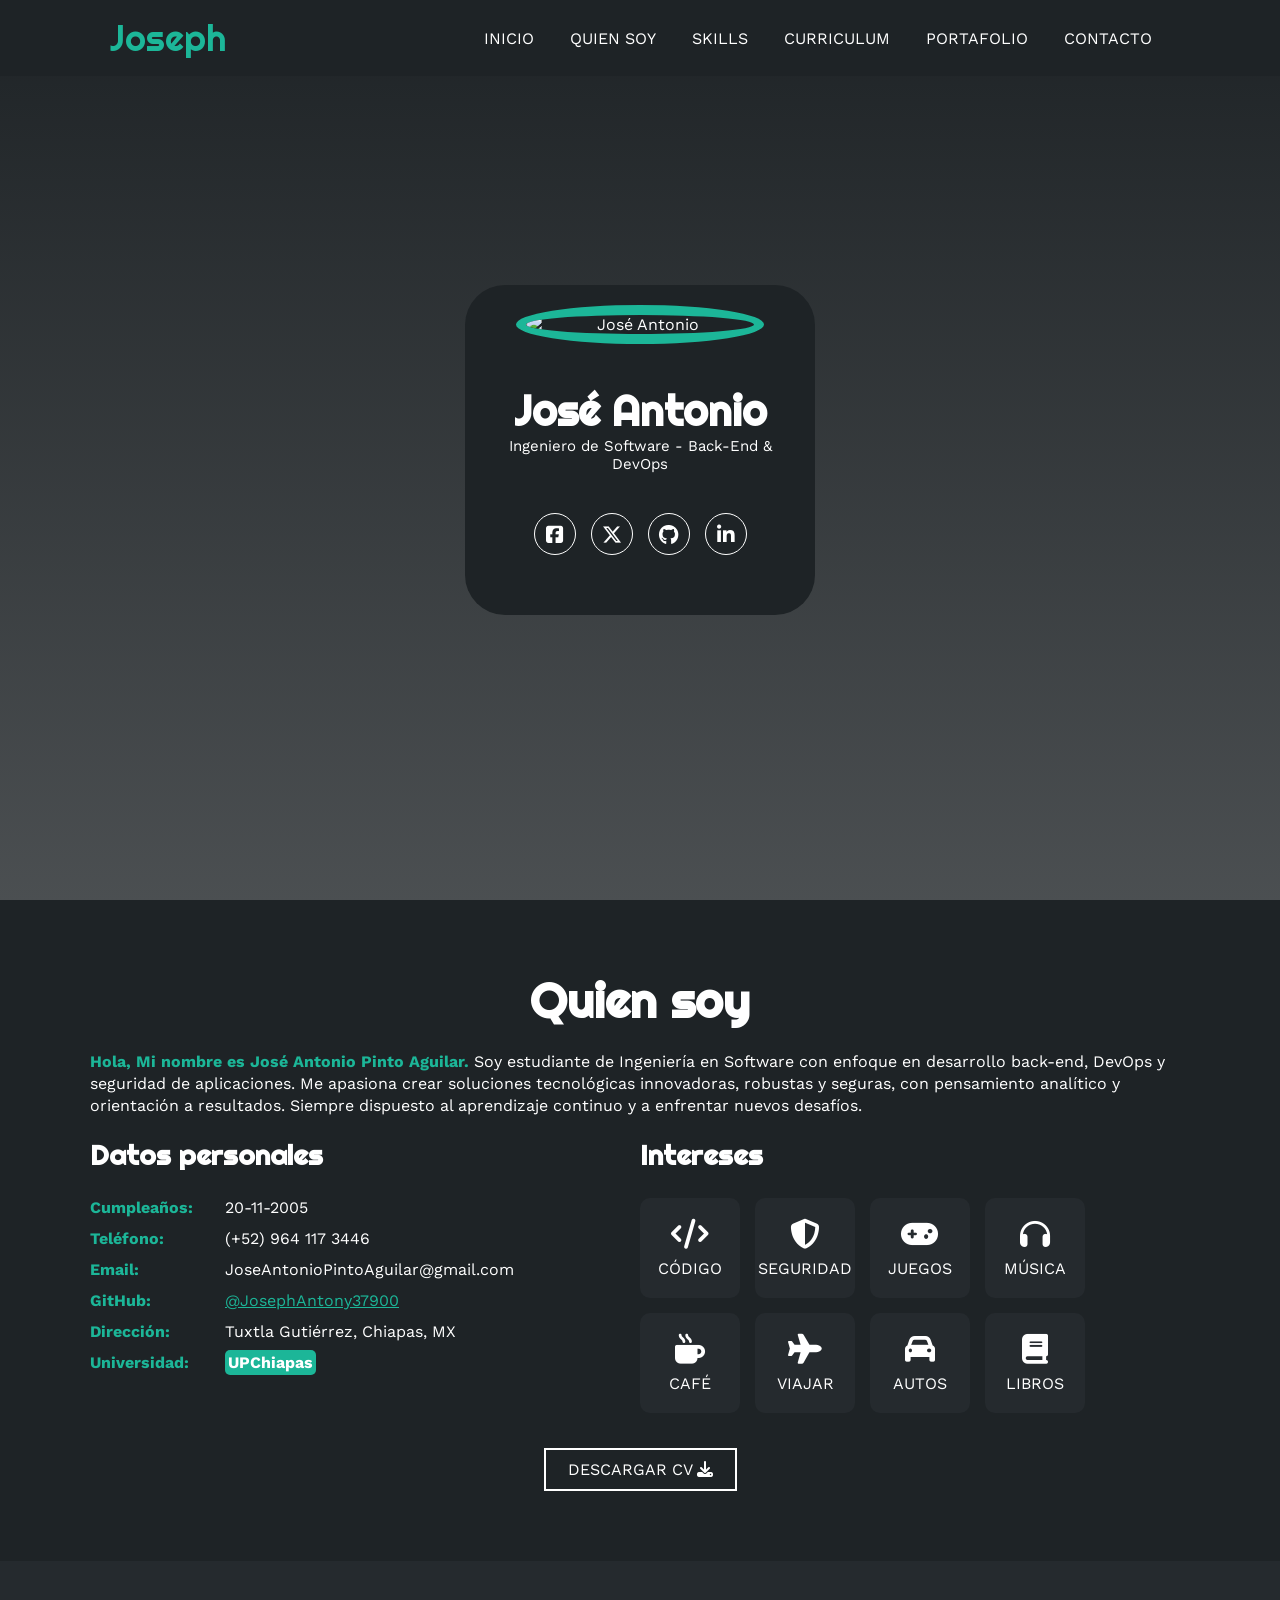
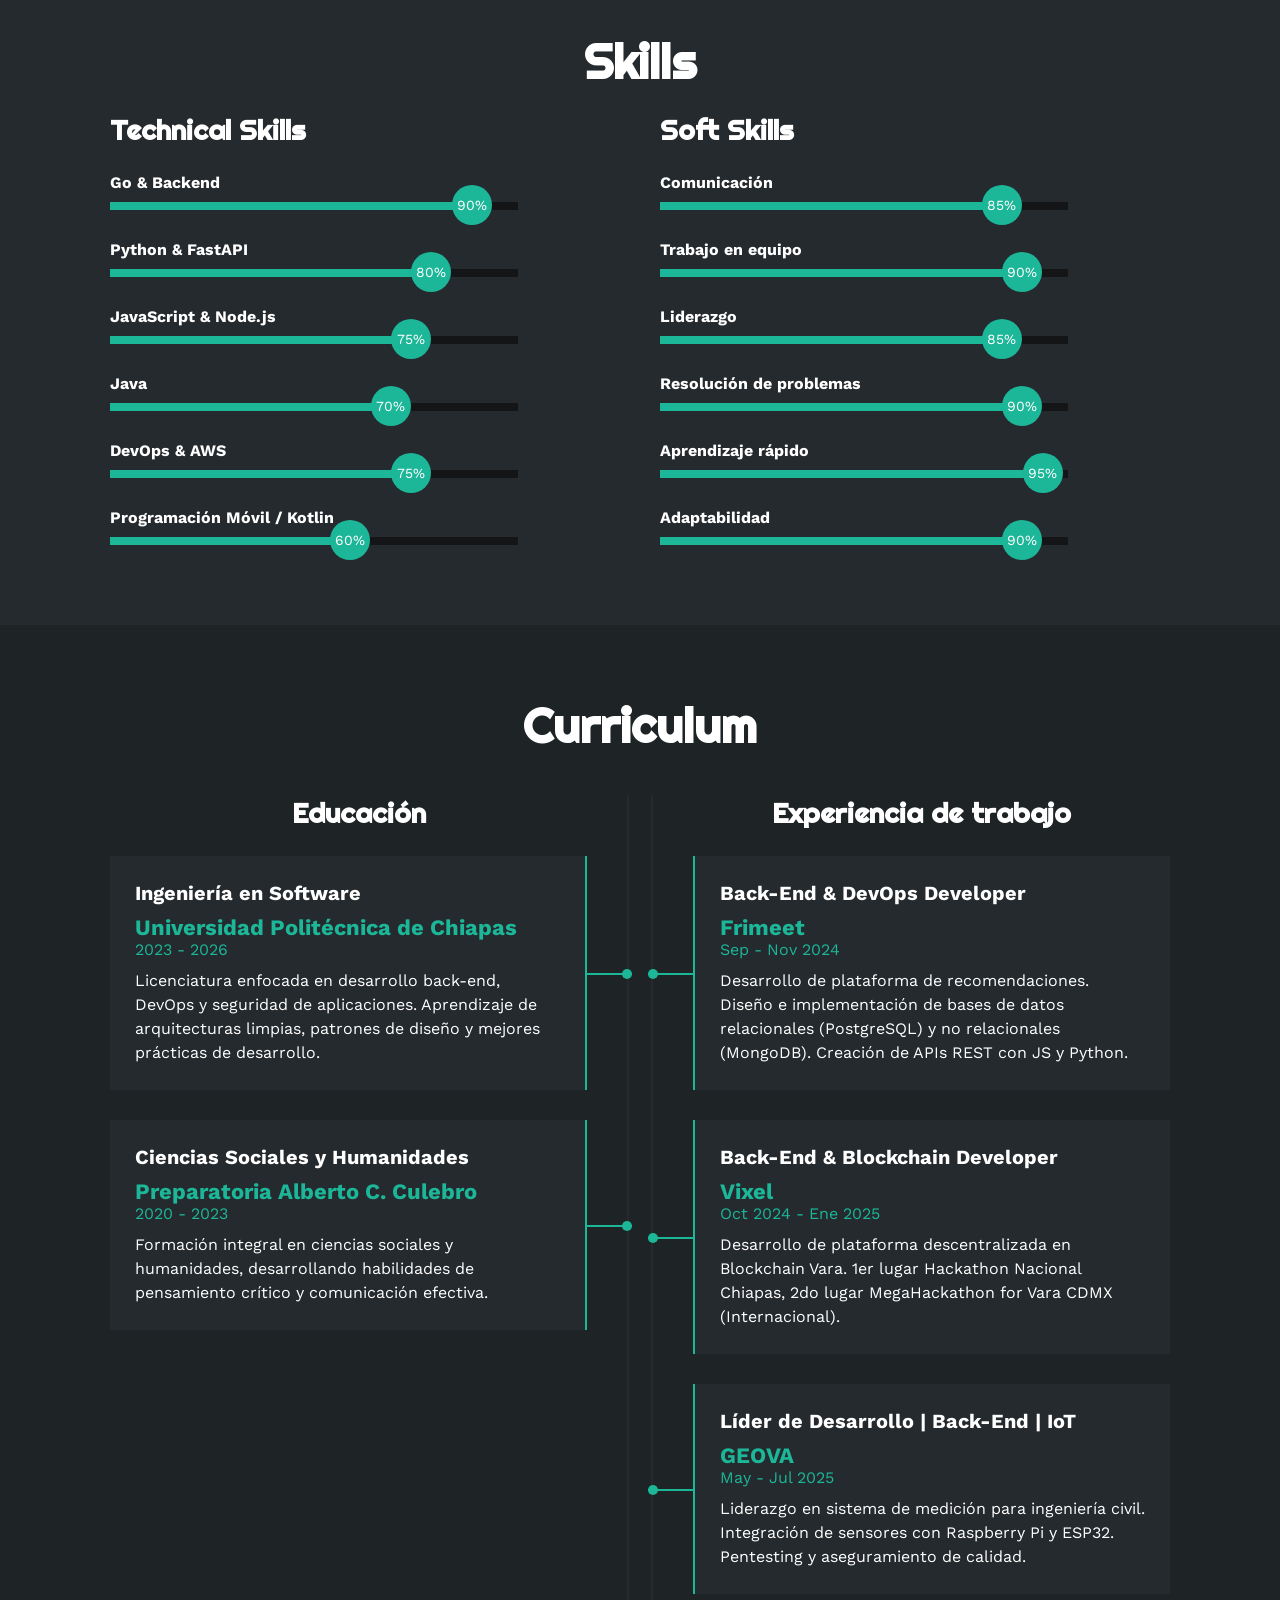
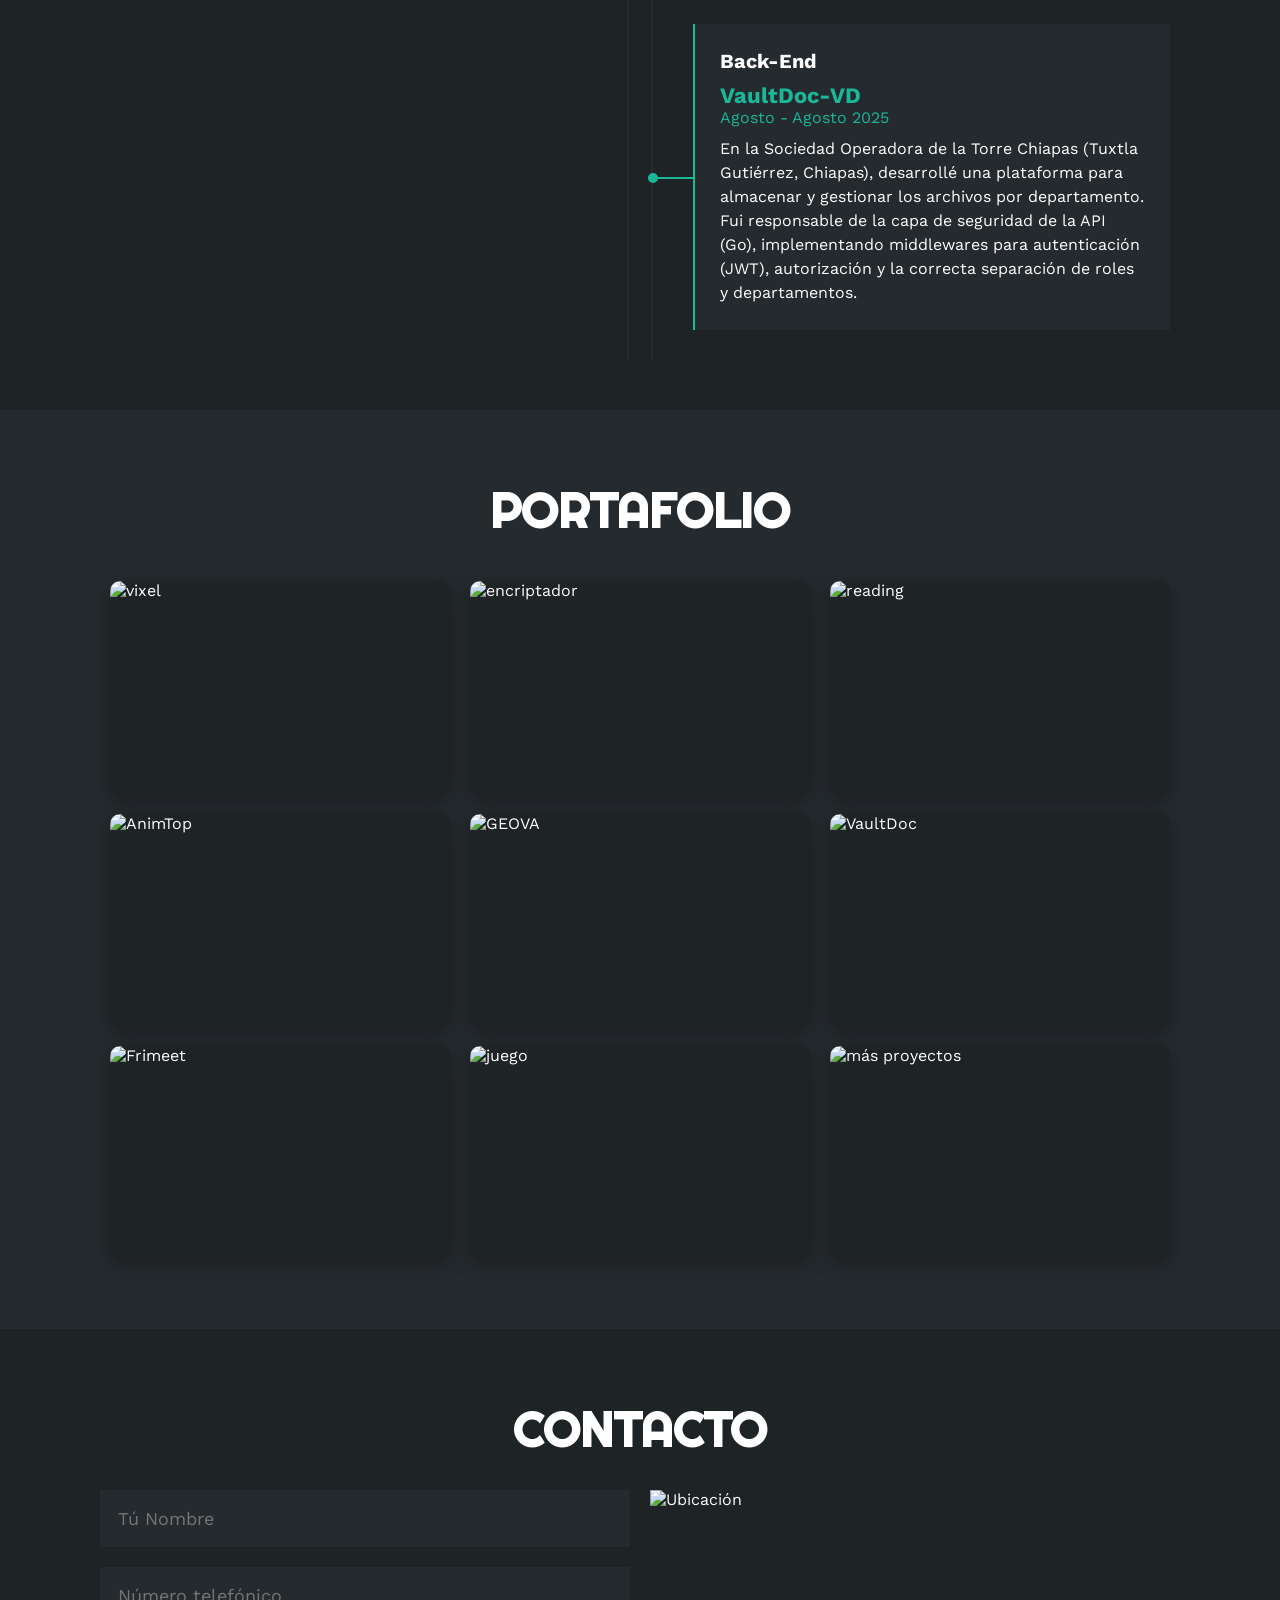
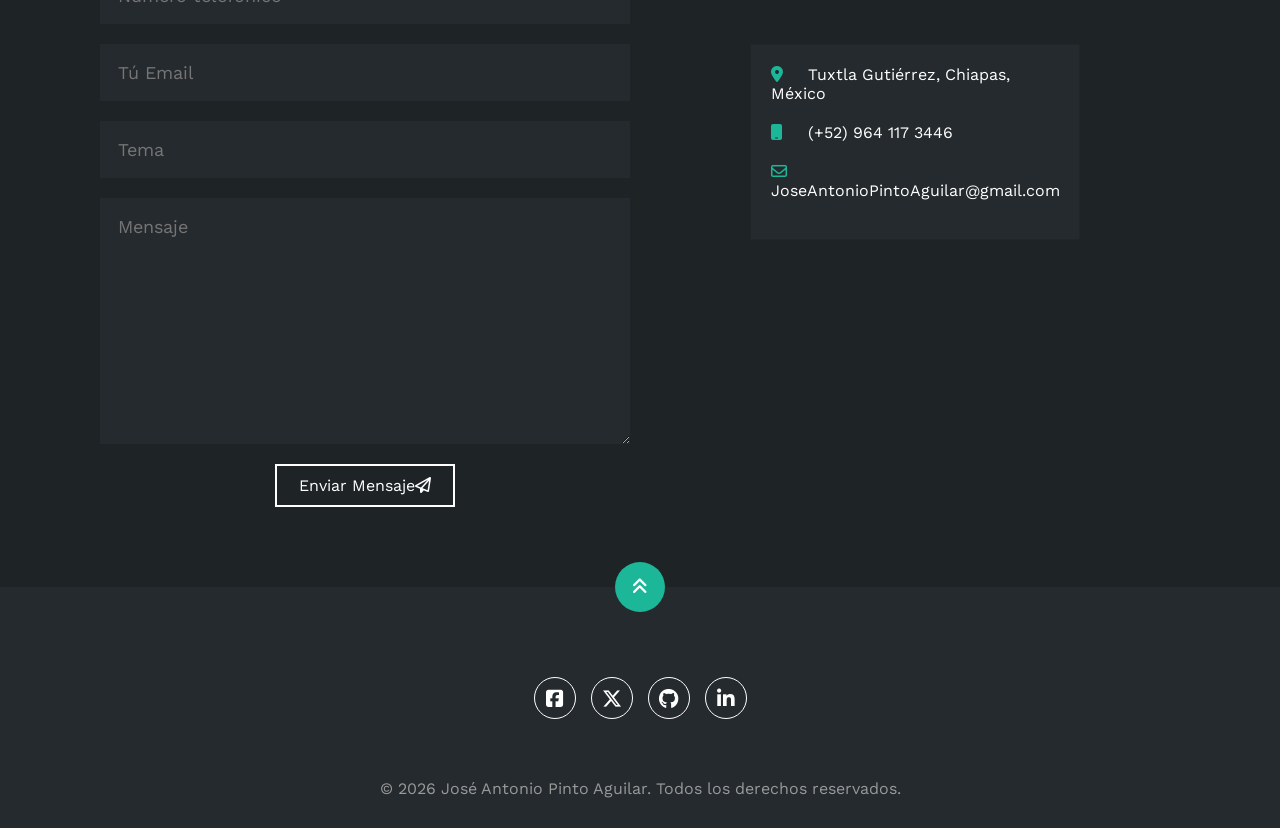
==== index.html @ e0e238be "update cv and datas" ====
<!DOCTYPE html>
<html lang="es">
  <head>
    <link rel="shortcut icon" id="icon" href="./img/circulo minimal.jpg" />
    <!-- CSS Base -->
    <link rel="stylesheet" href="./css/base/reset.css" />
    <!-- CSS Componentes -->
    <link rel="stylesheet" href="./css/components/navbar.css" />
    <link rel="stylesheet" href="./css/components/buttons.css" />
    <!-- CSS Secciones -->
    <link rel="stylesheet" href="./css/sections/inicio.css" />
    <link rel="stylesheet" href="./css/sections/sobremi.css" />
    <link rel="stylesheet" href="./css/sections/skills.css" />
    <link rel="stylesheet" href="./css/sections/curriculum.css" />
    <link rel="stylesheet" href="./css/sections/portfolio.css" />
    <link rel="stylesheet" href="./css/sections/contacto.css" />
    <link rel="stylesheet" href="./css/sections/footer.css" />
    <!-- CSS Responsive -->
    <link rel="stylesheet" href="./css/responsive.css" />
    <meta charset="UTF-8" />
    <meta name="viewport" content="width=device-width, initial-scale=1.0" />
    <link
      rel="stylesheet"
      href="https://cdnjs.cloudflare.com/ajax/libs/font-awesome/6.4.2/css/all.min.css"
      integrity="sha512-z3gLpd7yknf1YoNbCzqRKc4qyor8gaKU1qmn+CShxbuBusANI9QpRohGBreCFkKxLhei6S9CQXFEbbKuqLg0DA=="
      crossorigin="anonymous"
      referrerpolicy="no-referrer"
    />
    <title>José Antonio - Portafolio</title>
  </head>
  <body>
    <!-- Menu encabezado -->
    <script src="main.js"></script>
    <div class="contenedor-header">
      <header>
        <div class="logo">
          <a href="#">Joseph</a>
        </div>
        <nav id="nav">
          <ul>
            <li><a href="#inicio" onclick="seleccionar()">INICIO</a></li>
            <li><a href="#sobremi" onclick="seleccionar()">QUIEN SOY</a></li>
            <li><a href="#skills" onclick="seleccionar()">SKILLS</a></li>
            <li><a href="#curriculum" onclick="seleccionar()">CURRICULUM</a></li>
            <li><a href="#portfolio" onclick="seleccionar()">PORTAFOLIO</a></li>
            <li><a href="#contacto" onclick="seleccionar()">CONTACTO</a></li>
          </ul>
        </nav>
        <div class="nav-responsive" onclick="mostrarOcultarMenu()">
          <i class="fa-solid fa-bars"></i>
        </div>
      </header>
    </div>

    <!--Seccion inicio-->
    <section id="inicio" class="inicio">
      <div class="contenido-banner">
        <div class="contenedor-img">
          <img src="./img/inicio/yo ese.png" alt="José Antonio" />
        </div>
        <h1>José Antonio</h1>
        <h2>Ingeniero de Software - Back-End & DevOps</h2>
        <div class="redes">
          <a href="https://www.facebook.com/profile.php?id=100095386909467"><i class="fa-brands fa-square-facebook"></i></a>
          <a href="https://x.com/VixelTorn?t=juc2I8E3DvIEB1c-SQQt9Q&s=08"><i class="fa-brands fa-x-twitter"></i></a>
          <a href="https://github.com/JosephAntonyDev"><i class="fa-brands fa-github"></i></a>
          <a href="https://www.linkedin.com/in/jos%C3%A9-antonio-pinto-aguilar-b884b92a2?utm_source=share&utm_campaign=share_via&utm_content=profile&utm_medium=android_app"><i class="fa-brands fa-linkedin-in"></i></a>
        </div>
      </div>
    </section>

    <!--Seccion Quien soy-->
    <section id="sobremi" class="sobremi">
      <div class="contenido-section">
        <h2>Quien soy</h2>
        <p>
          <span>Hola, Mi nombre es José Antonio Pinto Aguilar.</span>
          Soy estudiante de Ingeniería en Software con enfoque en desarrollo back-end, DevOps y seguridad de aplicaciones. 
          Me apasiona crear soluciones tecnológicas innovadoras, robustas y seguras, con pensamiento analítico y 
          orientación a resultados. Siempre dispuesto al aprendizaje continuo y a enfrentar nuevos desafíos.
        </p>

        <div class="fila">
          <!--Mis datos personales-->
          <div class="col">
            <h3>Datos personales</h3>
            <ul>
              <li>
                <strong>Cumpleaños:</strong>
                20-11-2005
              </li>
              <li>
                <strong>Teléfono:</strong>
                (+52) 964 117 3446
              </li>
              <li>
                <strong>Email:</strong>
                JoseAntonioPintoAguilar@gmail.com
              </li>
              <li>
                <strong>GitHub:</strong>
                <a href="https://github.com/JosephAntony37900" target="_blank" style="color: #1cb698;">@JosephAntony37900</a>
              </li>
              <li>
                <strong>Dirección:</strong>
                Tuxtla Gutiérrez, Chiapas, MX
              </li>
              <li>
                <strong>Universidad:</strong>
                <span>UPChiapas</span>
              </li>
            </ul>
          </div>

          <!--Mis intereses-->
          <div class="col">
            <h3>Intereses</h3>
            <div class="contenedor-intereses">
              <div class="interes">
                <i class="fa-solid fa-code"></i>
                <span>CÓDIGO</span>
              </div>
              <div class="interes">
                <i class="fa-solid fa-shield-halved"></i>
                <span>SEGURIDAD</span>
              </div>
              <div class="interes">
                <i class="fa-solid fa-gamepad"></i>
                <span>JUEGOS</span>
              </div>
              <div class="interes">
                <i class="fa-solid fa-headphones"></i>
                <span>MÚSICA</span>
              </div>
              <div class="interes">
                <i class="fa-solid fa-mug-hot"></i>
                <span>CAFÉ</span>
              </div>
              <div class="interes">
                <i class="fa-solid fa-plane"></i>
                <span>VIAJAR</span>
              </div>
              <div class="interes">
                <i class="fa-solid fa-car"></i>
                <span>AUTOS</span>
              </div>
              <div class="interes">
                <i class="fa-solid fa-book"></i>
                <span>LIBROS</span>
              </div>
            </div>
          </div>
        </div>
        <button id="btnDescargarCV">
          DESCARGAR CV <i class="fa-solid fa-download"></i>
          <span class="overlay"></span>
        </button>
      </div>
    </section>

    <!--Seccion skills-->
    <div class="skills" id="skills">
      <div class="contenido-section">
        <h2>Skills</h2>
        <div class="fila">
          <!--Technical skills-->
          <div class="col">
            <h3>Technical Skills</h3>
            <div class="skill">
              <span>Go & Backend</span>
              <div class="barra-skill">
                <div class="progreso golang">
                  <span>90%</span>
                </div>
              </div>
            </div>
            <div class="skill">
              <span>Python & FastAPI</span>
              <div class="barra-skill">
                <div class="progreso python">
                  <span>80%</span>
                </div>
              </div>
            </div>
            <div class="skill">
              <span>JavaScript & Node.js</span>
              <div class="barra-skill">
                <div class="progreso javascript">
                  <span>75%</span>
                </div>
              </div>
            </div>
            <div class="skill">
              <span>Java</span>
              <div class="barra-skill">
                <div class="progreso java">
                  <span>70%</span>
                </div>
              </div>
            </div>
            <div class="skill">
              <span>DevOps & AWS</span>
              <div class="barra-skill">
                <div class="progreso devops">
                  <span>75%</span>
                </div>
              </div>
            </div>
            <div class="skill">
              <span>Programación Móvil / Kotlin</span>
              <div class="barra-skill">
                <div class="progreso movil">
                  <span>60%</span>
                </div>
              </div>
            </div>
          </div>
          <!--Profesional skills-->
          <div class="col">
            <h3>Soft Skills</h3>
            <div class="skill">
              <span>Comunicación</span>
              <div class="barra-skill">
                <div class="progreso comunicacion">
                  <span>85%</span>
                </div>
              </div>
            </div>
            <div class="skill">
              <span>Trabajo en equipo</span>
              <div class="barra-skill">
                <div class="progreso trabajo">
                  <span>90%</span>
                </div>
              </div>
            </div>
            <div class="skill">
              <span>Liderazgo</span>
              <div class="barra-skill">
                <div class="progreso liderazgo">
                  <span>85%</span>
                </div>
              </div>
            </div>
            <div class="skill">
              <span>Resolución de problemas</span>
              <div class="barra-skill">
                <div class="progreso resolucion">
                  <span>90%</span>
                </div>
              </div>
            </div>
            <div class="skill">
              <span>Aprendizaje rápido</span>
              <div class="barra-skill">
                <div class="progreso aprendizaje">
                  <span>95%</span>
                </div>
              </div>
            </div>
            <div class="skill">
              <span>Adaptabilidad</span>
              <div class="barra-skill">
                <div class="progreso adaptabilidad">
                  <span>90%</span>
                </div>
              </div>
            </div>
          </div>
        </div>
      </div>
    </div>

    <!--Seccion curriculum-->
    <section id="curriculum" class="curriculum">
      <div class="contenido-seccion">
        <h2>Curriculum</h2>
        <div class="fila">
          <div class="col izquierda">
            <h3>Educación</h3>
            <div class="item izq">
              <h4>Ingeniería en Software</h4>
              <span class="casa">Universidad Politécnica de Chiapas</span>
              <span class="fecha">2023 - 2026</span>
              <p>Licenciatura enfocada en desarrollo back-end, DevOps y seguridad de aplicaciones. 
                Aprendizaje de arquitecturas limpias, patrones de diseño y mejores prácticas de desarrollo.</p>
              <div class="conectori">
                <div class="circuloi"></div>
              </div>
            </div>
            <div class="item izq">
              <h4>Ciencias Sociales y Humanidades</h4>
              <span class="casa">Preparatoria Alberto C. Culebro</span>
              <span class="fecha">2020 - 2023</span>
              <p>Formación integral en ciencias sociales y humanidades, desarrollando habilidades de 
                pensamiento crítico y comunicación efectiva.</p>
              <div class="conectori">
                <div class="circuloi"></div>
              </div>
            </div>
          </div>

          <div class="col derecha">
            <h3>Experiencia de trabajo</h3>
            <div class="item der">
              <h4>Back-End & DevOps Developer</h4>
              <span class="casa">Frimeet</span>
              <span class="fecha">Sep - Nov 2024</span>
              <p>Desarrollo de plataforma de recomendaciones. Diseño e implementación de bases de datos 
                relacionales (PostgreSQL) y no relacionales (MongoDB). Creación de APIs REST con JS y Python.</p>
              <div class="conectord">
                <div class="circulod"></div>
              </div>
            </div>
            <div class="item der">
              <h4>Back-End & Blockchain Developer</h4>
              <span class="casa">Vixel</span>
              <span class="fecha">Oct 2024 - Ene 2025</span>
              <p>Desarrollo de plataforma descentralizada en Blockchain Vara. 1er lugar Hackathon Nacional 
                Chiapas, 2do lugar MegaHackathon for Vara CDMX (Internacional).</p>
              <div class="conectord">
                <div class="circulod"></div>
              </div>
            </div>
            <div class="item der">
              <h4>Líder de Desarrollo | Back-End | IoT</h4>
              <span class="casa">GEOVA</span>
              <span class="fecha">May - Jul 2025</span>
              <p>Liderazgo en sistema de medición para ingeniería civil. Integración de sensores con 
                Raspberry Pi y ESP32. Pentesting y aseguramiento de calidad.</p>
              <div class="conectord">
                <div class="circulod"></div>
              </div>
            </div>
            <div class="item der">
              <h4>Back-End</h4>
              <span class="casa">VaultDoc-VD</span>
              <span class="fecha">Agosto - Agosto 2025</span>
              <p>En la Sociedad Operadora de la Torre Chiapas (Tuxtla Gutiérrez, Chiapas), desarrollé una plataforma para
              almacenar y gestionar los archivos por departamento.
              Fui responsable de la capa de seguridad de la API (Go), implementando middlewares para autenticación
              (JWT), autorización y la correcta separación de roles y departamentos.</p>
              <div class="conectord">
                <div class="circulod"></div>
              </div>
            </div>
          </div>
        </div>
      </div>
    </section>

    <!--Sección Portafolio-->
    <section id="portfolio" class="portfolio">
      <div class="contenido-seccion">
        <h2>PORTAFOLIO</h2>
        <div class="galeria">
          <div class="proyecto">
            <img src="./img/portafolio/vixel.png" alt="vixel">
            <div class="overlay">
              <h3>Vixel</h3>
              <p>Plataforma descentralizada de juegos, torneos y streaming en Blockchain Vara. 
                1er lugar Nacional, 2do lugar Internacional.</p>
            </div>
          </div>
          <div class="proyecto">
            <img src="./img/portafolio/encriptador.png" alt="encriptador">
            <div class="overlay">
              <h3>Encriptador de texto</h3>
              <p>Encriptador de texto elaborado en alura oracle</p>
            </div>
          </div>
          <div class="proyecto">
            <img src="./img/portafolio/ReadingClub.png" alt="reading">
            <div class="overlay">
              <h3>Reading Club</h3>
              <p>Plataforma de libros y clubs de lectura en desarrollo</p>
            </div>
          </div>
          <div class="proyecto">
            <img src="./img/portafolio/AnimTop2.png" alt="AnimTop">
            <div class="overlay">
              <h3>AnimTop</h3>
              <p>App web para visualizar diferentes tops de animes, como estrenos y más</p>
            </div>
          </div>
          <div class="proyecto">
            <img src="./img/portafolio/GEOVA.png" alt="GEOVA">
            <div class="overlay">
              <h3>GEOVA</h3>
              <p>Sistema inteligente de medición y análisis para proyectos de ingeniería civil con IoT.</p>
            </div>
          </div>
          <div class="proyecto">
            <img src="./img/portafolio/VaultDoc.png" alt="VaultDoc">
            <div class="overlay">
              <h3>VaultDoc-VD</h3>
              <p>Plataforma segura para gestión de archivos gubernamentales con análisis de vulnerabilidades.</p>
            </div>
          </div>
          <div class="proyecto">
            <img src="./img/portafolio/Frimeet.png" alt="Frimeet">
            <div class="overlay">
              <h3>Frimeet</h3>
              <p>Plataforma de recomendaciones con APIs REST y bases de datos relacionales y no relacionales.</p>
            </div>
          </div>
          <div class="proyecto">
            <img src="./img/portafolio/Game2D.jpg" alt="juego">
            <div class="overlay">
              <h3>Videojuego 2D Educativo</h3>
              <p>Juego educativo sobre formación del cuerpo humano para el Museo Chiapas de Ciencia y Tecnología.</p>
            </div>
          </div>
          <div class="proyecto">
            <img src="./img/portafolio/ouro.jpg" alt="más proyectos">
            <div class="overlay">
              <h3>Más proyectos</h3>
              <p>Visita mi GitHub para ver más proyectos y contribuciones.</p>
            </div>
          </div>
        </div>
      </div>
    </section>

    <!--Seccion Contacto-->
    <div id="contacto" class="contacto">
      <div class="contenido-seccion">
        <h2>CONTACTO</h2>
        <div class="fila">
          <!--Formulario-->
          <div class="col">
            <input type="text" placeholder="Tú Nombre" id="nombre">
            <input type="text" placeholder="Número telefónico" id="telefono">
            <input type="text" placeholder="Tú Email" id="email">
            <input type="text" placeholder="Tema" id="tema">
            <textarea id="mensaje" cols="30" rows="10" placeholder="Mensaje"></textarea>
            <button onclick="enviarMensaje()">
              Enviar Mensaje<i class="fa-regular fa-paper-plane"></i>
              <span class="overlay"></span>
            </button>
          </div>
          <!--MAPA-->
          <div class="col">
            <img src="./img/contacto/mapa.png" alt="Ubicación">
            <div class="info">
              <ul>
                <li>
                  <i class="fa-solid fa-location-dot"></i>
                  Tuxtla Gutiérrez, Chiapas, México
                </li>
                <li>
                  <i class="fa-solid fa-mobile"></i>
                  (+52) 964 117 3446
                </li>
                <li>
                  <i class="fa-regular fa-envelope"></i>
                  JoseAntonioPintoAguilar@gmail.com
                </li>
              </ul>
            </div>
          </div>
        </div>
      </div>
    </div>

    <!--Footer-->
    <footer>
      <a href="#inicio" class="arriba">
        <i class="fa-solid fa-angles-up"></i>
      </a>
      <div class="redes">
        <a href="https://www.facebook.com/profile.php?id=100095386909467"><i class="fa-brands fa-square-facebook"></i></a>
        <a href="https://x.com/VixelTorn?t=juc2I8E3DvIEB1c-SQQt9Q&s=08"><i class="fa-brands fa-x-twitter"></i></a>
        <a href="https://github.com/JosephAntonyDev"><i class="fa-brands fa-github"></i></a>
        <a href="https://www.linkedin.com/in/jos%C3%A9-antonio-pinto-aguilar-b884b92a2?utm_source=share&utm_campaign=share_via&utm_content=profile&utm_medium=android_app"><i class="fa-brands fa-linkedin-in"></i></a>
      </div>
      <p style="margin-top: 20px; color: #999;">© 2026 José Antonio Pinto Aguilar. Todos los derechos reservados.</p>
    </footer>
  </body>
</html>
---- css/components/navbar.css ----
/* Navbar / Header */
.contenedor-header {
  background: #1e2326;
  position: fixed;
  width: 100%;
  top: 0;
  left: 0;
  z-index: 99;
}

.contenedor-header header {
  max-width: 1100px;
  margin: auto;
  display: flex;
  justify-content: space-between;
  align-items: center;
  padding: 15px 20px;
}

.contenedor-header header .logo a {
  font-family: "Righteous";
  font-size: 36px;
  color: #1cb698;
  text-decoration: none;
}

.contenedor-header header ul {
  display: flex;
  list-style: none;
}

.contenedor-header header nav ul li a {
  text-align: none;
  color: #fff;
  margin: 0 15px;
  padding: 3px;
  transition: 0.5s;
  text-decoration: none;
}

.contenedor-header header nav ul li a:hover {
  color: #1cb698;
}

.nav-responsive {
  background-color: #1cb698;
  color: #fff;
  padding: 8px 12px;
  border-radius: 8px;
  cursor: pointer;
  display: none;
  transition: transform 0.3s ease, background-color 0.3s ease;
  z-index: 100;
}

.nav-responsive:hover {
  background-color: #17a085;
  transform: scale(1.05);
}

.nav-responsive.active {
  background-color: #17a085;
}

.nav-responsive.active i {
  transform: rotate(90deg);
}

.nav-responsive i {
  transition: transform 0.3s ease;
}
---- css/components/buttons.css ----
/* Botones reutilizables */
.sobremi button,
.contacto button {
  cursor: pointer;
  background-color: transparent;
  border: 2px solid #fff;
  width: fit-content;
  display: block;
  margin: 20px auto;
  padding: 10px 22px;
  font-size: 16px;
  color: #fff;
  position: relative;
  z-index: 10;
}

.sobremi button .overlay,
.contacto button .overlay {
  position: absolute;
  top: 0;
  left: 0;
  width: 0;
  height: 100%;
  background-color: #1cb698;
  z-index: -1;
  transition: 1s;
}

.sobremi button:hover .overlay,
.contacto button:hover .overlay {
  width: 100%;
}
---- css/sections/inicio.css ----
/* Sección Inicio */
.inicio {
  background: linear-gradient(
      to top,
      rgba(30, 35, 38, 0.8),
      rgba(30, 35, 38, 1)
    ),
    url(../../img/inicio/hello.png);
  background-size: cover;
  height: 100vh;
  color: #fff;
  display: flex;
  align-items: center;
}

.inicio .contenido-banner {
  padding: 20px;
  background-color: #1e2326;
  max-width: 350px;
  margin: auto;
  text-align: center;
  border-radius: 40px;
}

.inicio .contenido-banner img {
  margin-top: 40px;
  border: 10px solid #1cb698;
  display: block;
  width: 80%;
  margin: auto;
  border-radius: 100%;
}

.inicio .contenido-banner h1 {
  margin-top: 40px;
  font-size: 42px;
  font-family: "Righteous";
}

.inicio .contenido-banner h2 {
  font-size: 15px;
  font-weight: normal;
}

.inicio .contenido-banner .redes a {
  color: #fff;
  display: inline-block;
  text-decoration: none;
  border: 1px solid #fff;
  border-radius: 100%;
  width: 42px;
  height: 42px;
  line-height: 42px;
  margin: 40px 5px;
  font-size: 20px;
  transition: 0.3s;
}

.inicio .contenido-banner .redes a:hover {
  background-color: #1cb698;
}
---- css/sections/sobremi.css ----
/* Sección Sobre Mí / Quien Soy */
.sobremi {
  background-color: #1e2326;
  color: #fff;
  padding: 50px 20px;
}

.sobremi .contenido-section {
  max-width: 1100px;
  margin: auto;
}

.sobremi h2 {
  font-size: 48px;
  font-family: "Righteous";
  text-align: center;
  padding: 20px 0;
}

.sobremi .contenido-section p {
  font: 18px;
  line-height: 22px;
  margin-bottom: 20px;
}

.sobremi .contenido-section p span {
  color: #1cb698;
  font-weight: bold;
}

.sobremi .fila {
  display: flex;
}

.sobremi .fila .col {
  width: 50%;
}

.sobremi .fila .col h3 {
  font-size: 28px;
  font-family: "Righteous";
  margin-bottom: 25px;
}

.sobremi .fila .col ul {
  list-style: none;
}

.sobremi .fila .col ul li {
  margin: 12px 0;
}

.sobremi .fila .col ul li strong {
  display: inline-block;
  color: #1cb698;
  width: 130px;
}

.sobremi .fila .col ul li span {
  background-color: #1cb698;
  padding: 3px;
  font-weight: bold;
  border-radius: 5px;
}

.sobremi .fila .col .contenedor-intereses {
  display: flex;
  flex-wrap: wrap;
}

.sobremi .fila .col .contenedor-intereses .interes {
  width: 100px;
  height: 100px;
  background-color: #252a2e;
  border-radius: 10px;
  margin: 0 15px 15px 0;
  display: flex;
  flex-direction: column;
  align-items: center;
  justify-content: center;
  transition: 0.3s;
}

.sobremi .fila .col .contenedor-intereses .interes:hover {
  background-color: #1cb698;
}

.sobremi .fila .col .contenedor-intereses .interes i {
  font-size: 30px;
  margin-bottom: 10px;
}
---- css/sections/skills.css ----
/* Sección Skills */
.skills {
  background-color: #252a2e;
  color: #fff;
  padding: 50px 20px;
}

.skills .contenido-section {
  max-width: 1100px;
  margin: auto;
}

.skills h2 {
  font-size: 48px;
  font-family: "Righteous";
  text-align: center;
  padding: 20px 0;
}

.skills .fila {
  display: flex;
}

.skills .fila .col {
  width: 50%;
  padding: 0 20px;
}

.skills .fila .col h3 {
  font-size: 28px;
  font-family: "Righteous";
  margin-bottom: 25px;
}

.skills .skill > span {
  font-weight: bold;
  display: block;
  margin-bottom: 10px;
}

.skills .skill .barra-skill {
  height: 8px;
  width: 80%;
  background-color: #131517;
  position: relative;
  margin-bottom: 30px;
}

.skills .skill .progreso {
  background-color: #1cb698;
  position: absolute;
  top: 0;
  left: 0;
  height: 8px;
}

.skills .skill .barra-skill span {
  position: absolute;
  height: 40px;
  width: 40px;
  background-color: #1cb698;
  border-radius: 50px;
  line-height: 40px;
  text-align: center;
  top: -17px;
  right: -15px;
  font-size: 14px;
}

/* Animaciones para skills técnicas */
.skills .skill .golang {
  width: 0%;
  animation: 2s golang forwards;
}
@keyframes golang {
  0% { width: 0%; }
  100% { width: 90%; }
}

.skills .skill .python {
  width: 0%;
  animation: 2s python forwards;
}
@keyframes python {
  0% { width: 0%; }
  100% { width: 80%; }
}

.skills .skill .javascript {
  width: 0%;
  animation: 2s javascript forwards;
}
@keyframes javascript {
  0% { width: 0%; }
  100% { width: 75%; }
}

.skills .skill .java {
  width: 0%;
  animation: 2s java forwards;
}
@keyframes java {
  0% { width: 0%; }
  100% { width: 70%; }
}

.skills .skill .devops {
  width: 0%;
  animation: 2s devops forwards;
}
@keyframes devops {
  0% { width: 0%; }
  100% { width: 75%; }
}

.skills .skill .movil {
  width: 0%;
  animation: 2s movil forwards;
}
@keyframes movil {
  0% { width: 0%; }
  100% { width: 60%; }
}

/* Animaciones para soft skills */
.skills .skill .comunicacion {
  width: 0%;
  animation: 2s comunicacion forwards;
}
@keyframes comunicacion {
  0% { width: 0%; }
  100% { width: 85%; }
}

.skills .skill .trabajo {
  width: 0%;
  animation: 2s trabajo forwards;
}
@keyframes trabajo {
  0% { width: 0%; }
  100% { width: 90%; }
}

.skills .skill .liderazgo {
  width: 0%;
  animation: 2s liderazgo forwards;
}
@keyframes liderazgo {
  0% { width: 0%; }
  100% { width: 85%; }
}

.skills .skill .resolucion {
  width: 0%;
  animation: 2s resolucion forwards;
}
@keyframes resolucion {
  0% { width: 0%; }
  100% { width: 90%; }
}

.skills .skill .aprendizaje {
  width: 0%;
  animation: 2s aprendizaje forwards;
}
@keyframes aprendizaje {
  0% { width: 0%; }
  100% { width: 95%; }
}

.skills .skill .adaptabilidad {
  width: 0%;
  animation: 2s adaptabilidad forwards;
}
@keyframes adaptabilidad {
  0% { width: 0%; }
  100% { width: 90%; }
}
---- css/sections/curriculum.css ----
/* Sección Curriculum */
.curriculum {
  background-color: #1e2326;
  color: #fff;
  padding: 50px 20px;
}

.curriculum .contenido-seccion {
  max-width: 1100px;
  margin: auto;
}

.curriculum h2 {
  font-size: 48px;
  font-family: "Righteous";
  text-align: center;
  padding: 20px 0;
  height: 120px;
}

.curriculum .fila {
  display: flex;
  justify-content: space-between;
}

.curriculum .fila .col {
  width: 49%;
  padding: 0 20px;
}

.curriculum .fila .col h3 {
  font-size: 28px;
  font-family: "Righteous";
  margin-bottom: 25px;
  text-align: center;
}

.curriculum .fila .izquierda {
  border-right: 2px solid #252a2e;
}

.curriculum .fila .derecha {
  border-left: 2px solid #252a2e;
}

.curriculum .fila .item {
  padding: 25px;
  margin-bottom: 30px;
  background-color: #252a2e;
  position: relative;
}

.curriculum .fila .item h4 {
  font-size: 20px;
  margin-bottom: 10px;
}

.curriculum .fila .item .casa {
  color: #1cb698;
  font-size: 22px;
  font-weight: bold;
  display: block;
}

.curriculum .fila .item .fecha {
  display: block;
  color: #1cb698;
  margin-bottom: 10px;
}

.curriculum .fila .item p {
  line-height: 24px;
}

.curriculum .fila .izq {
  border-right: 2px solid #1cb698;
  margin-right: 20px;
}

.curriculum .fila .der {
  border-left: 2px solid #1cb698;
  margin-left: 20px;
}

.curriculum .fila .item .conectori {
  height: 2px;
  background-color: #1cb698;
  width: 47px;
  position: absolute;
  top: 50%;
  right: -47px;
  z-index: 5;
}

.curriculum .fila .item .circuloi {
  display: block;
  height: 10px;
  width: 10px;
  border-radius: 50%;
  background-color: #1cb698;
  float: right;
  position: relative;
  bottom: 4px;
}

.curriculum .fila .item .conectord {
  height: 2px;
  background-color: #1cb698;
  width: 47px;
  position: absolute;
  top: 50%;
  left: -47px;
  z-index: 5;
}

.curriculum .fila .item .circulod {
  display: block;
  height: 10px;
  width: 10px;
  border-radius: 50%;
  background-color: #1cb698;
  float: left;
  position: relative;
  bottom: 4px;
}
---- css/sections/portfolio.css ----
/* Sección Portafolio */
.portfolio {
  background-color: #252a2e;
  color: #fff;
  padding: 50px 20px;
}

.portfolio .contenido-seccion {
  max-width: 1100px;
  margin: auto;
}

.portfolio h2 {
  font-size: 48px;
  font-family: "Righteous";
  text-align: center;
  padding: 20px 0;
}

.portfolio .galeria {
  display: grid;
  grid-template-columns: repeat(3, 1fr);
  gap: 20px;
  padding: 20px;
}

.portfolio .galeria .proyecto {
  position: relative;
  width: 100%;
  aspect-ratio: 16 / 10;
  cursor: pointer;
  overflow: hidden;
  border-radius: 10px;
  box-shadow: 0 5px 20px rgba(0, 0, 0, 0.3);
  transition: transform 0.3s ease, box-shadow 0.3s ease;
  background-color: #1e2326;
}

.portfolio .galeria .proyecto:hover {
  transform: translateY(-5px);
  box-shadow: 0 10px 30px rgba(28, 182, 152, 0.3);
}

.portfolio .galeria .proyecto img {
  width: 100%;
  height: 100%;
  object-fit: contain;
  object-position: center;
  display: block;
  transition: transform 0.5s ease;
  background-color: #1e2326;
}

.portfolio .galeria .proyecto:hover img {
  transform: scale(1.05);
}

.portfolio .galeria .proyecto .overlay {
  position: absolute;
  top: 0;
  left: 0;
  width: 100%;
  height: 100%;
  text-align: center;
  background: linear-gradient(135deg, rgba(28, 182, 152, 0.95), rgba(23, 160, 133, 0.95));
  display: flex;
  flex-direction: column;
  justify-content: center;
  align-items: center;
  transition: opacity 0.4s ease;
  opacity: 0;
  padding: 20px;
  box-sizing: border-box;
}

.portfolio .galeria .proyecto .overlay h3 {
  font-size: 20px;
  font-weight: bold;
  margin-bottom: 12px;
  letter-spacing: 2px;
  transform: translateY(-10px);
  transition: transform 0.4s ease, opacity 0.4s ease;
  opacity: 0;
}

.portfolio .galeria .proyecto .overlay p {
  font-size: 14px;
  line-height: 1.5;
  letter-spacing: 0.5px;
  max-width: 100%;
  overflow: hidden;
  display: -webkit-box;
  -webkit-line-clamp: 5;
  -webkit-box-orient: vertical;
  transform: translateY(10px);
  transition: transform 0.4s ease 0.1s, opacity 0.4s ease 0.1s;
  opacity: 0;
}

.portfolio .galeria .proyecto:hover .overlay {
  opacity: 1;
}

.portfolio .galeria .proyecto:hover .overlay h3,
.portfolio .galeria .proyecto:hover .overlay p {
  transform: translateY(0);
  opacity: 1;
}
---- css/sections/contacto.css ----
/* Sección Contacto */
.contacto {
  background-color: #1e2326;
  color: #fff;
  padding: 50px 0;
}

.contacto .contenido-seccion {
  max-width: 1100px;
  margin: auto;
}

.contacto h2 {
  font-size: 48px;
  font-family: "Righteous";
  text-align: center;
  padding: 20px 0;
}

.contacto .fila {
  display: flex;
}

.contacto .col {
  width: 50%;
  padding: 10px;
  position: relative;
}

.contacto .col input,
.contacto .col textarea {
  display: block;
  width: 100%;
  padding: 18px;
  border: none;
  margin-bottom: 20px;
  background-color: #252a2e;
  color: #fff;
  font-size: 18px;
}

.contacto .col img {
  width: 100%;
}

.contacto .col .info {
  position: absolute;
  top: 40%;
  background-color: #252a2e;
  padding: 20px;
  max-width: 350px;
  left: 50%;
  transform: translate(-50%, -50%);
}

.contacto .col .info ul {
  list-style: none;
}

.contacto .col .info ul li {
  margin-bottom: 20px;
}

.contacto .col .info ul li i {
  color: #1cb698;
  display: inline-block;
  margin-right: 20px;
}
---- css/sections/footer.css ----
/* Footer */
footer {
  background-color: #252A2E;
  color: #fff;
  padding: 50px 0 30px 0;
  text-align: center;
  position: relative;
  width: 100%;
}

footer .redes {
  margin-bottom: 20px;
}

footer .redes a {
  color: #fff;
  display: inline-block;
  text-decoration: none;
  border: 1px solid #fff;
  border-radius: 100%;
  width: 42px;
  height: 42px;
  line-height: 42px;
  margin: 40px 5px;
  font-size: 20px;
  transition: .3s;
}

footer .redes a:hover {
  background-color: #1cb698;
}

footer .arriba {
  display: block;
  width: 50px;
  height: 50px;
  background-color: #1CB698;
  color: #fff;
  position: absolute;
  left: 50%;
  transform: translateX(-50%);
  top: -25px;
  border-radius: 50%;
  line-height: 50px;
  font-size: 18px;
  text-decoration: none;
}
---- css/responsive.css ----
/* ESTILOS RESPONSIVE */

/* Tablets y pantallas medianas (max 980px) */
@media screen and (max-width: 980px) {
  nav {
    display: none;
    position: absolute;
    right: 0;
    top: 75px;
    background-color: #252A2E;
    width: 100%;
    max-height: 0;
    overflow: hidden;
    transition: max-height 0.4s ease-out, opacity 0.3s ease;
    opacity: 0;
    border-radius: 0 0 15px 15px;
    box-shadow: 0 10px 30px rgba(0, 0, 0, 0.3);
  }

  .nav-responsive {
    display: block;
  }

  nav.responsive {
    display: block;
    max-height: 400px;
    opacity: 1;
  }

  nav.responsive ul {
    display: flex !important;
    flex-direction: column;
    padding: 10px 0;
  }

  nav.responsive ul li {
    border-bottom: none;
    padding: 0;
    opacity: 0;
    transform: translateY(-10px);
    animation: fadeInDown 0.3s ease forwards;
  }

  nav.responsive ul li:nth-child(1) { animation-delay: 0.05s; }
  nav.responsive ul li:nth-child(2) { animation-delay: 0.1s; }
  nav.responsive ul li:nth-child(3) { animation-delay: 0.15s; }
  nav.responsive ul li:nth-child(4) { animation-delay: 0.2s; }
  nav.responsive ul li:nth-child(5) { animation-delay: 0.25s; }
  nav.responsive ul li:nth-child(6) { animation-delay: 0.3s; }

  nav.responsive ul li a {
    display: block;
    padding: 15px 25px;
    margin: 0;
    text-align: center;
    font-size: 16px;
    font-weight: 500;
    border-radius: 8px;
    transition: background-color 0.3s ease, color 0.3s ease, transform 0.2s ease;
  }

  nav.responsive ul li a:hover {
    background-color: #1cb698;
    color: #fff;
    transform: scale(1.02);
  }

  @keyframes fadeInDown {
    to {
      opacity: 1;
      transform: translateY(0);
    }
  }
}

/* Media query para tablets - Portfolio */
@media screen and (max-width: 900px) and (min-width: 701px) {
  .portfolio .galeria {
    grid-template-columns: repeat(2, 1fr);
  }
}

/* Móviles (max 700px) */
@media screen and (max-width: 700px) {
  /* Sobre mí */
  .sobremi .fila {
    display: block;
  }

  .sobremi .fila .col {
    width: 100%;
    margin-bottom: 30px;
  }

  /* Centrar intereses en móvil */
  .sobremi .fila .col .contenedor-intereses {
    justify-content: center;
  }

  .sobremi .fila .col .contenedor-intereses .interes {
    margin: 8px;
  }

  .sobremi .fila .col h3 {
    text-align: center;
  }

  /* Skills */
  .skills .fila {
    display: block;
  }

  .skills .fila .col {
    width: 100%;
  }

  .skills .fila .col .barra-skill {
    width: 100%;
  }

  /* Curriculum */
  .curriculum .fila {
    display: block;
  }

  .curriculum .fila .col {
    width: 90%;
  }

  .curriculum .fila .derecha {
    margin-left: 20px;
  }

  /* Portafolio responsive mejorado */
  .portfolio .galeria {
    display: grid;
    grid-template-columns: 1fr;
    gap: 20px;
    width: 100%;
    padding: 0 10px;
  }

  .portfolio .galeria .proyecto {
    max-width: 100%;
    width: 100%;
    aspect-ratio: 16 / 10;
    margin: 0;
  }

  .portfolio .galeria .proyecto img {
    width: 100%;
    height: 100%;
    object-fit: contain;
    object-position: center;
    background-color: #1e2326;
  }

  .portfolio .galeria .proyecto .overlay {
    font-size: 14px;
    letter-spacing: 1px;
    padding: 15px;
  }

  .portfolio .galeria .proyecto .overlay h3 {
    font-size: 18px;
    margin-bottom: 10px;
  }

  .portfolio .galeria .proyecto .overlay p {
    font-size: 13px;
    line-height: 1.4;
    overflow: hidden;
    display: -webkit-box;
    -webkit-line-clamp: 4;
    -webkit-box-orient: vertical;
  }

  /* Contacto */
  .contacto .fila {
    display: block;
  }

  .contacto .fila .col {
    width: 100%;
  }
}
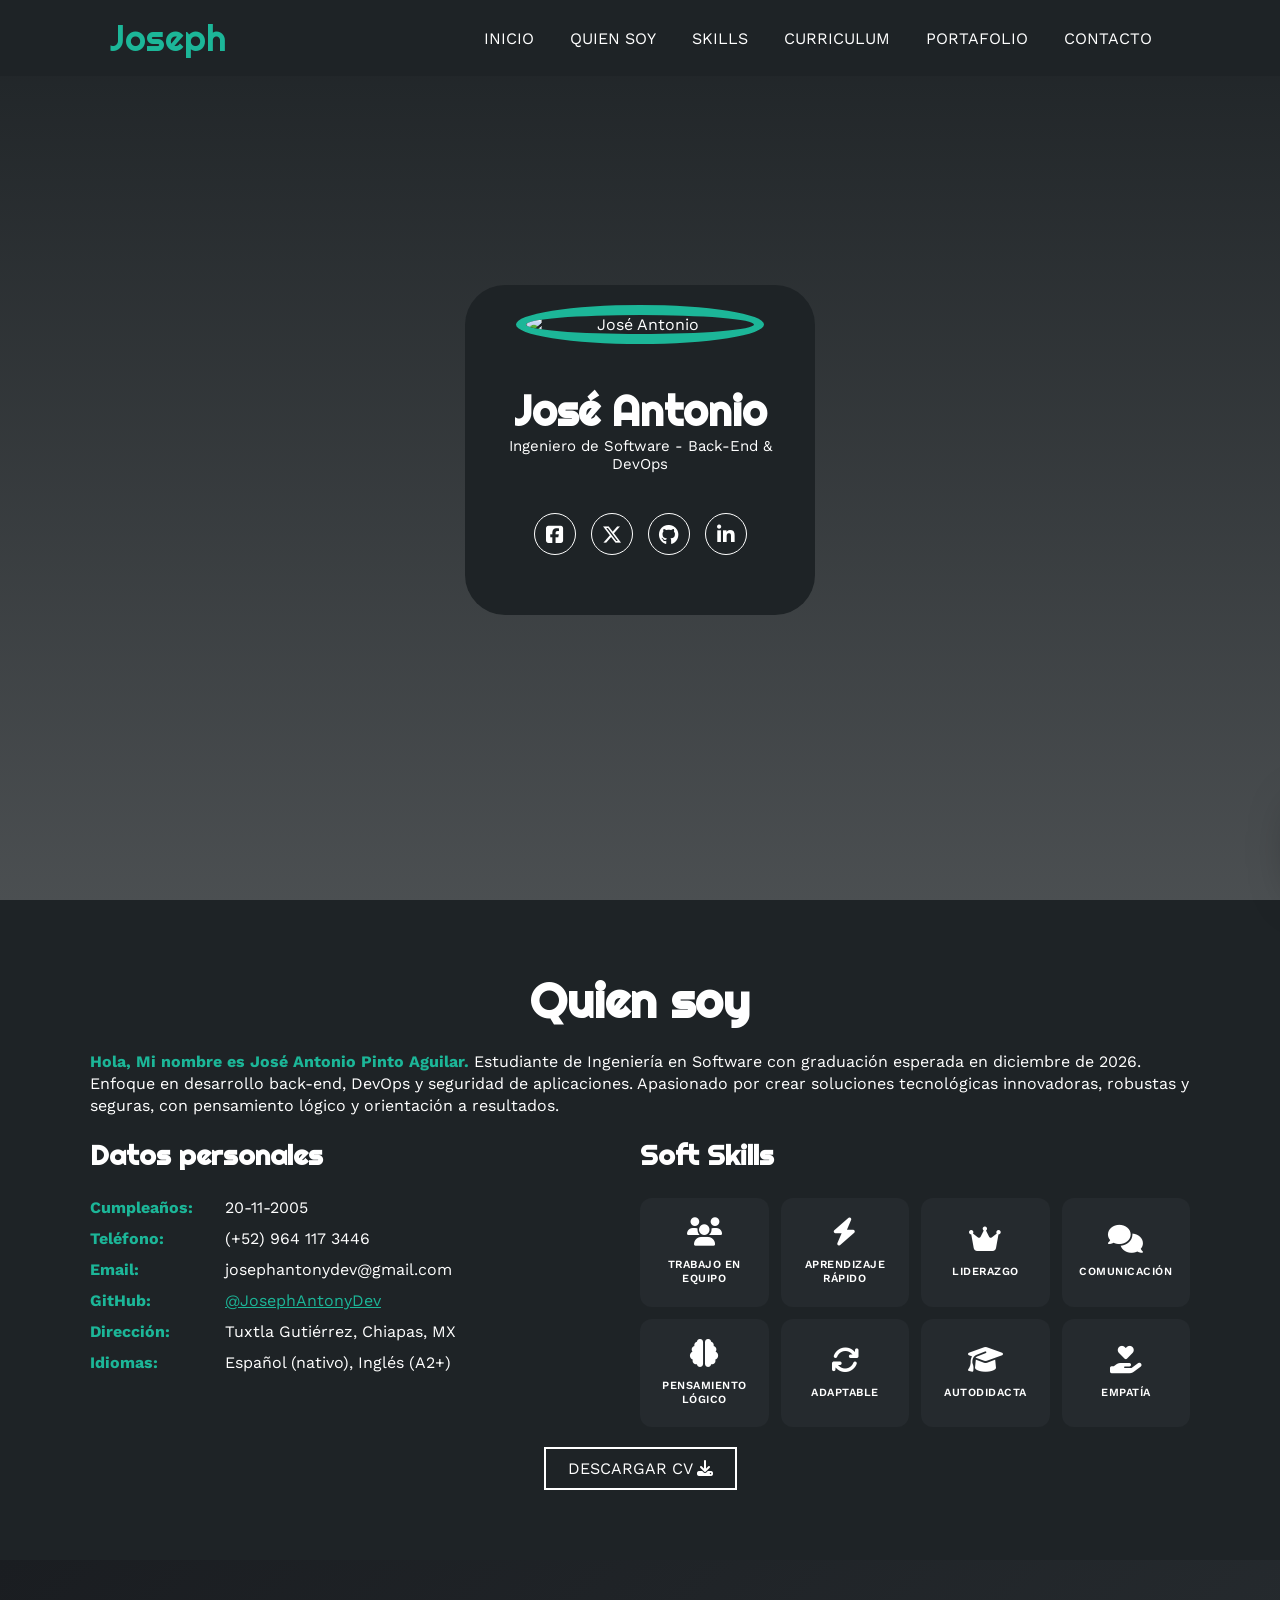
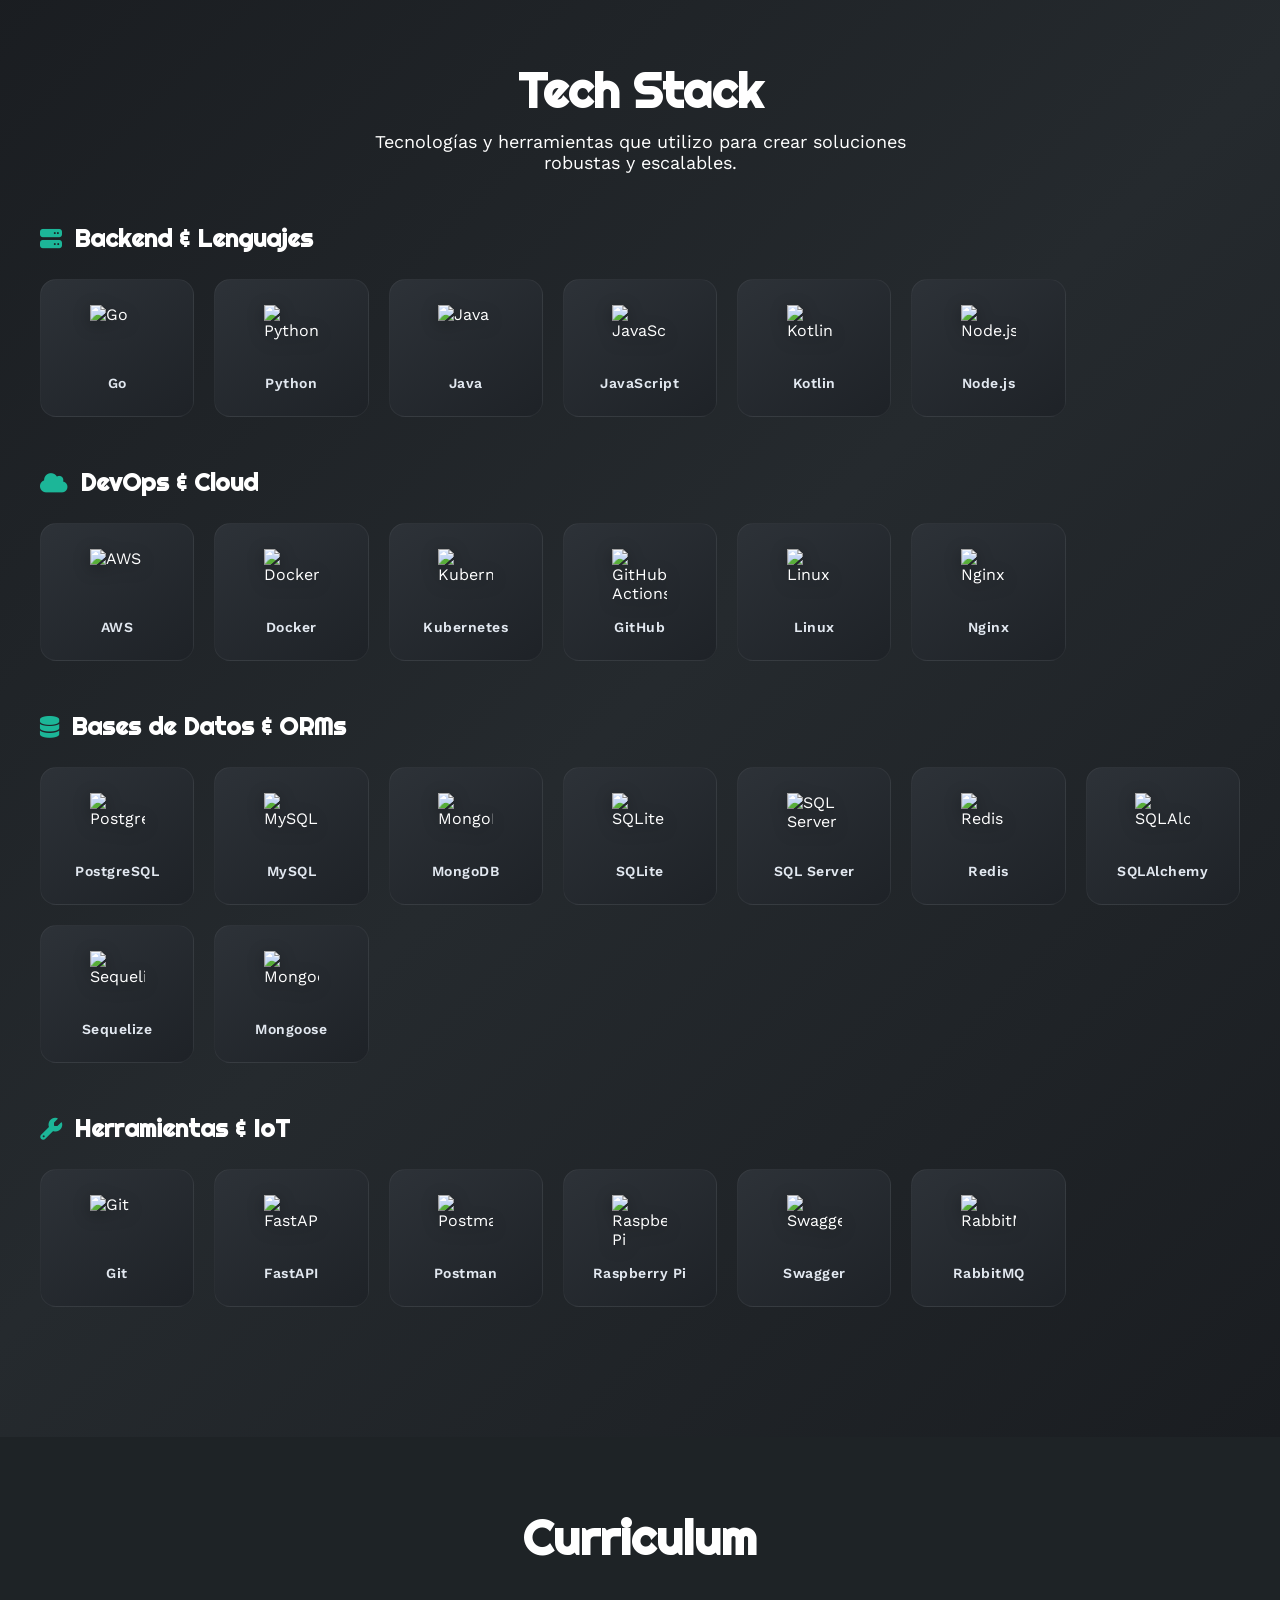
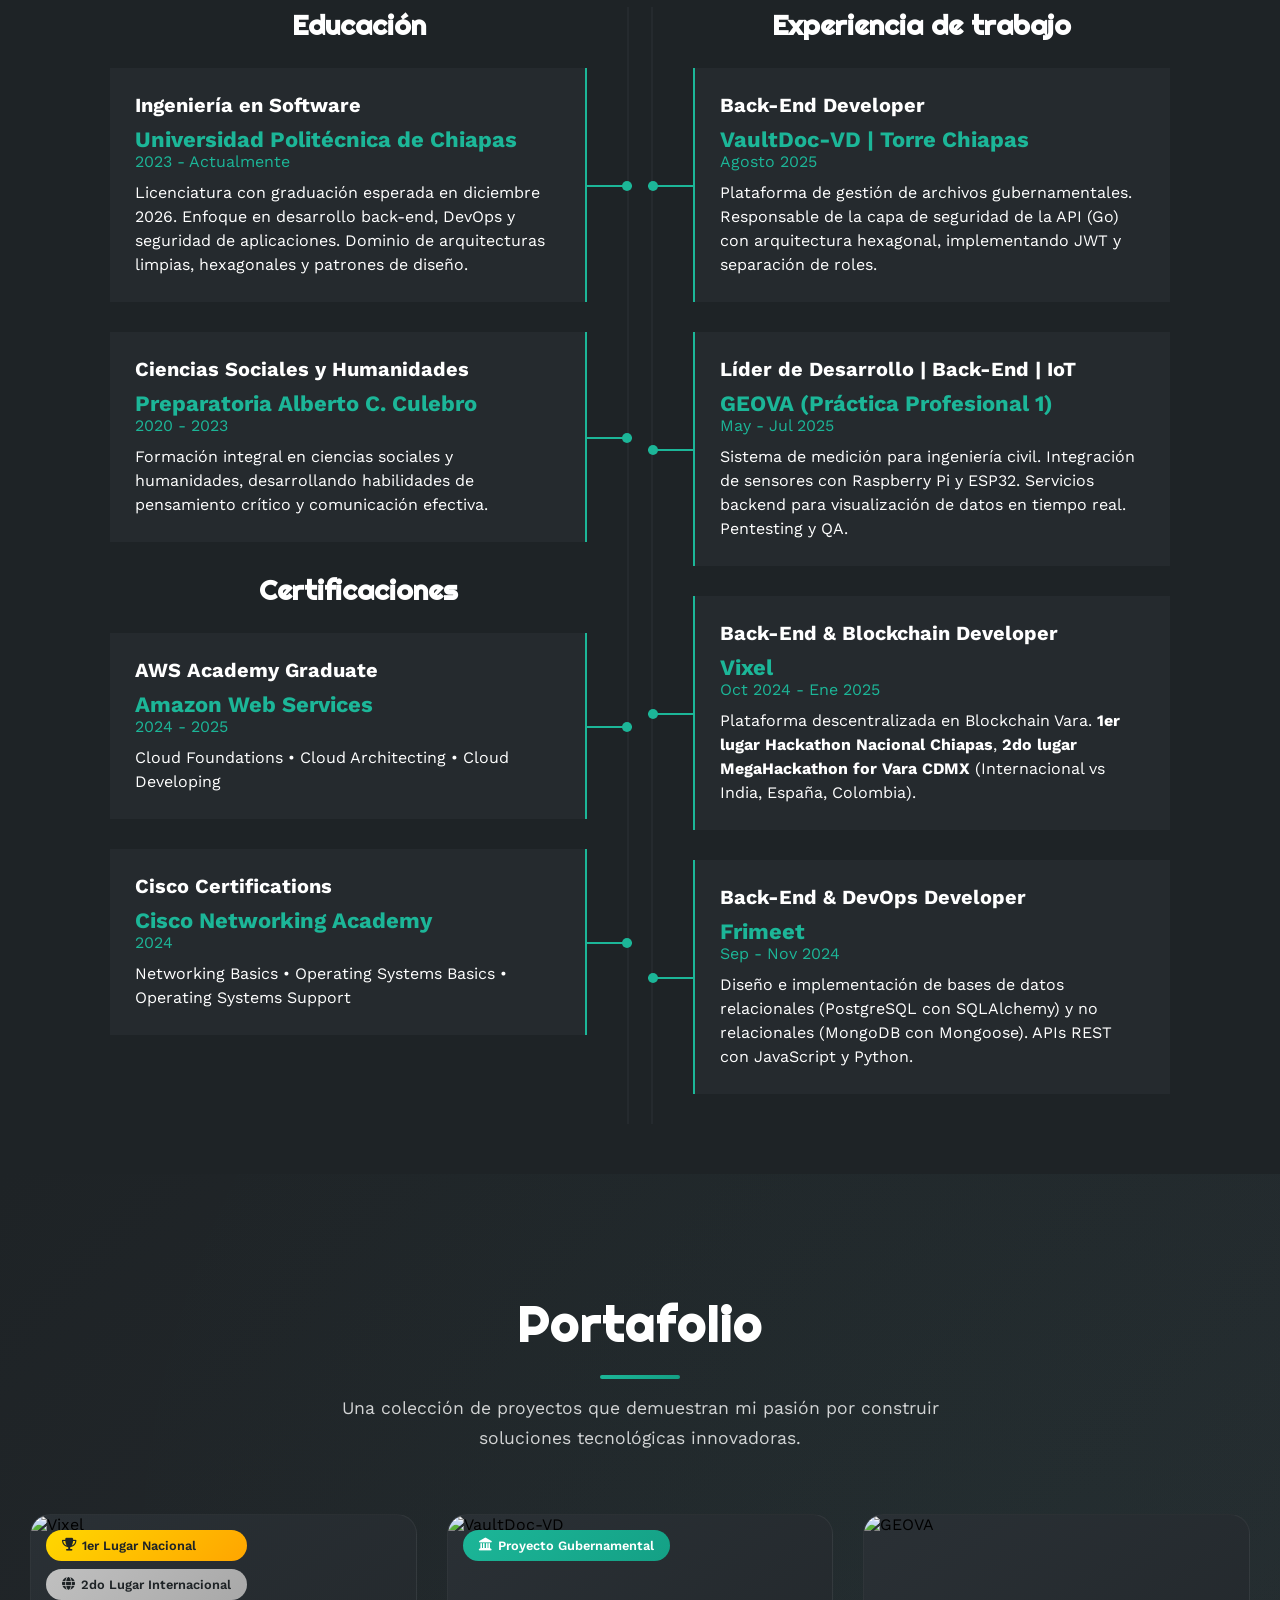
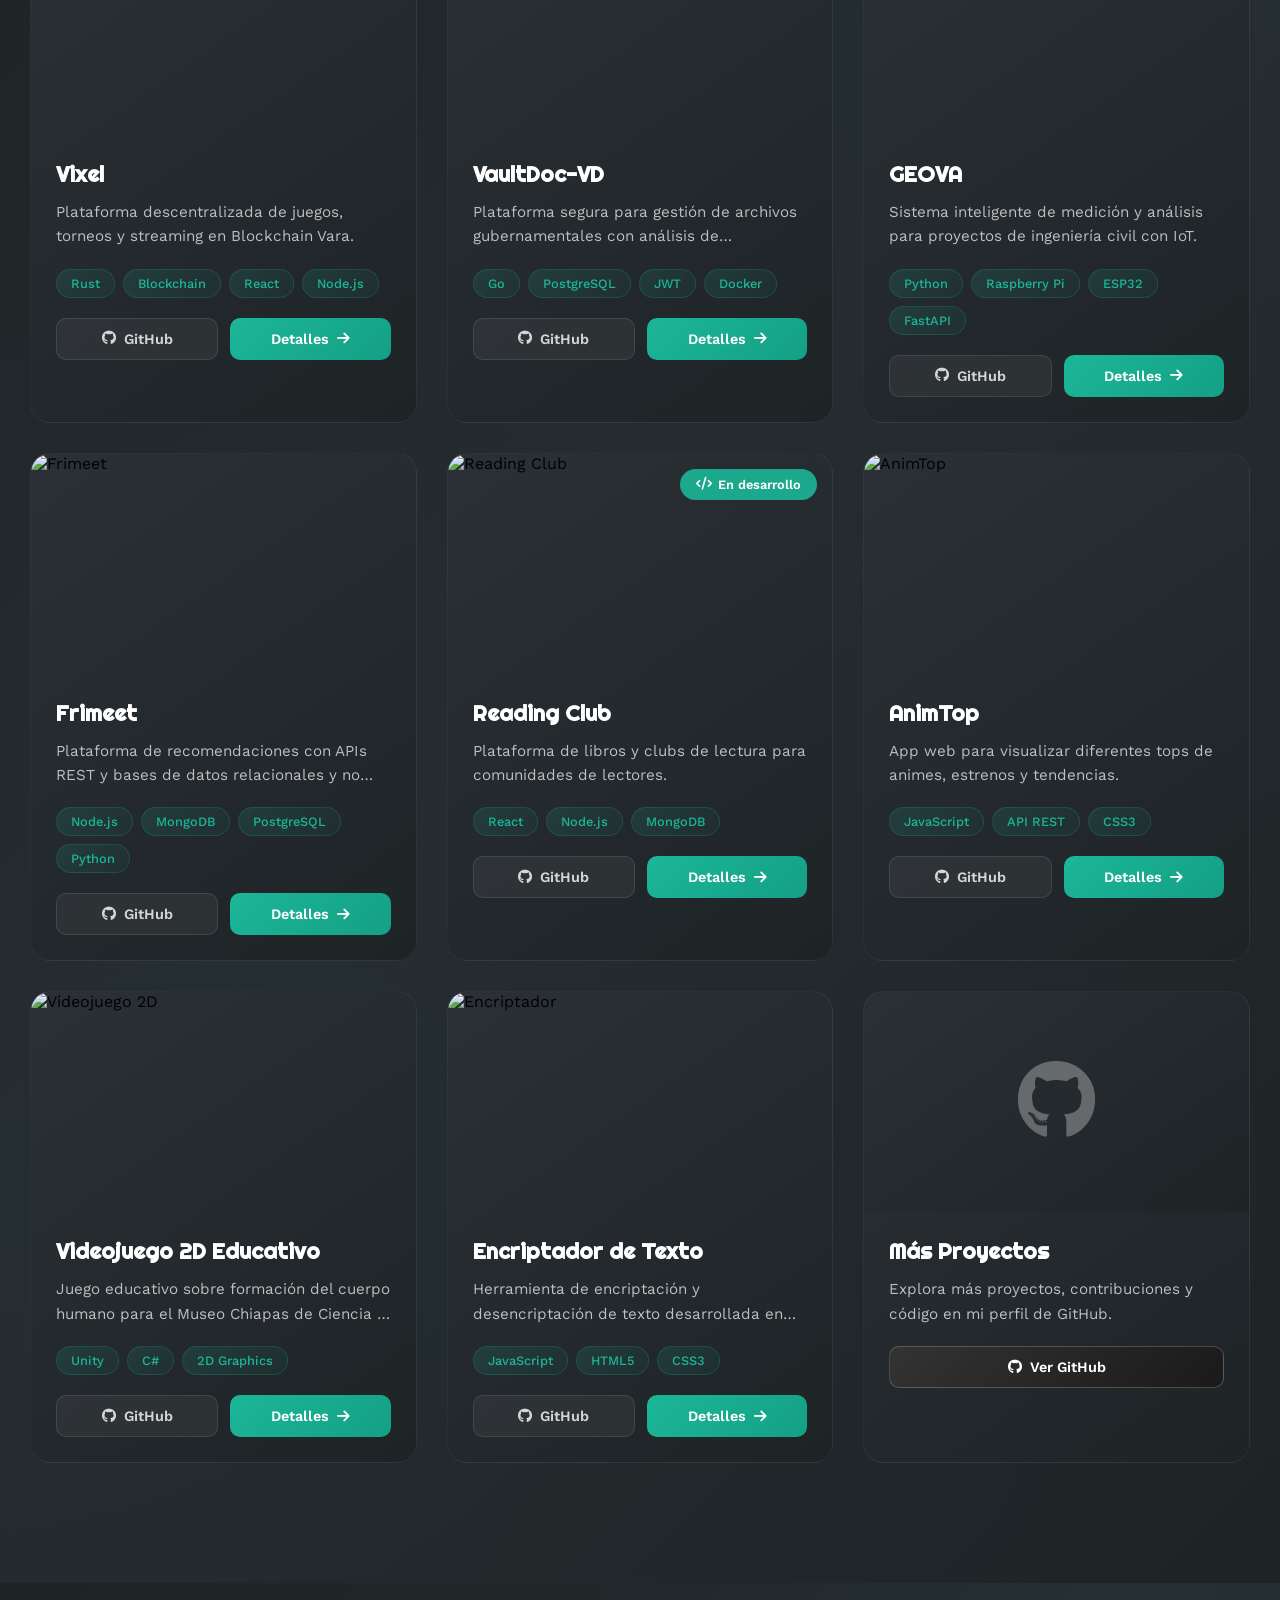
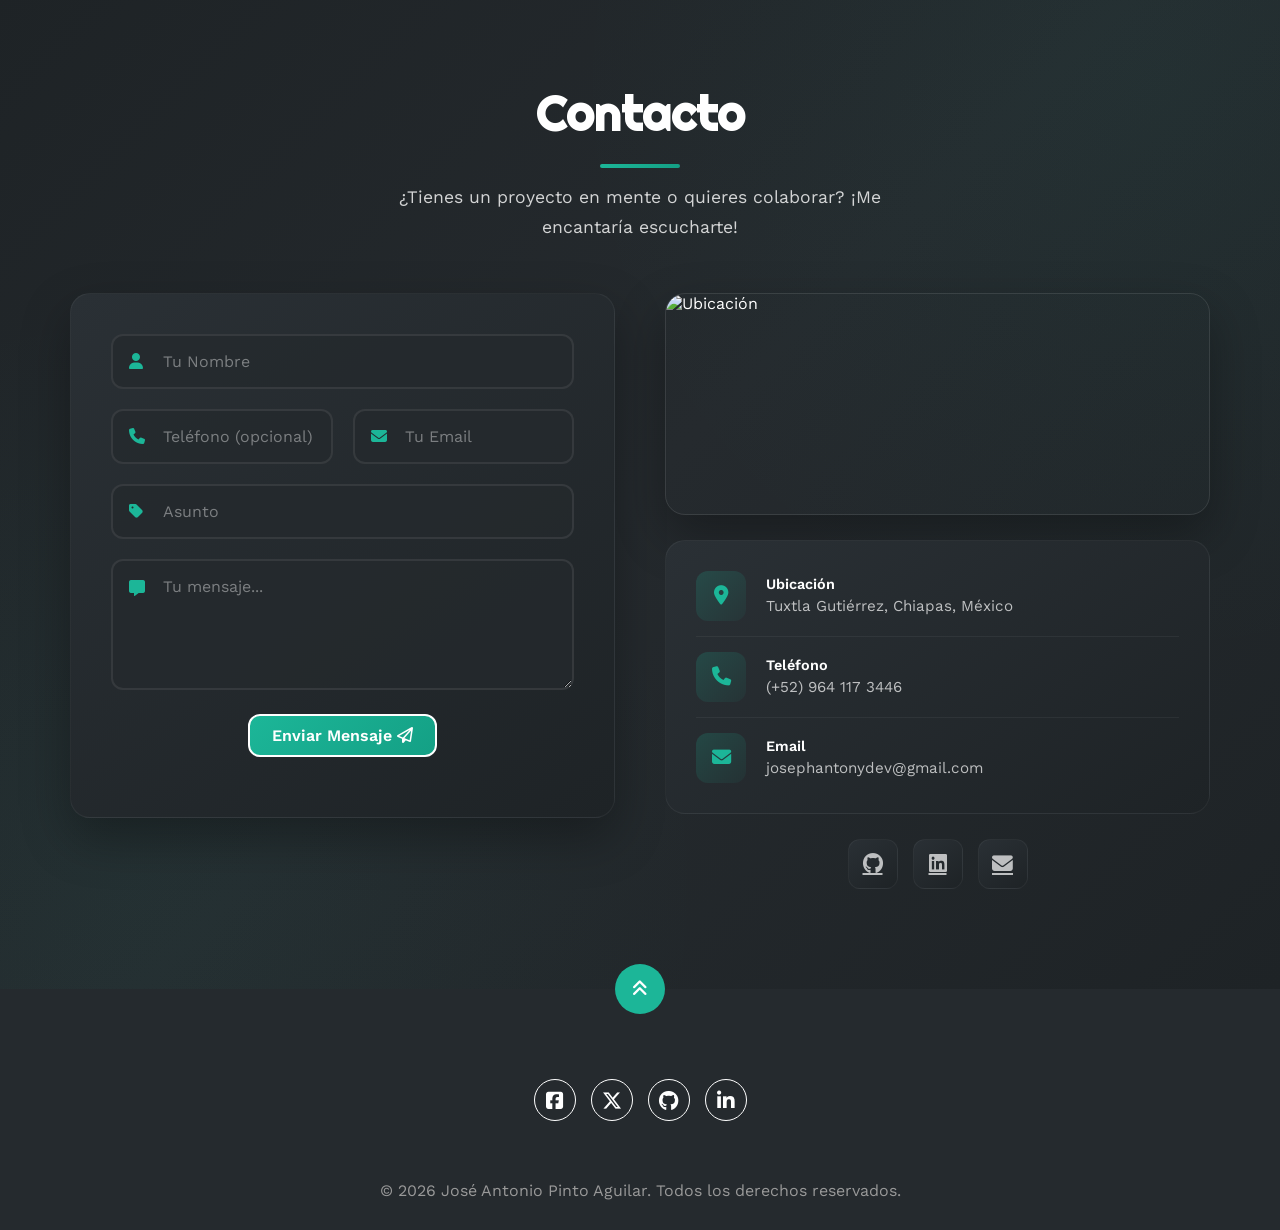
==== commit eff98b54: "Complete portfolio remaster: Tech Stack grid, Project cards with modals, Web3Forms contact, toast no" ====
--- a/index.html
+++ b/index.html
@@ -56,7 +56,7 @@
     <section id="inicio" class="inicio">
       <div class="contenido-banner">
         <div class="contenedor-img">
-          <img src="./img/inicio/yo ese.png" alt="José Antonio" />
+          <img src="./img/inicio/YO.png" alt="José Antonio" />
         </div>
         <h1>José Antonio</h1>
         <h2>Ingeniero de Software - Back-End & DevOps</h2>
@@ -75,9 +75,9 @@
         <h2>Quien soy</h2>
         <p>
           <span>Hola, Mi nombre es José Antonio Pinto Aguilar.</span>
-          Soy estudiante de Ingeniería en Software con enfoque en desarrollo back-end, DevOps y seguridad de aplicaciones. 
-          Me apasiona crear soluciones tecnológicas innovadoras, robustas y seguras, con pensamiento analítico y 
-          orientación a resultados. Siempre dispuesto al aprendizaje continuo y a enfrentar nuevos desafíos.
+          Estudiante de Ingeniería en Software con graduación esperada en diciembre de 2026. Enfoque en desarrollo 
+          back-end, DevOps y seguridad de aplicaciones. Apasionado por crear soluciones tecnológicas innovadoras, 
+          robustas y seguras, con pensamiento lógico y orientación a resultados.
         </p>
 
         <div class="fila">
@@ -95,58 +95,58 @@
               </li>
               <li>
                 <strong>Email:</strong>
-                JoseAntonioPintoAguilar@gmail.com
+                josephantonydev@gmail.com
               </li>
               <li>
                 <strong>GitHub:</strong>
-                <a href="https://github.com/JosephAntony37900" target="_blank" style="color: #1cb698;">@JosephAntony37900</a>
+                <a href="https://github.com/JosephAntonyDev" target="_blank" style="color: #1cb698;">@JosephAntonyDev</a>
               </li>
               <li>
                 <strong>Dirección:</strong>
                 Tuxtla Gutiérrez, Chiapas, MX
               </li>
               <li>
-                <strong>Universidad:</strong>
-                <span>UPChiapas</span>
+                <strong>Idiomas:</strong>
+                Español (nativo), Inglés (A2+)
               </li>
             </ul>
           </div>
 
           <!--Mis intereses-->
           <div class="col">
-            <h3>Intereses</h3>
+            <h3>Soft Skills</h3>
             <div class="contenedor-intereses">
               <div class="interes">
-                <i class="fa-solid fa-code"></i>
-                <span>CÓDIGO</span>
+                <i class="fa-solid fa-users"></i>
+                <span>TRABAJO EN EQUIPO</span>
               </div>
               <div class="interes">
-                <i class="fa-solid fa-shield-halved"></i>
-                <span>SEGURIDAD</span>
+                <i class="fa-solid fa-bolt"></i>
+                <span>APRENDIZAJE RÁPIDO</span>
               </div>
               <div class="interes">
-                <i class="fa-solid fa-gamepad"></i>
-                <span>JUEGOS</span>
+                <i class="fa-solid fa-crown"></i>
+                <span>LIDERAZGO</span>
               </div>
               <div class="interes">
-                <i class="fa-solid fa-headphones"></i>
-                <span>MÚSICA</span>
+                <i class="fa-solid fa-comments"></i>
+                <span>COMUNICACIÓN</span>
               </div>
               <div class="interes">
-                <i class="fa-solid fa-mug-hot"></i>
-                <span>CAFÉ</span>
+                <i class="fa-solid fa-brain"></i>
+                <span>PENSAMIENTO LÓGICO</span>
               </div>
               <div class="interes">
-                <i class="fa-solid fa-plane"></i>
-                <span>VIAJAR</span>
+                <i class="fa-solid fa-arrows-rotate"></i>
+                <span>ADAPTABLE</span>
               </div>
               <div class="interes">
-                <i class="fa-solid fa-car"></i>
-                <span>AUTOS</span>
+                <i class="fa-solid fa-graduation-cap"></i>
+                <span>AUTODIDACTA</span>
               </div>
               <div class="interes">
-                <i class="fa-solid fa-book"></i>
-                <span>LIBROS</span>
+                <i class="fa-solid fa-hand-holding-heart"></i>
+                <span>EMPATÍA</span>
               </div>
             </div>
           </div>
@@ -159,117 +159,145 @@
     </section>
 
     <!--Seccion skills-->
-    <div class="skills" id="skills">
+    <section class="skills" id="skills">
       <div class="contenido-section">
-        <h2>Skills</h2>
-        <div class="fila">
-          <!--Technical skills-->
-          <div class="col">
-            <h3>Technical Skills</h3>
-            <div class="skill">
-              <span>Go & Backend</span>
-              <div class="barra-skill">
-                <div class="progreso golang">
-                  <span>90%</span>
-                </div>
-              </div>
-            </div>
-            <div class="skill">
-              <span>Python & FastAPI</span>
-              <div class="barra-skill">
-                <div class="progreso python">
-                  <span>80%</span>
-                </div>
-              </div>
-            </div>
-            <div class="skill">
-              <span>JavaScript & Node.js</span>
-              <div class="barra-skill">
-                <div class="progreso javascript">
-                  <span>75%</span>
-                </div>
-              </div>
-            </div>
-            <div class="skill">
+        <h2>Tech Stack</h2>
+        <p class="skills-descripcion">Tecnologías y herramientas que utilizo para crear soluciones robustas y escalables.</p>
+        
+        <!-- Categorías de tecnologías -->
+        <div class="skills-categorias">
+          <h3><i class="fa-solid fa-server"></i> Backend & Lenguajes</h3>
+          <div class="tech-grid">
+            <div class="tech-card">
+              <img src="https://cdn.jsdelivr.net/gh/devicons/devicon/icons/go/go-original-wordmark.svg" alt="Go">
+              <span>Go</span>
+            </div>
+            <div class="tech-card">
+              <img src="https://cdn.jsdelivr.net/gh/devicons/devicon/icons/python/python-original.svg" alt="Python">
+              <span>Python</span>
+            </div>
+            <div class="tech-card">
+              <img src="https://cdn.jsdelivr.net/gh/devicons/devicon/icons/java/java-original.svg" alt="Java">
               <span>Java</span>
-              <div class="barra-skill">
-                <div class="progreso java">
-                  <span>70%</span>
-                </div>
-              </div>
-            </div>
-            <div class="skill">
-              <span>DevOps & AWS</span>
-              <div class="barra-skill">
-                <div class="progreso devops">
-                  <span>75%</span>
-                </div>
-              </div>
-            </div>
-            <div class="skill">
-              <span>Programación Móvil / Kotlin</span>
-              <div class="barra-skill">
-                <div class="progreso movil">
-                  <span>60%</span>
-                </div>
-              </div>
-            </div>
-          </div>
-          <!--Profesional skills-->
-          <div class="col">
-            <h3>Soft Skills</h3>
-            <div class="skill">
-              <span>Comunicación</span>
-              <div class="barra-skill">
-                <div class="progreso comunicacion">
-                  <span>85%</span>
-                </div>
-              </div>
-            </div>
-            <div class="skill">
-              <span>Trabajo en equipo</span>
-              <div class="barra-skill">
-                <div class="progreso trabajo">
-                  <span>90%</span>
-                </div>
-              </div>
-            </div>
-            <div class="skill">
-              <span>Liderazgo</span>
-              <div class="barra-skill">
-                <div class="progreso liderazgo">
-                  <span>85%</span>
-                </div>
-              </div>
-            </div>
-            <div class="skill">
-              <span>Resolución de problemas</span>
-              <div class="barra-skill">
-                <div class="progreso resolucion">
-                  <span>90%</span>
-                </div>
-              </div>
-            </div>
-            <div class="skill">
-              <span>Aprendizaje rápido</span>
-              <div class="barra-skill">
-                <div class="progreso aprendizaje">
-                  <span>95%</span>
-                </div>
-              </div>
-            </div>
-            <div class="skill">
-              <span>Adaptabilidad</span>
-              <div class="barra-skill">
-                <div class="progreso adaptabilidad">
-                  <span>90%</span>
-                </div>
-              </div>
+            </div>
+            <div class="tech-card">
+              <img src="https://cdn.jsdelivr.net/gh/devicons/devicon/icons/javascript/javascript-original.svg" alt="JavaScript">
+              <span>JavaScript</span>
+            </div>
+            <div class="tech-card">
+              <img src="https://cdn.jsdelivr.net/gh/devicons/devicon/icons/kotlin/kotlin-original.svg" alt="Kotlin">
+              <span>Kotlin</span>
+            </div>
+            <div class="tech-card">
+              <img src="https://cdn.jsdelivr.net/gh/devicons/devicon/icons/nodejs/nodejs-original.svg" alt="Node.js">
+              <span>Node.js</span>
+            </div>
+          </div>
+        </div>
+
+        <div class="skills-categorias">
+          <h3><i class="fa-solid fa-cloud"></i> DevOps & Cloud</h3>
+          <div class="tech-grid">
+            <div class="tech-card">
+              <img src="https://cdn.jsdelivr.net/gh/devicons/devicon@latest/icons/amazonwebservices/amazonwebservices-original-wordmark.svg" alt="AWS">
+              <span>AWS</span>
+            </div>
+            <div class="tech-card">
+              <img src="https://cdn.jsdelivr.net/gh/devicons/devicon/icons/docker/docker-original.svg" alt="Docker">
+              <span>Docker</span>
+            </div>
+            <div class="tech-card">
+              <img src="https://cdn.jsdelivr.net/gh/devicons/devicon/icons/kubernetes/kubernetes-plain.svg" alt="Kubernetes">
+              <span>Kubernetes</span>
+            </div>
+            <div class="tech-card">
+              <img src="https://cdn.jsdelivr.net/gh/devicons/devicon/icons/github/github-original.svg" alt="GitHub Actions">
+              <span>GitHub</span>
+            </div>
+            <div class="tech-card">
+              <img src="https://cdn.jsdelivr.net/gh/devicons/devicon/icons/linux/linux-original.svg" alt="Linux">
+              <span>Linux</span>
+            </div>
+            <div class="tech-card">
+              <img src="https://cdn.jsdelivr.net/gh/devicons/devicon/icons/nginx/nginx-original.svg" alt="Nginx">
+              <span>Nginx</span>
+            </div>
+          </div>
+        </div>
+
+        <div class="skills-categorias">
+          <h3><i class="fa-solid fa-database"></i> Bases de Datos & ORMs</h3>
+          <div class="tech-grid">
+            <div class="tech-card">
+              <img src="https://cdn.jsdelivr.net/gh/devicons/devicon/icons/postgresql/postgresql-original.svg" alt="PostgreSQL">
+              <span>PostgreSQL</span>
+            </div>
+            <div class="tech-card">
+              <img src="https://cdn.jsdelivr.net/gh/devicons/devicon/icons/mysql/mysql-original.svg" alt="MySQL">
+              <span>MySQL</span>
+            </div>
+            <div class="tech-card">
+              <img src="https://cdn.jsdelivr.net/gh/devicons/devicon/icons/mongodb/mongodb-original.svg" alt="MongoDB">
+              <span>MongoDB</span>
+            </div>
+            <div class="tech-card">
+              <img src="https://cdn.jsdelivr.net/gh/devicons/devicon/icons/sqlite/sqlite-original.svg" alt="SQLite">
+              <span>SQLite</span>
+            </div>
+            <div class="tech-card">
+              <img src="https://cdn.jsdelivr.net/gh/devicons/devicon/icons/microsoftsqlserver/microsoftsqlserver-plain.svg" alt="SQL Server">
+              <span>SQL Server</span>
+            </div>
+            <div class="tech-card">
+              <img src="https://cdn.jsdelivr.net/gh/devicons/devicon/icons/redis/redis-original.svg" alt="Redis">
+              <span>Redis</span>
+            </div>
+            <div class="tech-card">
+              <img src="https://cdn.jsdelivr.net/gh/devicons/devicon/icons/sqlalchemy/sqlalchemy-original.svg" alt="SQLAlchemy">
+              <span>SQLAlchemy</span>
+            </div>
+            <div class="tech-card">
+              <img src="https://cdn.jsdelivr.net/gh/devicons/devicon/icons/sequelize/sequelize-original.svg" alt="Sequelize">
+              <span>Sequelize</span>
+            </div>
+            <div class="tech-card">
+              <img src="https://cdn.jsdelivr.net/gh/devicons/devicon/icons/mongoose/mongoose-original.svg" alt="Mongoose">
+              <span>Mongoose</span>
+            </div>
+          </div>
+        </div>
+
+        <div class="skills-categorias">
+          <h3><i class="fa-solid fa-wrench"></i> Herramientas & IoT</h3>
+          <div class="tech-grid">
+            <div class="tech-card">
+              <img src="https://cdn.jsdelivr.net/gh/devicons/devicon/icons/git/git-original.svg" alt="Git">
+              <span>Git</span>
+            </div>
+            <div class="tech-card">
+              <img src="https://cdn.jsdelivr.net/gh/devicons/devicon/icons/fastapi/fastapi-original.svg" alt="FastAPI">
+              <span>FastAPI</span>
+            </div>
+            <div class="tech-card">
+              <img src="https://cdn.jsdelivr.net/gh/devicons/devicon/icons/postman/postman-original.svg" alt="Postman">
+              <span>Postman</span>
+            </div>
+            <div class="tech-card">
+              <img src="https://cdn.jsdelivr.net/gh/devicons/devicon/icons/raspberrypi/raspberrypi-original.svg" alt="Raspberry Pi">
+              <span>Raspberry Pi</span>
+            </div>
+            <div class="tech-card">
+              <img src="https://cdn.jsdelivr.net/gh/devicons/devicon/icons/swagger/swagger-original.svg" alt="Swagger">
+              <span>Swagger</span>
+            </div>
+            <div class="tech-card">
+              <img src="https://cdn.jsdelivr.net/gh/devicons/devicon/icons/rabbitmq/rabbitmq-original.svg" alt="RabbitMQ">
+              <span>RabbitMQ</span>
             </div>
           </div>
         </div>
       </div>
-    </div>
+    </section>
 
     <!--Seccion curriculum-->
     <section id="curriculum" class="curriculum">
@@ -281,9 +309,9 @@
             <div class="item izq">
               <h4>Ingeniería en Software</h4>
               <span class="casa">Universidad Politécnica de Chiapas</span>
-              <span class="fecha">2023 - 2026</span>
-              <p>Licenciatura enfocada en desarrollo back-end, DevOps y seguridad de aplicaciones. 
-                Aprendizaje de arquitecturas limpias, patrones de diseño y mejores prácticas de desarrollo.</p>
+              <span class="fecha">2023 - Actualmente</span>
+              <p>Licenciatura con graduación esperada en diciembre 2026. Enfoque en desarrollo back-end, 
+                DevOps y seguridad de aplicaciones. Dominio de arquitecturas limpias, hexagonales y patrones de diseño.</p>
               <div class="conectori">
                 <div class="circuloi"></div>
               </div>
@@ -298,48 +326,65 @@
                 <div class="circuloi"></div>
               </div>
             </div>
+            <h3 style="margin-top: 30px;">Certificaciones</h3>
+            <div class="item izq">
+              <h4>AWS Academy Graduate</h4>
+              <span class="casa">Amazon Web Services</span>
+              <span class="fecha">2024 - 2025</span>
+              <p>Cloud Foundations • Cloud Architecting • Cloud Developing</p>
+              <div class="conectori">
+                <div class="circuloi"></div>
+              </div>
+            </div>
+            <div class="item izq">
+              <h4>Cisco Certifications</h4>
+              <span class="casa">Cisco Networking Academy</span>
+              <span class="fecha">2024</span>
+              <p>Networking Basics • Operating Systems Basics • Operating Systems Support</p>
+              <div class="conectori">
+                <div class="circuloi"></div>
+              </div>
+            </div>
           </div>
 
           <div class="col derecha">
             <h3>Experiencia de trabajo</h3>
+            <div class="item der">
+              <h4>Back-End Developer</h4>
+              <span class="casa">VaultDoc-VD | Torre Chiapas</span>
+              <span class="fecha">Agosto 2025</span>
+              <p>Plataforma de gestión de archivos gubernamentales. Responsable de la capa de seguridad 
+                de la API (Go) con arquitectura hexagonal, implementando JWT y separación de roles.</p>
+              <div class="conectord">
+                <div class="circulod"></div>
+              </div>
+            </div>
+            <div class="item der">
+              <h4>Líder de Desarrollo | Back-End | IoT</h4>
+              <span class="casa">GEOVA (Práctica Profesional 1)</span>
+              <span class="fecha">May - Jul 2025</span>
+              <p>Sistema de medición para ingeniería civil. Integración de sensores con Raspberry Pi y ESP32. 
+                Servicios backend para visualización de datos en tiempo real. Pentesting y QA.</p>
+              <div class="conectord">
+                <div class="circulod"></div>
+              </div>
+            </div>
+            <div class="item der">
+              <h4>Back-End & Blockchain Developer</h4>
+              <span class="casa">Vixel</span>
+              <span class="fecha">Oct 2024 - Ene 2025</span>
+              <p>Plataforma descentralizada en Blockchain Vara. <strong>1er lugar Hackathon Nacional Chiapas</strong>, 
+                <strong>2do lugar MegaHackathon for Vara CDMX</strong> (Internacional vs India, España, Colombia).</p>
+              <div class="conectord">
+                <div class="circulod"></div>
+              </div>
+            </div>
             <div class="item der">
               <h4>Back-End & DevOps Developer</h4>
               <span class="casa">Frimeet</span>
               <span class="fecha">Sep - Nov 2024</span>
-              <p>Desarrollo de plataforma de recomendaciones. Diseño e implementación de bases de datos 
-                relacionales (PostgreSQL) y no relacionales (MongoDB). Creación de APIs REST con JS y Python.</p>
-              <div class="conectord">
-                <div class="circulod"></div>
-              </div>
-            </div>
-            <div class="item der">
-              <h4>Back-End & Blockchain Developer</h4>
-              <span class="casa">Vixel</span>
-              <span class="fecha">Oct 2024 - Ene 2025</span>
-              <p>Desarrollo de plataforma descentralizada en Blockchain Vara. 1er lugar Hackathon Nacional 
-                Chiapas, 2do lugar MegaHackathon for Vara CDMX (Internacional).</p>
-              <div class="conectord">
-                <div class="circulod"></div>
-              </div>
-            </div>
-            <div class="item der">
-              <h4>Líder de Desarrollo | Back-End | IoT</h4>
-              <span class="casa">GEOVA</span>
-              <span class="fecha">May - Jul 2025</span>
-              <p>Liderazgo en sistema de medición para ingeniería civil. Integración de sensores con 
-                Raspberry Pi y ESP32. Pentesting y aseguramiento de calidad.</p>
-              <div class="conectord">
-                <div class="circulod"></div>
-              </div>
-            </div>
-            <div class="item der">
-              <h4>Back-End</h4>
-              <span class="casa">VaultDoc-VD</span>
-              <span class="fecha">Agosto - Agosto 2025</span>
-              <p>En la Sociedad Operadora de la Torre Chiapas (Tuxtla Gutiérrez, Chiapas), desarrollé una plataforma para
-              almacenar y gestionar los archivos por departamento.
-              Fui responsable de la capa de seguridad de la API (Go), implementando middlewares para autenticación
-              (JWT), autorización y la correcta separación de roles y departamentos.</p>
+              <p>Diseño e implementación de bases de datos relacionales (PostgreSQL con SQLAlchemy) y 
+                no relacionales (MongoDB con Mongoose). APIs REST con JavaScript y Python.</p>
               <div class="conectord">
                 <div class="circulod"></div>
               </div>
@@ -352,115 +397,464 @@
     <!--Sección Portafolio-->
     <section id="portfolio" class="portfolio">
       <div class="contenido-seccion">
-        <h2>PORTAFOLIO</h2>
-        <div class="galeria">
-          <div class="proyecto">
-            <img src="./img/portafolio/vixel.png" alt="vixel">
-            <div class="overlay">
+        <h2>Portafolio</h2>
+        <p class="portfolio-descripcion">Una colección de proyectos que demuestran mi pasión por construir soluciones tecnológicas innovadoras.</p>
+        
+        <div class="galeria-proyectos">
+          <!-- Proyecto 1: Vixel -->
+          <article class="proyecto-card" data-proyecto="vixel">
+            <div class="proyecto-imagen">
+              <img src="./img/portafolio/vixel.png" alt="Vixel">
+              <div class="proyecto-overlay">
+                <button class="btn-ver-proyecto" onclick="abrirModal('vixel')">
+                  <i class="fa-solid fa-eye"></i> Ver Detalles
+                </button>
+              </div>
+              <div class="proyecto-badges">
+                <div class="proyecto-destacado">
+                  <i class="fa-solid fa-trophy"></i> 1er Lugar Nacional
+                </div>
+                <div class="proyecto-destacado internacional">
+                  <i class="fa-solid fa-globe"></i> 2do Lugar Internacional
+                </div>
+              </div>
+            </div>
+            <div class="proyecto-info">
               <h3>Vixel</h3>
-              <p>Plataforma descentralizada de juegos, torneos y streaming en Blockchain Vara. 
-                1er lugar Nacional, 2do lugar Internacional.</p>
-            </div>
-          </div>
-          <div class="proyecto">
-            <img src="./img/portafolio/encriptador.png" alt="encriptador">
-            <div class="overlay">
-              <h3>Encriptador de texto</h3>
-              <p>Encriptador de texto elaborado en alura oracle</p>
-            </div>
-          </div>
-          <div class="proyecto">
-            <img src="./img/portafolio/ReadingClub.png" alt="reading">
-            <div class="overlay">
-              <h3>Reading Club</h3>
-              <p>Plataforma de libros y clubs de lectura en desarrollo</p>
-            </div>
-          </div>
-          <div class="proyecto">
-            <img src="./img/portafolio/AnimTop2.png" alt="AnimTop">
-            <div class="overlay">
-              <h3>AnimTop</h3>
-              <p>App web para visualizar diferentes tops de animes, como estrenos y más</p>
-            </div>
-          </div>
-          <div class="proyecto">
-            <img src="./img/portafolio/GEOVA.png" alt="GEOVA">
-            <div class="overlay">
+              <p>Plataforma descentralizada de juegos, torneos y streaming en Blockchain Vara.</p>
+              <div class="proyecto-tecnologias">
+                <span class="tech-tag">Rust</span>
+                <span class="tech-tag">Blockchain</span>
+                <span class="tech-tag">React</span>
+                <span class="tech-tag">Node.js</span>
+              </div>
+              <div class="proyecto-acciones">
+                <a href="https://github.com/JosephAntonyDev/Vixel-Torn" target="_blank" class="btn-proyecto">
+                  <i class="fa-brands fa-github"></i> GitHub
+                </a>
+                <button class="btn-proyecto btn-detalles" onclick="abrirModal('vixel')">
+                  Detalles <i class="fa-solid fa-arrow-right"></i>
+                </button>
+              </div>
+            </div>
+          </article>
+
+          <!-- Proyecto 2: VaultDoc-VD -->
+          <article class="proyecto-card" data-proyecto="vaultdoc">
+            <div class="proyecto-imagen">
+              <img src="./img/portafolio/VaultDoc.png" alt="VaultDoc-VD">
+              <div class="proyecto-overlay">
+                <button class="btn-ver-proyecto" onclick="abrirModal('vaultdoc')">
+                  <i class="fa-solid fa-eye"></i> Ver Detalles
+                </button>
+              </div>
+              <div class="proyecto-destacado gobierno">
+                <i class="fa-solid fa-landmark"></i> Proyecto Gubernamental
+              </div>
+            </div>
+            <div class="proyecto-info">
+              <h3>VaultDoc-VD</h3>
+              <p>Plataforma segura para gestión de archivos gubernamentales con análisis de vulnerabilidades.</p>
+              <div class="proyecto-tecnologias">
+                <span class="tech-tag">Go</span>
+                <span class="tech-tag">PostgreSQL</span>
+                <span class="tech-tag">JWT</span>
+                <span class="tech-tag">Docker</span>
+              </div>
+              <div class="proyecto-acciones">
+                <a href="https://github.com/AnabelenScript/VaultDoc-VD" target="_blank" class="btn-proyecto">
+                  <i class="fa-brands fa-github"></i> GitHub
+                </a>
+                <button class="btn-proyecto btn-detalles" onclick="abrirModal('vaultdoc')">
+                  Detalles <i class="fa-solid fa-arrow-right"></i>
+                </button>
+              </div>
+            </div>
+          </article>
+
+          <!-- Proyecto 3: GEOVA -->
+          <article class="proyecto-card" data-proyecto="geova">
+            <div class="proyecto-imagen">
+              <img src="./img/portafolio/GEOVA.png" alt="GEOVA">
+              <div class="proyecto-overlay">
+                <button class="btn-ver-proyecto" onclick="abrirModal('geova')">
+                  <i class="fa-solid fa-eye"></i> Ver Detalles
+                </button>
+              </div>
+            </div>
+            <div class="proyecto-info">
               <h3>GEOVA</h3>
               <p>Sistema inteligente de medición y análisis para proyectos de ingeniería civil con IoT.</p>
-            </div>
-          </div>
-          <div class="proyecto">
-            <img src="./img/portafolio/VaultDoc.png" alt="VaultDoc">
-            <div class="overlay">
-              <h3>VaultDoc-VD</h3>
-              <p>Plataforma segura para gestión de archivos gubernamentales con análisis de vulnerabilidades.</p>
-            </div>
-          </div>
-          <div class="proyecto">
-            <img src="./img/portafolio/Frimeet.png" alt="Frimeet">
-            <div class="overlay">
+              <div class="proyecto-tecnologias">
+                <span class="tech-tag">Python</span>
+                <span class="tech-tag">Raspberry Pi</span>
+                <span class="tech-tag">ESP32</span>
+                <span class="tech-tag">FastAPI</span>
+              </div>
+              <div class="proyecto-acciones">
+                <a href="https://github.com/AnabelenScript/Geova_Frontend" target="_blank" class="btn-proyecto">
+                  <i class="fa-brands fa-github"></i> GitHub
+                </a>
+                <button class="btn-proyecto btn-detalles" onclick="abrirModal('geova')">
+                  Detalles <i class="fa-solid fa-arrow-right"></i>
+                </button>
+              </div>
+            </div>
+          </article>
+
+          <!-- Proyecto 4: Frimeet -->
+          <article class="proyecto-card" data-proyecto="frimeet">
+            <div class="proyecto-imagen">
+              <img src="./img/portafolio/Frimeet.png" alt="Frimeet">
+              <div class="proyecto-overlay">
+                <button class="btn-ver-proyecto" onclick="abrirModal('frimeet')">
+                  <i class="fa-solid fa-eye"></i> Ver Detalles
+                </button>
+              </div>
+            </div>
+            <div class="proyecto-info">
               <h3>Frimeet</h3>
               <p>Plataforma de recomendaciones con APIs REST y bases de datos relacionales y no relacionales.</p>
-            </div>
-          </div>
-          <div class="proyecto">
-            <img src="./img/portafolio/Game2D.jpg" alt="juego">
-            <div class="overlay">
+              <div class="proyecto-tecnologias">
+                <span class="tech-tag">Node.js</span>
+                <span class="tech-tag">MongoDB</span>
+                <span class="tech-tag">PostgreSQL</span>
+                <span class="tech-tag">Python</span>
+              </div>
+              <div class="proyecto-acciones">
+                <a href="https://github.com/AlleksDev/Frimeet" target="_blank" class="btn-proyecto">
+                  <i class="fa-brands fa-github"></i> GitHub
+                </a>
+                <button class="btn-proyecto btn-detalles" onclick="abrirModal('frimeet')">
+                  Detalles <i class="fa-solid fa-arrow-right"></i>
+                </button>
+              </div>
+            </div>
+          </article>
+
+          <!-- Proyecto 5: Reading Club -->
+          <article class="proyecto-card" data-proyecto="readingclub">
+            <div class="proyecto-imagen">
+              <img src="./img/portafolio/ReadingClub.png" alt="Reading Club">
+              <div class="proyecto-overlay">
+                <button class="btn-ver-proyecto" onclick="abrirModal('readingclub')">
+                  <i class="fa-solid fa-eye"></i> Ver Detalles
+                </button>
+              </div>
+              <div class="proyecto-estado">
+                <i class="fa-solid fa-code"></i> En desarrollo
+              </div>
+            </div>
+            <div class="proyecto-info">
+              <h3>Reading Club</h3>
+              <p>Plataforma de libros y clubs de lectura para comunidades de lectores.</p>
+              <div class="proyecto-tecnologias">
+                <span class="tech-tag">React</span>
+                <span class="tech-tag">Node.js</span>
+                <span class="tech-tag">MongoDB</span>
+              </div>
+              <div class="proyecto-acciones">
+                <a href="https://github.com/JosephAntonyDev" target="_blank" class="btn-proyecto">
+                  <i class="fa-brands fa-github"></i> GitHub
+                </a>
+                <button class="btn-proyecto btn-detalles" onclick="abrirModal('readingclub')">
+                  Detalles <i class="fa-solid fa-arrow-right"></i>
+                </button>
+              </div>
+            </div>
+          </article>
+
+          <!-- Proyecto 6: AnimTop -->
+          <article class="proyecto-card" data-proyecto="animtop">
+            <div class="proyecto-imagen">
+              <img src="./img/portafolio/AnimTop2.png" alt="AnimTop">
+              <div class="proyecto-overlay">
+                <button class="btn-ver-proyecto" onclick="abrirModal('animtop')">
+                  <i class="fa-solid fa-eye"></i> Ver Detalles
+                </button>
+              </div>
+            </div>
+            <div class="proyecto-info">
+              <h3>AnimTop</h3>
+              <p>App web para visualizar diferentes tops de animes, estrenos y tendencias.</p>
+              <div class="proyecto-tecnologias">
+                <span class="tech-tag">JavaScript</span>
+                <span class="tech-tag">API REST</span>
+                <span class="tech-tag">CSS3</span>
+              </div>
+              <div class="proyecto-acciones">
+                <a href="https://github.com/JosephAntonyDev" target="_blank" class="btn-proyecto">
+                  <i class="fa-brands fa-github"></i> GitHub
+                </a>
+                <button class="btn-proyecto btn-detalles" onclick="abrirModal('animtop')">
+                  Detalles <i class="fa-solid fa-arrow-right"></i>
+                </button>
+              </div>
+            </div>
+          </article>
+
+          <!-- Proyecto 7: Videojuego 2D -->
+          <article class="proyecto-card" data-proyecto="game2d">
+            <div class="proyecto-imagen">
+              <img src="./img/portafolio/Game2D.jpg" alt="Videojuego 2D">
+              <div class="proyecto-overlay">
+                <button class="btn-ver-proyecto" onclick="abrirModal('game2d')">
+                  <i class="fa-solid fa-eye"></i> Ver Detalles
+                </button>
+              </div>
+            </div>
+            <div class="proyecto-info">
               <h3>Videojuego 2D Educativo</h3>
               <p>Juego educativo sobre formación del cuerpo humano para el Museo Chiapas de Ciencia y Tecnología.</p>
-            </div>
-          </div>
-          <div class="proyecto">
-            <img src="./img/portafolio/ouro.jpg" alt="más proyectos">
-            <div class="overlay">
-              <h3>Más proyectos</h3>
-              <p>Visita mi GitHub para ver más proyectos y contribuciones.</p>
-            </div>
-          </div>
+              <div class="proyecto-tecnologias">
+                <span class="tech-tag">Unity</span>
+                <span class="tech-tag">C#</span>
+                <span class="tech-tag">2D Graphics</span>
+              </div>
+              <div class="proyecto-acciones">
+                <a href="https://github.com/JosephAntonyDev/Human_formation-Game" target="_blank" class="btn-proyecto">
+                  <i class="fa-brands fa-github"></i> GitHub
+                </a>
+                <button class="btn-proyecto btn-detalles" onclick="abrirModal('game2d')">
+                  Detalles <i class="fa-solid fa-arrow-right"></i>
+                </button>
+              </div>
+            </div>
+          </article>
+
+          <!-- Proyecto 8: Encriptador -->
+          <article class="proyecto-card" data-proyecto="encriptador">
+            <div class="proyecto-imagen">
+              <img src="./img/portafolio/encriptador.png" alt="Encriptador">
+              <div class="proyecto-overlay">
+                <button class="btn-ver-proyecto" onclick="abrirModal('encriptador')">
+                  <i class="fa-solid fa-eye"></i> Ver Detalles
+                </button>
+              </div>
+            </div>
+            <div class="proyecto-info">
+              <h3>Encriptador de Texto</h3>
+              <p>Herramienta de encriptación y desencriptación de texto desarrollada en Alura Oracle.</p>
+              <div class="proyecto-tecnologias">
+                <span class="tech-tag">JavaScript</span>
+                <span class="tech-tag">HTML5</span>
+                <span class="tech-tag">CSS3</span>
+              </div>
+              <div class="proyecto-acciones">
+                <a href="https://github.com/JosephAntonyDev/Challenge_oracle_grupo7" target="_blank" class="btn-proyecto">
+                  <i class="fa-brands fa-github"></i> GitHub
+                </a>
+                <button class="btn-proyecto btn-detalles" onclick="abrirModal('encriptador')">
+                  Detalles <i class="fa-solid fa-arrow-right"></i>
+                </button>
+              </div>
+            </div>
+          </article>
+
+          <!-- Ver más proyectos -->
+          <article class="proyecto-card proyecto-mas">
+            <div class="proyecto-imagen proyecto-github">
+              <div class="github-icon-big">
+                <i class="fa-brands fa-github"></i>
+              </div>
+            </div>
+            <div class="proyecto-info">
+              <h3>Más Proyectos</h3>
+              <p>Explora más proyectos, contribuciones y código en mi perfil de GitHub.</p>
+              <div class="proyecto-acciones">
+                <a href="https://github.com/JosephAntonyDev" target="_blank" class="btn-proyecto btn-github-full">
+                  <i class="fa-brands fa-github"></i> Ver GitHub
+                </a>
+              </div>
+            </div>
+          </article>
         </div>
       </div>
     </section>
 
+    <!-- Modal de Proyecto -->
+    <div id="modal-proyecto" class="modal-proyecto">
+      <div class="modal-contenido">
+        <button class="modal-cerrar" onclick="cerrarModal()">
+          <i class="fa-solid fa-xmark"></i>
+        </button>
+        <div class="modal-header">
+          <div class="modal-navegacion">
+            <a href="#portfolio" class="modal-back" onclick="cerrarModal()">
+              <i class="fa-solid fa-arrow-left"></i> Volver
+            </a>
+            <span class="modal-breadcrumb">Portafolio > <span id="modal-proyecto-nombre"></span></span>
+          </div>
+        </div>
+        <div class="modal-body">
+          <div class="modal-izquierda">
+            <h2 id="modal-titulo"></h2>
+            <div class="modal-linea"></div>
+            <p id="modal-descripcion"></p>
+            <div class="modal-stats">
+              <div class="stat">
+                <i class="fa-solid fa-code"></i>
+                <div class="stat-info">
+                  <span id="modal-tech-count">0</span>
+                  <small>Tecnologías</small>
+                </div>
+              </div>
+              <div class="stat">
+                <i class="fa-solid fa-star"></i>
+                <div class="stat-info">
+                  <span id="modal-features-count">0</span>
+                  <small>Features</small>
+                </div>
+              </div>
+            </div>
+            <div class="modal-botones">
+              <a id="modal-demo-link" href="#" target="_blank" class="modal-btn modal-btn-demo">
+                <i class="fa-solid fa-external-link"></i> Live Demo
+              </a>
+              <a id="modal-github-link" href="#" target="_blank" class="modal-btn modal-btn-github">
+                <i class="fa-brands fa-github"></i> GitHub
+              </a>
+            </div>
+            <div class="modal-tecnologias">
+              <h4><i class="fa-solid fa-code"></i> Tecnologías Utilizadas</h4>
+              <div id="modal-tech-list" class="modal-tech-list"></div>
+            </div>
+          </div>
+          <div class="modal-derecha">
+            <div class="modal-imagen-principal">
+              <img id="modal-imagen" src="" alt="Proyecto">
+            </div>
+            <div class="modal-features">
+              <h4><i class="fa-solid fa-sparkles"></i> Características Principales</h4>
+              <ul id="modal-features-list"></ul>
+            </div>
+          </div>
+        </div>
+      </div>
+    </div>
+
     <!--Seccion Contacto-->
-    <div id="contacto" class="contacto">
+    <section id="contacto" class="contacto">
       <div class="contenido-seccion">
-        <h2>CONTACTO</h2>
-        <div class="fila">
+        <h2>Contacto</h2>
+        <p class="contacto-descripcion">¿Tienes un proyecto en mente o quieres colaborar? ¡Me encantaría escucharte!</p>
+        
+        <div class="contacto-grid">
           <!--Formulario-->
-          <div class="col">
-            <input type="text" placeholder="Tú Nombre" id="nombre">
-            <input type="text" placeholder="Número telefónico" id="telefono">
-            <input type="text" placeholder="Tú Email" id="email">
-            <input type="text" placeholder="Tema" id="tema">
-            <textarea id="mensaje" cols="30" rows="10" placeholder="Mensaje"></textarea>
-            <button onclick="enviarMensaje()">
-              Enviar Mensaje<i class="fa-regular fa-paper-plane"></i>
-              <span class="overlay"></span>
-            </button>
-          </div>
-          <!--MAPA-->
-          <div class="col">
-            <img src="./img/contacto/mapa.png" alt="Ubicación">
-            <div class="info">
-              <ul>
-                <li>
+          <div class="contacto-form-container">
+            <form id="contact-form" action="https://api.web3forms.com/submit" method="POST">
+              <input type="hidden" name="access_key" value="7904e25d-271f-4c99-9a57-9aa6adf94a23">
+              <input type="hidden" name="subject" value="Nuevo mensaje desde tu Portafolio">
+              <input type="hidden" name="from_name" value="Portafolio Web">
+              <!-- Honeypot anti-spam -->
+              <input type="checkbox" name="botcheck" class="hidden" style="display: none;">
+              
+              <div class="form-group">
+                <div class="input-icon">
+                  <i class="fa-solid fa-user"></i>
+                </div>
+                <input type="text" name="name" placeholder="Tu Nombre" id="nombre" required>
+              </div>
+              
+              <div class="form-row">
+                <div class="form-group">
+                  <div class="input-icon">
+                    <i class="fa-solid fa-phone"></i>
+                  </div>
+                  <input type="tel" name="phone" placeholder="Teléfono (opcional)" id="telefono">
+                </div>
+                <div class="form-group">
+                  <div class="input-icon">
+                    <i class="fa-solid fa-envelope"></i>
+                  </div>
+                  <input type="email" name="email" placeholder="Tu Email" id="email" required>
+                </div>
+              </div>
+              
+              <div class="form-group">
+                <div class="input-icon">
+                  <i class="fa-solid fa-tag"></i>
+                </div>
+                <input type="text" name="subject_line" placeholder="Asunto" id="tema" required>
+              </div>
+              
+              <div class="form-group">
+                <div class="input-icon textarea-icon">
+                  <i class="fa-solid fa-message"></i>
+                </div>
+                <textarea name="message" id="mensaje" rows="5" placeholder="Tu mensaje..." required></textarea>
+              </div>
+              
+              <button type="submit" class="btn-enviar" id="btn-enviar">
+                <span class="btn-text">Enviar Mensaje</span>
+                <span class="btn-loading" style="display: none;">
+                  <i class="fa-solid fa-spinner fa-spin"></i> Enviando...
+                </span>
+                <i class="fa-regular fa-paper-plane btn-icon"></i>
+              </button>
+            </form>
+          </div>
+          
+          <!--Info de contacto-->
+          <div class="contacto-info-container">
+            <div class="contacto-mapa">
+              <img src="./img/contacto/mapa.png" alt="Ubicación">
+            </div>
+            <div class="contacto-info">
+              <div class="info-item">
+                <div class="info-icon">
                   <i class="fa-solid fa-location-dot"></i>
-                  Tuxtla Gutiérrez, Chiapas, México
-                </li>
-                <li>
-                  <i class="fa-solid fa-mobile"></i>
-                  (+52) 964 117 3446
-                </li>
-                <li>
-                  <i class="fa-regular fa-envelope"></i>
-                  JoseAntonioPintoAguilar@gmail.com
-                </li>
-              </ul>
+                </div>
+                <div class="info-content">
+                  <h4>Ubicación</h4>
+                  <p>Tuxtla Gutiérrez, Chiapas, México</p>
+                </div>
+              </div>
+              <div class="info-item">
+                <div class="info-icon">
+                  <i class="fa-solid fa-phone"></i>
+                </div>
+                <div class="info-content">
+                  <h4>Teléfono</h4>
+                  <p>(+52) 964 117 3446</p>
+                </div>
+              </div>
+              <div class="info-item">
+                <div class="info-icon">
+                  <i class="fa-solid fa-envelope"></i>
+                </div>
+                <div class="info-content">
+                  <h4>Email</h4>
+                  <p>josephantonydev@gmail.com</p>
+                </div>
+              </div>
+            </div>
+            <div class="contacto-social">
+              <a href="https://github.com/JosephAntonyDev" target="_blank" class="social-link">
+                <i class="fa-brands fa-github"></i>
+              </a>
+              <a href="https://linkedin.com/in/tu-perfil" target="_blank" class="social-link">
+                <i class="fa-brands fa-linkedin"></i>
+              </a>
+              <a href="mailto:josephantonydev@gmail.com" class="social-link">
+                <i class="fa-solid fa-envelope"></i>
+              </a>
             </div>
           </div>
         </div>
       </div>
+    </section>
+
+    <!-- Toast Notification -->
+    <div id="toast" class="toast">
+      <div class="toast-content">
+        <i class="toast-icon fa-solid fa-check-circle"></i>
+        <div class="toast-message">
+          <span class="toast-title">¡Éxito!</span>
+          <span class="toast-text">Tu mensaje ha sido enviado correctamente.</span>
+        </div>
+      </div>
+      <div class="toast-progress"></div>
     </div>
 
     <!--Footer-->
--- a/css/sections/sobremi.css
+++ b/css/sections/sobremi.css
@@ -64,28 +64,37 @@
 }
 
 .sobremi .fila .col .contenedor-intereses {
-  display: flex;
-  flex-wrap: wrap;
+  display: grid;
+  grid-template-columns: repeat(4, 1fr);
+  gap: 12px;
 }
 
 .sobremi .fila .col .contenedor-intereses .interes {
-  width: 100px;
-  height: 100px;
   background-color: #252a2e;
-  border-radius: 10px;
-  margin: 0 15px 15px 0;
+  border-radius: 12px;
+  padding: 20px 10px;
   display: flex;
   flex-direction: column;
   align-items: center;
   justify-content: center;
-  transition: 0.3s;
+  transition: all 0.3s ease;
+  min-height: 100px;
 }
 
 .sobremi .fila .col .contenedor-intereses .interes:hover {
   background-color: #1cb698;
+  transform: translateY(-5px);
 }
 
 .sobremi .fila .col .contenedor-intereses .interes i {
-  font-size: 30px;
-  margin-bottom: 10px;
+  font-size: 28px;
+  margin-bottom: 12px;
 }
+
+.sobremi .fila .col .contenedor-intereses .interes span {
+  font-size: 11px;
+  font-weight: 600;
+  text-align: center;
+  line-height: 1.3;
+  letter-spacing: 0.5px;
+}
--- a/css/sections/skills.css
+++ b/css/sections/skills.css
@@ -1,12 +1,13 @@
-/* Sección Skills */
+/* Sección Skills - Tech Stack */
 .skills {
-  background-color: #252a2e;
+  background: linear-gradient(135deg, #1a1d21 0%, #252a2e 50%, #1a1d21 100%);
   color: #fff;
-  padding: 50px 20px;
+  padding: 80px 20px;
+  min-height: 100vh;
 }
 
 .skills .contenido-section {
-  max-width: 1100px;
+  max-width: 1200px;
   margin: auto;
 }
 
@@ -14,165 +15,144 @@
   font-size: 48px;
   font-family: "Righteous";
   text-align: center;
-  padding: 20px 0;
+  padding: 20px 0 10px;
+  color: #fff;
 }
 
-.skills .fila {
-  display: flex;
+.skills .skills-descripcion {
+  text-align: center;
+  color: #fff;
+  font-size: 18px;
+  margin-bottom: 50px;
+  max-width: 600px;
+  margin-left: auto;
+  margin-right: auto;
 }
 
-.skills .fila .col {
-  width: 50%;
-  padding: 0 20px;
+/* Categorías */
+.skills-categorias {
+  margin-bottom: 50px;
 }
 
-.skills .fila .col h3 {
-  font-size: 28px;
+.skills-categorias h3 {
+  font-size: 24px;
   font-family: "Righteous";
   margin-bottom: 25px;
+  color: #fff;
+  display: flex;
+  align-items: center;
+  gap: 12px;
 }
 
-.skills .skill > span {
-  font-weight: bold;
-  display: block;
-  margin-bottom: 10px;
+.skills-categorias h3 i {
+  color: #1cb698;
+  font-size: 22px;
 }
 
-.skills .skill .barra-skill {
-  height: 8px;
-  width: 80%;
-  background-color: #131517;
-  position: relative;
-  margin-bottom: 30px;
+/* Grid de tecnologías */
+.tech-grid {
+  display: grid;
+  grid-template-columns: repeat(auto-fill, minmax(140px, 1fr));
+  gap: 20px;
 }
 
-.skills .skill .progreso {
-  background-color: #1cb698;
+/* Cards de tecnología */
+.tech-card {
+  background: linear-gradient(145deg, #2d3238 0%, #1e2227 100%);
+  border-radius: 16px;
+  padding: 25px 15px;
+  display: flex;
+  flex-direction: column;
+  align-items: center;
+  gap: 15px;
+  transition: all 0.3s cubic-bezier(0.4, 0, 0.2, 1);
+  border: 1px solid rgba(255, 255, 255, 0.05);
+  cursor: default;
+  position: relative;
+  overflow: hidden;
+}
+
+.tech-card::before {
+  content: '';
   position: absolute;
   top: 0;
   left: 0;
-  height: 8px;
+  right: 0;
+  height: 3px;
+  background: linear-gradient(90deg, #1cb698, #4fd1c5);
+  transform: scaleX(0);
+  transition: transform 0.3s ease;
 }
 
-.skills .skill .barra-skill span {
-  position: absolute;
-  height: 40px;
-  width: 40px;
-  background-color: #1cb698;
-  border-radius: 50px;
-  line-height: 40px;
-  text-align: center;
-  top: -17px;
-  right: -15px;
-  font-size: 14px;
+.tech-card:hover::before {
+  transform: scaleX(1);
 }
 
-/* Animaciones para skills técnicas */
-.skills .skill .golang {
-  width: 0%;
-  animation: 2s golang forwards;
-}
-@keyframes golang {
-  0% { width: 0%; }
-  100% { width: 90%; }
+.tech-card:hover {
+  transform: translateY(-8px);
+  box-shadow: 0 20px 40px rgba(28, 182, 152, 0.15);
+  border-color: rgba(28, 182, 152, 0.3);
+  background: linear-gradient(145deg, #353b42 0%, #252a2e 100%);
 }
 
-.skills .skill .python {
-  width: 0%;
-  animation: 2s python forwards;
-}
-@keyframes python {
-  0% { width: 0%; }
-  100% { width: 80%; }
+.tech-card img {
+  width: 55px;
+  height: 55px;
+  object-fit: contain;
+  filter: drop-shadow(0 4px 8px rgba(0, 0, 0, 0.3));
+  transition: transform 0.3s ease;
 }
 
-.skills .skill .javascript {
-  width: 0%;
-  animation: 2s javascript forwards;
-}
-@keyframes javascript {
-  0% { width: 0%; }
-  100% { width: 75%; }
+.tech-card:hover img {
+  transform: scale(1.1);
 }
 
-.skills .skill .java {
-  width: 0%;
-  animation: 2s java forwards;
-}
-@keyframes java {
-  0% { width: 0%; }
-  100% { width: 70%; }
+.tech-card span {
+  font-size: 14px;
+  font-weight: 600;
+  color: #e2e8f0;
+  text-align: center;
+  letter-spacing: 0.5px;
 }
 
-.skills .skill .devops {
-  width: 0%;
-  animation: 2s devops forwards;
-}
-@keyframes devops {
-  0% { width: 0%; }
-  100% { width: 75%; }
+/* Animación de entrada */
+@keyframes fadeInUp {
+  from {
+    opacity: 0;
+    transform: translateY(30px);
+  }
+  to {
+    opacity: 1;
+    transform: translateY(0);
+  }
 }
 
-.skills .skill .movil {
-  width: 0%;
-  animation: 2s movil forwards;
-}
-@keyframes movil {
-  0% { width: 0%; }
-  100% { width: 60%; }
+.tech-card {
+  animation: fadeInUp 0.6s ease forwards;
+  opacity: 0;
 }
 
-/* Animaciones para soft skills */
-.skills .skill .comunicacion {
-  width: 0%;
-  animation: 2s comunicacion forwards;
-}
-@keyframes comunicacion {
-  0% { width: 0%; }
-  100% { width: 85%; }
+.tech-card:nth-child(1) { animation-delay: 0.1s; }
+.tech-card:nth-child(2) { animation-delay: 0.15s; }
+.tech-card:nth-child(3) { animation-delay: 0.2s; }
+.tech-card:nth-child(4) { animation-delay: 0.25s; }
+.tech-card:nth-child(5) { animation-delay: 0.3s; }
+.tech-card:nth-child(6) { animation-delay: 0.35s; }
+
+/* Efecto glow en hover */
+.tech-card::after {
+  content: '';
+  position: absolute;
+  top: 50%;
+  left: 50%;
+  width: 100%;
+  height: 100%;
+  background: radial-gradient(circle, rgba(28, 182, 152, 0.1) 0%, transparent 70%);
+  transform: translate(-50%, -50%) scale(0);
+  transition: transform 0.4s ease;
+  pointer-events: none;
 }
 
-.skills .skill .trabajo {
-  width: 0%;
-  animation: 2s trabajo forwards;
+.tech-card:hover::after {
+  transform: translate(-50%, -50%) scale(1.5);
 }
-@keyframes trabajo {
-  0% { width: 0%; }
-  100% { width: 90%; }
-}
-
-.skills .skill .liderazgo {
-  width: 0%;
-  animation: 2s liderazgo forwards;
-}
-@keyframes liderazgo {
-  0% { width: 0%; }
-  100% { width: 85%; }
-}
-
-.skills .skill .resolucion {
-  width: 0%;
-  animation: 2s resolucion forwards;
-}
-@keyframes resolucion {
-  0% { width: 0%; }
-  100% { width: 90%; }
-}
-
-.skills .skill .aprendizaje {
-  width: 0%;
-  animation: 2s aprendizaje forwards;
-}
-@keyframes aprendizaje {
-  0% { width: 0%; }
-  100% { width: 95%; }
-}
-
-.skills .skill .adaptabilidad {
-  width: 0%;
-  animation: 2s adaptabilidad forwards;
-}
-@keyframes adaptabilidad {
-  0% { width: 0%; }
-  100% { width: 90%; }
-}
--- a/css/sections/portfolio.css
+++ b/css/sections/portfolio.css
@@ -1,108 +1,841 @@
-/* Sección Portafolio */
+/* ============================================
+   PORTAFOLIO SECTION - DISEÑO MODERNO
+   ============================================ */
+
 .portfolio {
-  background-color: #252a2e;
-  color: #fff;
-  padding: 50px 20px;
+  background: linear-gradient(135deg, #1e2326 0%, #252a2e 50%, #1e2326 100%);
+  padding: 120px 0;
+  position: relative;
+  overflow: hidden;
+}
+
+.portfolio::before {
+  content: '';
+  position: absolute;
+  top: 0;
+  left: 0;
+  right: 0;
+  bottom: 0;
+  background: 
+    radial-gradient(circle at 20% 80%, rgba(28, 182, 152, 0.03) 0%, transparent 50%),
+    radial-gradient(circle at 80% 20%, rgba(28, 182, 152, 0.03) 0%, transparent 50%);
+  pointer-events: none;
 }
 
 .portfolio .contenido-seccion {
-  max-width: 1100px;
-  margin: auto;
+  max-width: 1400px;
+  margin: 0 auto;
+  padding: 0 30px;
+  position: relative;
+  z-index: 1;
 }
 
 .portfolio h2 {
-  font-size: 48px;
-  font-family: "Righteous";
   text-align: center;
-  padding: 20px 0;
-}
-
-.portfolio .galeria {
+  font-size: 3rem;
+  color: #fff;
+  margin-bottom: 15px;
+  font-family: 'Righteous', cursive;
+  letter-spacing: 2px;
+  position: relative;
+}
+
+.portfolio h2::after {
+  content: '';
+  display: block;
+  width: 80px;
+  height: 4px;
+  background: linear-gradient(90deg, #1cb698, #14a085);
+  margin: 20px auto 0;
+  border-radius: 2px;
+}
+
+.portfolio-descripcion {
+  text-align: center;
+  color: rgba(255, 255, 255, 0.8);
+  font-size: 1.1rem;
+  max-width: 600px;
+  margin: 0 auto 60px;
+  line-height: 1.7;
+}
+
+/* ============================================
+   GALERÍA DE PROYECTOS - GRID
+   ============================================ */
+
+.galeria-proyectos {
   display: grid;
   grid-template-columns: repeat(3, 1fr);
-  gap: 20px;
-  padding: 20px;
-}
-
-.portfolio .galeria .proyecto {
+  gap: 30px;
+}
+
+/* ============================================
+   CARD DE PROYECTO
+   ============================================ */
+
+.proyecto-card {
+  background: linear-gradient(145deg, #2a3035 0%, #1e2326 100%);
+  border-radius: 20px;
+  overflow: hidden;
+  border: 1px solid rgba(255, 255, 255, 0.05);
+  transition: all 0.4s cubic-bezier(0.175, 0.885, 0.32, 1.275);
   position: relative;
-  width: 100%;
-  aspect-ratio: 16 / 10;
-  cursor: pointer;
+}
+
+.proyecto-card::before {
+  content: '';
+  position: absolute;
+  top: 0;
+  left: 0;
+  right: 0;
+  height: 3px;
+  background: linear-gradient(90deg, transparent, #1cb698, transparent);
+  opacity: 0;
+  transition: opacity 0.3s ease;
+}
+
+.proyecto-card:hover {
+  transform: translateY(-10px);
+  border-color: rgba(28, 182, 152, 0.3);
+  box-shadow: 
+    0 25px 50px rgba(0, 0, 0, 0.3),
+    0 0 50px rgba(28, 182, 152, 0.1);
+}
+
+.proyecto-card:hover::before {
+  opacity: 1;
+}
+
+/* ============================================
+   IMAGEN DEL PROYECTO
+   ============================================ */
+
+.proyecto-imagen {
+  position: relative;
+  height: 220px;
   overflow: hidden;
-  border-radius: 10px;
-  box-shadow: 0 5px 20px rgba(0, 0, 0, 0.3);
-  transition: transform 0.3s ease, box-shadow 0.3s ease;
-  background-color: #1e2326;
-}
-
-.portfolio .galeria .proyecto:hover {
-  transform: translateY(-5px);
-  box-shadow: 0 10px 30px rgba(28, 182, 152, 0.3);
-}
-
-.portfolio .galeria .proyecto img {
+}
+
+.proyecto-imagen img {
   width: 100%;
   height: 100%;
-  object-fit: contain;
-  object-position: center;
-  display: block;
-  transition: transform 0.5s ease;
-  background-color: #1e2326;
-}
-
-.portfolio .galeria .proyecto:hover img {
-  transform: scale(1.05);
-}
-
-.portfolio .galeria .proyecto .overlay {
+  object-fit: cover;
+  transition: transform 0.5s ease, filter 0.3s ease;
+}
+
+.proyecto-card:hover .proyecto-imagen img {
+  transform: scale(1.1);
+  filter: brightness(0.7);
+}
+
+/* Overlay sobre la imagen */
+.proyecto-overlay {
   position: absolute;
+  top: 0;
+  left: 0;
+  right: 0;
+  bottom: 0;
+  background: linear-gradient(
+    to bottom,
+    rgba(28, 182, 152, 0.1) 0%,
+    rgba(30, 35, 38, 0.95) 100%
+  );
+  display: flex;
+  align-items: center;
+  justify-content: center;
+  opacity: 0;
+  transition: opacity 0.3s ease;
+}
+
+.proyecto-card:hover .proyecto-overlay {
+  opacity: 1;
+}
+
+.btn-ver-proyecto {
+  background: linear-gradient(135deg, #1cb698 0%, #14a085 100%);
+  color: #fff;
+  border: none;
+  padding: 14px 28px;
+  font-size: 1rem;
+  font-weight: 600;
+  border-radius: 50px;
+  cursor: pointer;
+  display: flex;
+  align-items: center;
+  gap: 10px;
+  transform: translateY(20px);
+  transition: all 0.3s ease;
+  box-shadow: 0 10px 30px rgba(28, 182, 152, 0.3);
+}
+
+.btn-ver-proyecto:hover {
+  transform: translateY(15px) scale(1.05);
+  box-shadow: 0 15px 40px rgba(28, 182, 152, 0.4);
+}
+
+.proyecto-card:hover .btn-ver-proyecto {
+  transform: translateY(0);
+}
+
+/* Badges en la imagen */
+.proyecto-badges {
+  position: absolute;
+  top: 15px;
+  left: 15px;
+  display: flex;
+  flex-direction: column;
+  gap: 8px;
+  z-index: 2;
+}
+
+.proyecto-destacado,
+.proyecto-estado {
+  padding: 8px 16px;
+  border-radius: 50px;
+  font-size: 0.8rem;
+  font-weight: 600;
+  display: flex;
+  align-items: center;
+  gap: 6px;
+  backdrop-filter: blur(10px);
+}
+
+.proyecto-destacado {
+  background: linear-gradient(135deg, #FFD700 0%, #FFA500 100%);
+  color: #1e2326;
+}
+
+.proyecto-destacado.internacional {
+  background: linear-gradient(135deg, #C0C0C0 0%, #A8A8A8 100%);
+  color: #1e2326;
+}
+
+.proyecto-destacado.gobierno {
+  position: absolute;
+  top: 15px;
+  left: 15px;
+  background: linear-gradient(135deg, #1cb698 0%, #14a085 100%);
+  color: #fff;
+}
+
+.proyecto-estado {
+  position: absolute;
+  top: 15px;
+  right: 15px;
+  background: rgba(28, 182, 152, 0.9);
+  color: #fff;
+}
+
+/* ============================================
+   INFO DEL PROYECTO
+   ============================================ */
+
+.proyecto-info {
+  padding: 25px;
+}
+
+.proyecto-info h3 {
+  color: #fff;
+  font-size: 1.4rem;
+  margin-bottom: 12px;
+  font-family: 'Righteous', cursive;
+  transition: color 0.3s ease;
+}
+
+.proyecto-card:hover .proyecto-info h3 {
+  color: #1cb698;
+}
+
+.proyecto-info > p {
+  color: rgba(255, 255, 255, 0.7);
+  font-size: 0.95rem;
+  line-height: 1.6;
+  margin-bottom: 20px;
+  display: -webkit-box;
+  -webkit-line-clamp: 2;
+  -webkit-box-orient: vertical;
+  overflow: hidden;
+}
+
+/* ============================================
+   TAGS DE TECNOLOGÍAS
+   ============================================ */
+
+.proyecto-tecnologias {
+  display: flex;
+  flex-wrap: wrap;
+  gap: 8px;
+  margin-bottom: 20px;
+}
+
+.tech-tag {
+  background: linear-gradient(135deg, rgba(28, 182, 152, 0.15) 0%, rgba(28, 182, 152, 0.05) 100%);
+  color: #1cb698;
+  padding: 6px 14px;
+  border-radius: 20px;
+  font-size: 0.8rem;
+  font-weight: 500;
+  border: 1px solid rgba(28, 182, 152, 0.2);
+  transition: all 0.3s ease;
+}
+
+.proyecto-card:hover .tech-tag {
+  background: linear-gradient(135deg, rgba(28, 182, 152, 0.25) 0%, rgba(28, 182, 152, 0.1) 100%);
+  border-color: rgba(28, 182, 152, 0.4);
+}
+
+/* ============================================
+   BOTONES DE ACCIÓN
+   ============================================ */
+
+.proyecto-acciones {
+  display: flex;
+  gap: 12px;
+}
+
+.btn-proyecto {
+  flex: 1;
+  padding: 12px 16px;
+  border-radius: 10px;
+  font-size: 0.9rem;
+  font-weight: 600;
+  text-decoration: none;
+  display: flex;
+  align-items: center;
+  justify-content: center;
+  gap: 8px;
+  transition: all 0.3s ease;
+  cursor: pointer;
+  border: none;
+  background: rgba(255, 255, 255, 0.05);
+  color: rgba(255, 255, 255, 0.8);
+  border: 1px solid rgba(255, 255, 255, 0.1);
+}
+
+.btn-proyecto:hover {
+  background: rgba(255, 255, 255, 0.1);
+  color: #fff;
+  transform: translateY(-2px);
+}
+
+.btn-proyecto.btn-detalles {
+  background: linear-gradient(135deg, #1cb698 0%, #14a085 100%);
+  color: #fff;
+  border: none;
+}
+
+.btn-proyecto.btn-detalles:hover {
+  box-shadow: 0 8px 25px rgba(28, 182, 152, 0.35);
+  transform: translateY(-2px);
+}
+
+.btn-proyecto.btn-github-full {
+  background: linear-gradient(135deg, #333 0%, #1a1a1a 100%);
+  color: #fff;
+  border: 1px solid rgba(255, 255, 255, 0.2);
+}
+
+.btn-proyecto.btn-github-full:hover {
+  background: linear-gradient(135deg, #444 0%, #2a2a2a 100%);
+}
+
+/* ============================================
+   CARD "MÁS PROYECTOS"
+   ============================================ */
+
+.proyecto-mas .proyecto-github {
+  background: linear-gradient(145deg, #2a3035 0%, #1e2326 100%);
+  display: flex;
+  align-items: center;
+  justify-content: center;
+}
+
+.github-icon-big {
+  font-size: 5rem;
+  color: rgba(255, 255, 255, 0.3);
+  transition: all 0.3s ease;
+}
+
+.proyecto-mas:hover .github-icon-big {
+  color: #1cb698;
+  transform: scale(1.1);
+}
+
+/* ============================================
+   MODAL DE PROYECTO
+   ============================================ */
+
+.modal-proyecto {
+  position: fixed;
   top: 0;
   left: 0;
   width: 100%;
   height: 100%;
-  text-align: center;
-  background: linear-gradient(135deg, rgba(28, 182, 152, 0.95), rgba(23, 160, 133, 0.95));
+  background: rgba(0, 0, 0, 0.9);
+  backdrop-filter: blur(10px);
+  display: flex;
+  align-items: center;
+  justify-content: center;
+  z-index: 10000;
+  opacity: 0;
+  visibility: hidden;
+  transition: all 0.3s ease;
+  padding: 20px;
+  overflow-y: auto;
+}
+
+.modal-proyecto.activo {
+  opacity: 1;
+  visibility: visible;
+}
+
+.modal-contenido {
+  background: linear-gradient(145deg, #252a2e 0%, #1e2326 100%);
+  border-radius: 25px;
+  max-width: 1200px;
+  width: 100%;
+  max-height: 90vh;
+  overflow-y: auto;
+  position: relative;
+  border: 1px solid rgba(255, 255, 255, 0.1);
+  box-shadow: 0 50px 100px rgba(0, 0, 0, 0.5);
+  transform: translateY(50px) scale(0.9);
+  transition: all 0.4s cubic-bezier(0.175, 0.885, 0.32, 1.275);
+}
+
+.modal-proyecto.activo .modal-contenido {
+  transform: translateY(0) scale(1);
+}
+
+/* Scrollbar del modal */
+.modal-contenido::-webkit-scrollbar {
+  width: 8px;
+}
+
+.modal-contenido::-webkit-scrollbar-track {
+  background: rgba(0, 0, 0, 0.2);
+}
+
+.modal-contenido::-webkit-scrollbar-thumb {
+  background: #1cb698;
+  border-radius: 4px;
+}
+
+/* Botón cerrar */
+.modal-cerrar {
+  position: absolute;
+  top: 20px;
+  right: 20px;
+  width: 50px;
+  height: 50px;
+  background: rgba(255, 255, 255, 0.1);
+  border: none;
+  border-radius: 50%;
+  color: #fff;
+  font-size: 1.5rem;
+  cursor: pointer;
+  transition: all 0.3s ease;
+  z-index: 10;
+  display: flex;
+  align-items: center;
+  justify-content: center;
+}
+
+.modal-cerrar:hover {
+  background: #1cb698;
+  transform: rotate(90deg);
+}
+
+/* Header del modal */
+.modal-header {
+  padding: 25px 30px 0;
+}
+
+.modal-navegacion {
+  display: flex;
+  align-items: center;
+  gap: 20px;
+  flex-wrap: wrap;
+}
+
+.modal-back {
+  color: #1cb698;
+  text-decoration: none;
+  font-size: 0.95rem;
+  display: flex;
+  align-items: center;
+  gap: 8px;
+  transition: all 0.3s ease;
+}
+
+.modal-back:hover {
+  transform: translateX(-5px);
+}
+
+.modal-breadcrumb {
+  color: rgba(255, 255, 255, 0.5);
+  font-size: 0.9rem;
+}
+
+.modal-breadcrumb span {
+  color: #1cb698;
+}
+
+/* Body del modal */
+.modal-body {
+  display: grid;
+  grid-template-columns: 1fr 1fr;
+  gap: 40px;
+  padding: 30px;
+}
+
+.modal-izquierda h2 {
+  text-align: left;
+  font-size: 2.5rem;
+  color: #fff;
+  margin-bottom: 0;
+}
+
+.modal-izquierda h2::after {
+  display: none;
+}
+
+.modal-linea {
+  width: 80px;
+  height: 4px;
+  background: linear-gradient(90deg, #1cb698, transparent);
+  border-radius: 2px;
+  margin: 20px 0;
+}
+
+#modal-descripcion {
+  color: rgba(255, 255, 255, 0.8);
+  font-size: 1.1rem;
+  line-height: 1.8;
+  margin-bottom: 30px;
+}
+
+/* Stats del modal */
+.modal-stats {
+  display: flex;
+  gap: 30px;
+  margin-bottom: 30px;
+}
+
+.stat {
+  display: flex;
+  align-items: center;
+  gap: 15px;
+  padding: 15px 25px;
+  background: rgba(28, 182, 152, 0.1);
+  border-radius: 15px;
+  border: 1px solid rgba(28, 182, 152, 0.2);
+}
+
+.stat i {
+  font-size: 1.5rem;
+  color: #1cb698;
+}
+
+.stat-info {
   display: flex;
   flex-direction: column;
-  justify-content: center;
-  align-items: center;
-  transition: opacity 0.4s ease;
+}
+
+.stat-info span {
+  font-size: 1.5rem;
+  font-weight: 700;
+  color: #fff;
+}
+
+.stat-info small {
+  font-size: 0.85rem;
+  color: rgba(255, 255, 255, 0.6);
+}
+
+/* Botones del modal */
+.modal-botones {
+  display: flex;
+  gap: 15px;
+  margin-bottom: 35px;
+  flex-wrap: wrap;
+}
+
+.modal-btn {
+  padding: 14px 28px;
+  border-radius: 12px;
+  font-size: 1rem;
+  font-weight: 600;
+  text-decoration: none;
+  display: inline-flex;
+  align-items: center;
+  gap: 10px;
+  transition: all 0.3s ease;
+}
+
+.modal-btn-demo {
+  background: linear-gradient(135deg, #1cb698 0%, #14a085 100%);
+  color: #fff;
+}
+
+.modal-btn-demo:hover {
+  box-shadow: 0 10px 30px rgba(28, 182, 152, 0.4);
+  transform: translateY(-3px);
+}
+
+.modal-btn-github {
+  background: rgba(255, 255, 255, 0.1);
+  color: #fff;
+  border: 1px solid rgba(255, 255, 255, 0.2);
+}
+
+.modal-btn-github:hover {
+  background: rgba(255, 255, 255, 0.15);
+  transform: translateY(-3px);
+}
+
+/* Tecnologías en el modal */
+.modal-tecnologias h4,
+.modal-features h4 {
+  color: #fff;
+  font-size: 1.1rem;
+  margin-bottom: 20px;
+  display: flex;
+  align-items: center;
+  gap: 10px;
+}
+
+.modal-tecnologias h4 i,
+.modal-features h4 i {
+  color: #1cb698;
+}
+
+.modal-tech-list {
+  display: flex;
+  flex-wrap: wrap;
+  gap: 10px;
+}
+
+.modal-tech-list .tech-tag {
+  padding: 10px 20px;
+  font-size: 0.9rem;
+}
+
+/* Imagen principal del modal */
+.modal-imagen-principal {
+  border-radius: 20px;
+  overflow: hidden;
+  box-shadow: 0 20px 50px rgba(0, 0, 0, 0.3);
+  border: 1px solid rgba(255, 255, 255, 0.1);
+}
+
+.modal-imagen-principal img {
+  width: 100%;
+  height: auto;
+  display: block;
+}
+
+/* Features del modal */
+.modal-features {
+  margin-top: 30px;
+}
+
+.modal-features ul {
+  list-style: none;
+  padding: 0;
+  margin: 0;
+}
+
+.modal-features li {
+  color: rgba(255, 255, 255, 0.8);
+  padding: 12px 0;
+  padding-left: 35px;
+  position: relative;
+  border-bottom: 1px solid rgba(255, 255, 255, 0.05);
+  font-size: 1rem;
+  line-height: 1.5;
+}
+
+.modal-features li::before {
+  content: '✓';
+  position: absolute;
+  left: 0;
+  color: #1cb698;
+  font-weight: 700;
+  font-size: 1.1rem;
+}
+
+.modal-features li:last-child {
+  border-bottom: none;
+}
+
+/* ============================================
+   ANIMACIONES DE ENTRADA
+   ============================================ */
+
+@keyframes fadeInUp {
+  from {
+    opacity: 0;
+    transform: translateY(40px);
+  }
+  to {
+    opacity: 1;
+    transform: translateY(0);
+  }
+}
+
+.proyecto-card {
+  animation: fadeInUp 0.6s ease forwards;
   opacity: 0;
-  padding: 20px;
-  box-sizing: border-box;
-}
-
-.portfolio .galeria .proyecto .overlay h3 {
-  font-size: 20px;
-  font-weight: bold;
-  margin-bottom: 12px;
-  letter-spacing: 2px;
-  transform: translateY(-10px);
-  transition: transform 0.4s ease, opacity 0.4s ease;
-  opacity: 0;
-}
-
-.portfolio .galeria .proyecto .overlay p {
-  font-size: 14px;
-  line-height: 1.5;
-  letter-spacing: 0.5px;
-  max-width: 100%;
-  overflow: hidden;
-  display: -webkit-box;
-  -webkit-line-clamp: 5;
-  -webkit-box-orient: vertical;
-  transform: translateY(10px);
-  transition: transform 0.4s ease 0.1s, opacity 0.4s ease 0.1s;
-  opacity: 0;
-}
-
-.portfolio .galeria .proyecto:hover .overlay {
-  opacity: 1;
-}
-
-.portfolio .galeria .proyecto:hover .overlay h3,
-.portfolio .galeria .proyecto:hover .overlay p {
-  transform: translateY(0);
-  opacity: 1;
-}
+}
+
+.proyecto-card:nth-child(1) { animation-delay: 0.1s; }
+.proyecto-card:nth-child(2) { animation-delay: 0.2s; }
+.proyecto-card:nth-child(3) { animation-delay: 0.3s; }
+.proyecto-card:nth-child(4) { animation-delay: 0.4s; }
+.proyecto-card:nth-child(5) { animation-delay: 0.5s; }
+.proyecto-card:nth-child(6) { animation-delay: 0.6s; }
+.proyecto-card:nth-child(7) { animation-delay: 0.7s; }
+.proyecto-card:nth-child(8) { animation-delay: 0.8s; }
+.proyecto-card:nth-child(9) { animation-delay: 0.9s; }
+
+/* ============================================
+   RESPONSIVE - TABLETS
+   ============================================ */
+
+@media screen and (max-width: 1024px) {
+  .galeria-proyectos {
+    grid-template-columns: repeat(2, 1fr);
+    gap: 25px;
+  }
+  
+  .modal-body {
+    grid-template-columns: 1fr;
+    gap: 30px;
+  }
+  
+  .modal-izquierda {
+    order: 2;
+  }
+  
+  .modal-derecha {
+    order: 1;
+  }
+  
+  .modal-stats {
+    flex-wrap: wrap;
+  }
+  
+  .stat {
+    flex: 1;
+    min-width: 140px;
+  }
+}
+
+/* ============================================
+   RESPONSIVE - MÓVILES
+   ============================================ */
+
+@media screen and (max-width: 768px) {
+  .portfolio {
+    padding: 80px 0;
+  }
+  
+  .portfolio h2 {
+    font-size: 2.2rem;
+  }
+  
+  .portfolio-descripcion {
+    font-size: 1rem;
+    margin-bottom: 40px;
+  }
+  
+  .galeria-proyectos {
+    grid-template-columns: 1fr;
+    gap: 25px;
+  }
+  
+  .proyecto-imagen {
+    height: 200px;
+  }
+  
+  .proyecto-info h3 {
+    font-size: 1.2rem;
+  }
+  
+  .btn-proyecto {
+    padding: 10px 14px;
+    font-size: 0.85rem;
+  }
+  
+  .modal-contenido {
+    border-radius: 20px;
+    max-height: 95vh;
+  }
+  
+  .modal-body {
+    padding: 20px;
+  }
+  
+  .modal-izquierda h2 {
+    font-size: 1.8rem;
+  }
+  
+  #modal-descripcion {
+    font-size: 1rem;
+  }
+  
+  .modal-botones {
+    flex-direction: column;
+  }
+  
+  .modal-btn {
+    width: 100%;
+    justify-content: center;
+  }
+  
+  .stat {
+    width: 100%;
+  }
+  
+  .modal-cerrar {
+    width: 40px;
+    height: 40px;
+    font-size: 1.2rem;
+    top: 15px;
+    right: 15px;
+  }
+}
+
+@media screen and (max-width: 480px) {
+  .portfolio .contenido-seccion {
+    padding: 0 15px;
+  }
+  
+  .portfolio h2 {
+    font-size: 1.8rem;
+  }
+  
+  .proyecto-info {
+    padding: 20px;
+  }
+  
+  .proyecto-acciones {
+    flex-direction: column;
+  }
+  
+  .btn-proyecto {
+    width: 100%;
+  }
+  
+  .tech-tag {
+    font-size: 0.75rem;
+    padding: 5px 10px;
+  }
+  
+  .proyecto-destacado,
+  .proyecto-estado {
+    font-size: 0.7rem;
+    padding: 6px 12px;
+  }
+}
--- a/css/sections/contacto.css
+++ b/css/sections/contacto.css
@@ -1,68 +1,415 @@
-/* Sección Contacto */
+/* ============================================
+   SECCIÓN CONTACTO - DISEÑO MODERNO
+   ============================================ */
+
 .contacto {
-  background-color: #1e2326;
-  color: #fff;
-  padding: 50px 0;
+  background: linear-gradient(135deg, #1e2326 0%, #252a2e 50%, #1e2326 100%);
+  color: #fff;
+  padding: 100px 0;
+  position: relative;
+}
+
+.contacto::before {
+  content: '';
+  position: absolute;
+  top: 0;
+  left: 0;
+  right: 0;
+  bottom: 0;
+  background: 
+    radial-gradient(circle at 10% 90%, rgba(28, 182, 152, 0.05) 0%, transparent 40%),
+    radial-gradient(circle at 90% 10%, rgba(28, 182, 152, 0.05) 0%, transparent 40%);
+  pointer-events: none;
 }
 
 .contacto .contenido-seccion {
-  max-width: 1100px;
+  max-width: 1200px;
   margin: auto;
+  padding: 0 30px;
+  position: relative;
+  z-index: 1;
 }
 
 .contacto h2 {
-  font-size: 48px;
-  font-family: "Righteous";
+  font-size: 3rem;
+  font-family: "Righteous", cursive;
   text-align: center;
-  padding: 20px 0;
-}
-
-.contacto .fila {
-  display: flex;
-}
-
-.contacto .col {
-  width: 50%;
-  padding: 10px;
+  margin-bottom: 15px;
+  color: #fff;
+}
+
+.contacto h2::after {
+  content: '';
+  display: block;
+  width: 80px;
+  height: 4px;
+  background: linear-gradient(90deg, #1cb698, #14a085);
+  margin: 20px auto 0;
+  border-radius: 2px;
+}
+
+.contacto-descripcion {
+  text-align: center;
+  color: rgba(255, 255, 255, 0.8);
+  font-size: 1.1rem;
+  max-width: 500px;
+  margin: 0 auto 50px;
+  line-height: 1.7;
+}
+
+/* Grid principal */
+.contacto-grid {
+  display: grid;
+  grid-template-columns: 1fr 1fr;
+  gap: 50px;
+  align-items: start;
+}
+
+/* ============================================
+   FORMULARIO
+   ============================================ */
+
+.contacto-form-container {
+  background: linear-gradient(145deg, #2a3035 0%, #1e2326 100%);
+  border-radius: 20px;
+  padding: 40px;
+  border: 1px solid rgba(255, 255, 255, 0.05);
+  box-shadow: 0 20px 50px rgba(0, 0, 0, 0.3);
+}
+
+.form-group {
   position: relative;
-}
-
-.contacto .col input,
-.contacto .col textarea {
+  margin-bottom: 20px;
+}
+
+.form-row {
+  display: grid;
+  grid-template-columns: 1fr 1fr;
+  gap: 20px;
+}
+
+.input-icon {
+  position: absolute;
+  left: 18px;
+  top: 50%;
+  transform: translateY(-50%);
+  color: #1cb698;
+  font-size: 1rem;
+  z-index: 2;
+  pointer-events: none;
+}
+
+.input-icon.textarea-icon {
+  top: 20px;
+  transform: none;
+}
+
+.contacto-form-container input,
+.contacto-form-container textarea {
+  width: 100%;
+  padding: 16px 18px 16px 50px;
+  background: rgba(37, 42, 46, 0.8);
+  border: 2px solid rgba(255, 255, 255, 0.08);
+  border-radius: 12px;
+  color: #fff;
+  font-size: 1rem;
+  transition: all 0.3s ease;
+  outline: none;
+}
+
+.contacto-form-container input::placeholder,
+.contacto-form-container textarea::placeholder {
+  color: rgba(255, 255, 255, 0.4);
+}
+
+.contacto-form-container input:focus,
+.contacto-form-container textarea:focus {
+  border-color: #1cb698;
+  background: rgba(28, 182, 152, 0.05);
+  box-shadow: 0 0 20px rgba(28, 182, 152, 0.15);
+}
+
+.contacto-form-container textarea {
+  resize: vertical;
+  min-height: 120px;
+}
+
+/* Botón enviar */
+.btn-enviar {
+  width: 100%;
+  padding: 16px 30px;
+  background: linear-gradient(135deg, #1cb698 0%, #14a085 100%);
+  border: none;
+  border-radius: 12px;
+  color: #fff;
+  font-size: 1.1rem;
+  font-weight: 600;
+  cursor: pointer;
+  display: flex;
+  align-items: center;
+  justify-content: center;
+  gap: 12px;
+  transition: all 0.3s ease;
+  position: relative;
+  overflow: hidden;
+}
+
+.btn-enviar:hover {
+  transform: translateY(-3px);
+  box-shadow: 0 15px 40px rgba(28, 182, 152, 0.35);
+}
+
+.btn-enviar:active {
+  transform: translateY(-1px);
+}
+
+.btn-enviar:disabled {
+  opacity: 0.7;
+  cursor: not-allowed;
+  transform: none;
+}
+
+.btn-icon {
+  transition: transform 0.3s ease;
+}
+
+.btn-enviar:hover .btn-icon {
+  transform: translateX(5px);
+}
+
+/* ============================================
+   INFO DE CONTACTO
+   ============================================ */
+
+.contacto-info-container {
+  display: flex;
+  flex-direction: column;
+  gap: 25px;
+}
+
+.contacto-mapa {
+  border-radius: 20px;
+  overflow: hidden;
+  box-shadow: 0 20px 50px rgba(0, 0, 0, 0.3);
+  border: 1px solid rgba(255, 255, 255, 0.1);
+}
+
+.contacto-mapa img {
+  width: 100%;
+  height: 220px;
+  object-fit: cover;
   display: block;
+}
+
+.contacto-info {
+  background: linear-gradient(145deg, #2a3035 0%, #1e2326 100%);
+  border-radius: 20px;
+  padding: 30px;
+  border: 1px solid rgba(255, 255, 255, 0.05);
+}
+
+.info-item {
+  display: flex;
+  align-items: center;
+  gap: 20px;
+  padding: 15px 0;
+  border-bottom: 1px solid rgba(255, 255, 255, 0.05);
+}
+
+.info-item:last-child {
+  border-bottom: none;
+  padding-bottom: 0;
+}
+
+.info-item:first-child {
+  padding-top: 0;
+}
+
+.info-icon {
+  width: 50px;
+  height: 50px;
+  background: linear-gradient(135deg, rgba(28, 182, 152, 0.2) 0%, rgba(28, 182, 152, 0.05) 100%);
+  border-radius: 12px;
+  display: flex;
+  align-items: center;
+  justify-content: center;
+  flex-shrink: 0;
+}
+
+.info-icon i {
+  color: #1cb698;
+  font-size: 1.2rem;
+}
+
+.info-content h4 {
+  color: #fff;
+  font-size: 0.9rem;
+  font-weight: 600;
+  margin-bottom: 5px;
+}
+
+.info-content p {
+  color: rgba(255, 255, 255, 0.7);
+  font-size: 0.95rem;
+}
+
+/* Redes sociales */
+.contacto-social {
+  display: flex;
+  gap: 15px;
+  justify-content: center;
+}
+
+.social-link {
+  width: 50px;
+  height: 50px;
+  background: linear-gradient(145deg, #2a3035 0%, #1e2326 100%);
+  border-radius: 12px;
+  display: flex;
+  align-items: center;
+  justify-content: center;
+  color: rgba(255, 255, 255, 0.7);
+  font-size: 1.3rem;
+  transition: all 0.3s ease;
+  border: 1px solid rgba(255, 255, 255, 0.05);
+}
+
+.social-link:hover {
+  background: #1cb698;
+  color: #fff;
+  transform: translateY(-5px);
+  box-shadow: 0 10px 30px rgba(28, 182, 152, 0.3);
+}
+
+/* ============================================
+   TOAST NOTIFICATION
+   ============================================ */
+
+.toast {
+  position: fixed;
+  bottom: 30px;
+  right: 30px;
+  background: linear-gradient(145deg, #2a3035 0%, #1e2326 100%);
+  border-radius: 15px;
+  padding: 20px 25px;
+  box-shadow: 0 20px 50px rgba(0, 0, 0, 0.4);
+  border: 1px solid rgba(255, 255, 255, 0.1);
+  z-index: 10001;
+  transform: translateX(calc(100% + 50px));
+  transition: transform 0.4s cubic-bezier(0.68, -0.55, 0.265, 1.55);
+  overflow: hidden;
+}
+
+.toast.show {
+  transform: translateX(0);
+}
+
+.toast-content {
+  display: flex;
+  align-items: center;
+  gap: 15px;
+}
+
+.toast-icon {
+  font-size: 2rem;
+  color: #1cb698;
+}
+
+.toast-icon.error {
+  color: #e74c3c;
+}
+
+.toast-message {
+  display: flex;
+  flex-direction: column;
+}
+
+.toast-title {
+  font-weight: 700;
+  color: #fff;
+  font-size: 1.1rem;
+  margin-bottom: 3px;
+}
+
+.toast-text {
+  color: rgba(255, 255, 255, 0.7);
+  font-size: 0.9rem;
+}
+
+.toast-progress {
+  position: absolute;
+  bottom: 0;
+  left: 0;
+  height: 4px;
   width: 100%;
-  padding: 18px;
-  border: none;
-  margin-bottom: 20px;
-  background-color: #252a2e;
-  color: #fff;
-  font-size: 18px;
-}
-
-.contacto .col img {
-  width: 100%;
-}
-
-.contacto .col .info {
-  position: absolute;
-  top: 40%;
-  background-color: #252a2e;
-  padding: 20px;
-  max-width: 350px;
-  left: 50%;
-  transform: translate(-50%, -50%);
-}
-
-.contacto .col .info ul {
-  list-style: none;
-}
-
-.contacto .col .info ul li {
-  margin-bottom: 20px;
-}
-
-.contacto .col .info ul li i {
-  color: #1cb698;
-  display: inline-block;
-  margin-right: 20px;
-}
+  background: #1cb698;
+  transform-origin: left;
+  animation: progress 5s linear forwards;
+}
+
+.toast.error .toast-progress {
+  background: #e74c3c;
+}
+
+@keyframes progress {
+  to {
+    transform: scaleX(0);
+  }
+}
+
+/* ============================================
+   RESPONSIVE
+   ============================================ */
+
+@media screen and (max-width: 900px) {
+  .contacto-grid {
+    grid-template-columns: 1fr;
+    gap: 40px;
+  }
+  
+  .contacto-info-container {
+    order: -1;
+  }
+}
+
+@media screen and (max-width: 600px) {
+  .contacto {
+    padding: 70px 0;
+  }
+  
+  .contacto h2 {
+    font-size: 2.2rem;
+  }
+  
+  .contacto .contenido-seccion {
+    padding: 0 20px;
+  }
+  
+  .contacto-form-container {
+    padding: 25px;
+  }
+  
+  .form-row {
+    grid-template-columns: 1fr;
+    gap: 0;
+  }
+  
+  .contacto-info {
+    padding: 20px;
+  }
+  
+  .info-item {
+    gap: 15px;
+  }
+  
+  .info-icon {
+    width: 45px;
+    height: 45px;
+  }
+  
+  .toast {
+    left: 15px;
+    right: 15px;
+    bottom: 20px;
+  }
+}
--- a/css/responsive.css
+++ b/css/responsive.css
@@ -92,30 +92,61 @@
     margin-bottom: 30px;
   }
 
-  /* Centrar intereses en móvil */
+  /* Centrar intereses/soft skills en móvil */
   .sobremi .fila .col .contenedor-intereses {
-    justify-content: center;
+    grid-template-columns: repeat(2, 1fr);
+    gap: 10px;
   }
 
   .sobremi .fila .col .contenedor-intereses .interes {
-    margin: 8px;
+    padding: 15px 8px;
+    min-height: 90px;
+  }
+
+  .sobremi .fila .col .contenedor-intereses .interes i {
+    font-size: 24px;
+  }
+
+  .sobremi .fila .col .contenedor-intereses .interes span {
+    font-size: 10px;
   }
 
   .sobremi .fila .col h3 {
     text-align: center;
   }
 
-  /* Skills */
-  .skills .fila {
-    display: block;
-  }
-
-  .skills .fila .col {
-    width: 100%;
-  }
-
-  .skills .fila .col .barra-skill {
-    width: 100%;
+  /* Skills - Tech Stack */
+  .skills h2 {
+    font-size: 36px;
+  }
+
+  .skills .skills-descripcion {
+    font-size: 15px;
+    padding: 0 10px;
+  }
+
+  .skills-categorias h3 {
+    font-size: 20px;
+    justify-content: center;
+  }
+
+  .tech-grid {
+    grid-template-columns: repeat(3, 1fr);
+    gap: 12px;
+  }
+
+  .tech-card {
+    padding: 18px 10px;
+    border-radius: 12px;
+  }
+
+  .tech-card img {
+    width: 40px;
+    height: 40px;
+  }
+
+  .tech-card span {
+    font-size: 11px;
   }
 
   /* Curriculum */
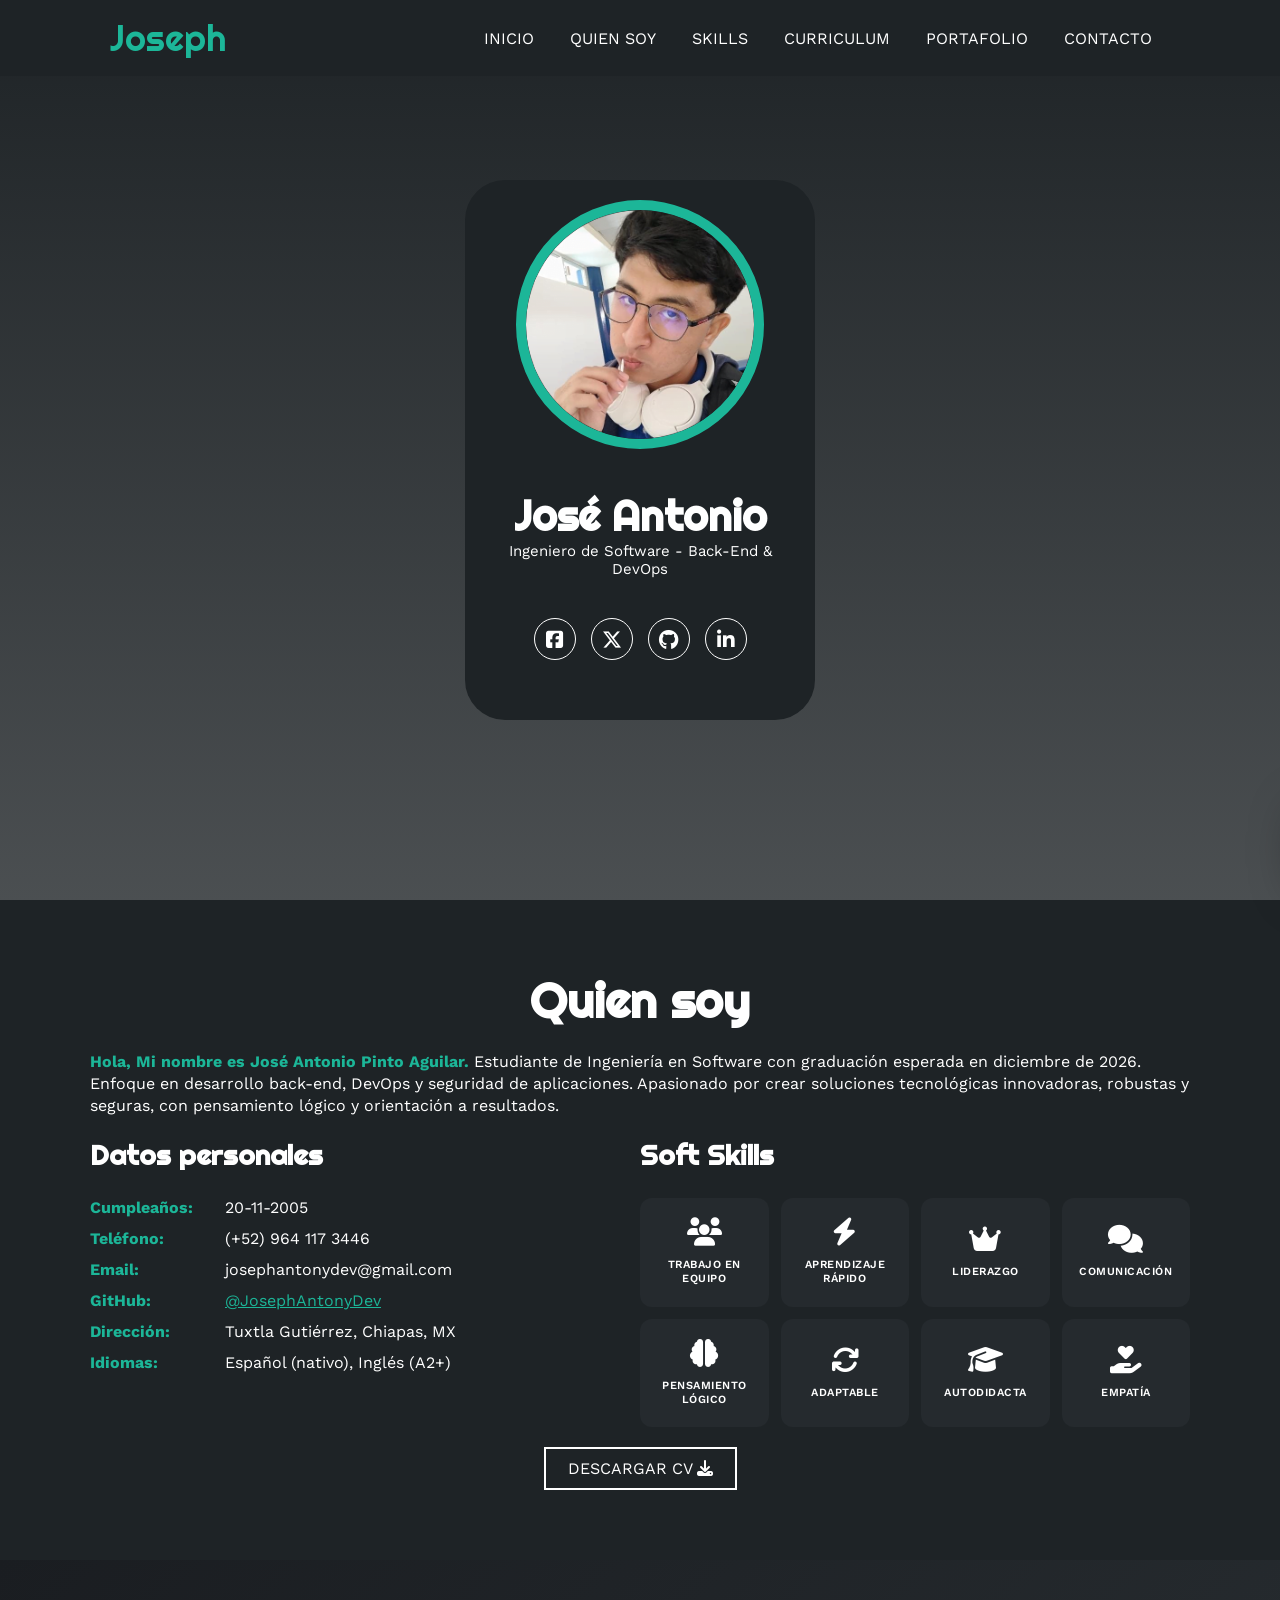
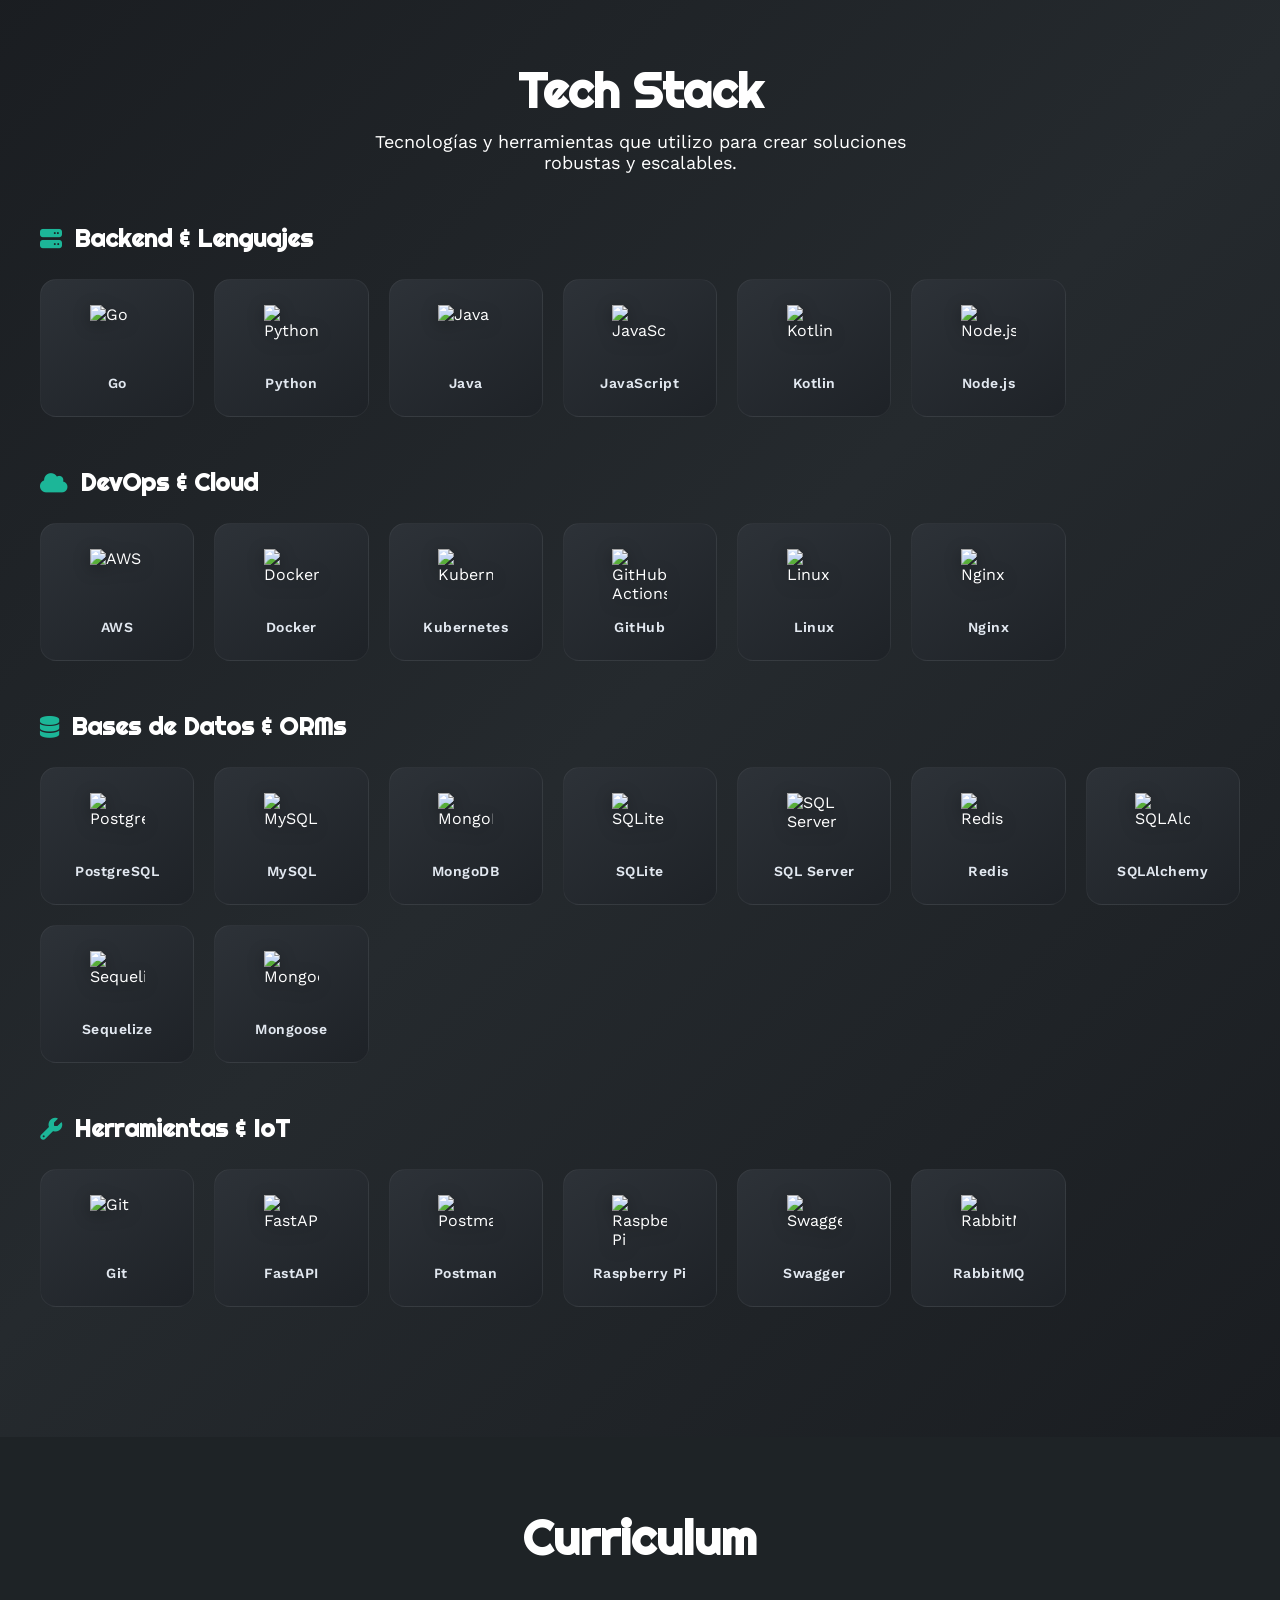
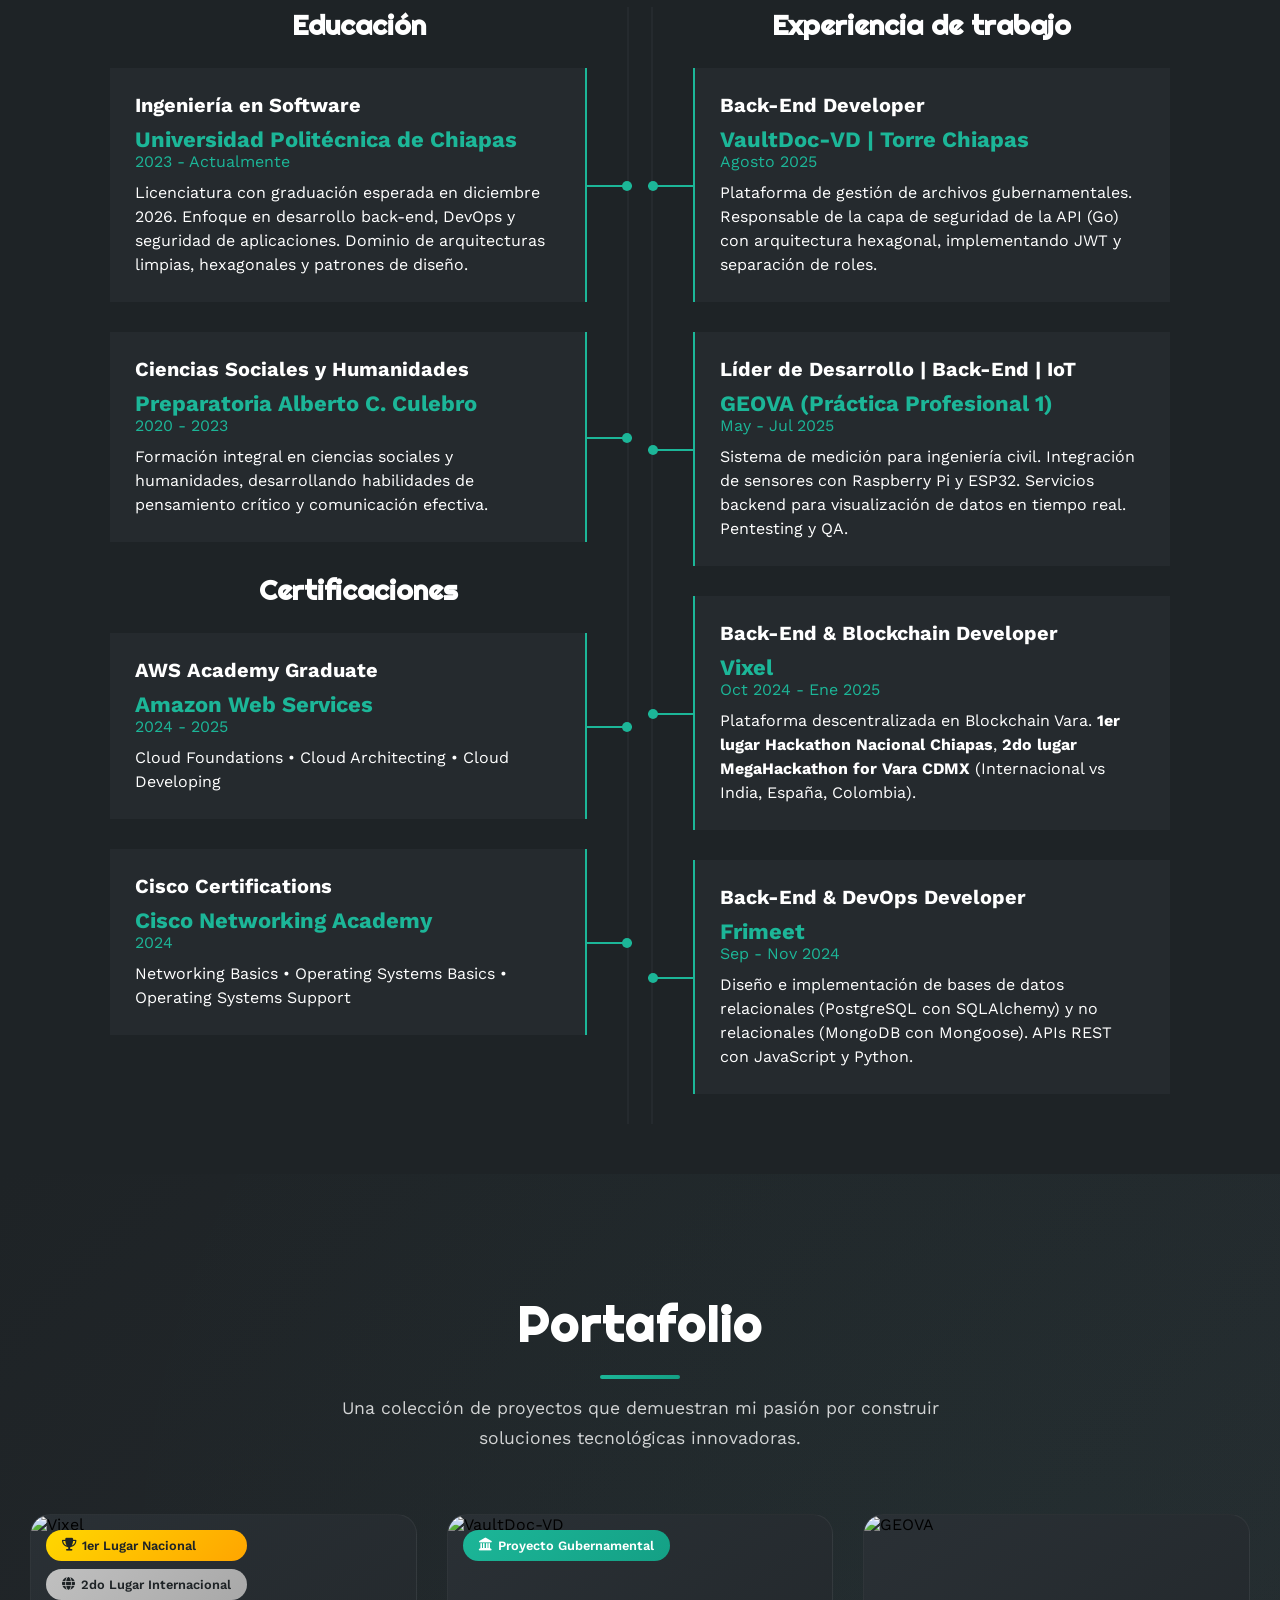
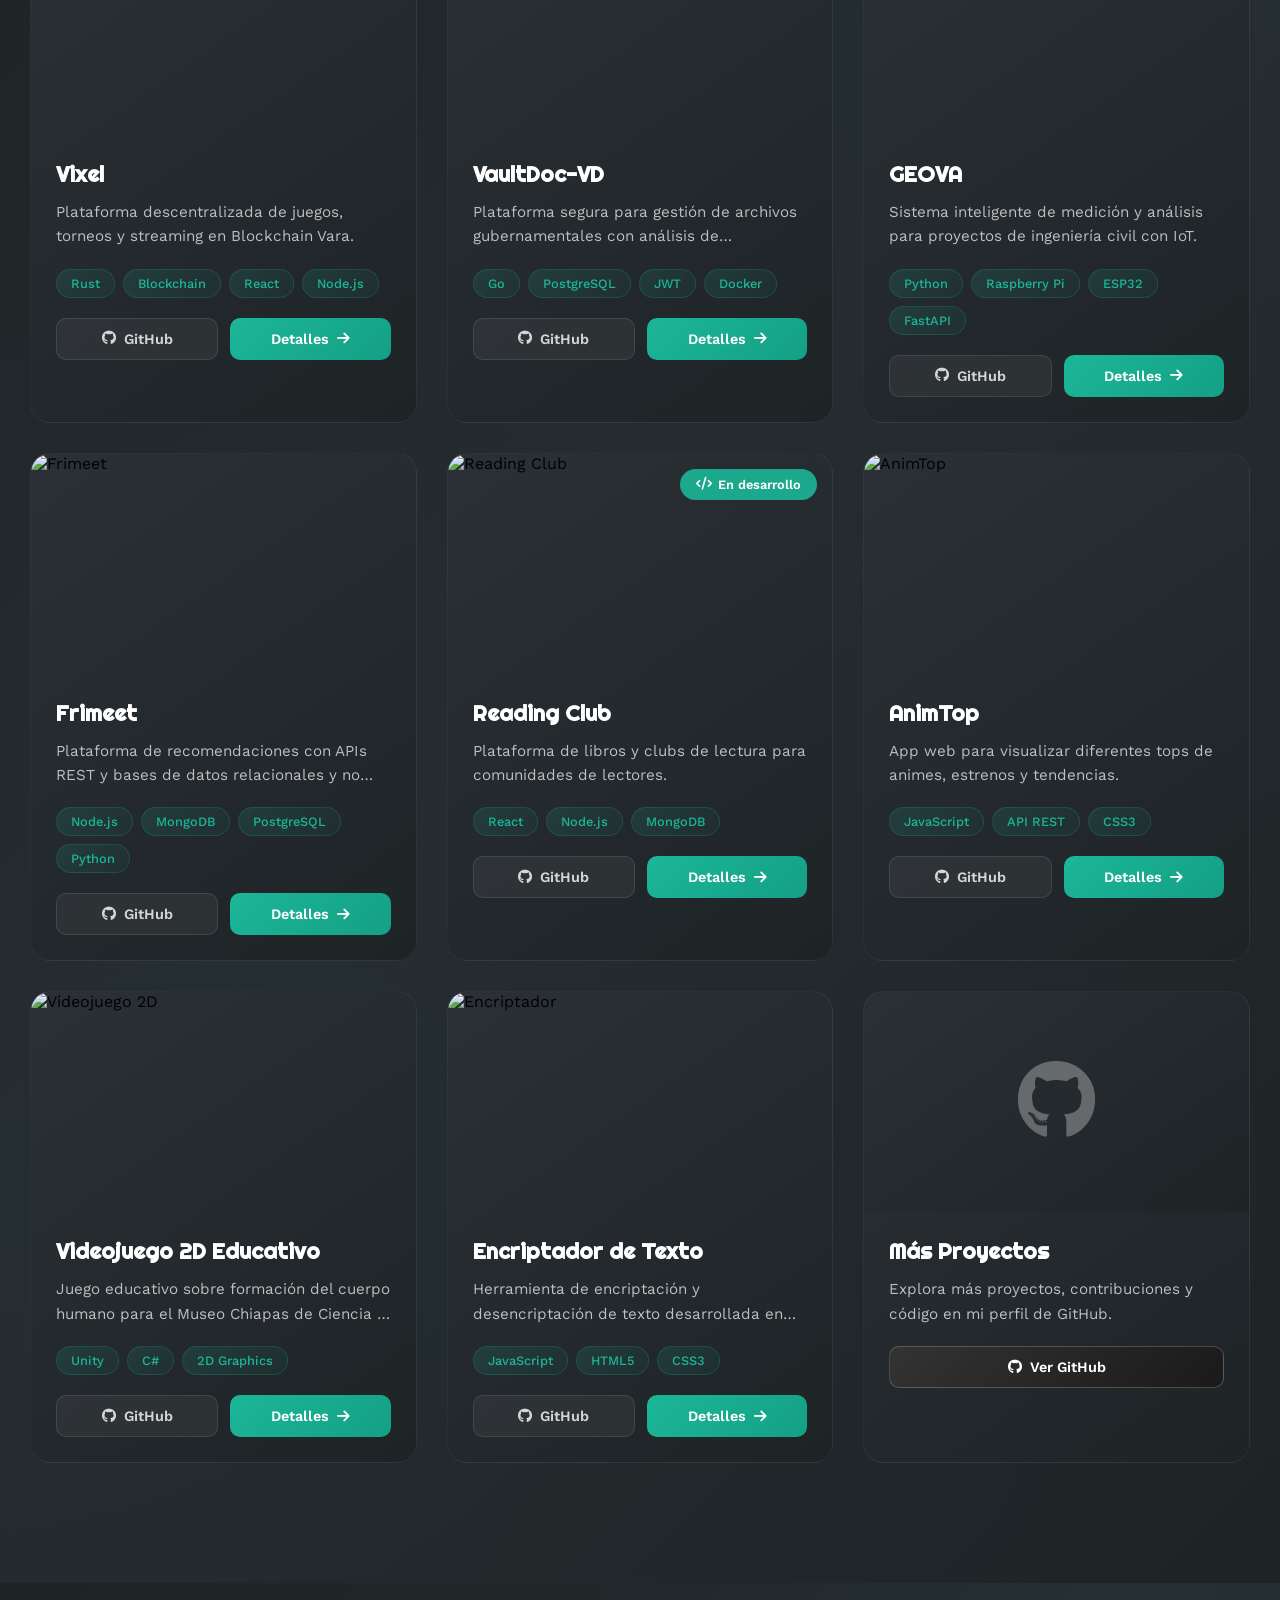
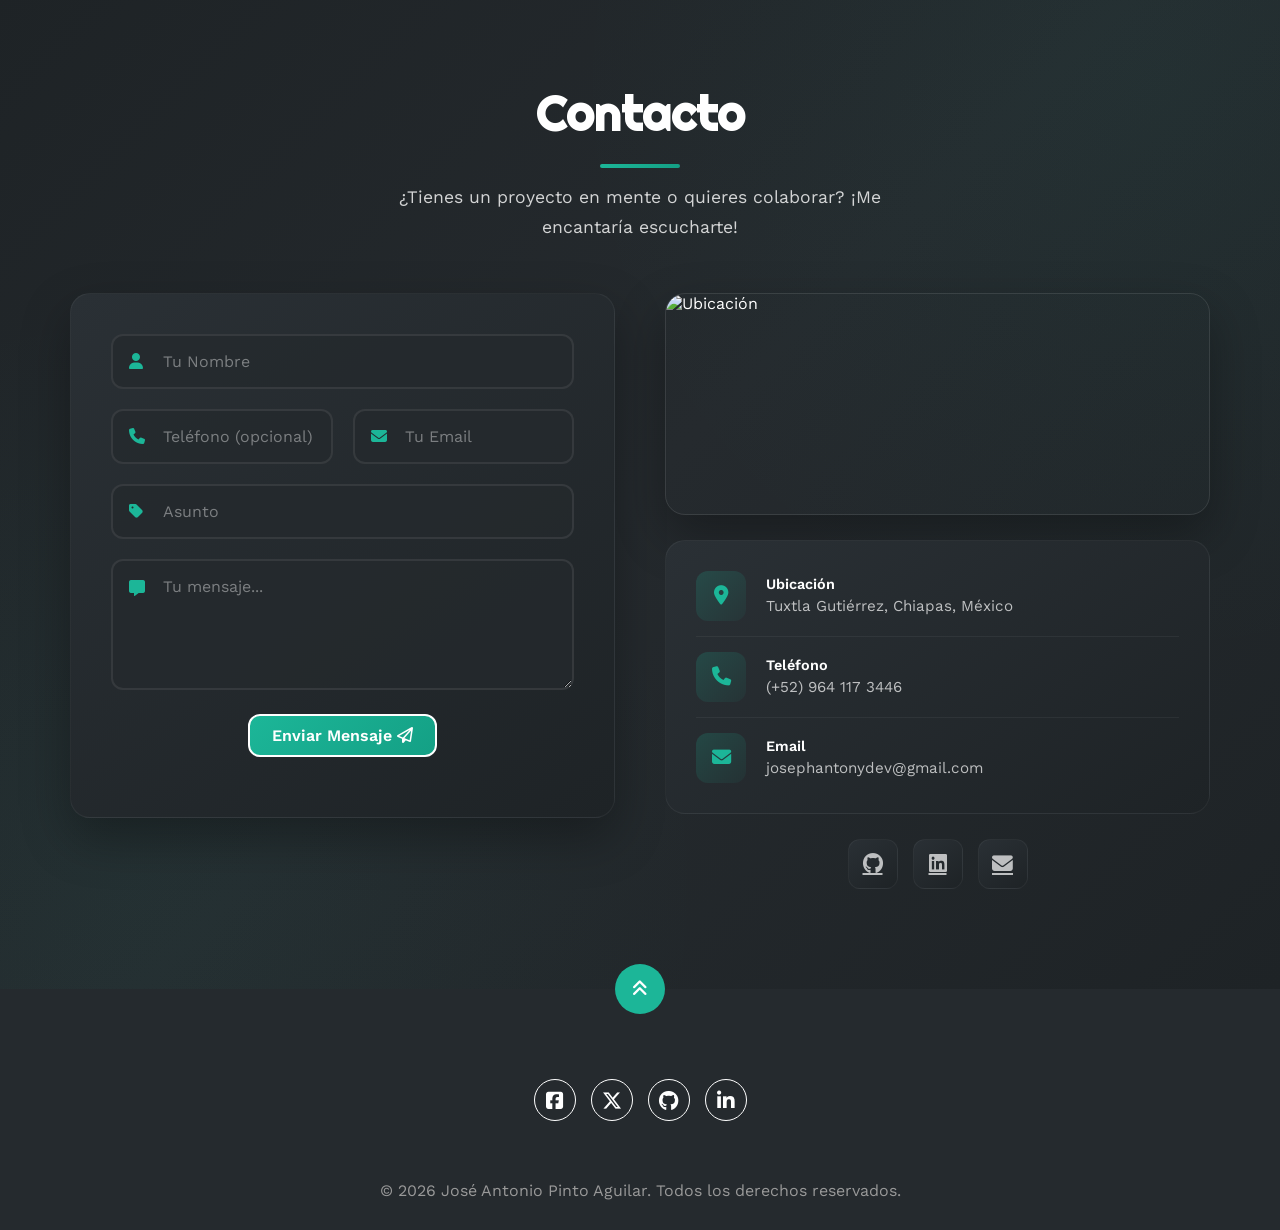
==== commit 637dd5be: "fix: photo profile" ====
--- a/index.html
+++ b/index.html
@@ -56,7 +56,7 @@
     <section id="inicio" class="inicio">
       <div class="contenido-banner">
         <div class="contenedor-img">
-          <img src="./img/inicio/YO.png" alt="José Antonio" />
+          <img src="./img/inicio/yo.png" alt="José Antonio" />
         </div>
         <h1>José Antonio</h1>
         <h2>Ingeniero de Software - Back-End & DevOps</h2>
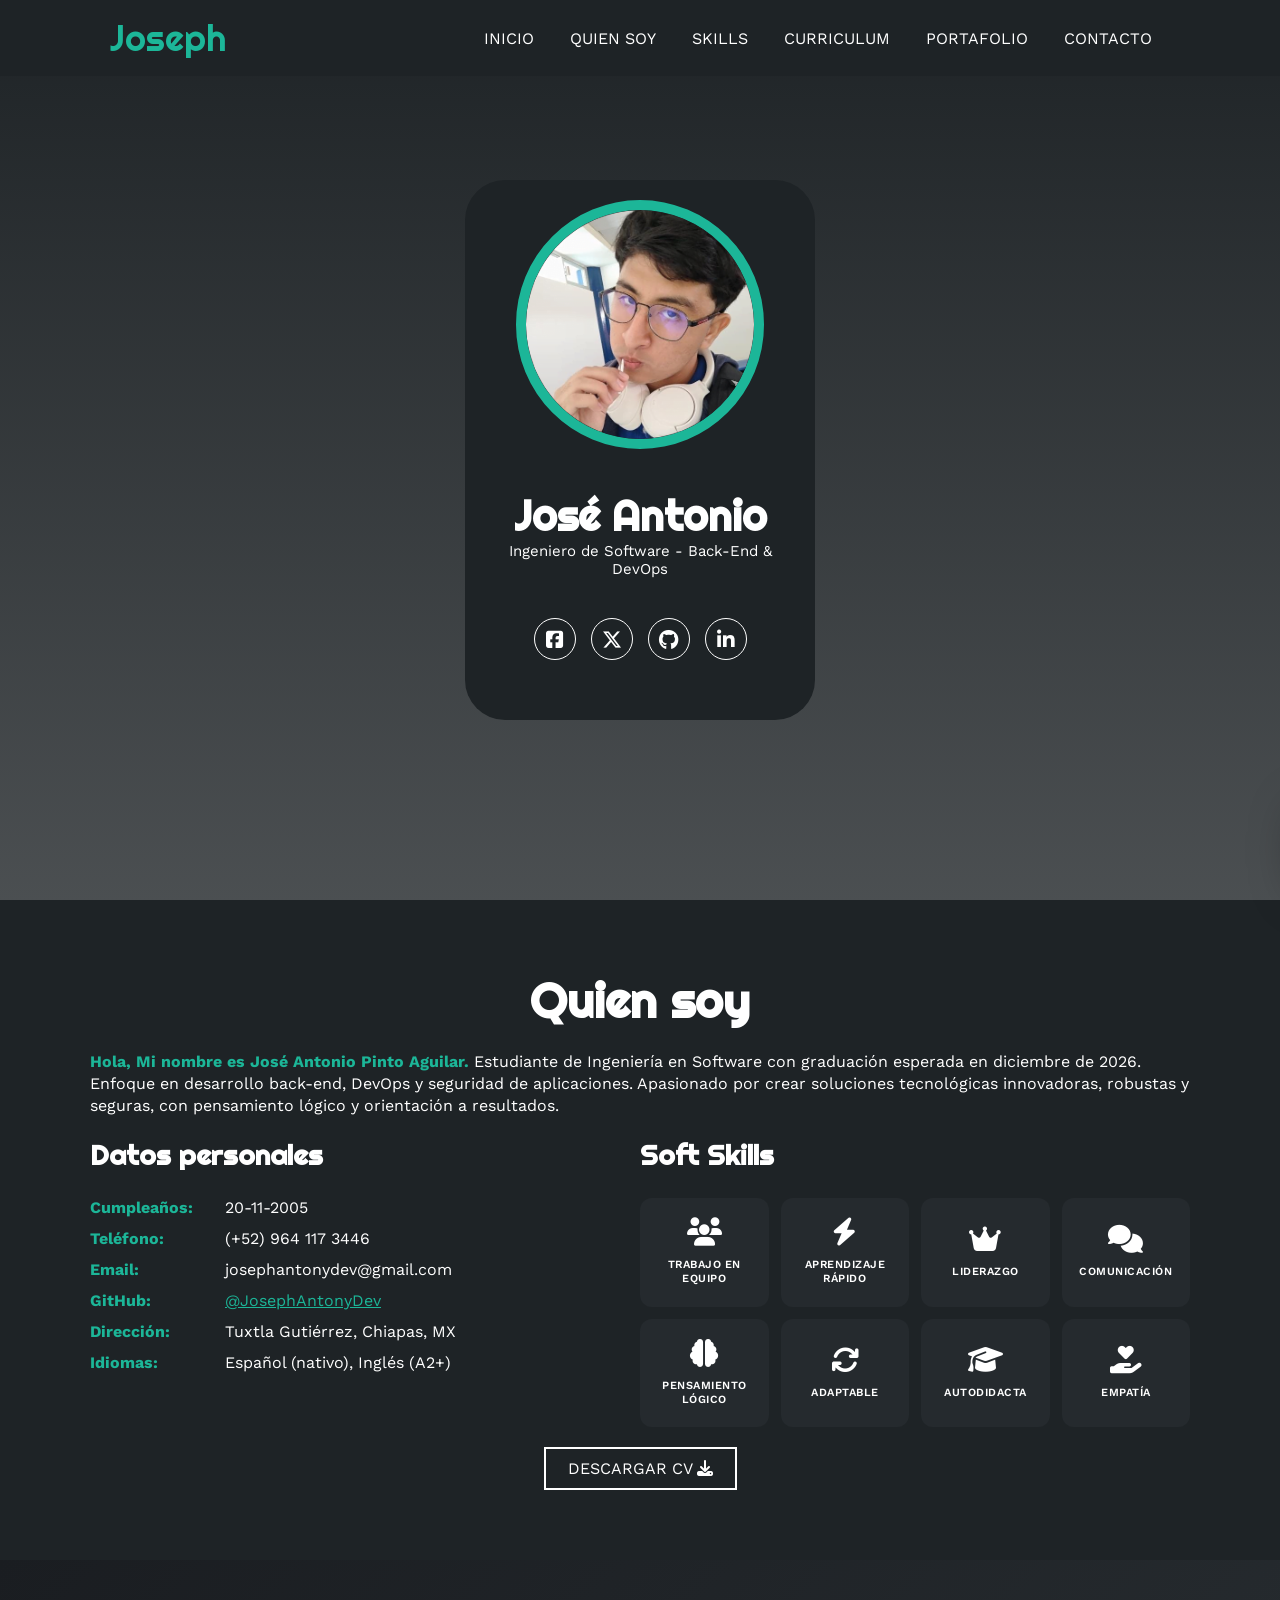
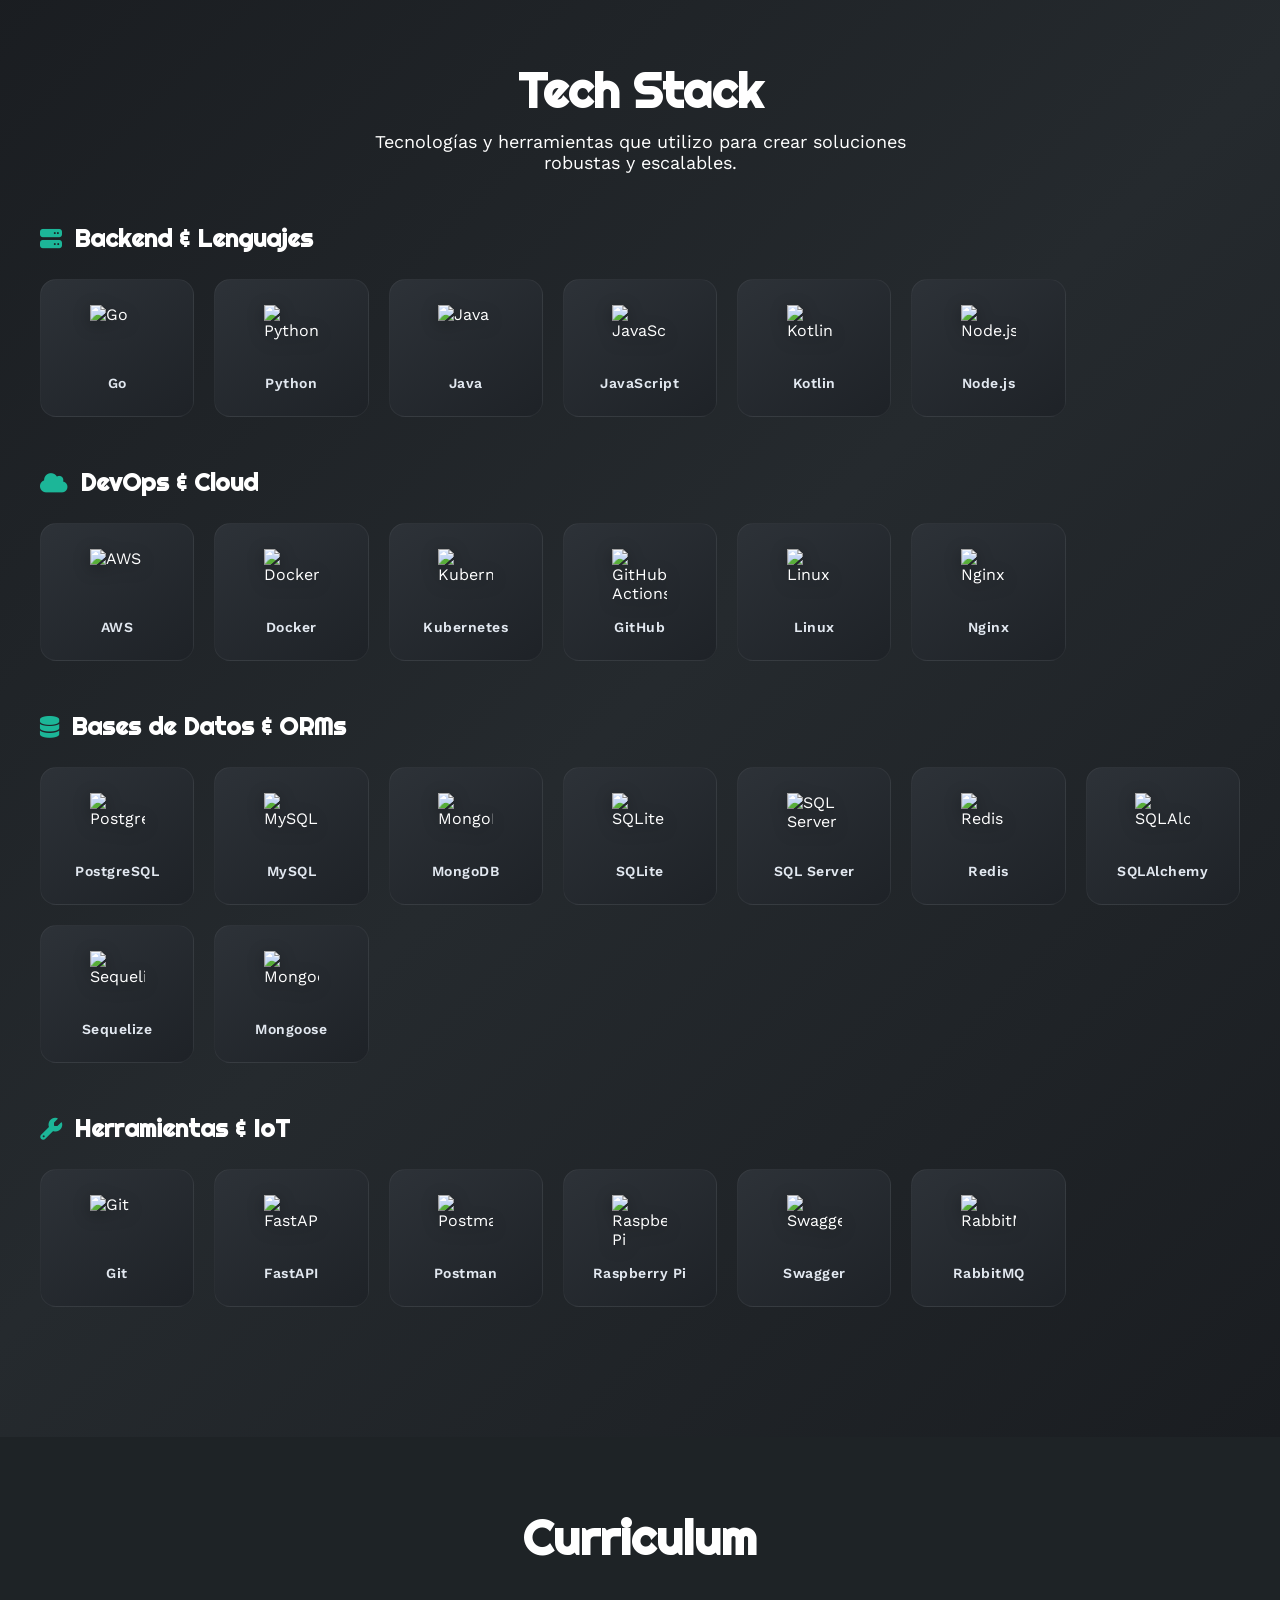
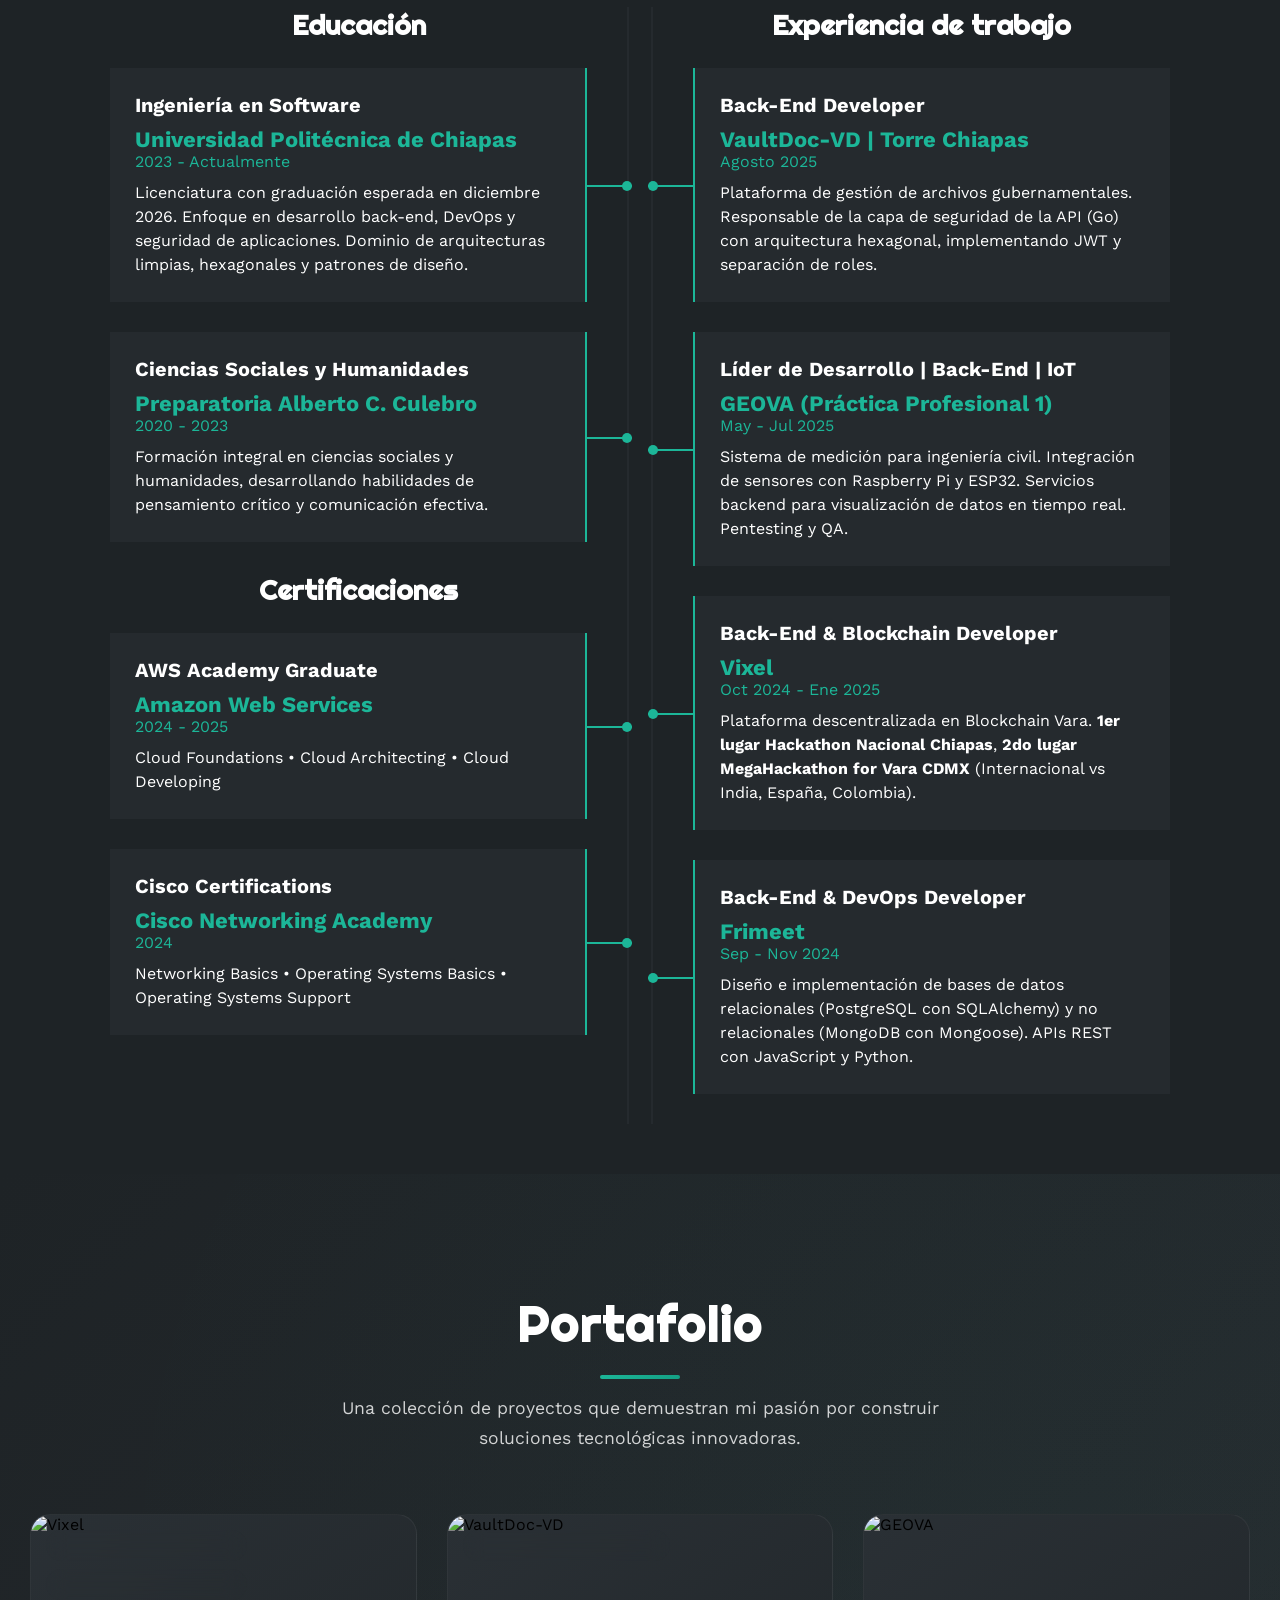
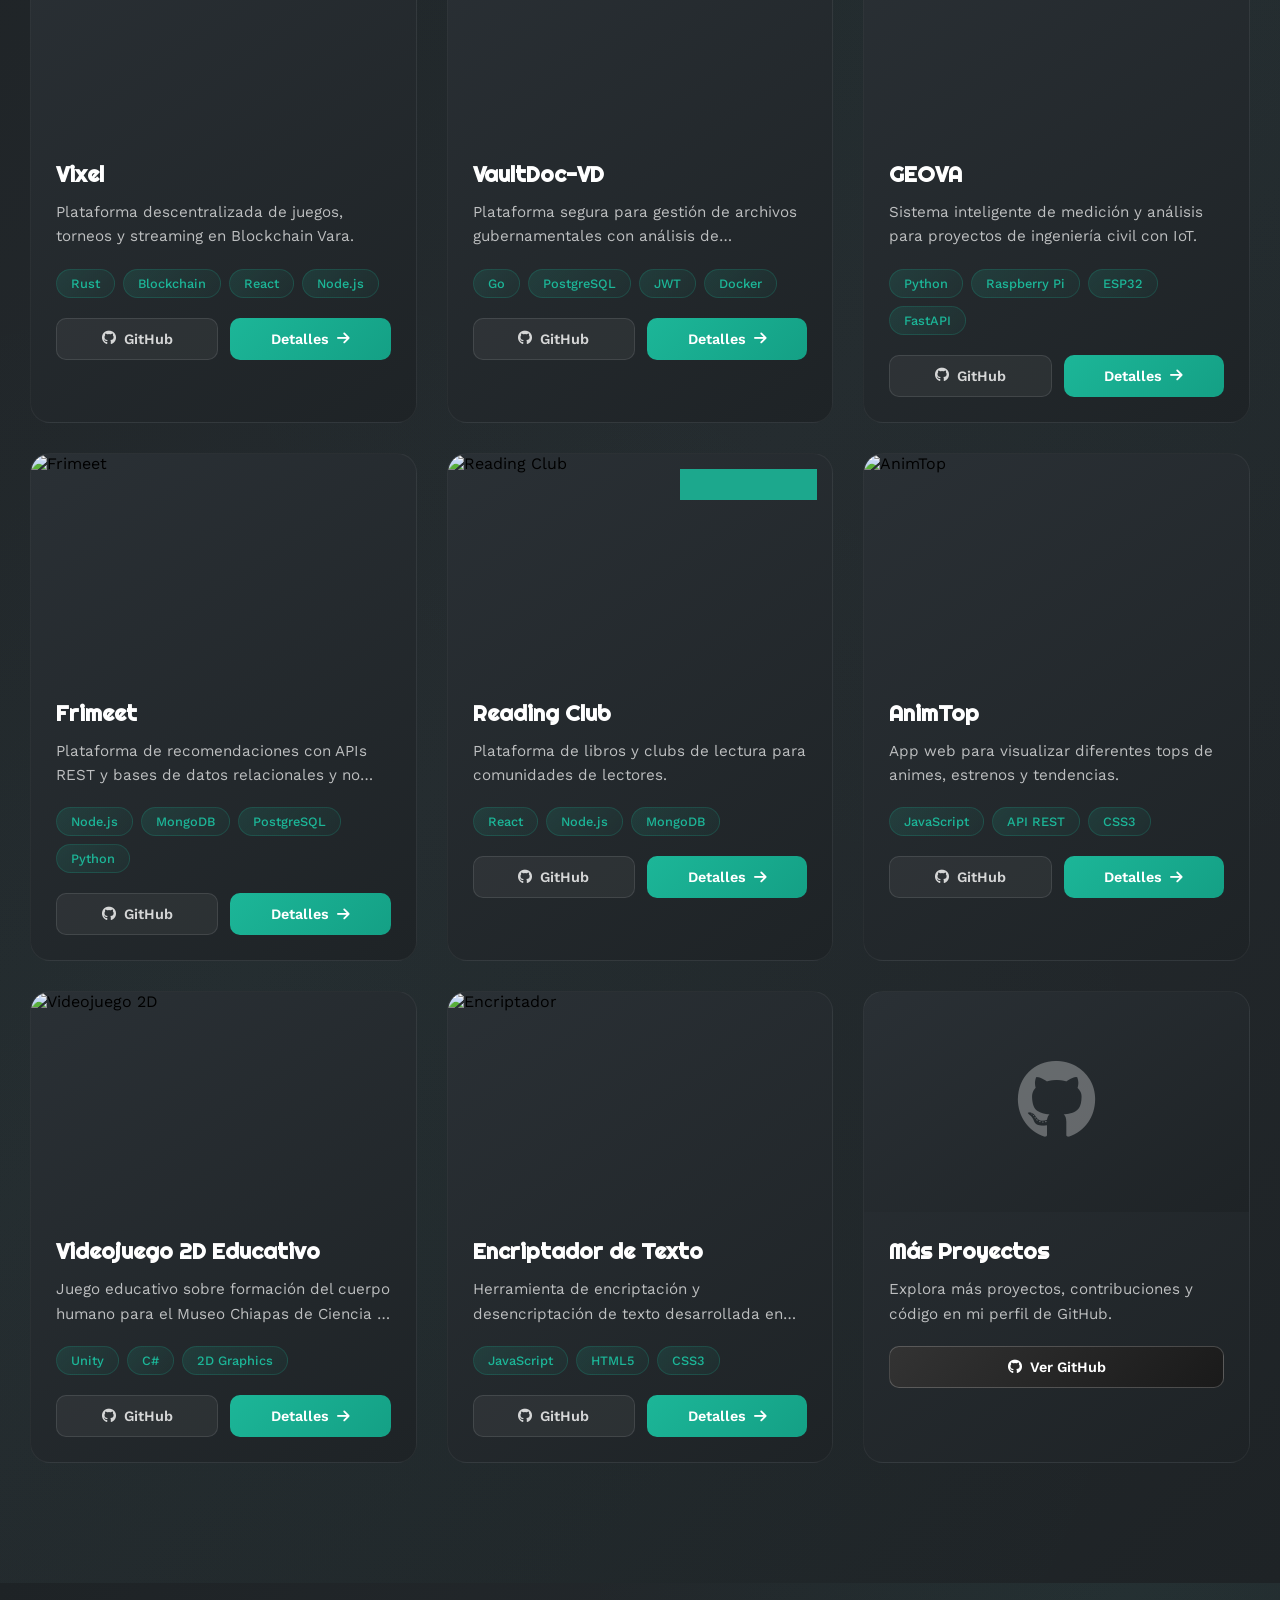
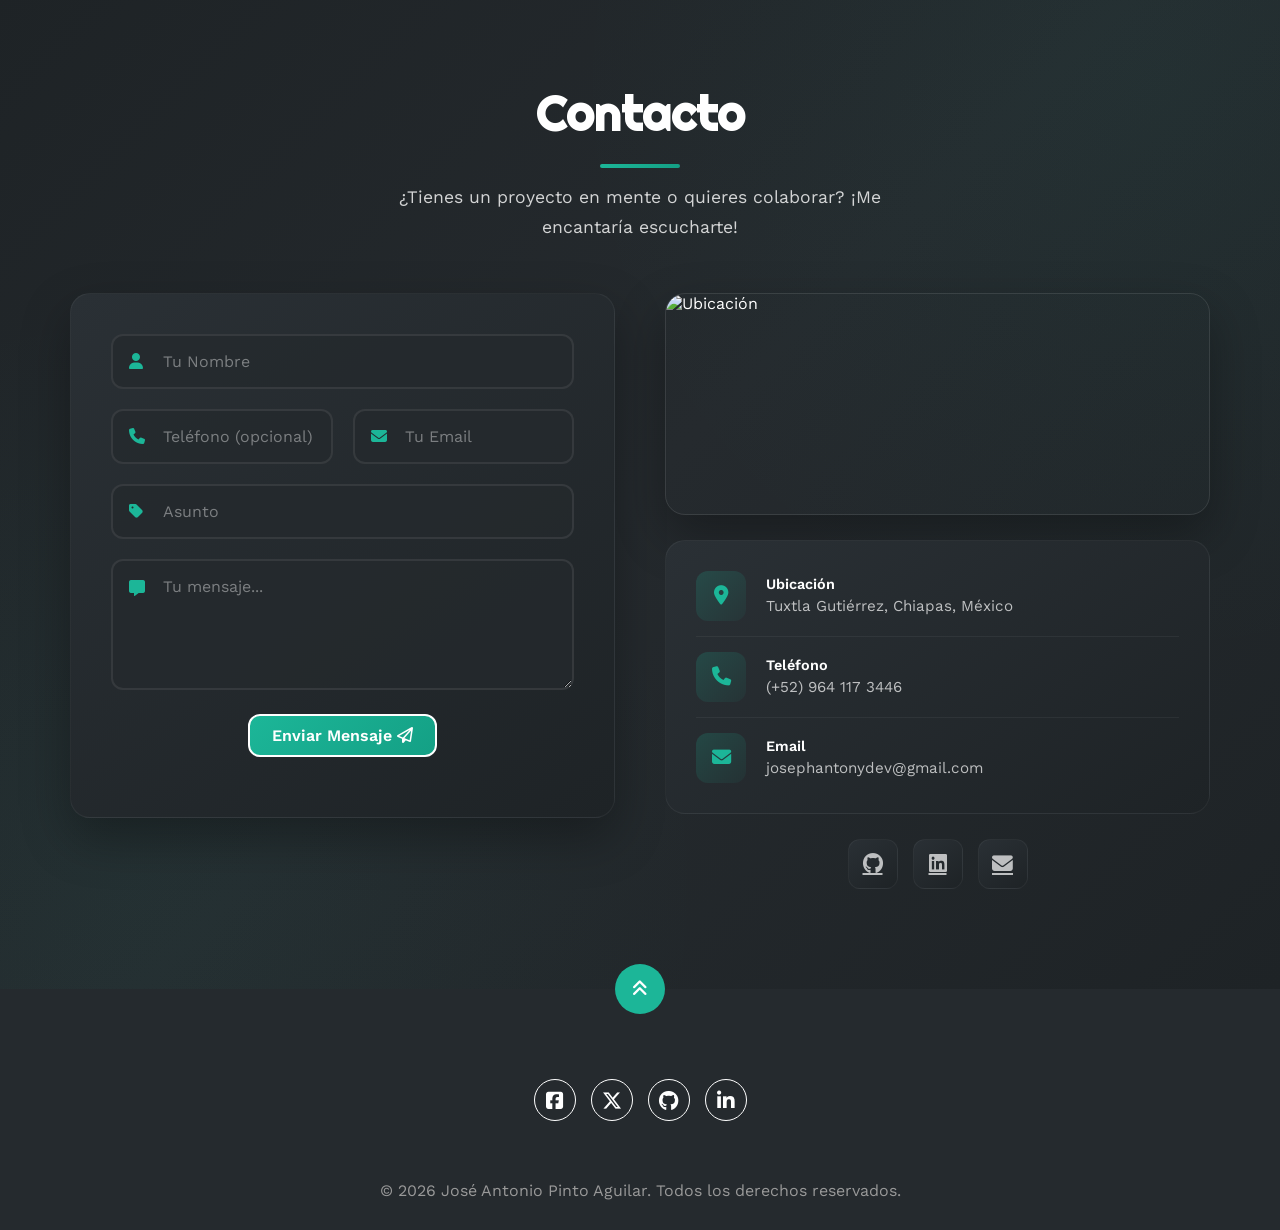
==== commit dd1a9ffa: "fix: linkedin link" ====
--- a/index.html
+++ b/index.html
@@ -833,7 +833,7 @@
               <a href="https://github.com/JosephAntonyDev" target="_blank" class="social-link">
                 <i class="fa-brands fa-github"></i>
               </a>
-              <a href="https://linkedin.com/in/tu-perfil" target="_blank" class="social-link">
+              <a href="https://www.linkedin.com/in/jos%C3%A9-antonio-pinto-aguilar-b884b92a2/" target="_blank" class="social-link">
                 <i class="fa-brands fa-linkedin"></i>
               </a>
               <a href="mailto:josephantonydev@gmail.com" class="social-link">
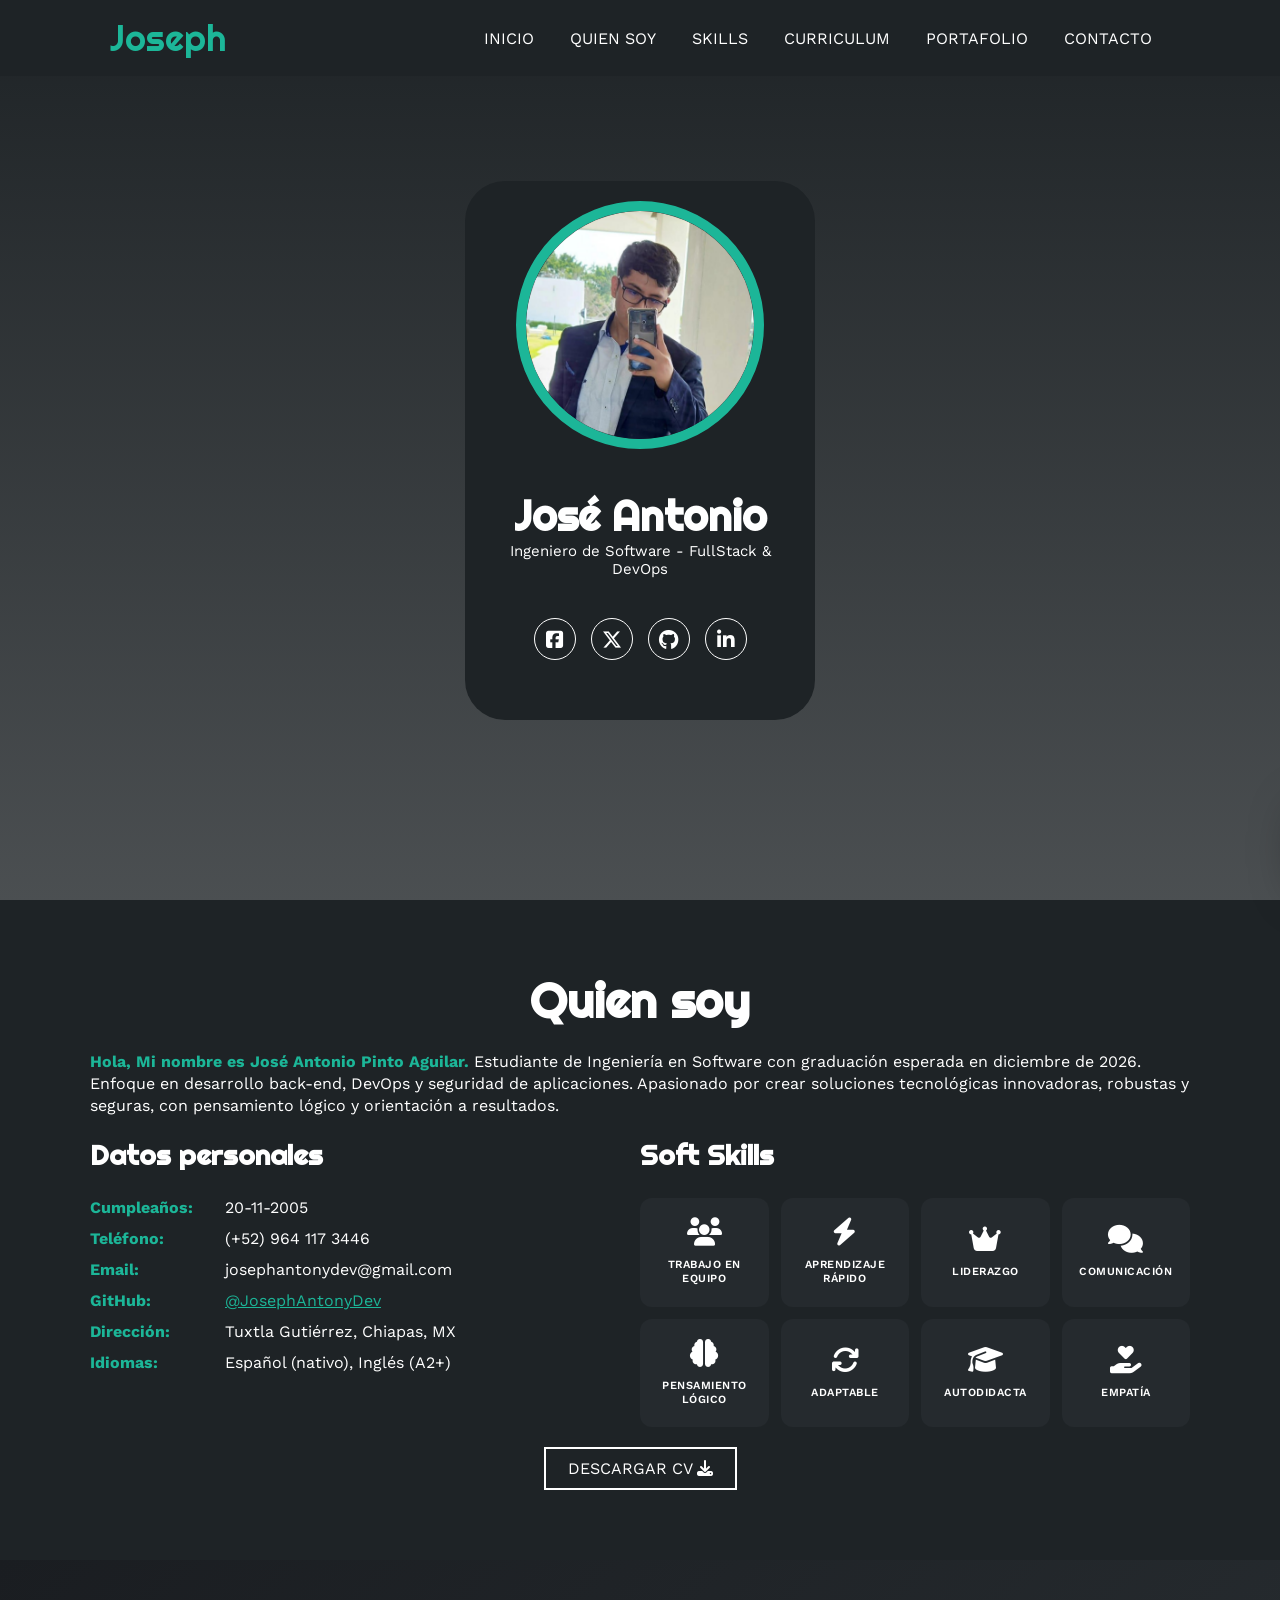
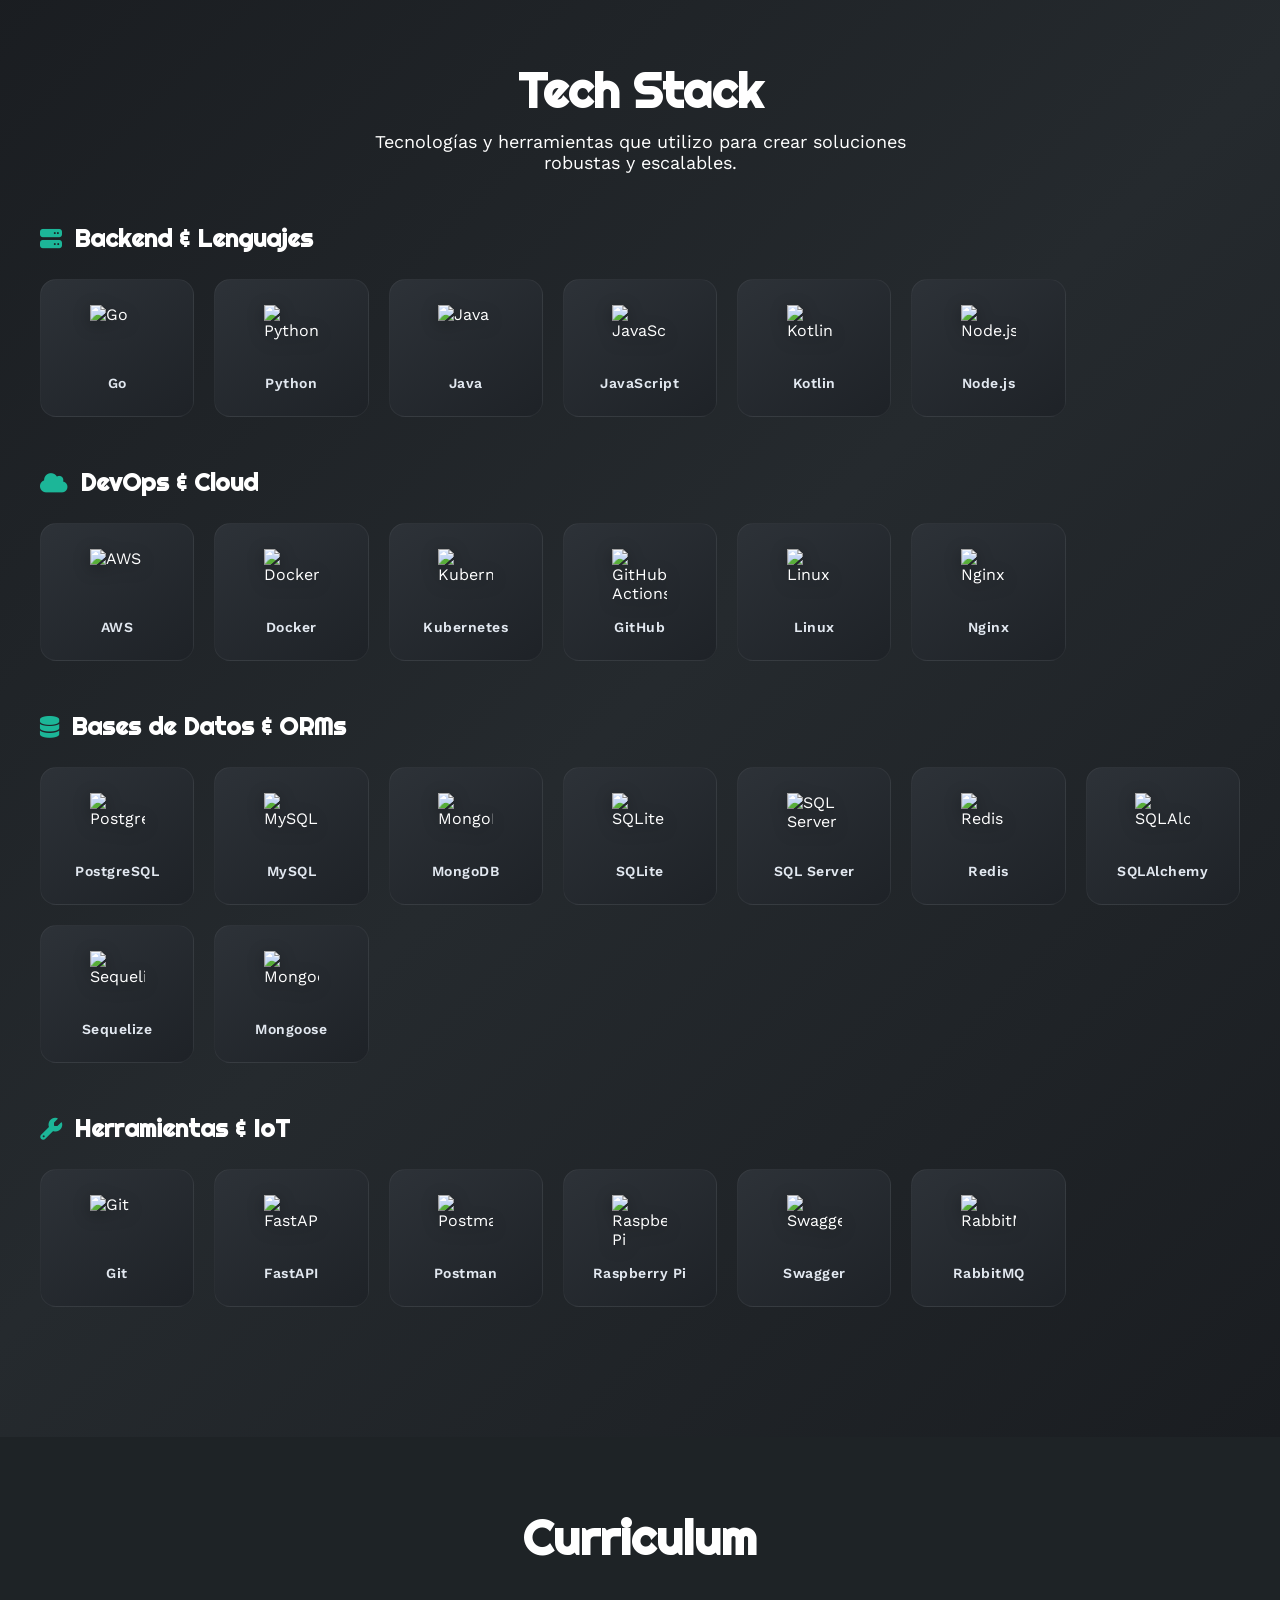
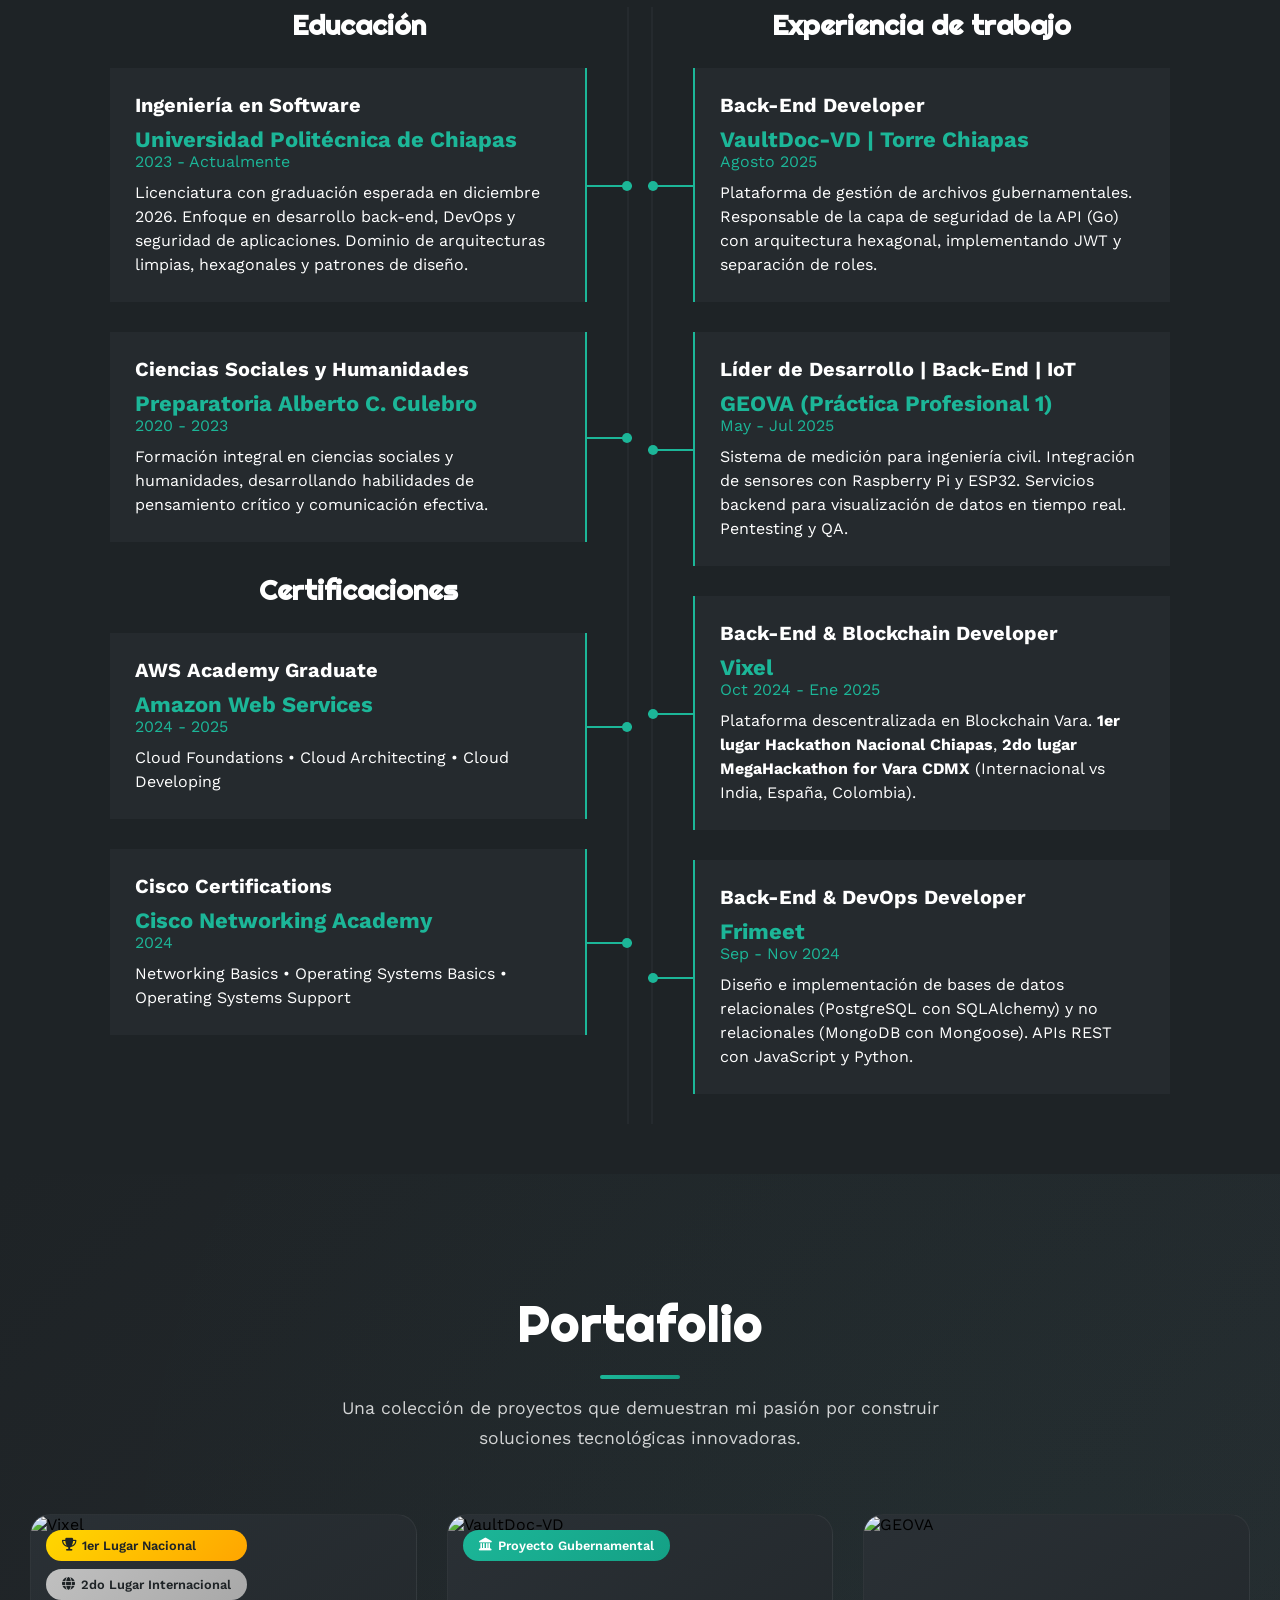
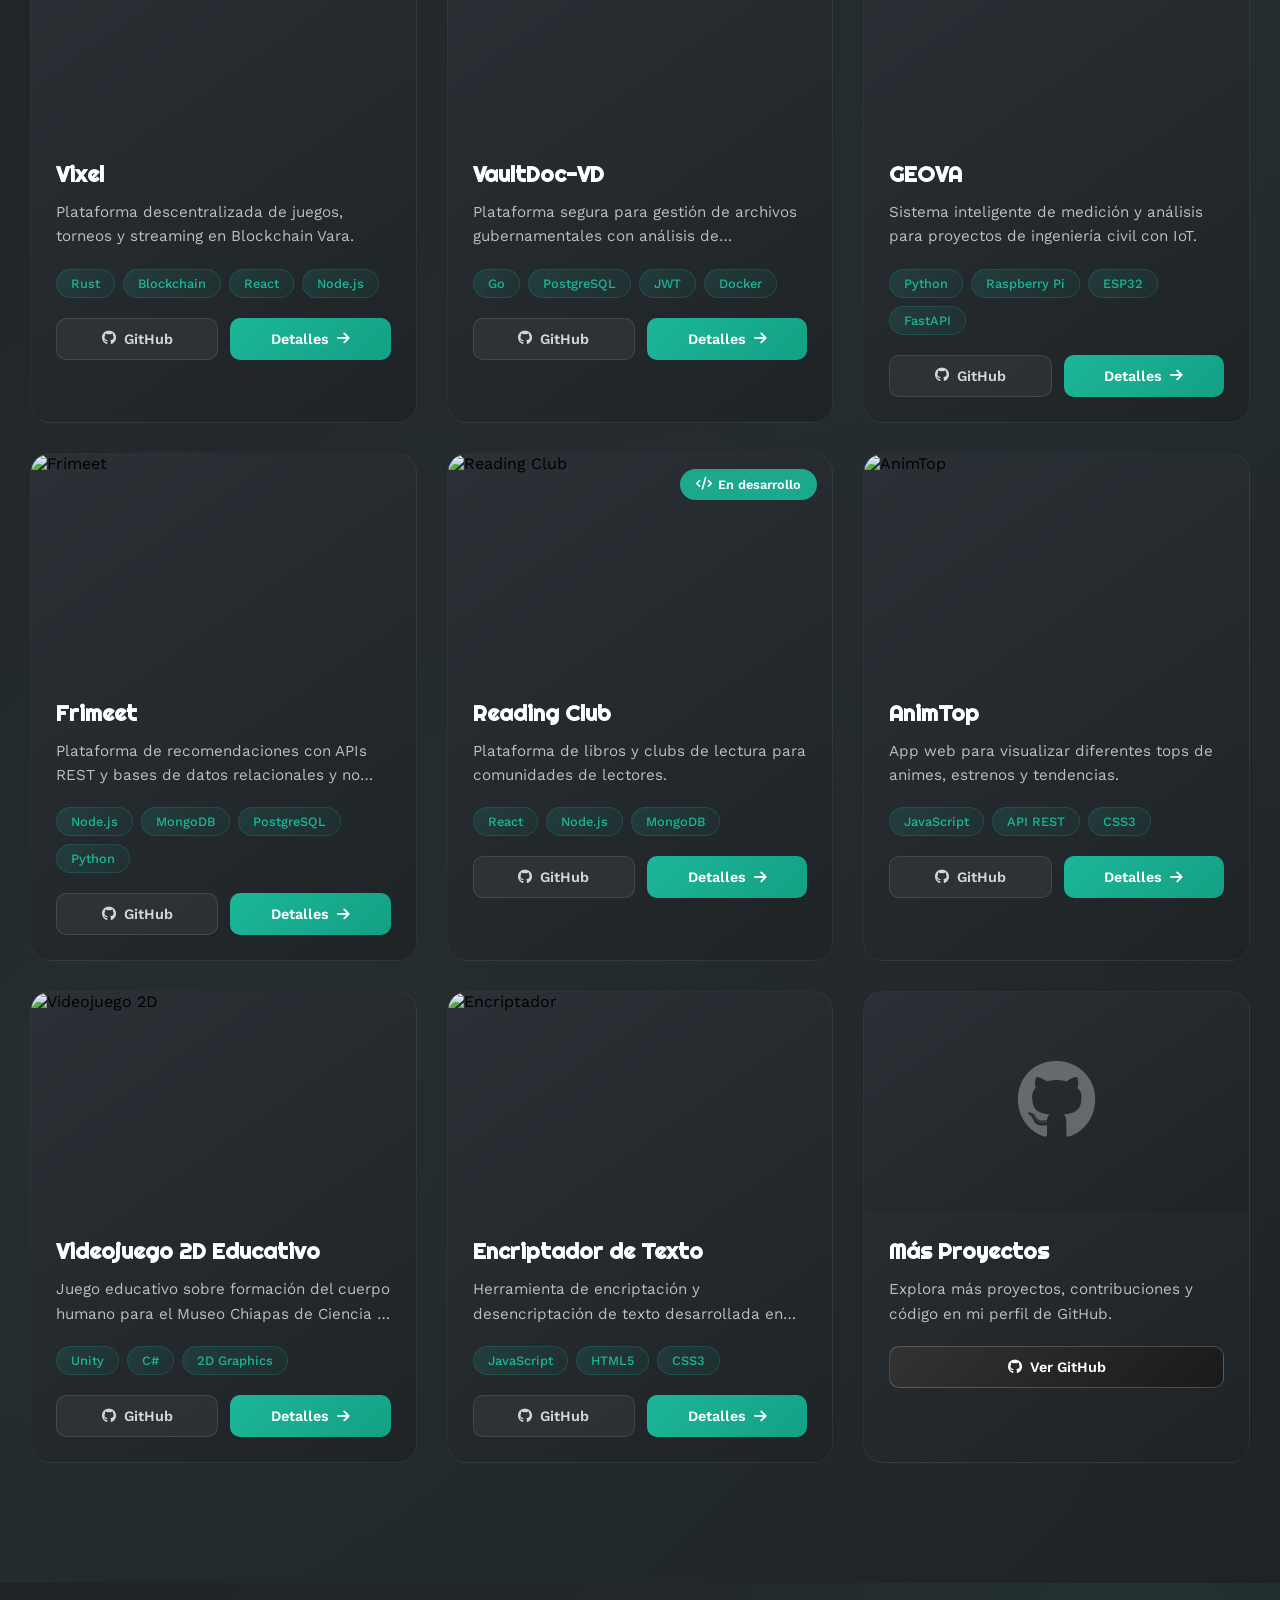
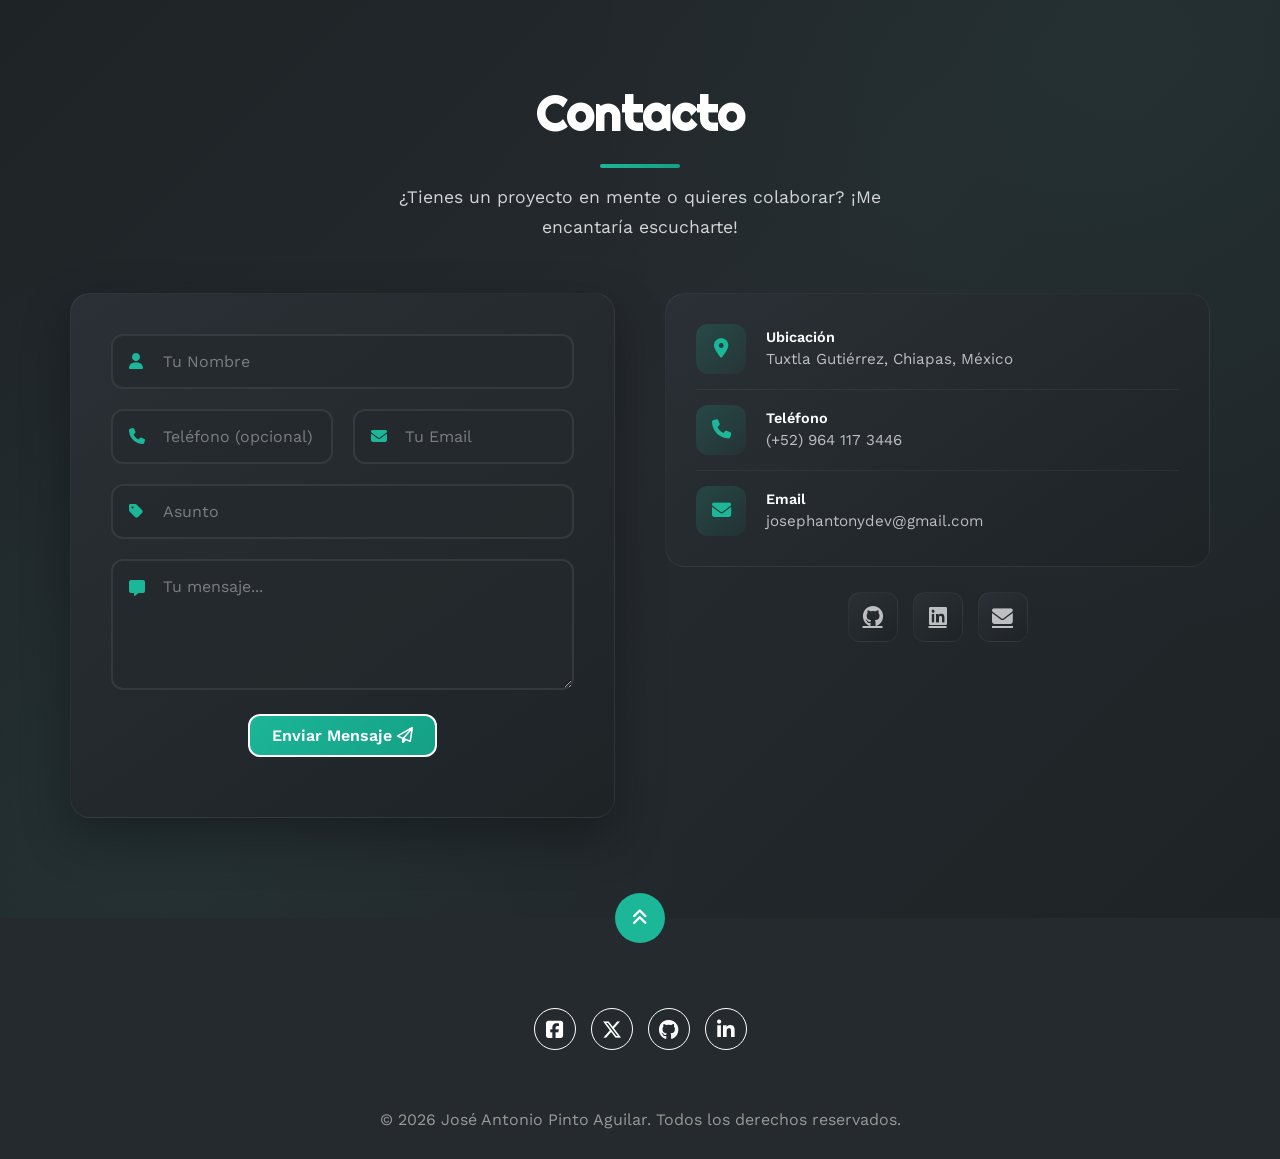
==== commit 841cbb49: "new image, icon, description of profile and remove ubication" ====
--- a/index.html
+++ b/index.html
@@ -1,7 +1,7 @@
 <!DOCTYPE html>
 <html lang="es">
   <head>
-    <link rel="shortcut icon" id="icon" href="./img/circulo minimal.jpg" />
+    <link rel="shortcut icon" id="icon" href="./img/inicio/circulo.ico" />
     <!-- CSS Base -->
     <link rel="stylesheet" href="./css/base/reset.css" />
     <!-- CSS Componentes -->
@@ -56,10 +56,10 @@
     <section id="inicio" class="inicio">
       <div class="contenido-banner">
         <div class="contenedor-img">
-          <img src="./img/inicio/yo.png" alt="José Antonio" />
+          <img src="./img/inicio/josephcirculo.png" alt="José Antonio" />
         </div>
         <h1>José Antonio</h1>
-        <h2>Ingeniero de Software - Back-End & DevOps</h2>
+        <h2>Ingeniero de Software - FullStack & DevOps</h2>
         <div class="redes">
           <a href="https://www.facebook.com/profile.php?id=100095386909467"><i class="fa-brands fa-square-facebook"></i></a>
           <a href="https://x.com/VixelTorn?t=juc2I8E3DvIEB1c-SQQt9Q&s=08"><i class="fa-brands fa-x-twitter"></i></a>
@@ -797,9 +797,6 @@
           
           <!--Info de contacto-->
           <div class="contacto-info-container">
-            <div class="contacto-mapa">
-              <img src="./img/contacto/mapa.png" alt="Ubicación">
-            </div>
             <div class="contacto-info">
               <div class="info-item">
                 <div class="info-icon">
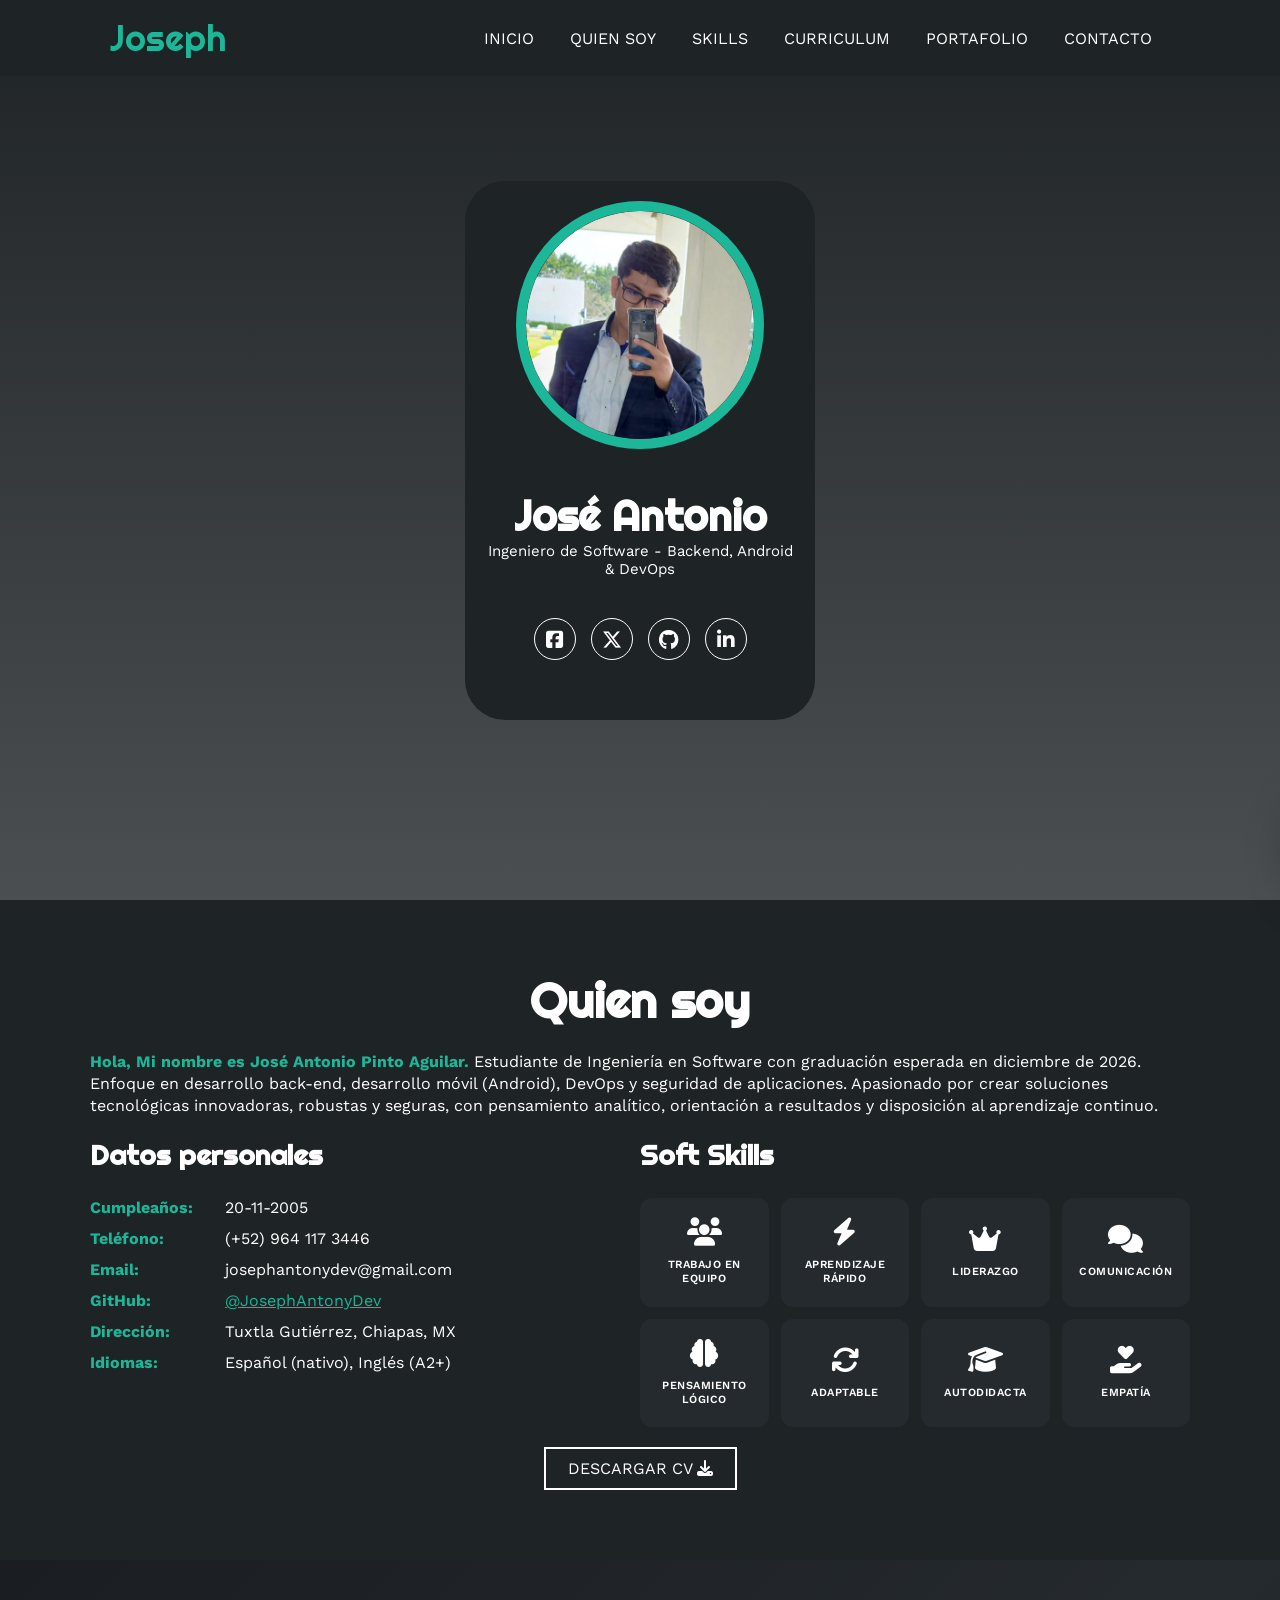
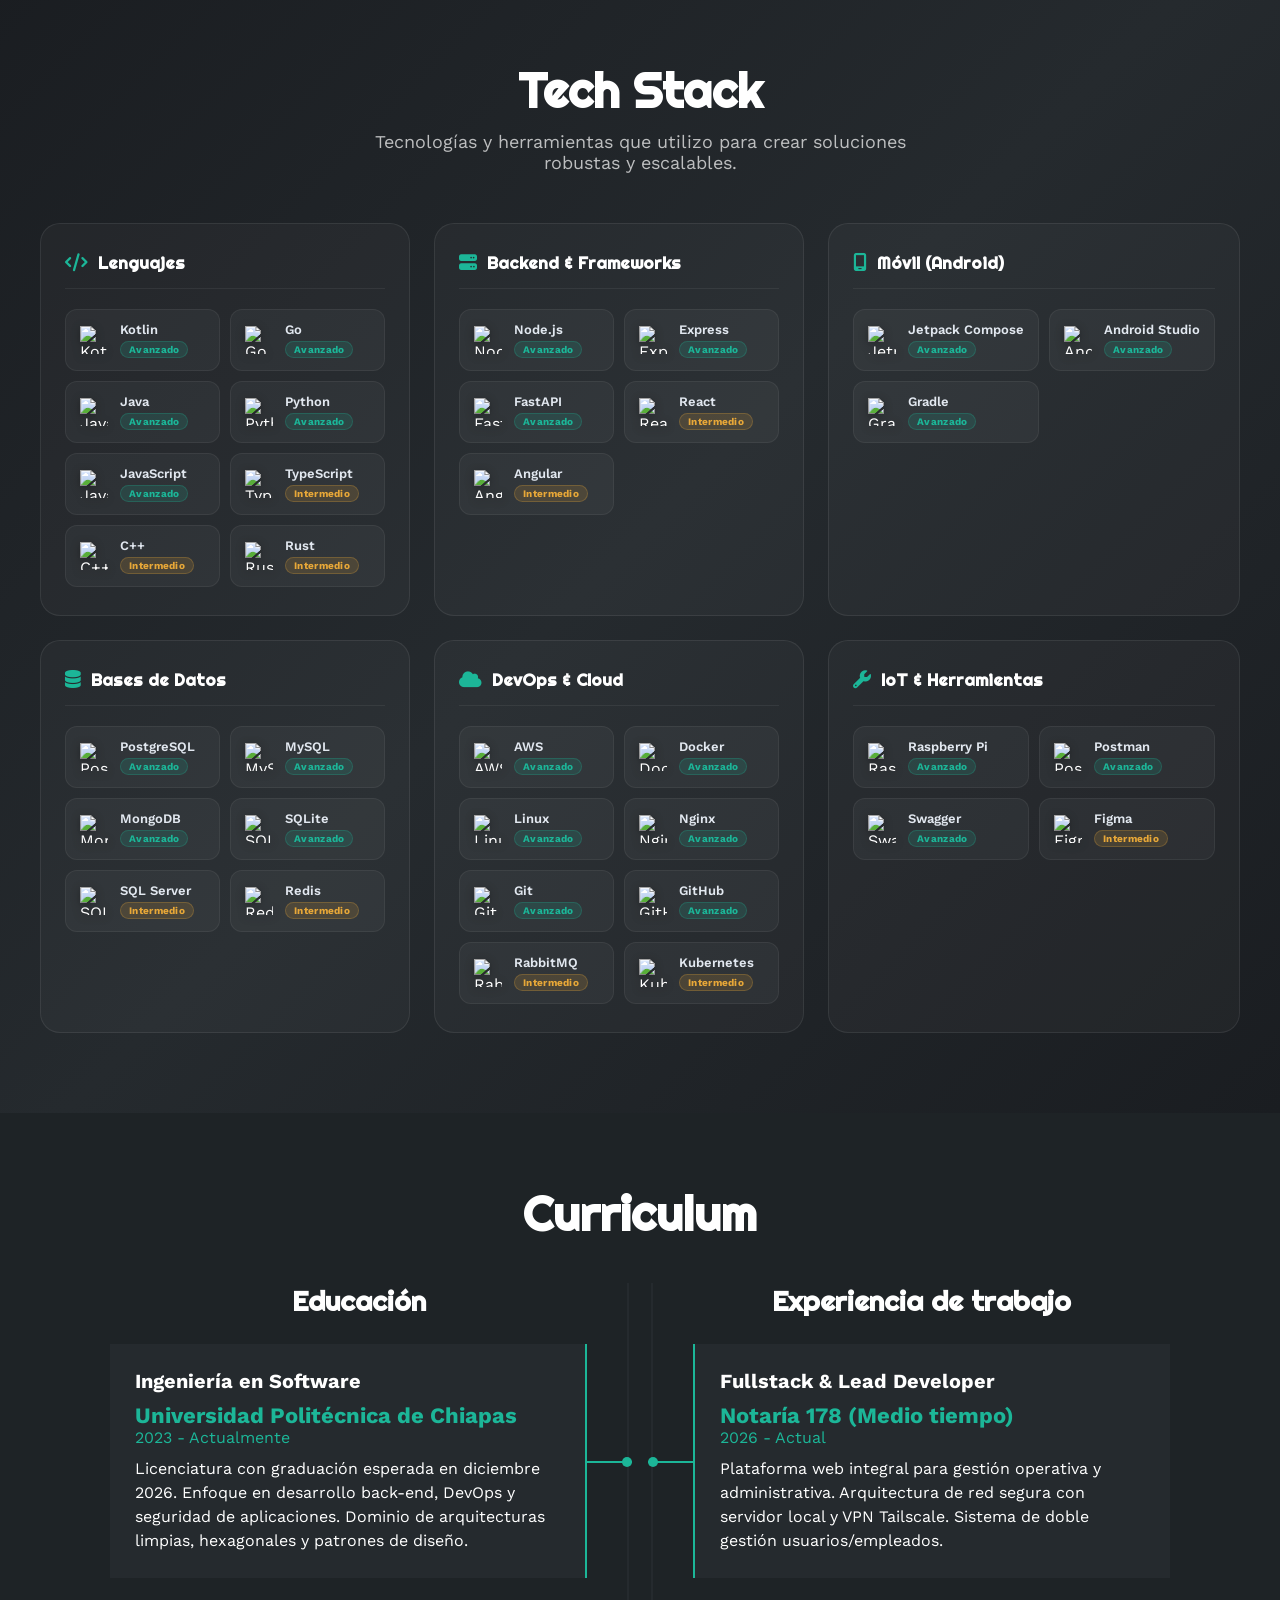
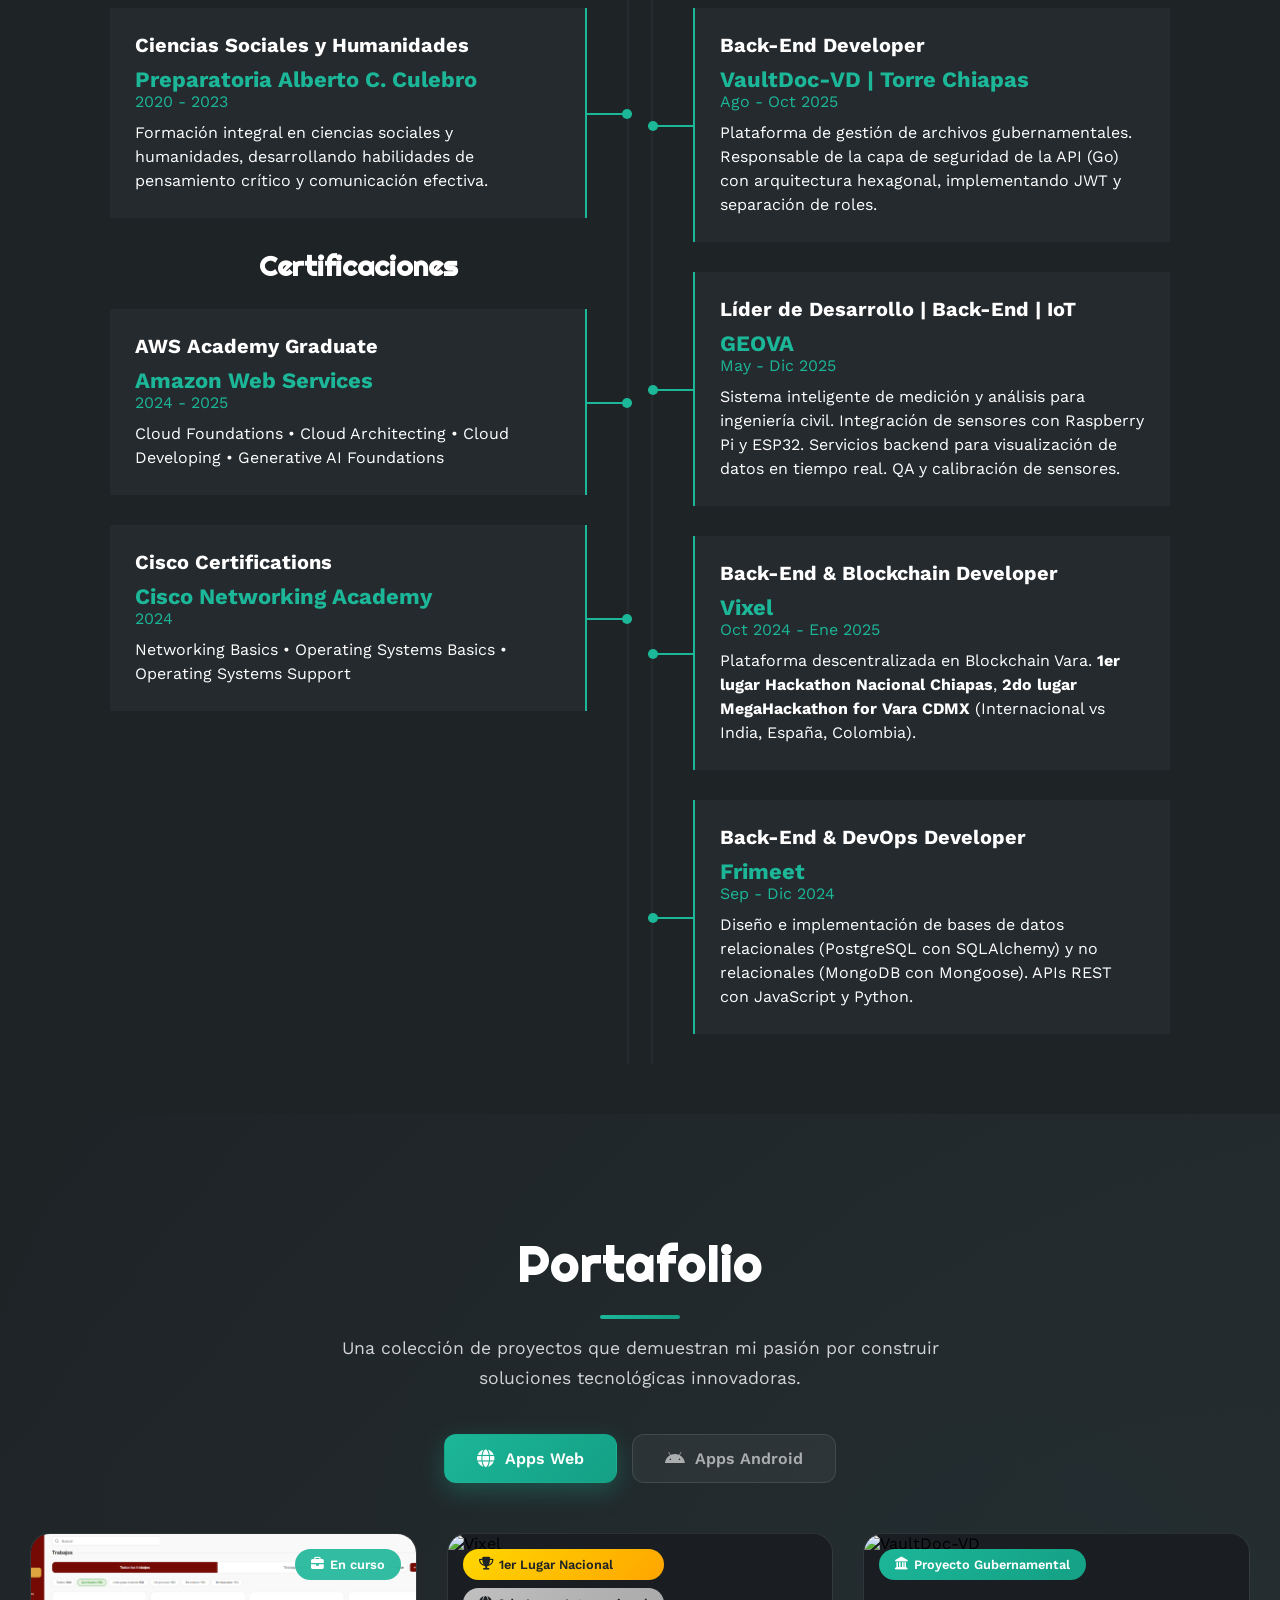
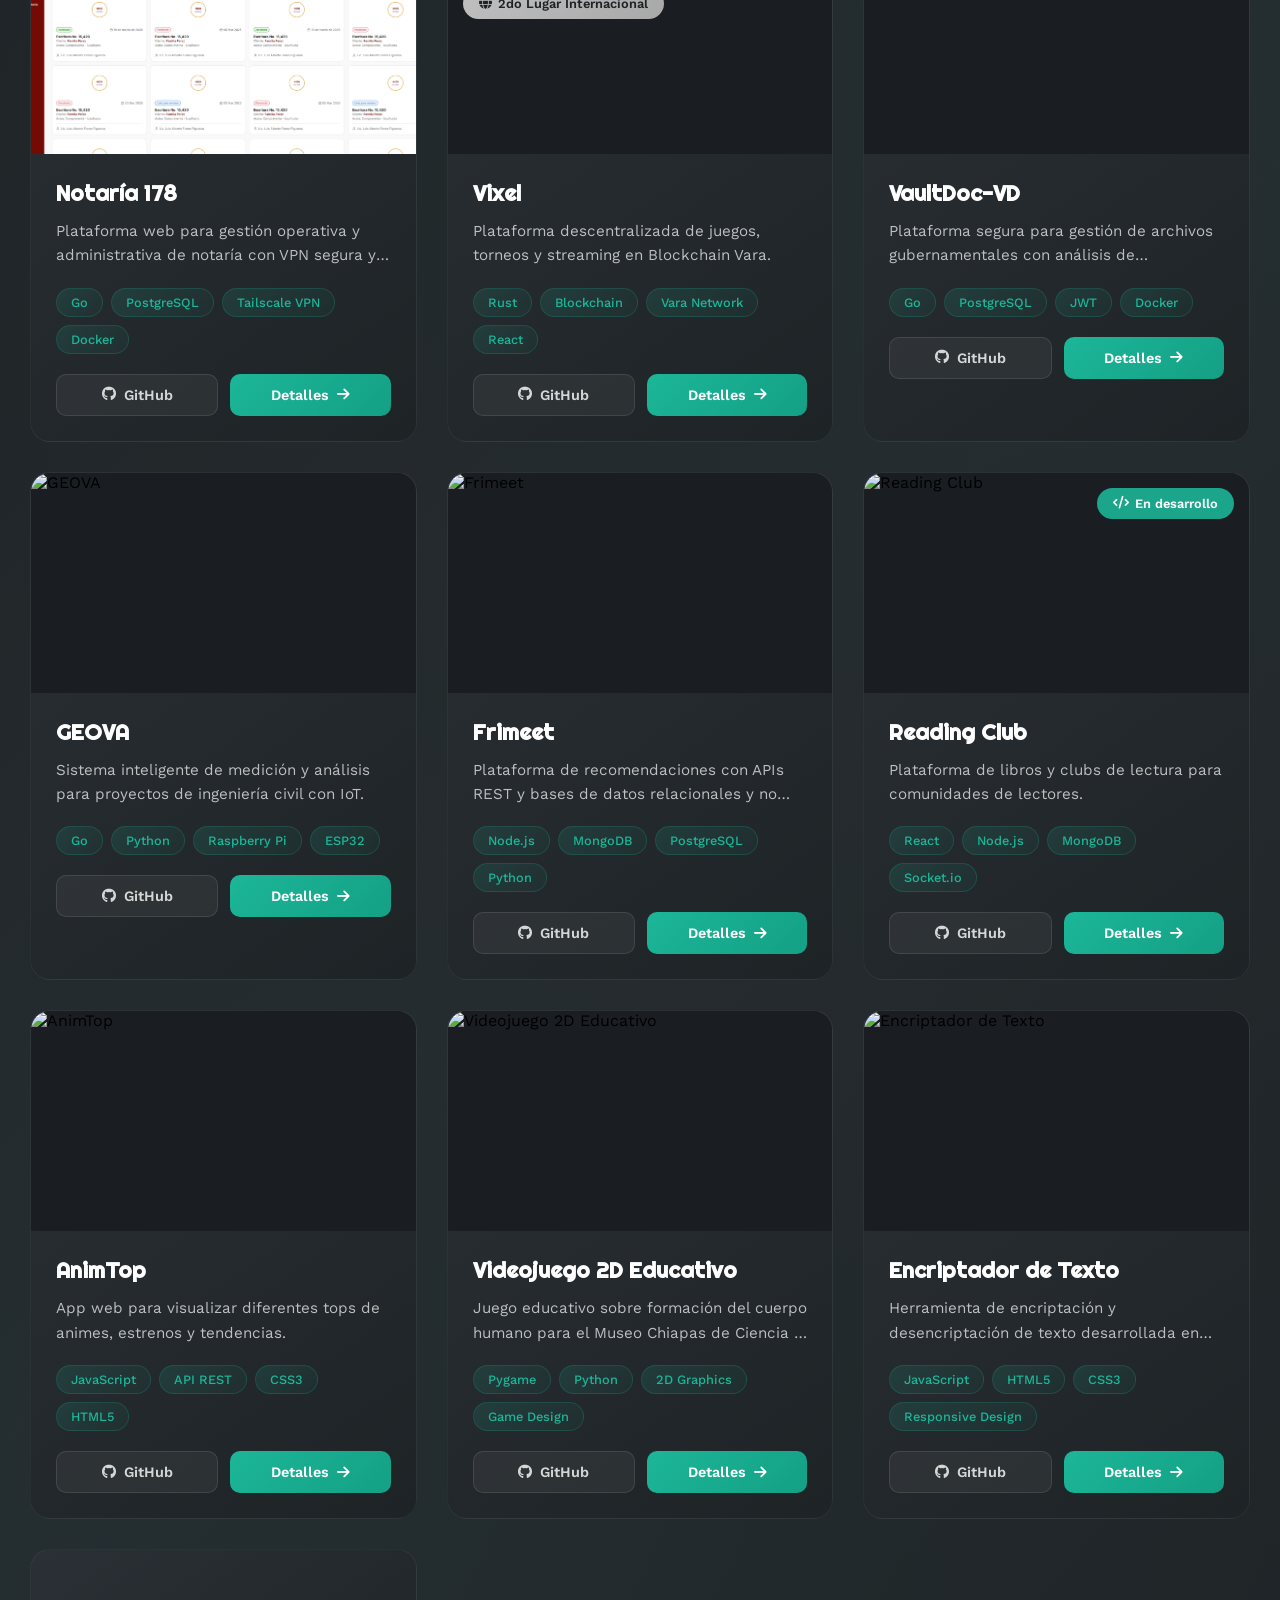
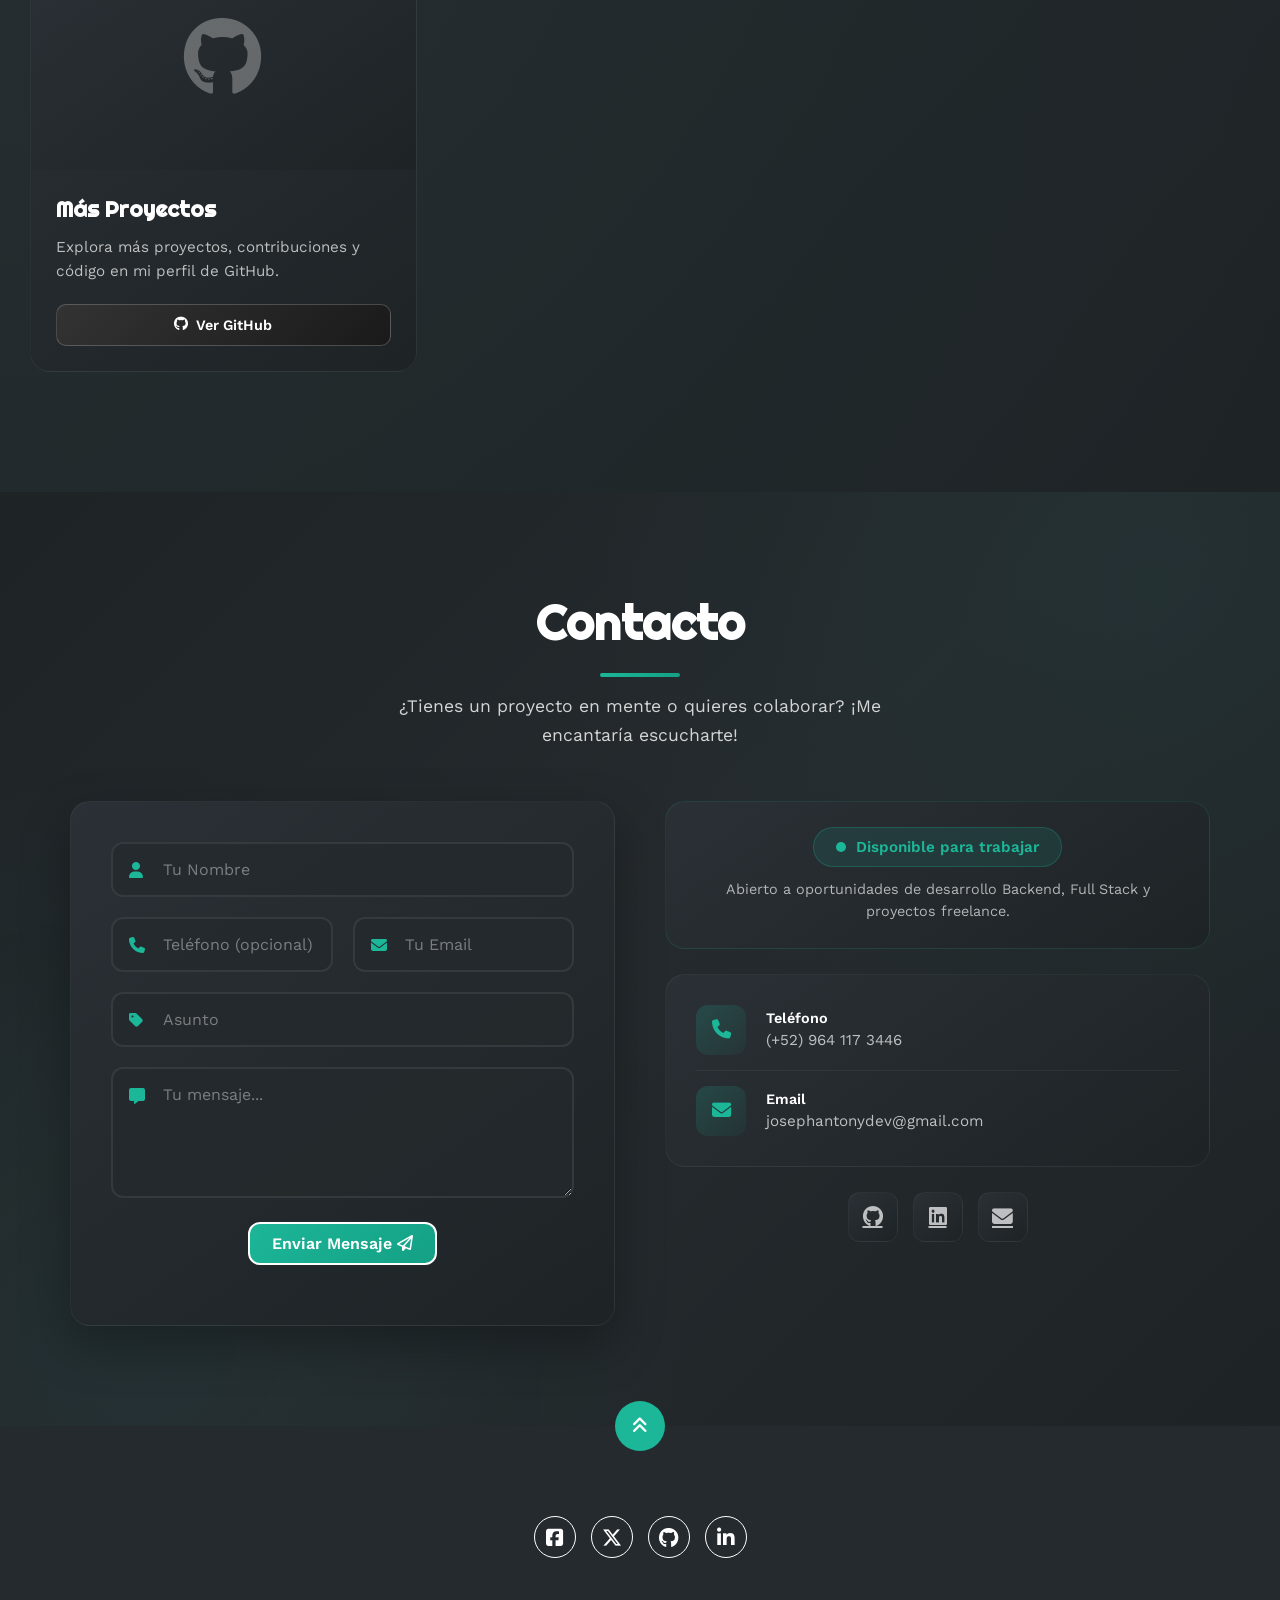
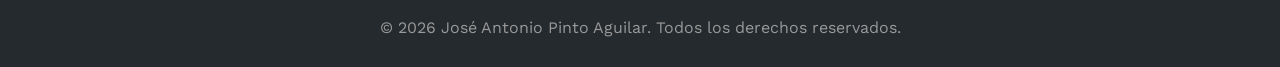
==== commit 971a9b9c: "refactor: modal layout 5-block, mobile menu redesign, responsive fixes - Restructure modal from 2-co" ====
--- a/index.html
+++ b/index.html
@@ -29,8 +29,10 @@
     <title>José Antonio - Portafolio</title>
   </head>
   <body>
+    <!-- JS: Menú (carga antes del DOM para onclick handlers) -->
+    <script src="./js/menu.js"></script>
+
     <!-- Menu encabezado -->
-    <script src="main.js"></script>
     <div class="contenedor-header">
       <header>
         <div class="logo">
@@ -52,627 +54,13 @@
       </header>
     </div>
 
-    <!--Seccion inicio-->
-    <section id="inicio" class="inicio">
-      <div class="contenido-banner">
-        <div class="contenedor-img">
-          <img src="./img/inicio/josephcirculo.png" alt="José Antonio" />
-        </div>
-        <h1>José Antonio</h1>
-        <h2>Ingeniero de Software - FullStack & DevOps</h2>
-        <div class="redes">
-          <a href="https://www.facebook.com/profile.php?id=100095386909467"><i class="fa-brands fa-square-facebook"></i></a>
-          <a href="https://x.com/VixelTorn?t=juc2I8E3DvIEB1c-SQQt9Q&s=08"><i class="fa-brands fa-x-twitter"></i></a>
-          <a href="https://github.com/JosephAntonyDev"><i class="fa-brands fa-github"></i></a>
-          <a href="https://www.linkedin.com/in/jos%C3%A9-antonio-pinto-aguilar-b884b92a2?utm_source=share&utm_campaign=share_via&utm_content=profile&utm_medium=android_app"><i class="fa-brands fa-linkedin-in"></i></a>
-        </div>
-      </div>
-    </section>
+    <div id="section-inicio"></div>
+    <div id="section-sobremi"></div>
+    <div id="section-skills"></div>
+    <div id="section-curriculum"></div>
+    <div id="section-portfolio"></div>
 
-    <!--Seccion Quien soy-->
-    <section id="sobremi" class="sobremi">
-      <div class="contenido-section">
-        <h2>Quien soy</h2>
-        <p>
-          <span>Hola, Mi nombre es José Antonio Pinto Aguilar.</span>
-          Estudiante de Ingeniería en Software con graduación esperada en diciembre de 2026. Enfoque en desarrollo 
-          back-end, DevOps y seguridad de aplicaciones. Apasionado por crear soluciones tecnológicas innovadoras, 
-          robustas y seguras, con pensamiento lógico y orientación a resultados.
-        </p>
-
-        <div class="fila">
-          <!--Mis datos personales-->
-          <div class="col">
-            <h3>Datos personales</h3>
-            <ul>
-              <li>
-                <strong>Cumpleaños:</strong>
-                20-11-2005
-              </li>
-              <li>
-                <strong>Teléfono:</strong>
-                (+52) 964 117 3446
-              </li>
-              <li>
-                <strong>Email:</strong>
-                josephantonydev@gmail.com
-              </li>
-              <li>
-                <strong>GitHub:</strong>
-                <a href="https://github.com/JosephAntonyDev" target="_blank" style="color: #1cb698;">@JosephAntonyDev</a>
-              </li>
-              <li>
-                <strong>Dirección:</strong>
-                Tuxtla Gutiérrez, Chiapas, MX
-              </li>
-              <li>
-                <strong>Idiomas:</strong>
-                Español (nativo), Inglés (A2+)
-              </li>
-            </ul>
-          </div>
-
-          <!--Mis intereses-->
-          <div class="col">
-            <h3>Soft Skills</h3>
-            <div class="contenedor-intereses">
-              <div class="interes">
-                <i class="fa-solid fa-users"></i>
-                <span>TRABAJO EN EQUIPO</span>
-              </div>
-              <div class="interes">
-                <i class="fa-solid fa-bolt"></i>
-                <span>APRENDIZAJE RÁPIDO</span>
-              </div>
-              <div class="interes">
-                <i class="fa-solid fa-crown"></i>
-                <span>LIDERAZGO</span>
-              </div>
-              <div class="interes">
-                <i class="fa-solid fa-comments"></i>
-                <span>COMUNICACIÓN</span>
-              </div>
-              <div class="interes">
-                <i class="fa-solid fa-brain"></i>
-                <span>PENSAMIENTO LÓGICO</span>
-              </div>
-              <div class="interes">
-                <i class="fa-solid fa-arrows-rotate"></i>
-                <span>ADAPTABLE</span>
-              </div>
-              <div class="interes">
-                <i class="fa-solid fa-graduation-cap"></i>
-                <span>AUTODIDACTA</span>
-              </div>
-              <div class="interes">
-                <i class="fa-solid fa-hand-holding-heart"></i>
-                <span>EMPATÍA</span>
-              </div>
-            </div>
-          </div>
-        </div>
-        <button id="btnDescargarCV">
-          DESCARGAR CV <i class="fa-solid fa-download"></i>
-          <span class="overlay"></span>
-        </button>
-      </div>
-    </section>
-
-    <!--Seccion skills-->
-    <section class="skills" id="skills">
-      <div class="contenido-section">
-        <h2>Tech Stack</h2>
-        <p class="skills-descripcion">Tecnologías y herramientas que utilizo para crear soluciones robustas y escalables.</p>
-        
-        <!-- Categorías de tecnologías -->
-        <div class="skills-categorias">
-          <h3><i class="fa-solid fa-server"></i> Backend & Lenguajes</h3>
-          <div class="tech-grid">
-            <div class="tech-card">
-              <img src="https://cdn.jsdelivr.net/gh/devicons/devicon/icons/go/go-original-wordmark.svg" alt="Go">
-              <span>Go</span>
-            </div>
-            <div class="tech-card">
-              <img src="https://cdn.jsdelivr.net/gh/devicons/devicon/icons/python/python-original.svg" alt="Python">
-              <span>Python</span>
-            </div>
-            <div class="tech-card">
-              <img src="https://cdn.jsdelivr.net/gh/devicons/devicon/icons/java/java-original.svg" alt="Java">
-              <span>Java</span>
-            </div>
-            <div class="tech-card">
-              <img src="https://cdn.jsdelivr.net/gh/devicons/devicon/icons/javascript/javascript-original.svg" alt="JavaScript">
-              <span>JavaScript</span>
-            </div>
-            <div class="tech-card">
-              <img src="https://cdn.jsdelivr.net/gh/devicons/devicon/icons/kotlin/kotlin-original.svg" alt="Kotlin">
-              <span>Kotlin</span>
-            </div>
-            <div class="tech-card">
-              <img src="https://cdn.jsdelivr.net/gh/devicons/devicon/icons/nodejs/nodejs-original.svg" alt="Node.js">
-              <span>Node.js</span>
-            </div>
-          </div>
-        </div>
-
-        <div class="skills-categorias">
-          <h3><i class="fa-solid fa-cloud"></i> DevOps & Cloud</h3>
-          <div class="tech-grid">
-            <div class="tech-card">
-              <img src="https://cdn.jsdelivr.net/gh/devicons/devicon@latest/icons/amazonwebservices/amazonwebservices-original-wordmark.svg" alt="AWS">
-              <span>AWS</span>
-            </div>
-            <div class="tech-card">
-              <img src="https://cdn.jsdelivr.net/gh/devicons/devicon/icons/docker/docker-original.svg" alt="Docker">
-              <span>Docker</span>
-            </div>
-            <div class="tech-card">
-              <img src="https://cdn.jsdelivr.net/gh/devicons/devicon/icons/kubernetes/kubernetes-plain.svg" alt="Kubernetes">
-              <span>Kubernetes</span>
-            </div>
-            <div class="tech-card">
-              <img src="https://cdn.jsdelivr.net/gh/devicons/devicon/icons/github/github-original.svg" alt="GitHub Actions">
-              <span>GitHub</span>
-            </div>
-            <div class="tech-card">
-              <img src="https://cdn.jsdelivr.net/gh/devicons/devicon/icons/linux/linux-original.svg" alt="Linux">
-              <span>Linux</span>
-            </div>
-            <div class="tech-card">
-              <img src="https://cdn.jsdelivr.net/gh/devicons/devicon/icons/nginx/nginx-original.svg" alt="Nginx">
-              <span>Nginx</span>
-            </div>
-          </div>
-        </div>
-
-        <div class="skills-categorias">
-          <h3><i class="fa-solid fa-database"></i> Bases de Datos & ORMs</h3>
-          <div class="tech-grid">
-            <div class="tech-card">
-              <img src="https://cdn.jsdelivr.net/gh/devicons/devicon/icons/postgresql/postgresql-original.svg" alt="PostgreSQL">
-              <span>PostgreSQL</span>
-            </div>
-            <div class="tech-card">
-              <img src="https://cdn.jsdelivr.net/gh/devicons/devicon/icons/mysql/mysql-original.svg" alt="MySQL">
-              <span>MySQL</span>
-            </div>
-            <div class="tech-card">
-              <img src="https://cdn.jsdelivr.net/gh/devicons/devicon/icons/mongodb/mongodb-original.svg" alt="MongoDB">
-              <span>MongoDB</span>
-            </div>
-            <div class="tech-card">
-              <img src="https://cdn.jsdelivr.net/gh/devicons/devicon/icons/sqlite/sqlite-original.svg" alt="SQLite">
-              <span>SQLite</span>
-            </div>
-            <div class="tech-card">
-              <img src="https://cdn.jsdelivr.net/gh/devicons/devicon/icons/microsoftsqlserver/microsoftsqlserver-plain.svg" alt="SQL Server">
-              <span>SQL Server</span>
-            </div>
-            <div class="tech-card">
-              <img src="https://cdn.jsdelivr.net/gh/devicons/devicon/icons/redis/redis-original.svg" alt="Redis">
-              <span>Redis</span>
-            </div>
-            <div class="tech-card">
-              <img src="https://cdn.jsdelivr.net/gh/devicons/devicon/icons/sqlalchemy/sqlalchemy-original.svg" alt="SQLAlchemy">
-              <span>SQLAlchemy</span>
-            </div>
-            <div class="tech-card">
-              <img src="https://cdn.jsdelivr.net/gh/devicons/devicon/icons/sequelize/sequelize-original.svg" alt="Sequelize">
-              <span>Sequelize</span>
-            </div>
-            <div class="tech-card">
-              <img src="https://cdn.jsdelivr.net/gh/devicons/devicon/icons/mongoose/mongoose-original.svg" alt="Mongoose">
-              <span>Mongoose</span>
-            </div>
-          </div>
-        </div>
-
-        <div class="skills-categorias">
-          <h3><i class="fa-solid fa-wrench"></i> Herramientas & IoT</h3>
-          <div class="tech-grid">
-            <div class="tech-card">
-              <img src="https://cdn.jsdelivr.net/gh/devicons/devicon/icons/git/git-original.svg" alt="Git">
-              <span>Git</span>
-            </div>
-            <div class="tech-card">
-              <img src="https://cdn.jsdelivr.net/gh/devicons/devicon/icons/fastapi/fastapi-original.svg" alt="FastAPI">
-              <span>FastAPI</span>
-            </div>
-            <div class="tech-card">
-              <img src="https://cdn.jsdelivr.net/gh/devicons/devicon/icons/postman/postman-original.svg" alt="Postman">
-              <span>Postman</span>
-            </div>
-            <div class="tech-card">
-              <img src="https://cdn.jsdelivr.net/gh/devicons/devicon/icons/raspberrypi/raspberrypi-original.svg" alt="Raspberry Pi">
-              <span>Raspberry Pi</span>
-            </div>
-            <div class="tech-card">
-              <img src="https://cdn.jsdelivr.net/gh/devicons/devicon/icons/swagger/swagger-original.svg" alt="Swagger">
-              <span>Swagger</span>
-            </div>
-            <div class="tech-card">
-              <img src="https://cdn.jsdelivr.net/gh/devicons/devicon/icons/rabbitmq/rabbitmq-original.svg" alt="RabbitMQ">
-              <span>RabbitMQ</span>
-            </div>
-          </div>
-        </div>
-      </div>
-    </section>
-
-    <!--Seccion curriculum-->
-    <section id="curriculum" class="curriculum">
-      <div class="contenido-seccion">
-        <h2>Curriculum</h2>
-        <div class="fila">
-          <div class="col izquierda">
-            <h3>Educación</h3>
-            <div class="item izq">
-              <h4>Ingeniería en Software</h4>
-              <span class="casa">Universidad Politécnica de Chiapas</span>
-              <span class="fecha">2023 - Actualmente</span>
-              <p>Licenciatura con graduación esperada en diciembre 2026. Enfoque en desarrollo back-end, 
-                DevOps y seguridad de aplicaciones. Dominio de arquitecturas limpias, hexagonales y patrones de diseño.</p>
-              <div class="conectori">
-                <div class="circuloi"></div>
-              </div>
-            </div>
-            <div class="item izq">
-              <h4>Ciencias Sociales y Humanidades</h4>
-              <span class="casa">Preparatoria Alberto C. Culebro</span>
-              <span class="fecha">2020 - 2023</span>
-              <p>Formación integral en ciencias sociales y humanidades, desarrollando habilidades de 
-                pensamiento crítico y comunicación efectiva.</p>
-              <div class="conectori">
-                <div class="circuloi"></div>
-              </div>
-            </div>
-            <h3 style="margin-top: 30px;">Certificaciones</h3>
-            <div class="item izq">
-              <h4>AWS Academy Graduate</h4>
-              <span class="casa">Amazon Web Services</span>
-              <span class="fecha">2024 - 2025</span>
-              <p>Cloud Foundations • Cloud Architecting • Cloud Developing</p>
-              <div class="conectori">
-                <div class="circuloi"></div>
-              </div>
-            </div>
-            <div class="item izq">
-              <h4>Cisco Certifications</h4>
-              <span class="casa">Cisco Networking Academy</span>
-              <span class="fecha">2024</span>
-              <p>Networking Basics • Operating Systems Basics • Operating Systems Support</p>
-              <div class="conectori">
-                <div class="circuloi"></div>
-              </div>
-            </div>
-          </div>
-
-          <div class="col derecha">
-            <h3>Experiencia de trabajo</h3>
-            <div class="item der">
-              <h4>Back-End Developer</h4>
-              <span class="casa">VaultDoc-VD | Torre Chiapas</span>
-              <span class="fecha">Agosto 2025</span>
-              <p>Plataforma de gestión de archivos gubernamentales. Responsable de la capa de seguridad 
-                de la API (Go) con arquitectura hexagonal, implementando JWT y separación de roles.</p>
-              <div class="conectord">
-                <div class="circulod"></div>
-              </div>
-            </div>
-            <div class="item der">
-              <h4>Líder de Desarrollo | Back-End | IoT</h4>
-              <span class="casa">GEOVA (Práctica Profesional 1)</span>
-              <span class="fecha">May - Jul 2025</span>
-              <p>Sistema de medición para ingeniería civil. Integración de sensores con Raspberry Pi y ESP32. 
-                Servicios backend para visualización de datos en tiempo real. Pentesting y QA.</p>
-              <div class="conectord">
-                <div class="circulod"></div>
-              </div>
-            </div>
-            <div class="item der">
-              <h4>Back-End & Blockchain Developer</h4>
-              <span class="casa">Vixel</span>
-              <span class="fecha">Oct 2024 - Ene 2025</span>
-              <p>Plataforma descentralizada en Blockchain Vara. <strong>1er lugar Hackathon Nacional Chiapas</strong>, 
-                <strong>2do lugar MegaHackathon for Vara CDMX</strong> (Internacional vs India, España, Colombia).</p>
-              <div class="conectord">
-                <div class="circulod"></div>
-              </div>
-            </div>
-            <div class="item der">
-              <h4>Back-End & DevOps Developer</h4>
-              <span class="casa">Frimeet</span>
-              <span class="fecha">Sep - Nov 2024</span>
-              <p>Diseño e implementación de bases de datos relacionales (PostgreSQL con SQLAlchemy) y 
-                no relacionales (MongoDB con Mongoose). APIs REST con JavaScript y Python.</p>
-              <div class="conectord">
-                <div class="circulod"></div>
-              </div>
-            </div>
-          </div>
-        </div>
-      </div>
-    </section>
-
-    <!--Sección Portafolio-->
-    <section id="portfolio" class="portfolio">
-      <div class="contenido-seccion">
-        <h2>Portafolio</h2>
-        <p class="portfolio-descripcion">Una colección de proyectos que demuestran mi pasión por construir soluciones tecnológicas innovadoras.</p>
-        
-        <div class="galeria-proyectos">
-          <!-- Proyecto 1: Vixel -->
-          <article class="proyecto-card" data-proyecto="vixel">
-            <div class="proyecto-imagen">
-              <img src="./img/portafolio/vixel.png" alt="Vixel">
-              <div class="proyecto-overlay">
-                <button class="btn-ver-proyecto" onclick="abrirModal('vixel')">
-                  <i class="fa-solid fa-eye"></i> Ver Detalles
-                </button>
-              </div>
-              <div class="proyecto-badges">
-                <div class="proyecto-destacado">
-                  <i class="fa-solid fa-trophy"></i> 1er Lugar Nacional
-                </div>
-                <div class="proyecto-destacado internacional">
-                  <i class="fa-solid fa-globe"></i> 2do Lugar Internacional
-                </div>
-              </div>
-            </div>
-            <div class="proyecto-info">
-              <h3>Vixel</h3>
-              <p>Plataforma descentralizada de juegos, torneos y streaming en Blockchain Vara.</p>
-              <div class="proyecto-tecnologias">
-                <span class="tech-tag">Rust</span>
-                <span class="tech-tag">Blockchain</span>
-                <span class="tech-tag">React</span>
-                <span class="tech-tag">Node.js</span>
-              </div>
-              <div class="proyecto-acciones">
-                <a href="https://github.com/JosephAntonyDev/Vixel-Torn" target="_blank" class="btn-proyecto">
-                  <i class="fa-brands fa-github"></i> GitHub
-                </a>
-                <button class="btn-proyecto btn-detalles" onclick="abrirModal('vixel')">
-                  Detalles <i class="fa-solid fa-arrow-right"></i>
-                </button>
-              </div>
-            </div>
-          </article>
-
-          <!-- Proyecto 2: VaultDoc-VD -->
-          <article class="proyecto-card" data-proyecto="vaultdoc">
-            <div class="proyecto-imagen">
-              <img src="./img/portafolio/VaultDoc.png" alt="VaultDoc-VD">
-              <div class="proyecto-overlay">
-                <button class="btn-ver-proyecto" onclick="abrirModal('vaultdoc')">
-                  <i class="fa-solid fa-eye"></i> Ver Detalles
-                </button>
-              </div>
-              <div class="proyecto-destacado gobierno">
-                <i class="fa-solid fa-landmark"></i> Proyecto Gubernamental
-              </div>
-            </div>
-            <div class="proyecto-info">
-              <h3>VaultDoc-VD</h3>
-              <p>Plataforma segura para gestión de archivos gubernamentales con análisis de vulnerabilidades.</p>
-              <div class="proyecto-tecnologias">
-                <span class="tech-tag">Go</span>
-                <span class="tech-tag">PostgreSQL</span>
-                <span class="tech-tag">JWT</span>
-                <span class="tech-tag">Docker</span>
-              </div>
-              <div class="proyecto-acciones">
-                <a href="https://github.com/AnabelenScript/VaultDoc-VD" target="_blank" class="btn-proyecto">
-                  <i class="fa-brands fa-github"></i> GitHub
-                </a>
-                <button class="btn-proyecto btn-detalles" onclick="abrirModal('vaultdoc')">
-                  Detalles <i class="fa-solid fa-arrow-right"></i>
-                </button>
-              </div>
-            </div>
-          </article>
-
-          <!-- Proyecto 3: GEOVA -->
-          <article class="proyecto-card" data-proyecto="geova">
-            <div class="proyecto-imagen">
-              <img src="./img/portafolio/GEOVA.png" alt="GEOVA">
-              <div class="proyecto-overlay">
-                <button class="btn-ver-proyecto" onclick="abrirModal('geova')">
-                  <i class="fa-solid fa-eye"></i> Ver Detalles
-                </button>
-              </div>
-            </div>
-            <div class="proyecto-info">
-              <h3>GEOVA</h3>
-              <p>Sistema inteligente de medición y análisis para proyectos de ingeniería civil con IoT.</p>
-              <div class="proyecto-tecnologias">
-                <span class="tech-tag">Python</span>
-                <span class="tech-tag">Raspberry Pi</span>
-                <span class="tech-tag">ESP32</span>
-                <span class="tech-tag">FastAPI</span>
-              </div>
-              <div class="proyecto-acciones">
-                <a href="https://github.com/AnabelenScript/Geova_Frontend" target="_blank" class="btn-proyecto">
-                  <i class="fa-brands fa-github"></i> GitHub
-                </a>
-                <button class="btn-proyecto btn-detalles" onclick="abrirModal('geova')">
-                  Detalles <i class="fa-solid fa-arrow-right"></i>
-                </button>
-              </div>
-            </div>
-          </article>
-
-          <!-- Proyecto 4: Frimeet -->
-          <article class="proyecto-card" data-proyecto="frimeet">
-            <div class="proyecto-imagen">
-              <img src="./img/portafolio/Frimeet.png" alt="Frimeet">
-              <div class="proyecto-overlay">
-                <button class="btn-ver-proyecto" onclick="abrirModal('frimeet')">
-                  <i class="fa-solid fa-eye"></i> Ver Detalles
-                </button>
-              </div>
-            </div>
-            <div class="proyecto-info">
-              <h3>Frimeet</h3>
-              <p>Plataforma de recomendaciones con APIs REST y bases de datos relacionales y no relacionales.</p>
-              <div class="proyecto-tecnologias">
-                <span class="tech-tag">Node.js</span>
-                <span class="tech-tag">MongoDB</span>
-                <span class="tech-tag">PostgreSQL</span>
-                <span class="tech-tag">Python</span>
-              </div>
-              <div class="proyecto-acciones">
-                <a href="https://github.com/AlleksDev/Frimeet" target="_blank" class="btn-proyecto">
-                  <i class="fa-brands fa-github"></i> GitHub
-                </a>
-                <button class="btn-proyecto btn-detalles" onclick="abrirModal('frimeet')">
-                  Detalles <i class="fa-solid fa-arrow-right"></i>
-                </button>
-              </div>
-            </div>
-          </article>
-
-          <!-- Proyecto 5: Reading Club -->
-          <article class="proyecto-card" data-proyecto="readingclub">
-            <div class="proyecto-imagen">
-              <img src="./img/portafolio/ReadingClub.png" alt="Reading Club">
-              <div class="proyecto-overlay">
-                <button class="btn-ver-proyecto" onclick="abrirModal('readingclub')">
-                  <i class="fa-solid fa-eye"></i> Ver Detalles
-                </button>
-              </div>
-              <div class="proyecto-estado">
-                <i class="fa-solid fa-code"></i> En desarrollo
-              </div>
-            </div>
-            <div class="proyecto-info">
-              <h3>Reading Club</h3>
-              <p>Plataforma de libros y clubs de lectura para comunidades de lectores.</p>
-              <div class="proyecto-tecnologias">
-                <span class="tech-tag">React</span>
-                <span class="tech-tag">Node.js</span>
-                <span class="tech-tag">MongoDB</span>
-              </div>
-              <div class="proyecto-acciones">
-                <a href="https://github.com/JosephAntonyDev" target="_blank" class="btn-proyecto">
-                  <i class="fa-brands fa-github"></i> GitHub
-                </a>
-                <button class="btn-proyecto btn-detalles" onclick="abrirModal('readingclub')">
-                  Detalles <i class="fa-solid fa-arrow-right"></i>
-                </button>
-              </div>
-            </div>
-          </article>
-
-          <!-- Proyecto 6: AnimTop -->
-          <article class="proyecto-card" data-proyecto="animtop">
-            <div class="proyecto-imagen">
-              <img src="./img/portafolio/AnimTop2.png" alt="AnimTop">
-              <div class="proyecto-overlay">
-                <button class="btn-ver-proyecto" onclick="abrirModal('animtop')">
-                  <i class="fa-solid fa-eye"></i> Ver Detalles
-                </button>
-              </div>
-            </div>
-            <div class="proyecto-info">
-              <h3>AnimTop</h3>
-              <p>App web para visualizar diferentes tops de animes, estrenos y tendencias.</p>
-              <div class="proyecto-tecnologias">
-                <span class="tech-tag">JavaScript</span>
-                <span class="tech-tag">API REST</span>
-                <span class="tech-tag">CSS3</span>
-              </div>
-              <div class="proyecto-acciones">
-                <a href="https://github.com/JosephAntonyDev" target="_blank" class="btn-proyecto">
-                  <i class="fa-brands fa-github"></i> GitHub
-                </a>
-                <button class="btn-proyecto btn-detalles" onclick="abrirModal('animtop')">
-                  Detalles <i class="fa-solid fa-arrow-right"></i>
-                </button>
-              </div>
-            </div>
-          </article>
-
-          <!-- Proyecto 7: Videojuego 2D -->
-          <article class="proyecto-card" data-proyecto="game2d">
-            <div class="proyecto-imagen">
-              <img src="./img/portafolio/Game2D.jpg" alt="Videojuego 2D">
-              <div class="proyecto-overlay">
-                <button class="btn-ver-proyecto" onclick="abrirModal('game2d')">
-                  <i class="fa-solid fa-eye"></i> Ver Detalles
-                </button>
-              </div>
-            </div>
-            <div class="proyecto-info">
-              <h3>Videojuego 2D Educativo</h3>
-              <p>Juego educativo sobre formación del cuerpo humano para el Museo Chiapas de Ciencia y Tecnología.</p>
-              <div class="proyecto-tecnologias">
-                <span class="tech-tag">Unity</span>
-                <span class="tech-tag">C#</span>
-                <span class="tech-tag">2D Graphics</span>
-              </div>
-              <div class="proyecto-acciones">
-                <a href="https://github.com/JosephAntonyDev/Human_formation-Game" target="_blank" class="btn-proyecto">
-                  <i class="fa-brands fa-github"></i> GitHub
-                </a>
-                <button class="btn-proyecto btn-detalles" onclick="abrirModal('game2d')">
-                  Detalles <i class="fa-solid fa-arrow-right"></i>
-                </button>
-              </div>
-            </div>
-          </article>
-
-          <!-- Proyecto 8: Encriptador -->
-          <article class="proyecto-card" data-proyecto="encriptador">
-            <div class="proyecto-imagen">
-              <img src="./img/portafolio/encriptador.png" alt="Encriptador">
-              <div class="proyecto-overlay">
-                <button class="btn-ver-proyecto" onclick="abrirModal('encriptador')">
-                  <i class="fa-solid fa-eye"></i> Ver Detalles
-                </button>
-              </div>
-            </div>
-            <div class="proyecto-info">
-              <h3>Encriptador de Texto</h3>
-              <p>Herramienta de encriptación y desencriptación de texto desarrollada en Alura Oracle.</p>
-              <div class="proyecto-tecnologias">
-                <span class="tech-tag">JavaScript</span>
-                <span class="tech-tag">HTML5</span>
-                <span class="tech-tag">CSS3</span>
-              </div>
-              <div class="proyecto-acciones">
-                <a href="https://github.com/JosephAntonyDev/Challenge_oracle_grupo7" target="_blank" class="btn-proyecto">
-                  <i class="fa-brands fa-github"></i> GitHub
-                </a>
-                <button class="btn-proyecto btn-detalles" onclick="abrirModal('encriptador')">
-                  Detalles <i class="fa-solid fa-arrow-right"></i>
-                </button>
-              </div>
-            </div>
-          </article>
-
-          <!-- Ver más proyectos -->
-          <article class="proyecto-card proyecto-mas">
-            <div class="proyecto-imagen proyecto-github">
-              <div class="github-icon-big">
-                <i class="fa-brands fa-github"></i>
-              </div>
-            </div>
-            <div class="proyecto-info">
-              <h3>Más Proyectos</h3>
-              <p>Explora más proyectos, contribuciones y código en mi perfil de GitHub.</p>
-              <div class="proyecto-acciones">
-                <a href="https://github.com/JosephAntonyDev" target="_blank" class="btn-proyecto btn-github-full">
-                  <i class="fa-brands fa-github"></i> Ver GitHub
-                </a>
-              </div>
-            </div>
-          </article>
-        </div>
-      </div>
-    </section>
-
-    <!-- Modal de Proyecto -->
+    <!-- Modal de Proyecto (global, usado por js/portfolio.js) -->
     <div id="modal-proyecto" class="modal-proyecto">
       <div class="modal-contenido">
         <button class="modal-cerrar" onclick="cerrarModal()">
@@ -687,10 +75,25 @@
           </div>
         </div>
         <div class="modal-body">
-          <div class="modal-izquierda">
+          <!-- Bloque 1: Título -->
+          <div class="modal-titulo-bloque">
             <h2 id="modal-titulo"></h2>
             <div class="modal-linea"></div>
+          </div>
+          <!-- Bloque 2: Descripción -->
+          <div class="modal-desc-bloque">
             <p id="modal-descripcion"></p>
+          </div>
+          <!-- Bloque 3: Media (imagen o galería) -->
+          <div class="modal-media-bloque">
+            <div class="modal-imagen-principal">
+              <img id="modal-imagen" src="" alt="Proyecto">
+            </div>
+            <!-- Galería para apps Android (generada dinámicamente) -->
+            <div id="modal-galeria" class="galeria-movil" style="display:none;"></div>
+          </div>
+          <!-- Bloque 4: Stats + Botones + Tecnologías -->
+          <div class="modal-info-bloque">
             <div class="modal-stats">
               <div class="stat">
                 <i class="fa-solid fa-code"></i>
@@ -720,10 +123,8 @@
               <div id="modal-tech-list" class="modal-tech-list"></div>
             </div>
           </div>
-          <div class="modal-derecha">
-            <div class="modal-imagen-principal">
-              <img id="modal-imagen" src="" alt="Proyecto">
-            </div>
+          <!-- Bloque 5: Features -->
+          <div class="modal-features-bloque">
             <div class="modal-features">
               <h4><i class="fa-solid fa-sparkles"></i> Características Principales</h4>
               <ul id="modal-features-list"></ul>
@@ -733,116 +134,28 @@
       </div>
     </div>
 
-    <!--Seccion Contacto-->
-    <section id="contacto" class="contacto">
-      <div class="contenido-seccion">
-        <h2>Contacto</h2>
-        <p class="contacto-descripcion">¿Tienes un proyecto en mente o quieres colaborar? ¡Me encantaría escucharte!</p>
-        
-        <div class="contacto-grid">
-          <!--Formulario-->
-          <div class="contacto-form-container">
-            <form id="contact-form" action="https://api.web3forms.com/submit" method="POST">
-              <input type="hidden" name="access_key" value="7904e25d-271f-4c99-9a57-9aa6adf94a23">
-              <input type="hidden" name="subject" value="Nuevo mensaje desde tu Portafolio">
-              <input type="hidden" name="from_name" value="Portafolio Web">
-              <!-- Honeypot anti-spam -->
-              <input type="checkbox" name="botcheck" class="hidden" style="display: none;">
-              
-              <div class="form-group">
-                <div class="input-icon">
-                  <i class="fa-solid fa-user"></i>
-                </div>
-                <input type="text" name="name" placeholder="Tu Nombre" id="nombre" required>
-              </div>
-              
-              <div class="form-row">
-                <div class="form-group">
-                  <div class="input-icon">
-                    <i class="fa-solid fa-phone"></i>
-                  </div>
-                  <input type="tel" name="phone" placeholder="Teléfono (opcional)" id="telefono">
-                </div>
-                <div class="form-group">
-                  <div class="input-icon">
-                    <i class="fa-solid fa-envelope"></i>
-                  </div>
-                  <input type="email" name="email" placeholder="Tu Email" id="email" required>
-                </div>
-              </div>
-              
-              <div class="form-group">
-                <div class="input-icon">
-                  <i class="fa-solid fa-tag"></i>
-                </div>
-                <input type="text" name="subject_line" placeholder="Asunto" id="tema" required>
-              </div>
-              
-              <div class="form-group">
-                <div class="input-icon textarea-icon">
-                  <i class="fa-solid fa-message"></i>
-                </div>
-                <textarea name="message" id="mensaje" rows="5" placeholder="Tu mensaje..." required></textarea>
-              </div>
-              
-              <button type="submit" class="btn-enviar" id="btn-enviar">
-                <span class="btn-text">Enviar Mensaje</span>
-                <span class="btn-loading" style="display: none;">
-                  <i class="fa-solid fa-spinner fa-spin"></i> Enviando...
-                </span>
-                <i class="fa-regular fa-paper-plane btn-icon"></i>
-              </button>
-            </form>
-          </div>
-          
-          <!--Info de contacto-->
-          <div class="contacto-info-container">
-            <div class="contacto-info">
-              <div class="info-item">
-                <div class="info-icon">
-                  <i class="fa-solid fa-location-dot"></i>
-                </div>
-                <div class="info-content">
-                  <h4>Ubicación</h4>
-                  <p>Tuxtla Gutiérrez, Chiapas, México</p>
-                </div>
-              </div>
-              <div class="info-item">
-                <div class="info-icon">
-                  <i class="fa-solid fa-phone"></i>
-                </div>
-                <div class="info-content">
-                  <h4>Teléfono</h4>
-                  <p>(+52) 964 117 3446</p>
-                </div>
-              </div>
-              <div class="info-item">
-                <div class="info-icon">
-                  <i class="fa-solid fa-envelope"></i>
-                </div>
-                <div class="info-content">
-                  <h4>Email</h4>
-                  <p>josephantonydev@gmail.com</p>
-                </div>
-              </div>
-            </div>
-            <div class="contacto-social">
-              <a href="https://github.com/JosephAntonyDev" target="_blank" class="social-link">
-                <i class="fa-brands fa-github"></i>
-              </a>
-              <a href="https://www.linkedin.com/in/jos%C3%A9-antonio-pinto-aguilar-b884b92a2/" target="_blank" class="social-link">
-                <i class="fa-brands fa-linkedin"></i>
-              </a>
-              <a href="mailto:josephantonydev@gmail.com" class="social-link">
-                <i class="fa-solid fa-envelope"></i>
-              </a>
-            </div>
-          </div>
-        </div>
+    <!-- Lightbox fullscreen para galería -->
+    <div id="galeria-lightbox" class="galeria-lightbox">
+      <button class="lightbox-cerrar" onclick="cerrarLightbox()">
+        <i class="fa-solid fa-xmark"></i>
+      </button>
+      <button class="lightbox-nav lightbox-prev" onclick="lightboxNav(-1)">
+        <i class="fa-solid fa-chevron-left"></i>
+      </button>
+      <div class="lightbox-contenido">
+        <img id="lightbox-imagen" src="" alt="Screenshot">
       </div>
-    </section>
+      <button class="lightbox-nav lightbox-next" onclick="lightboxNav(1)">
+        <i class="fa-solid fa-chevron-right"></i>
+      </button>
+      <div class="lightbox-counter">
+        <span id="lightbox-counter-text"></span>
+      </div>
+    </div>
 
-    <!-- Toast Notification -->
+    <div id="section-contacto"></div>
+
+    <!-- Toast Notification (global, usado por js/toast.js) -->
     <div id="toast" class="toast">
       <div class="toast-content">
         <i class="toast-icon fa-solid fa-check-circle"></i>
@@ -854,18 +167,16 @@
       <div class="toast-progress"></div>
     </div>
 
-    <!--Footer-->
-    <footer>
-      <a href="#inicio" class="arriba">
-        <i class="fa-solid fa-angles-up"></i>
-      </a>
-      <div class="redes">
-        <a href="https://www.facebook.com/profile.php?id=100095386909467"><i class="fa-brands fa-square-facebook"></i></a>
-        <a href="https://x.com/VixelTorn?t=juc2I8E3DvIEB1c-SQQt9Q&s=08"><i class="fa-brands fa-x-twitter"></i></a>
-        <a href="https://github.com/JosephAntonyDev"><i class="fa-brands fa-github"></i></a>
-        <a href="https://www.linkedin.com/in/jos%C3%A9-antonio-pinto-aguilar-b884b92a2?utm_source=share&utm_campaign=share_via&utm_content=profile&utm_medium=android_app"><i class="fa-brands fa-linkedin-in"></i></a>
-      </div>
-      <p style="margin-top: 20px; color: #999;">© 2026 José Antonio Pinto Aguilar. Todos los derechos reservados.</p>
-    </footer>
+    <div id="section-footer"></div>
+
+    <!-- ========================================== -->
+    <!-- JS Modules         -->
+    <!-- ========================================== -->
+    <script src="./js/utils.js"></script>
+    <script src="./js/toast.js"></script>
+    <script src="./js/contacto.js"></script>
+    <script src="./js/portfolio-data.js"></script>
+    <script src="./js/portfolio.js"></script>
+    <script src="./js/app.js"></script>
   </body>
-</html>+</html>
--- a/css/components/navbar.css
+++ b/css/components/navbar.css
@@ -45,21 +45,33 @@
 .nav-responsive {
   background-color: #1cb698;
   color: #fff;
-  padding: 8px 12px;
-  border-radius: 8px;
+  width: 42px;
+  height: 42px;
+  border-radius: 12px;
   cursor: pointer;
   display: none;
-  transition: transform 0.3s ease, background-color 0.3s ease;
+  align-items: center;
+  justify-content: center;
+  transition: transform 0.3s ease, background-color 0.3s ease, box-shadow 0.3s ease;
   z-index: 100;
+  position: relative;
+  font-size: 1.1rem;
 }
 
 .nav-responsive:hover {
   background-color: #17a085;
   transform: scale(1.05);
+  box-shadow: 0 4px 15px rgba(28, 182, 152, 0.35);
 }
 
 .nav-responsive.active {
-  background-color: #17a085;
+  background-color: rgba(255, 255, 255, 0.12);
+  border-radius: 50%;
+}
+
+.nav-responsive.active:hover {
+  background-color: rgba(220, 53, 69, 0.3);
+  box-shadow: none;
 }
 
 .nav-responsive.active i {
--- a/css/sections/skills.css
+++ b/css/sections/skills.css
@@ -1,4 +1,7 @@
-/* Sección Skills - Tech Stack */
+/* ============================================
+   SECCIÓN SKILLS - TECH STACK (Category Boxes)
+   ============================================ */
+
 .skills {
   background: linear-gradient(135deg, #1a1d21 0%, #252a2e 50%, #1a1d21 100%);
   color: #fff;
@@ -21,7 +24,7 @@
 
 .skills .skills-descripcion {
   text-align: center;
-  color: #fff;
+  color: rgba(255, 255, 255, 0.7);
   font-size: 18px;
   margin-bottom: 50px;
   max-width: 600px;
@@ -29,93 +32,157 @@
   margin-right: auto;
 }
 
-/* Categorías */
-.skills-categorias {
-  margin-bottom: 50px;
-}
-
-.skills-categorias h3 {
-  font-size: 24px;
+/* ============================================
+   GRID DE CATEGORÍAS - 3 columnas
+   ============================================ */
+
+.skills-grid {
+  display: grid;
+  grid-template-columns: repeat(3, 1fr);
+  gap: 24px;
+}
+
+/* ============================================
+   CAJA DE CATEGORÍA
+   ============================================ */
+
+.skill-category {
+  background: rgba(255, 255, 255, 0.03);
+  border: 1px solid rgba(255, 255, 255, 0.08);
+  border-radius: 20px;
+  padding: 28px 24px;
+  transition: all 0.3s ease;
+}
+
+.skill-category:hover {
+  border-color: rgba(28, 182, 152, 0.2);
+  box-shadow: 0 8px 32px rgba(28, 182, 152, 0.06);
+}
+
+.skill-category h3 {
+  font-size: 17px;
   font-family: "Righteous";
-  margin-bottom: 25px;
   color: #fff;
+  margin-bottom: 20px;
+  display: flex;
+  align-items: center;
+  gap: 10px;
+  padding-bottom: 14px;
+  border-bottom: 1px solid rgba(255, 255, 255, 0.06);
+}
+
+.skill-category h3 i {
+  color: #1cb698;
+  font-size: 18px;
+}
+
+/* ============================================
+   GRID INTERNO: 2 columnas de skill items
+   ============================================ */
+
+.skill-items {
+  display: grid;
+  grid-template-columns: repeat(2, 1fr);
+  gap: 10px;
+}
+
+/* ============================================
+   CADA SKILL ITEM (card compacta)
+   ============================================ */
+
+.skill-item {
+  background: rgba(255, 255, 255, 0.04);
+  border: 1px solid rgba(255, 255, 255, 0.06);
+  border-radius: 12px;
+  padding: 12px 14px;
   display: flex;
   align-items: center;
   gap: 12px;
-}
-
-.skills-categorias h3 i {
-  color: #1cb698;
-  font-size: 22px;
-}
-
-/* Grid de tecnologías */
-.tech-grid {
-  display: grid;
-  grid-template-columns: repeat(auto-fill, minmax(140px, 1fr));
-  gap: 20px;
-}
-
-/* Cards de tecnología */
-.tech-card {
-  background: linear-gradient(145deg, #2d3238 0%, #1e2227 100%);
-  border-radius: 16px;
-  padding: 25px 15px;
+  transition: all 0.3s cubic-bezier(0.4, 0, 0.2, 1);
+  cursor: default;
+}
+
+.skill-item:hover {
+  transform: translateY(-3px);
+  border-color: rgba(28, 182, 152, 0.3);
+  background: rgba(28, 182, 152, 0.06);
+  box-shadow: 0 8px 20px rgba(28, 182, 152, 0.1);
+}
+
+.skill-item img {
+  width: 28px;
+  height: 28px;
+  object-fit: contain;
+  flex-shrink: 0;
+  filter: drop-shadow(0 2px 4px rgba(0, 0, 0, 0.3));
+  transition: transform 0.3s ease;
+}
+
+.skill-item:hover img {
+  transform: scale(1.15);
+}
+
+/* Íconos oscuros que necesitan inversión en fondo dark */
+.skill-item img.invert-dark {
+  filter: brightness(0) invert(1) drop-shadow(0 2px 4px rgba(0, 0, 0, 0.3));
+}
+
+/* ============================================
+   SKILL INFO (nombre + nivel)
+   ============================================ */
+
+.skill-info {
   display: flex;
   flex-direction: column;
-  align-items: center;
-  gap: 15px;
-  transition: all 0.3s cubic-bezier(0.4, 0, 0.2, 1);
-  border: 1px solid rgba(255, 255, 255, 0.05);
-  cursor: default;
-  position: relative;
-  overflow: hidden;
-}
-
-.tech-card::before {
-  content: '';
-  position: absolute;
-  top: 0;
-  left: 0;
-  right: 0;
-  height: 3px;
-  background: linear-gradient(90deg, #1cb698, #4fd1c5);
-  transform: scaleX(0);
-  transition: transform 0.3s ease;
-}
-
-.tech-card:hover::before {
-  transform: scaleX(1);
-}
-
-.tech-card:hover {
-  transform: translateY(-8px);
-  box-shadow: 0 20px 40px rgba(28, 182, 152, 0.15);
-  border-color: rgba(28, 182, 152, 0.3);
-  background: linear-gradient(145deg, #353b42 0%, #252a2e 100%);
-}
-
-.tech-card img {
-  width: 55px;
-  height: 55px;
-  object-fit: contain;
-  filter: drop-shadow(0 4px 8px rgba(0, 0, 0, 0.3));
-  transition: transform 0.3s ease;
-}
-
-.tech-card:hover img {
-  transform: scale(1.1);
-}
-
-.tech-card span {
-  font-size: 14px;
+  gap: 4px;
+  min-width: 0;
+}
+
+.skill-name {
+  font-size: 13px;
   font-weight: 600;
   color: #e2e8f0;
-  text-align: center;
-  letter-spacing: 0.5px;
-}
-
-/* Animación de entrada */
+  white-space: nowrap;
+  overflow: hidden;
+  text-overflow: ellipsis;
+}
+
+/* ============================================
+   BADGES DE NIVEL
+   ============================================ */
+
+.skill-level {
+  font-size: 10px;
+  font-weight: 700;
+  padding: 2px 8px;
+  border-radius: 10px;
+  display: inline-block;
+  width: fit-content;
+  letter-spacing: 0.3px;
+}
+
+.skill-level.avanzado {
+  background: rgba(28, 182, 152, 0.15);
+  color: #1cb698;
+  border: 1px solid rgba(28, 182, 152, 0.25);
+}
+
+.skill-level.intermedio {
+  background: rgba(232, 168, 56, 0.15);
+  color: #e8a838;
+  border: 1px solid rgba(232, 168, 56, 0.25);
+}
+
+.skill-level.basico {
+  background: rgba(129, 140, 248, 0.15);
+  color: #818cf8;
+  border: 1px solid rgba(129, 140, 248, 0.25);
+}
+
+/* ============================================
+   ANIMACIONES DE ENTRADA
+   ============================================ */
+
 @keyframes fadeInUp {
   from {
     opacity: 0;
@@ -127,32 +194,14 @@
   }
 }
 
-.tech-card {
+.skill-category {
   animation: fadeInUp 0.6s ease forwards;
   opacity: 0;
 }
 
-.tech-card:nth-child(1) { animation-delay: 0.1s; }
-.tech-card:nth-child(2) { animation-delay: 0.15s; }
-.tech-card:nth-child(3) { animation-delay: 0.2s; }
-.tech-card:nth-child(4) { animation-delay: 0.25s; }
-.tech-card:nth-child(5) { animation-delay: 0.3s; }
-.tech-card:nth-child(6) { animation-delay: 0.35s; }
-
-/* Efecto glow en hover */
-.tech-card::after {
-  content: '';
-  position: absolute;
-  top: 50%;
-  left: 50%;
-  width: 100%;
-  height: 100%;
-  background: radial-gradient(circle, rgba(28, 182, 152, 0.1) 0%, transparent 70%);
-  transform: translate(-50%, -50%) scale(0);
-  transition: transform 0.4s ease;
-  pointer-events: none;
-}
-
-.tech-card:hover::after {
-  transform: translate(-50%, -50%) scale(1.5);
-}
+.skill-category:nth-child(1) { animation-delay: 0.1s; }
+.skill-category:nth-child(2) { animation-delay: 0.2s; }
+.skill-category:nth-child(3) { animation-delay: 0.3s; }
+.skill-category:nth-child(4) { animation-delay: 0.4s; }
+.skill-category:nth-child(5) { animation-delay: 0.5s; }
+.skill-category:nth-child(6) { animation-delay: 0.6s; }
--- a/css/sections/portfolio.css
+++ b/css/sections/portfolio.css
@@ -55,8 +55,106 @@
   color: rgba(255, 255, 255, 0.8);
   font-size: 1.1rem;
   max-width: 600px;
-  margin: 0 auto 60px;
+  margin: 0 auto 40px;
   line-height: 1.7;
+}
+
+/* ============================================
+   PORTFOLIO TABS
+   ============================================ */
+
+.portfolio-tabs {
+  display: flex;
+  justify-content: center;
+  gap: 15px;
+  margin-bottom: 50px;
+}
+
+.portfolio-tab {
+  padding: 14px 32px;
+  border-radius: 12px;
+  background: rgba(255, 255, 255, 0.05);
+  border: 1px solid rgba(255, 255, 255, 0.1);
+  color: rgba(255, 255, 255, 0.6);
+  font-size: 1rem;
+  font-weight: 600;
+  cursor: pointer;
+  transition: all 0.3s ease;
+  display: flex;
+  align-items: center;
+  gap: 10px;
+  font-family: inherit;
+}
+
+.portfolio-tab:hover:not(.active) {
+  background: rgba(255, 255, 255, 0.08);
+  color: rgba(255, 255, 255, 0.9);
+  border-color: rgba(255, 255, 255, 0.15);
+}
+
+.portfolio-tab.active {
+  background: linear-gradient(135deg, #1cb698 0%, #14a085 100%);
+  color: #fff;
+  border-color: transparent;
+  box-shadow: 0 8px 25px rgba(28, 182, 152, 0.3);
+}
+
+.portfolio-tab i {
+  font-size: 1.1rem;
+}
+
+/* Tab content visibility */
+.galeria-proyectos.portfolio-content {
+  display: none;
+}
+
+.galeria-proyectos.portfolio-content.active {
+  display: grid;
+  grid-template-columns: repeat(3, 1fr);
+  gap: 30px;
+  animation: fadeInUp 0.4s ease;
+}
+
+/* ============================================
+   PLACEHOLDER CARDS (sin imagen)
+   ============================================ */
+
+.proyecto-placeholder {
+  display: flex;
+  align-items: center;
+  justify-content: center;
+  background: linear-gradient(145deg, #2a3035 0%, #1e2326 100%);
+}
+
+.placeholder-icon {
+  font-size: 4rem;
+  color: rgba(255, 255, 255, 0.12);
+  transition: all 0.3s ease;
+}
+
+.android-placeholder .placeholder-icon {
+  color: rgba(61, 220, 132, 0.15);
+}
+
+.notaria-placeholder .placeholder-icon {
+  color: rgba(28, 182, 152, 0.15);
+}
+
+.proyecto-card:hover .placeholder-icon {
+  color: #1cb698;
+  transform: scale(1.1);
+}
+
+.proyecto-card:hover .android-placeholder .placeholder-icon {
+  color: #3ddc84;
+}
+
+.proyecto-estado.en-curso {
+  position: absolute;
+  top: 15px;
+  right: 15px;
+  background: rgba(28, 182, 152, 0.9);
+  color: #fff;
 }
 
 /* ============================================
@@ -114,12 +212,14 @@
   position: relative;
   height: 220px;
   overflow: hidden;
+  background: #1a1d21;
 }
 
 .proyecto-imagen img {
   width: 100%;
   height: 100%;
   object-fit: cover;
+  object-position: top center;
   transition: transform 0.5s ease, filter 0.3s ease;
 }
 
@@ -449,6 +549,7 @@
 /* Header del modal */
 .modal-header {
   padding: 25px 30px 0;
+  padding-right: 75px;
 }
 
 .modal-navegacion {
@@ -485,18 +586,46 @@
 .modal-body {
   display: grid;
   grid-template-columns: 1fr 1fr;
-  gap: 40px;
+  grid-template-rows: auto auto auto auto;
+  gap: 20px 40px;
   padding: 30px;
 }
 
-.modal-izquierda h2 {
+/* 5-block grid layout for desktop */
+.modal-titulo-bloque {
+  grid-column: 1;
+  grid-row: 1;
+}
+
+.modal-desc-bloque {
+  grid-column: 1;
+  grid-row: 2;
+}
+
+.modal-media-bloque {
+  grid-column: 2;
+  grid-row: 1 / 4;
+  align-self: start;
+}
+
+.modal-info-bloque {
+  grid-column: 1;
+  grid-row: 3;
+}
+
+.modal-features-bloque {
+  grid-column: 1 / -1;
+  grid-row: 4;
+}
+
+.modal-titulo-bloque h2 {
   text-align: left;
   font-size: 2.5rem;
   color: #fff;
   margin-bottom: 0;
 }
 
-.modal-izquierda h2::after {
+.modal-titulo-bloque h2::after {
   display: none;
 }
 
@@ -505,14 +634,14 @@
   height: 4px;
   background: linear-gradient(90deg, #1cb698, transparent);
   border-radius: 2px;
-  margin: 20px 0;
+  margin: 15px 0 0;
 }
 
 #modal-descripcion {
   color: rgba(255, 255, 255, 0.8);
   font-size: 1.1rem;
   line-height: 1.8;
-  margin-bottom: 30px;
+  margin-bottom: 0;
 }
 
 /* Stats del modal */
@@ -667,6 +796,387 @@
 
 .modal-features li:last-child {
   border-bottom: none;
+}
+
+/* ============================================
+   CARD ANDROID - VARIANTE PARA SCREENSHOTS MÓVILES
+   ============================================ */
+
+.proyecto-card-android .proyecto-imagen {
+  height: 360px;
+  background: linear-gradient(145deg, #1a1d21 0%, #15181b 100%);
+  display: flex;
+  align-items: center;
+  justify-content: center;
+}
+
+.proyecto-card-android .proyecto-imagen img {
+  width: auto;
+  max-width: 60%;
+  height: 90%;
+  object-fit: contain;
+  border-radius: 18px;
+  box-shadow: 0 10px 40px rgba(0, 0, 0, 0.4);
+}
+
+.proyecto-card-android:hover .proyecto-imagen img {
+  transform: scale(1.05);
+  filter: brightness(0.8);
+}
+
+/* Android grid: 3 cols for balance */
+#portfolio-android.galeria-proyectos {
+  grid-template-columns: repeat(3, 1fr);
+  max-width: 1000px;
+  margin: 0 auto;
+}
+
+/* ============================================
+   MODAL ANDROID - LAYOUT + GALERÍA MÓVIL
+   ============================================ */
+
+.modal-android .modal-body {
+  grid-template-columns: 1fr;
+  max-width: 900px;
+  margin: 0 auto;
+}
+
+.modal-android .modal-titulo-bloque { order: 1; grid-column: 1; grid-row: auto; }
+.modal-android .modal-desc-bloque { order: 3; grid-column: 1; grid-row: auto; }
+.modal-android .modal-media-bloque {
+  order: 2;
+  display: flex;
+  flex-direction: column;
+  align-items: center;
+  grid-column: 1;
+  grid-row: auto;
+}
+.modal-android .modal-info-bloque { order: 4; grid-column: 1; grid-row: auto; }
+.modal-android .modal-features-bloque { order: 5; grid-column: 1; grid-row: auto; }
+
+.modal-android .modal-features {
+  width: 100%;
+}
+
+/* ============================================
+   GALERÍA MÓVIL - COMPONENTE REUTILIZABLE
+   ============================================ */
+
+.galeria-movil {
+  width: 100%;
+}
+
+/* --- Hero Viewer --- */
+.galeria-hero {
+  position: relative;
+  display: flex;
+  justify-content: center;
+  align-items: center;
+  background: linear-gradient(145deg, #1a1d21 0%, #0f1113 100%);
+  border-radius: 24px;
+  padding: 32px 50px;
+  min-height: 420px;
+  overflow: hidden;
+  cursor: pointer;
+  user-select: none;
+}
+
+.galeria-hero::before {
+  content: '';
+  position: absolute;
+  inset: 0;
+  border-radius: 24px;
+  padding: 1px;
+  background: linear-gradient(145deg, rgba(28, 182, 152, 0.15), rgba(255,255,255,0.03));
+  -webkit-mask: linear-gradient(#fff 0 0) content-box, linear-gradient(#fff 0 0);
+  mask: linear-gradient(#fff 0 0) content-box, linear-gradient(#fff 0 0);
+  -webkit-mask-composite: xor;
+  mask-composite: exclude;
+  pointer-events: none;
+}
+
+.galeria-hero-img {
+  max-height: 480px;
+  width: auto;
+  max-width: 100%;
+  object-fit: contain;
+  border-radius: 20px;
+  box-shadow: 0 20px 60px rgba(0, 0, 0, 0.5), 0 0 40px rgba(28, 182, 152, 0.06);
+  transition: transform 0.4s cubic-bezier(0.16, 1, 0.3, 1), opacity 0.3s ease;
+}
+
+.galeria-hero:hover .galeria-hero-img {
+  transform: scale(1.02);
+}
+
+/* Navigation arrows */
+.galeria-nav {
+  position: absolute;
+  top: 50%;
+  transform: translateY(-50%);
+  width: 42px;
+  height: 42px;
+  border-radius: 50%;
+  border: 1px solid rgba(255, 255, 255, 0.12);
+  background: rgba(26, 29, 33, 0.85);
+  backdrop-filter: blur(8px);
+  color: rgba(255, 255, 255, 0.8);
+  font-size: 0.95rem;
+  cursor: pointer;
+  display: flex;
+  align-items: center;
+  justify-content: center;
+  transition: all 0.25s ease;
+  z-index: 5;
+  opacity: 0;
+}
+
+.galeria-hero:hover .galeria-nav {
+  opacity: 1;
+}
+
+.galeria-nav:hover {
+  background: rgba(28, 182, 152, 0.25);
+  border-color: rgba(28, 182, 152, 0.4);
+  color: #fff;
+  transform: translateY(-50%) scale(1.08);
+}
+
+.galeria-nav.prev { left: 12px; }
+.galeria-nav.next { right: 12px; }
+
+/* Counter badge */
+.galeria-counter {
+  position: absolute;
+  bottom: 12px;
+  right: 16px;
+  background: rgba(26, 29, 33, 0.85);
+  backdrop-filter: blur(8px);
+  padding: 5px 14px;
+  border-radius: 20px;
+  color: rgba(255, 255, 255, 0.7);
+  font-size: 0.8rem;
+  font-weight: 500;
+  letter-spacing: 0.5px;
+  border: 1px solid rgba(255, 255, 255, 0.08);
+  z-index: 5;
+}
+
+/* Expand hint */
+.galeria-expand {
+  position: absolute;
+  top: 12px;
+  right: 16px;
+  width: 36px;
+  height: 36px;
+  border-radius: 50%;
+  background: rgba(26, 29, 33, 0.85);
+  backdrop-filter: blur(8px);
+  border: 1px solid rgba(255, 255, 255, 0.08);
+  color: rgba(255, 255, 255, 0.6);
+  font-size: 0.85rem;
+  display: flex;
+  align-items: center;
+  justify-content: center;
+  cursor: pointer;
+  transition: all 0.25s ease;
+  z-index: 5;
+  opacity: 0;
+}
+
+.galeria-hero:hover .galeria-expand {
+  opacity: 1;
+}
+
+.galeria-expand:hover {
+  background: rgba(28, 182, 152, 0.25);
+  border-color: rgba(28, 182, 152, 0.4);
+  color: #fff;
+}
+
+/* --- Thumbnails Strip --- */
+.galeria-thumbs {
+  display: flex;
+  gap: 10px;
+  padding: 16px 4px 4px;
+  overflow-x: auto;
+  justify-content: center;
+  scrollbar-width: none;
+  -ms-overflow-style: none;
+  scroll-behavior: smooth;
+  scroll-snap-type: x proximity;
+  position: relative;
+}
+
+.galeria-thumbs::-webkit-scrollbar {
+  display: none;
+}
+
+/* Many thumbnails: left-align and scroll */
+.galeria-thumbs.scrollable {
+  justify-content: flex-start;
+  padding-left: 8px;
+  padding-right: 8px;
+  -webkit-mask-image: linear-gradient(to right, transparent 0%, black 3%, black 92%, transparent 100%);
+  mask-image: linear-gradient(to right, transparent 0%, black 3%, black 92%, transparent 100%);
+}
+
+.galeria-thumb {
+  flex-shrink: 0;
+  width: 52px;
+  height: 78px;
+  border-radius: 12px;
+  overflow: hidden;
+  cursor: pointer;
+  border: 2px solid rgba(255, 255, 255, 0.08);
+  background: linear-gradient(145deg, #1a1d21 0%, #15181b 100%);
+  transition: all 0.3s cubic-bezier(0.16, 1, 0.3, 1);
+  position: relative;
+  opacity: 0.5;
+  scroll-snap-align: center;
+}
+
+.galeria-thumb:hover {
+  opacity: 0.85;
+  border-color: rgba(28, 182, 152, 0.3);
+  transform: translateY(-2px);
+}
+
+.galeria-thumb.active {
+  opacity: 1;
+  border-color: #1cb698;
+  box-shadow: 0 0 16px rgba(28, 182, 152, 0.25);
+  transform: translateY(-2px);
+}
+
+.galeria-thumb img {
+  width: 100%;
+  height: 100%;
+  object-fit: cover;
+  display: block;
+}
+
+/* Galería con 1 sola imagen: sin thumbs ni flechas */
+.galeria-movil.single .galeria-thumbs,
+.galeria-movil.single .galeria-nav,
+.galeria-movil.single .galeria-counter {
+  display: none;
+}
+
+/* ============================================
+   LIGHTBOX FULLSCREEN
+   ============================================ */
+
+.galeria-lightbox {
+  position: fixed;
+  inset: 0;
+  z-index: 100000;
+  background: rgba(0, 0, 0, 0.96);
+  display: flex;
+  align-items: center;
+  justify-content: center;
+  opacity: 0;
+  visibility: hidden;
+  transition: opacity 0.35s ease, visibility 0.35s ease;
+}
+
+.galeria-lightbox.activo {
+  opacity: 1;
+  visibility: visible;
+}
+
+.lightbox-contenido {
+  display: flex;
+  align-items: center;
+  justify-content: center;
+  max-width: 92vw;
+  max-height: 92vh;
+}
+
+.lightbox-contenido img {
+  max-height: 90vh;
+  max-width: 88vw;
+  width: auto;
+  height: auto;
+  object-fit: contain;
+  border-radius: 22px;
+  box-shadow: 0 30px 80px rgba(0, 0, 0, 0.6);
+  transition: transform 0.4s cubic-bezier(0.16, 1, 0.3, 1), opacity 0.25s ease;
+  user-select: none;
+}
+
+.lightbox-cerrar {
+  position: absolute;
+  top: 20px;
+  right: 24px;
+  width: 48px;
+  height: 48px;
+  border-radius: 50%;
+  border: 1px solid rgba(255, 255, 255, 0.12);
+  background: rgba(26, 29, 33, 0.6);
+  backdrop-filter: blur(12px);
+  color: rgba(255, 255, 255, 0.8);
+  font-size: 1.3rem;
+  cursor: pointer;
+  display: flex;
+  align-items: center;
+  justify-content: center;
+  transition: all 0.25s ease;
+  z-index: 10;
+}
+
+.lightbox-cerrar:hover {
+  background: rgba(220, 53, 69, 0.35);
+  border-color: rgba(220, 53, 69, 0.5);
+  color: #fff;
+  transform: scale(1.08);
+}
+
+.lightbox-nav {
+  position: absolute;
+  top: 50%;
+  transform: translateY(-50%);
+  width: 52px;
+  height: 52px;
+  border-radius: 50%;
+  border: 1px solid rgba(255, 255, 255, 0.1);
+  background: rgba(26, 29, 33, 0.6);
+  backdrop-filter: blur(12px);
+  color: rgba(255, 255, 255, 0.8);
+  font-size: 1.15rem;
+  cursor: pointer;
+  display: flex;
+  align-items: center;
+  justify-content: center;
+  transition: all 0.25s ease;
+  z-index: 10;
+}
+
+.lightbox-nav:hover {
+  background: rgba(28, 182, 152, 0.25);
+  border-color: rgba(28, 182, 152, 0.4);
+  color: #fff;
+  transform: translateY(-50%) scale(1.08);
+}
+
+.lightbox-prev { left: 24px; }
+.lightbox-next { right: 24px; }
+
+.lightbox-counter {
+  position: absolute;
+  bottom: 24px;
+  left: 50%;
+  transform: translateX(-50%);
+  background: rgba(26, 29, 33, 0.7);
+  backdrop-filter: blur(12px);
+  padding: 8px 20px;
+  border-radius: 24px;
+  color: rgba(255, 255, 255, 0.7);
+  font-size: 0.9rem;
+  font-weight: 500;
+  letter-spacing: 1px;
+  border: 1px solid rgba(255, 255, 255, 0.08);
+  z-index: 10;
 }
 
 /* ============================================
@@ -708,19 +1218,27 @@
     grid-template-columns: repeat(2, 1fr);
     gap: 25px;
   }
+
+  .galeria-proyectos.portfolio-content.active {
+    grid-template-columns: repeat(2, 1fr);
+    gap: 25px;
+  }
+
+  #portfolio-android.galeria-proyectos {
+    grid-template-columns: repeat(2, 1fr);
+    max-width: 700px;
+  }
   
   .modal-body {
     grid-template-columns: 1fr;
-    gap: 30px;
-  }
-  
-  .modal-izquierda {
-    order: 2;
-  }
-  
-  .modal-derecha {
-    order: 1;
-  }
+    gap: 20px;
+  }
+  
+  .modal-titulo-bloque { order: 1; grid-column: 1; }
+  .modal-media-bloque { order: 2; grid-column: 1; }
+  .modal-desc-bloque { order: 3; grid-column: 1; }
+  .modal-info-bloque { order: 4; grid-column: 1; }
+  .modal-features-bloque { order: 5; grid-column: 1; }
   
   .modal-stats {
     flex-wrap: wrap;
@@ -747,13 +1265,106 @@
   
   .portfolio-descripcion {
     font-size: 1rem;
-    margin-bottom: 40px;
+    margin-bottom: 30px;
+  }
+
+  .portfolio-tabs {
+    gap: 10px;
+    margin-bottom: 35px;
+    padding: 0 15px;
+  }
+
+  .portfolio-tab {
+    padding: 12px 20px;
+    font-size: 0.9rem;
   }
   
   .galeria-proyectos {
     grid-template-columns: 1fr;
     gap: 25px;
   }
+
+  .galeria-proyectos.portfolio-content.active {
+    grid-template-columns: 1fr;
+    gap: 25px;
+  }
+
+  #portfolio-android.galeria-proyectos {
+    grid-template-columns: 1fr;
+    max-width: 320px;
+  }
+
+  .proyecto-card-android .proyecto-imagen {
+    height: 300px;
+  }
+
+  /* Modal Android en móvil */
+  .galeria-hero {
+    padding: 24px 40px;
+    min-height: 340px;
+    border-radius: 18px;
+  }
+
+  .galeria-hero-img {
+    max-height: 380px;
+    border-radius: 16px;
+  }
+
+  .galeria-nav {
+    width: 36px;
+    height: 36px;
+    font-size: 0.85rem;
+    opacity: 1;
+  }
+
+  .galeria-nav.prev { left: 6px; }
+  .galeria-nav.next { right: 6px; }
+
+  .galeria-expand {
+    opacity: 1;
+    width: 32px;
+    height: 32px;
+    font-size: 0.78rem;
+  }
+
+  .galeria-thumb {
+    width: 42px;
+    height: 63px;
+    border-radius: 10px;
+  }
+
+  .galeria-thumbs {
+    gap: 6px;
+    padding: 12px 4px 4px;
+  }
+
+  .galeria-thumbs.scrollable {
+    -webkit-mask-image: linear-gradient(to right, transparent 0%, black 2%, black 90%, transparent 100%);
+    mask-image: linear-gradient(to right, transparent 0%, black 2%, black 90%, transparent 100%);
+  }
+
+  /* Lightbox móvil */
+  .lightbox-nav {
+    width: 42px;
+    height: 42px;
+    font-size: 1rem;
+  }
+
+  .lightbox-prev { left: 12px; }
+  .lightbox-next { right: 12px; }
+
+  .lightbox-contenido img {
+    max-height: 85vh;
+    max-width: 94vw;
+    border-radius: 16px;
+  }
+
+  .lightbox-cerrar {
+    top: 12px;
+    right: 12px;
+    width: 42px;
+    height: 42px;
+  }
   
   .proyecto-imagen {
     height: 200px;
@@ -777,7 +1388,7 @@
     padding: 20px;
   }
   
-  .modal-izquierda h2 {
+  .modal-titulo-bloque h2 {
     font-size: 1.8rem;
   }
   
@@ -838,4 +1449,40 @@
     font-size: 0.7rem;
     padding: 6px 12px;
   }
-}
+
+  .galeria-hero {
+    padding: 18px 32px;
+    min-height: 280px;
+    border-radius: 14px;
+  }
+
+  .galeria-hero-img {
+    max-height: 300px;
+    border-radius: 14px;
+  }
+
+  .galeria-nav {
+    width: 32px;
+    height: 32px;
+    font-size: 0.78rem;
+  }
+
+  .galeria-thumb {
+    width: 34px;
+    height: 51px;
+    border-radius: 8px;
+    border-width: 1.5px;
+  }
+
+  .galeria-thumbs {
+    gap: 5px;
+  }
+
+  .lightbox-nav {
+    width: 36px;
+    height: 36px;
+  }
+
+  .lightbox-prev { left: 8px; }
+  .lightbox-next { right: 8px; }
+}
--- a/css/sections/contacto.css
+++ b/css/sections/contacto.css
@@ -199,6 +199,94 @@
   height: 220px;
   object-fit: cover;
   display: block;
+}
+
+/* Disponibilidad badge */
+.contacto-disponibilidad {
+  background: linear-gradient(145deg, #2a3035 0%, #1e2326 100%);
+  border-radius: 20px;
+  padding: 25px 30px;
+  border: 1px solid rgba(28, 182, 152, 0.15);
+  text-align: center;
+}
+
+.disponibilidad-badge {
+  display: inline-flex;
+  align-items: center;
+  gap: 10px;
+  background: rgba(28, 182, 152, 0.12);
+  color: #1cb698;
+  padding: 10px 22px;
+  border-radius: 50px;
+  font-size: 0.95rem;
+  font-weight: 600;
+  border: 1px solid rgba(28, 182, 152, 0.25);
+  margin-bottom: 12px;
+}
+
+.disponibilidad-dot {
+  width: 10px;
+  height: 10px;
+  background: #1cb698;
+  border-radius: 50%;
+  display: inline-block;
+  animation: pulse-dot 2s infinite;
+}
+
+@keyframes pulse-dot {
+  0%, 100% { opacity: 1; box-shadow: 0 0 0 0 rgba(28, 182, 152, 0.4); }
+  50% { opacity: 0.7; box-shadow: 0 0 0 8px rgba(28, 182, 152, 0); }
+}
+
+.disponibilidad-texto {
+  color: rgba(255, 255, 255, 0.65);
+  font-size: 0.9rem;
+  line-height: 1.5;
+  margin: 0;
+}
+
+/* CV CTA */
+.contacto-cv-cta {
+  background: linear-gradient(145deg, #2a3035 0%, #1e2326 100%);
+  border-radius: 20px;
+  padding: 25px 30px;
+  border: 1px solid rgba(255, 255, 255, 0.05);
+  text-align: center;
+}
+
+.contacto-cv-cta > p {
+  color: rgba(255, 255, 255, 0.7);
+  font-size: 0.9rem;
+  margin-bottom: 15px;
+  display: flex;
+  align-items: center;
+  justify-content: center;
+  gap: 8px;
+}
+
+.contacto-cv-cta > p i {
+  color: #e74c3c;
+  font-size: 1.1rem;
+}
+
+.btn-cv-contacto {
+  background: linear-gradient(135deg, #1cb698 0%, #14a085 100%);
+  color: #fff;
+  border: none;
+  padding: 12px 28px;
+  border-radius: 12px;
+  font-size: 0.95rem;
+  font-weight: 600;
+  cursor: pointer;
+  display: inline-flex;
+  align-items: center;
+  gap: 10px;
+  transition: all 0.3s ease;
+}
+
+.btn-cv-contacto:hover {
+  transform: translateY(-3px);
+  box-shadow: 0 10px 30px rgba(28, 182, 152, 0.35);
 }
 
 .contacto-info {
@@ -397,6 +485,16 @@
   .contacto-info {
     padding: 20px;
   }
+
+  .contacto-disponibilidad,
+  .contacto-cv-cta {
+    padding: 20px;
+  }
+
+  .disponibilidad-badge {
+    font-size: 0.85rem;
+    padding: 8px 18px;
+  }
   
   .info-item {
     gap: 15px;
--- a/css/responsive.css
+++ b/css/responsive.css
@@ -3,69 +3,132 @@
 /* Tablets y pantallas medianas (max 980px) */
 @media screen and (max-width: 980px) {
   nav {
-    display: none;
+    position: fixed;
+    top: 0;
+    left: 0;
+    right: 0;
+    bottom: 0;
+    width: 100%;
+    height: 100vh;
+    height: 100dvh;
+    background: rgba(24, 28, 31, 0.97);
+    backdrop-filter: blur(24px);
+    -webkit-backdrop-filter: blur(24px);
+    display: flex;
+    align-items: center;
+    justify-content: center;
+    z-index: 98;
+    opacity: 0;
+    visibility: hidden;
+    transform: scale(1.02);
+    transition: opacity 0.4s cubic-bezier(0.16, 1, 0.3, 1),
+                visibility 0.4s cubic-bezier(0.16, 1, 0.3, 1),
+                transform 0.4s cubic-bezier(0.16, 1, 0.3, 1);
+    overflow: hidden;
+  }
+
+  nav::before {
+    content: '';
     position: absolute;
-    right: 0;
-    top: 75px;
-    background-color: #252A2E;
-    width: 100%;
-    max-height: 0;
-    overflow: hidden;
-    transition: max-height 0.4s ease-out, opacity 0.3s ease;
-    opacity: 0;
-    border-radius: 0 0 15px 15px;
-    box-shadow: 0 10px 30px rgba(0, 0, 0, 0.3);
+    top: -50%;
+    left: -50%;
+    width: 200%;
+    height: 200%;
+    background:
+      radial-gradient(circle at 20% 30%, rgba(28, 182, 152, 0.06) 0%, transparent 40%),
+      radial-gradient(circle at 80% 70%, rgba(28, 182, 152, 0.04) 0%, transparent 40%);
+    pointer-events: none;
   }
 
   .nav-responsive {
-    display: block;
+    display: flex;
+    align-items: center;
+    justify-content: center;
+    z-index: 100;
+    position: relative;
   }
 
   nav.responsive {
-    display: block;
-    max-height: 400px;
+    display: flex;
     opacity: 1;
+    visibility: visible;
+    transform: scale(1);
+    max-height: none;
+    overflow: visible;
   }
 
   nav.responsive ul {
     display: flex !important;
     flex-direction: column;
-    padding: 10px 0;
+    align-items: center;
+    gap: 6px;
+    padding: 0;
+    position: relative;
+    z-index: 1;
   }
 
   nav.responsive ul li {
     border-bottom: none;
     padding: 0;
     opacity: 0;
-    transform: translateY(-10px);
-    animation: fadeInDown 0.3s ease forwards;
-  }
-
-  nav.responsive ul li:nth-child(1) { animation-delay: 0.05s; }
-  nav.responsive ul li:nth-child(2) { animation-delay: 0.1s; }
-  nav.responsive ul li:nth-child(3) { animation-delay: 0.15s; }
-  nav.responsive ul li:nth-child(4) { animation-delay: 0.2s; }
-  nav.responsive ul li:nth-child(5) { animation-delay: 0.25s; }
-  nav.responsive ul li:nth-child(6) { animation-delay: 0.3s; }
+    transform: translateY(20px);
+    animation: menuItemIn 0.45s cubic-bezier(0.16, 1, 0.3, 1) forwards;
+    width: 100%;
+    text-align: center;
+  }
+
+  nav.responsive ul li:nth-child(1) { animation-delay: 0.06s; }
+  nav.responsive ul li:nth-child(2) { animation-delay: 0.12s; }
+  nav.responsive ul li:nth-child(3) { animation-delay: 0.18s; }
+  nav.responsive ul li:nth-child(4) { animation-delay: 0.24s; }
+  nav.responsive ul li:nth-child(5) { animation-delay: 0.30s; }
+  nav.responsive ul li:nth-child(6) { animation-delay: 0.36s; }
 
   nav.responsive ul li a {
     display: block;
-    padding: 15px 25px;
+    padding: 16px 48px;
     margin: 0;
     text-align: center;
-    font-size: 16px;
-    font-weight: 500;
-    border-radius: 8px;
-    transition: background-color 0.3s ease, color 0.3s ease, transform 0.2s ease;
+    font-size: 1.15rem;
+    font-weight: 600;
+    letter-spacing: 3px;
+    color: rgba(255, 255, 255, 0.7);
+    text-decoration: none;
+    border-radius: 14px;
+    transition: all 0.3s cubic-bezier(0.16, 1, 0.3, 1);
+    position: relative;
+    overflow: hidden;
+  }
+
+  nav.responsive ul li a::before {
+    content: '';
+    position: absolute;
+    bottom: 50%;
+    left: 50%;
+    transform: translate(-50%, 50%);
+    width: 0;
+    height: 2px;
+    background: linear-gradient(90deg, transparent, #1cb698, transparent);
+    border-radius: 2px;
+    transition: width 0.3s ease;
+    opacity: 0;
   }
 
   nav.responsive ul li a:hover {
-    background-color: #1cb698;
-    color: #fff;
-    transform: scale(1.02);
-  }
-
-  @keyframes fadeInDown {
+    color: #1cb698;
+    background: rgba(28, 182, 152, 0.08);
+    transform: scale(1.04);
+    letter-spacing: 4px;
+  }
+
+  nav.responsive ul li a:hover::before {
+    width: 40%;
+    opacity: 1;
+    bottom: 8px;
+    transform: translate(-50%, 0);
+  }
+
+  @keyframes menuItemIn {
     to {
       opacity: 1;
       transform: translateY(0);
@@ -77,6 +140,14 @@
 @media screen and (max-width: 900px) and (min-width: 701px) {
   .portfolio .galeria {
     grid-template-columns: repeat(2, 1fr);
+  }
+}
+
+/* Tablets - Skills grid 2 columnas */
+@media screen and (max-width: 1024px) and (min-width: 701px) {
+  .skills-grid {
+    grid-template-columns: repeat(2, 1fr);
+    gap: 20px;
   }
 }
 
@@ -125,28 +196,64 @@
     padding: 0 10px;
   }
 
-  .skills-categorias h3 {
-    font-size: 20px;
+  .skills-grid {
+    grid-template-columns: 1fr;
+    gap: 16px;
+  }
+
+  .skill-category {
+    padding: 20px 16px;
+    border-radius: 16px;
+  }
+
+  .skill-category h3 {
+    font-size: 15px;
+    margin-bottom: 14px;
+    padding-bottom: 10px;
+  }
+
+  .skill-items {
+    grid-template-columns: repeat(2, 1fr);
+    gap: 8px;
+  }
+
+  .skill-item {
+    padding: 10px 10px;
+    gap: 8px;
+    border-radius: 10px;
+  }
+
+  .skill-item img {
+    width: 22px;
+    height: 22px;
+  }
+
+  .skill-name {
+    font-size: 11px;
+  }
+
+  .skill-level {
+    font-size: 9px;
+    padding: 1px 6px;
+  }
+
+  /* Portfolio Tabs */
+  .portfolio-tabs {
+    flex-wrap: wrap;
+    gap: 10px;
+    margin-bottom: 30px;
+  }
+
+  .portfolio-tab {
+    padding: 12px 24px;
+    font-size: 0.9rem;
+    flex: 1;
     justify-content: center;
-  }
-
-  .tech-grid {
-    grid-template-columns: repeat(3, 1fr);
-    gap: 12px;
-  }
-
-  .tech-card {
-    padding: 18px 10px;
-    border-radius: 12px;
-  }
-
-  .tech-card img {
-    width: 40px;
-    height: 40px;
-  }
-
-  .tech-card span {
-    font-size: 11px;
+    min-width: 140px;
+  }
+
+  .galeria-proyectos.portfolio-content.active {
+    grid-template-columns: 1fr;
   }
 
   /* Curriculum */
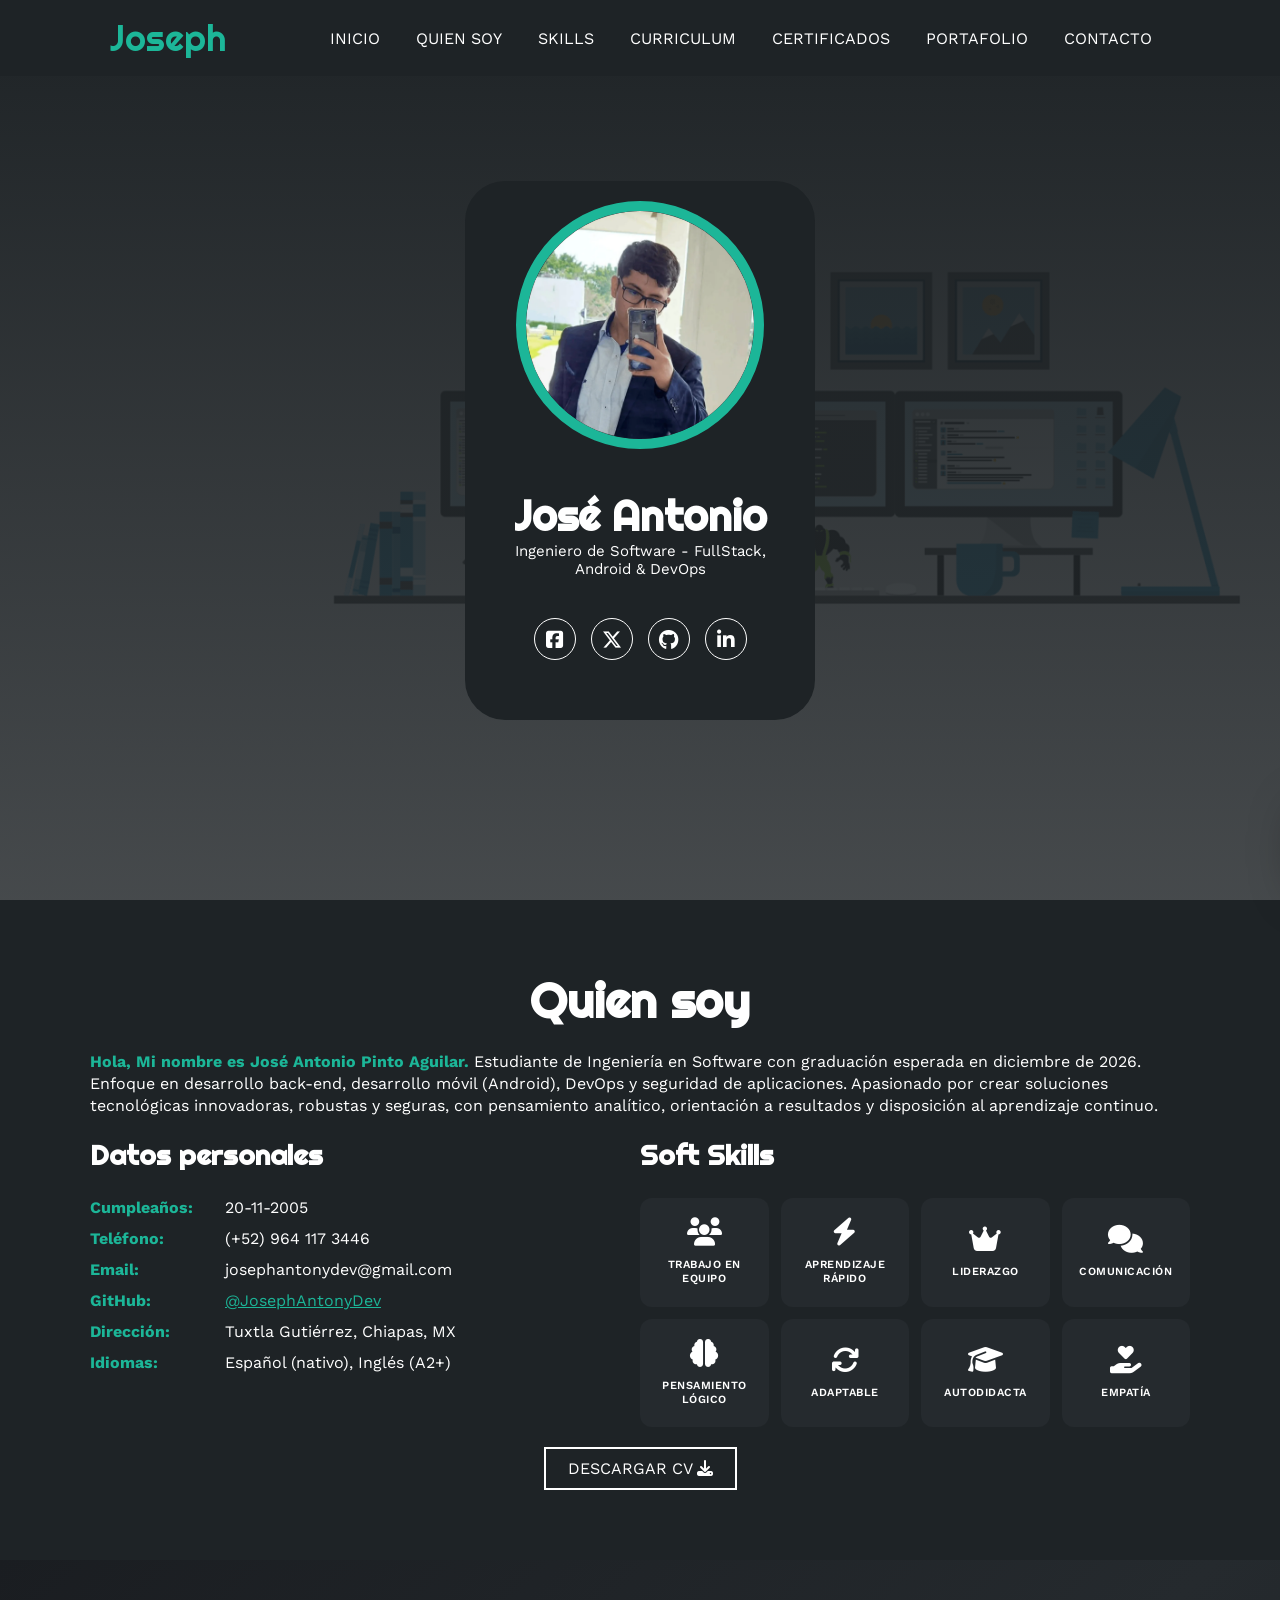
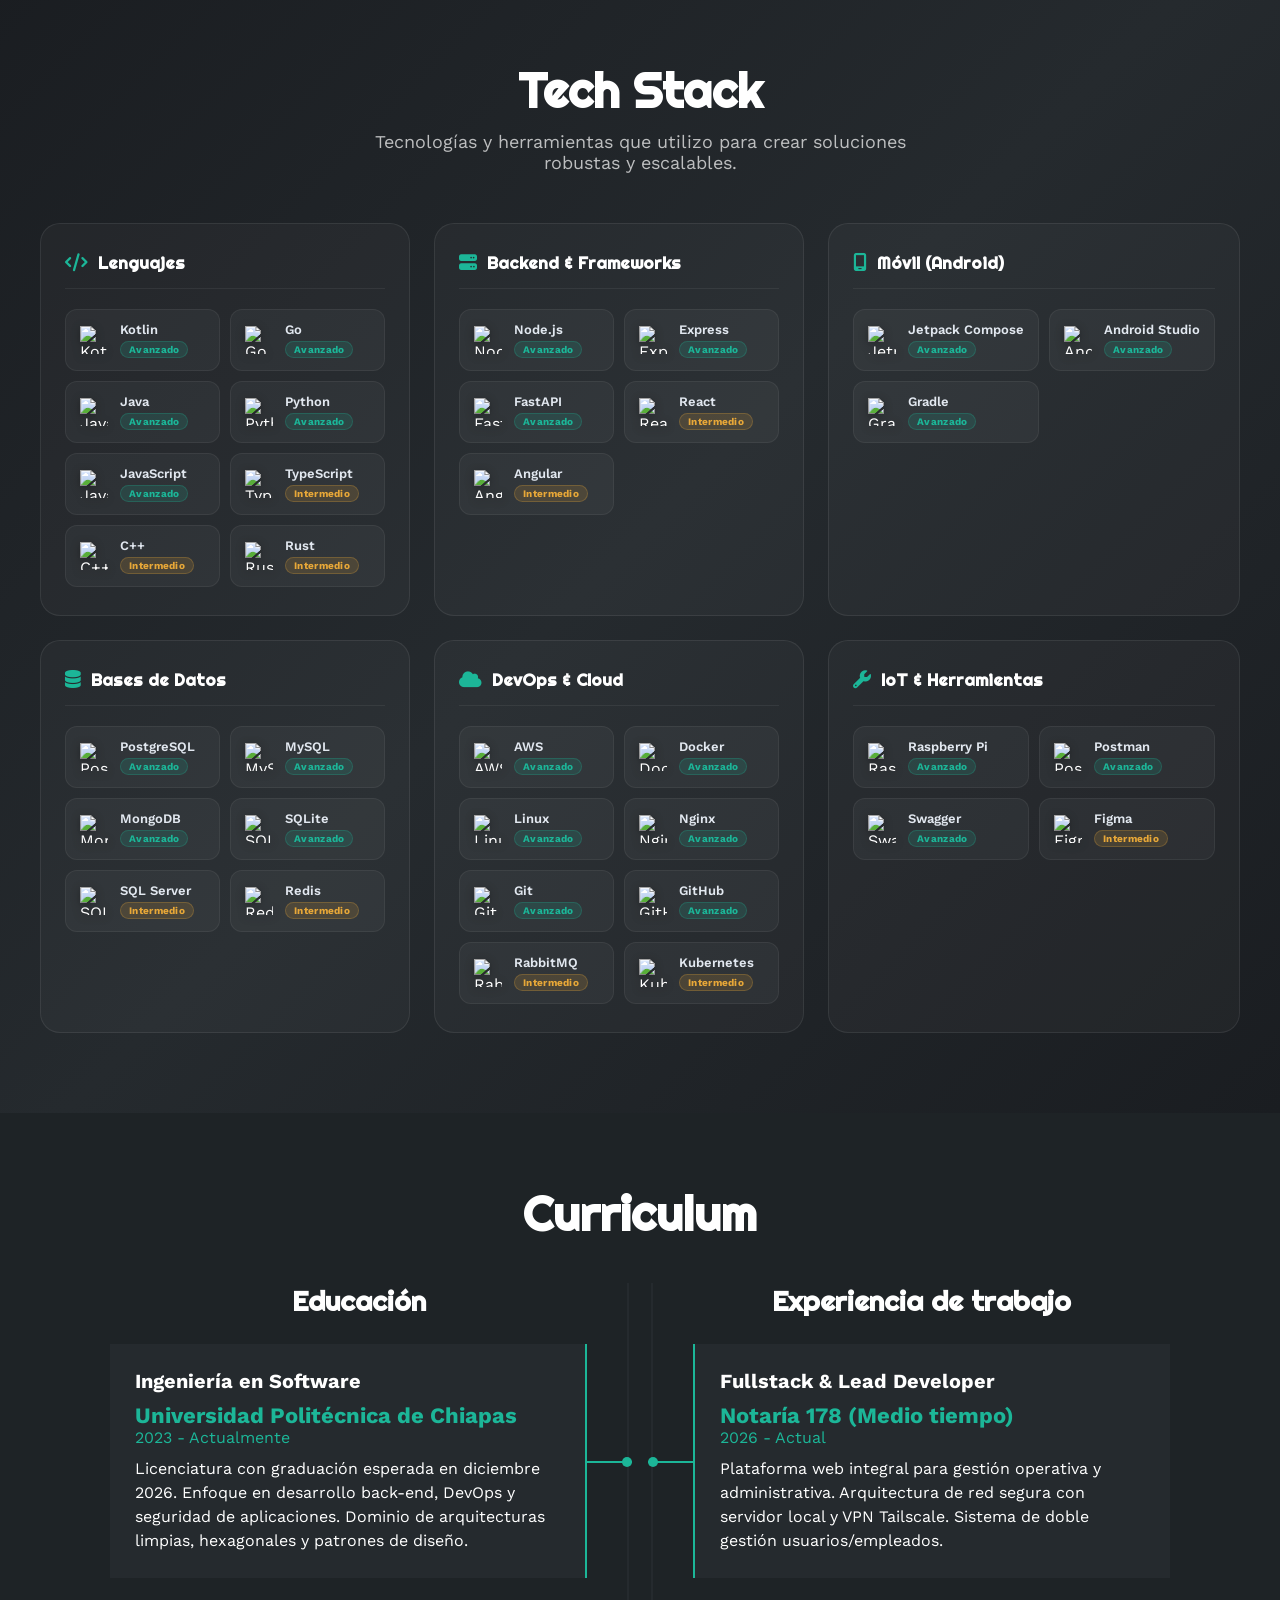
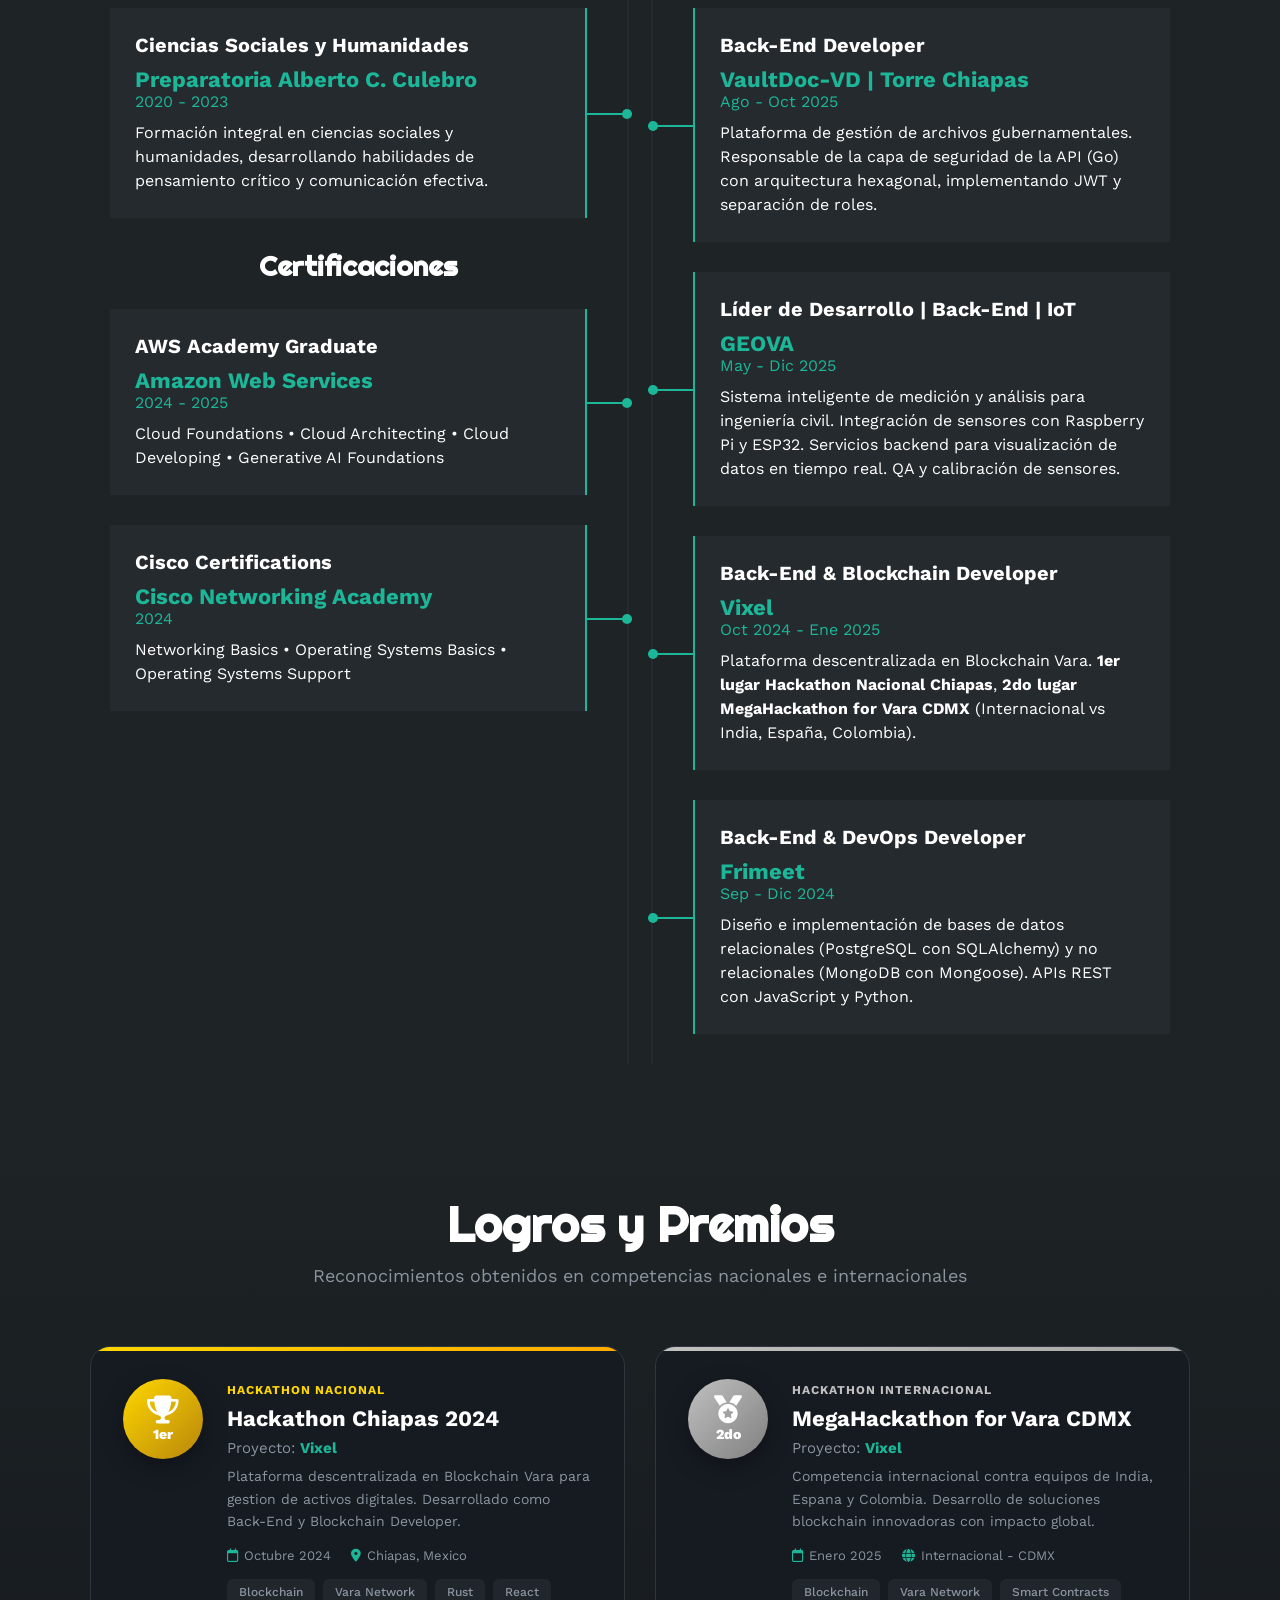
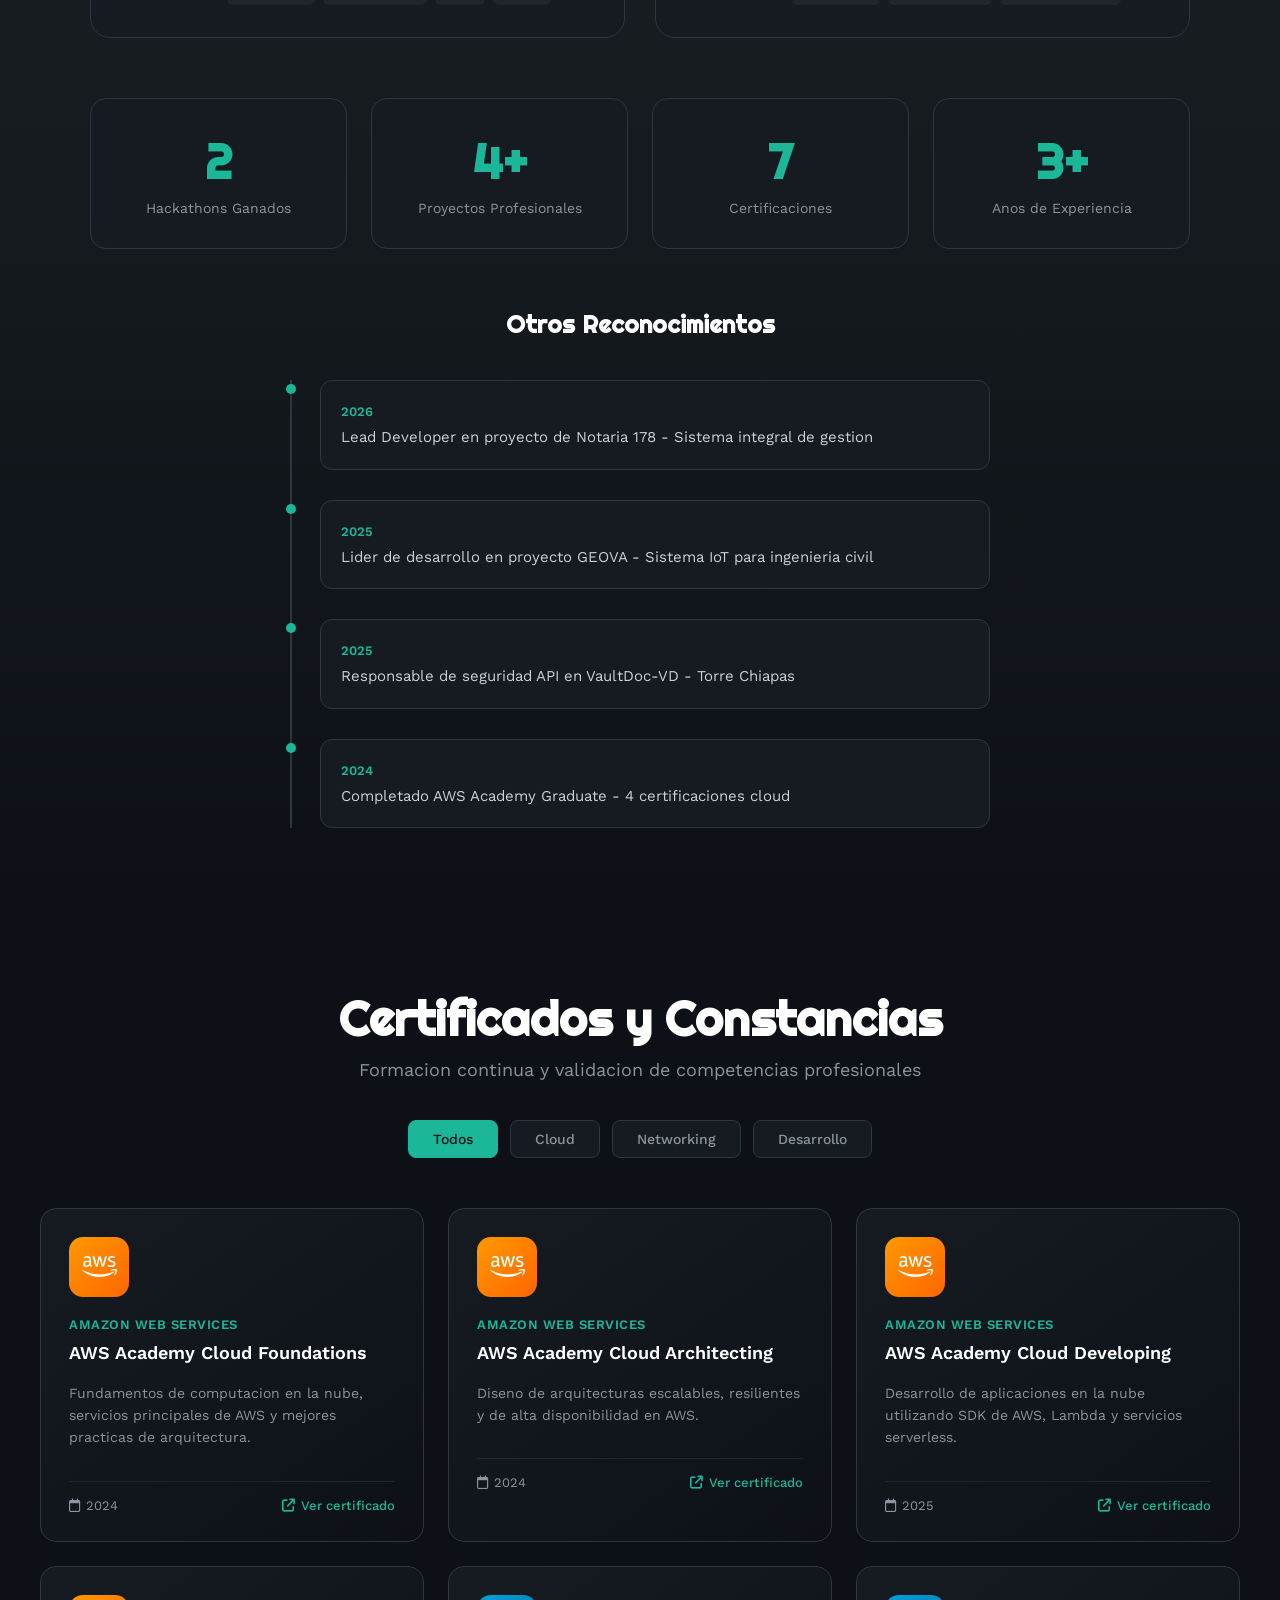
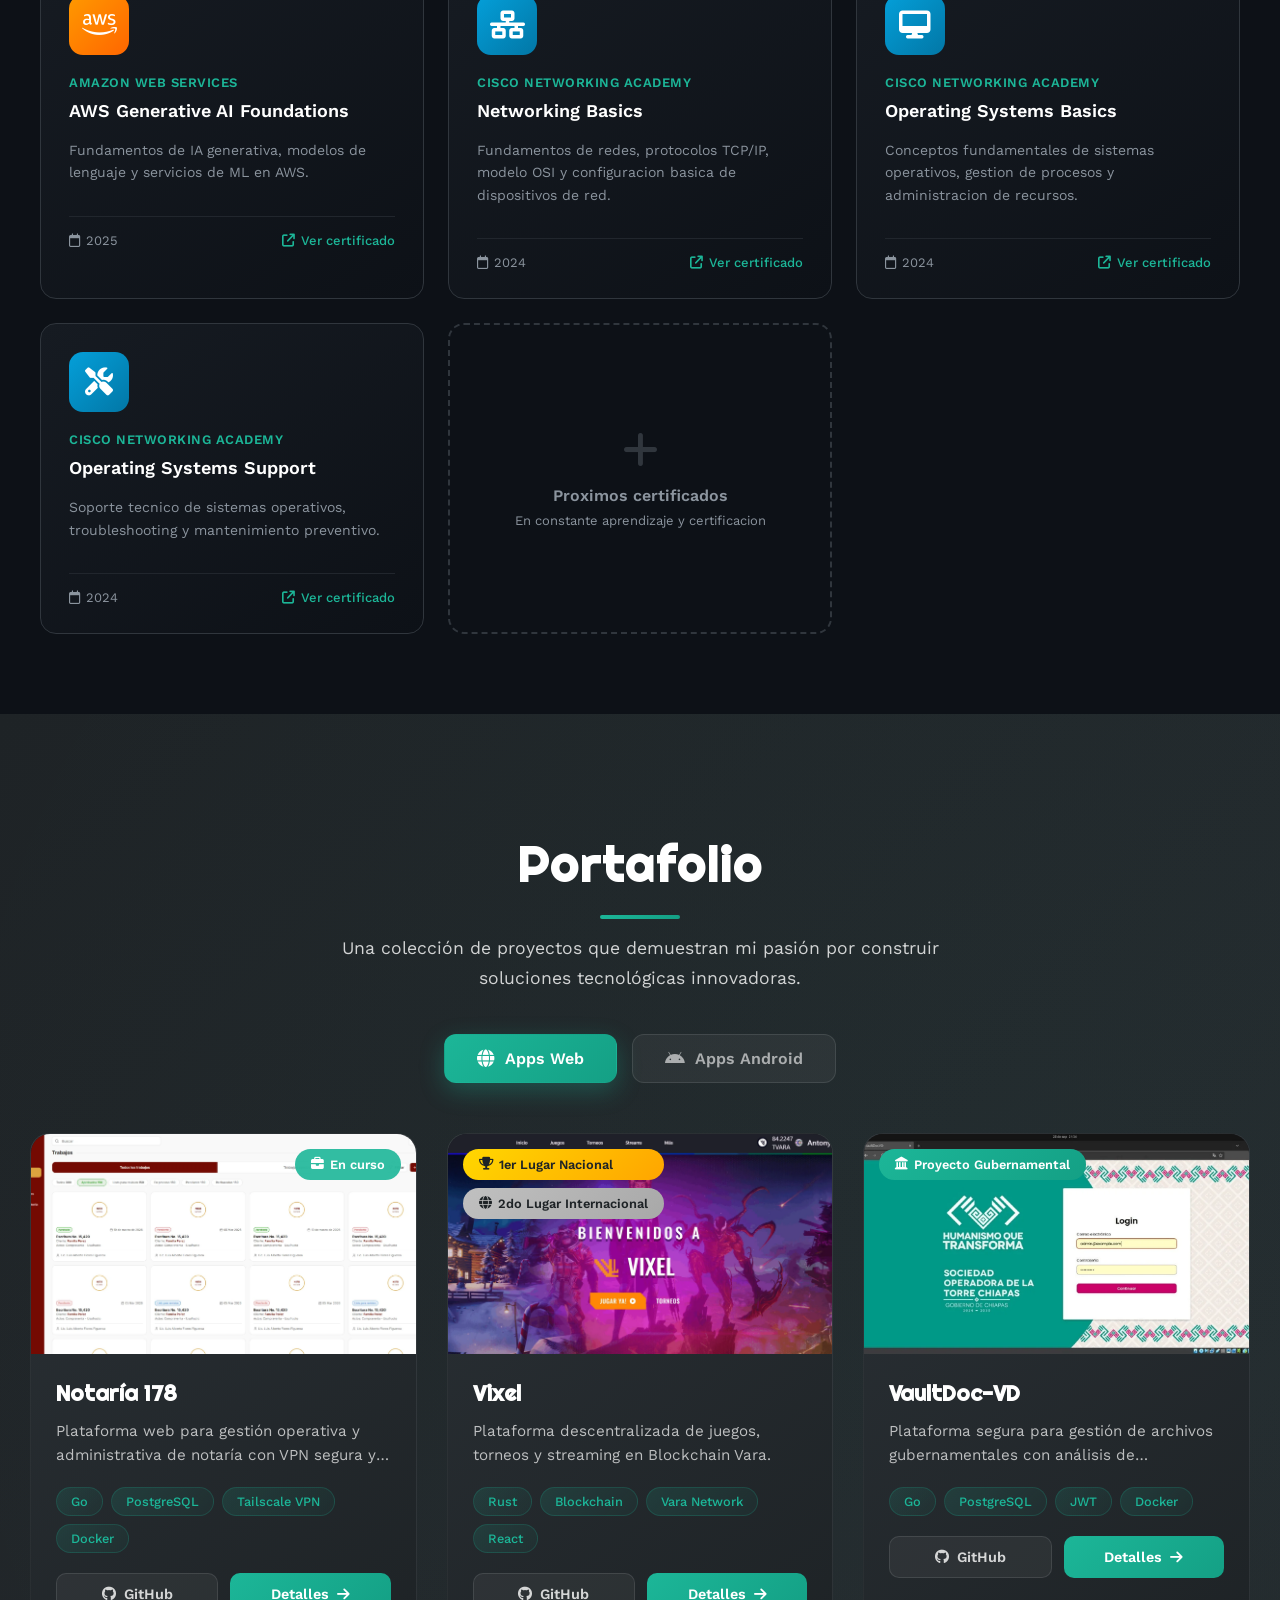
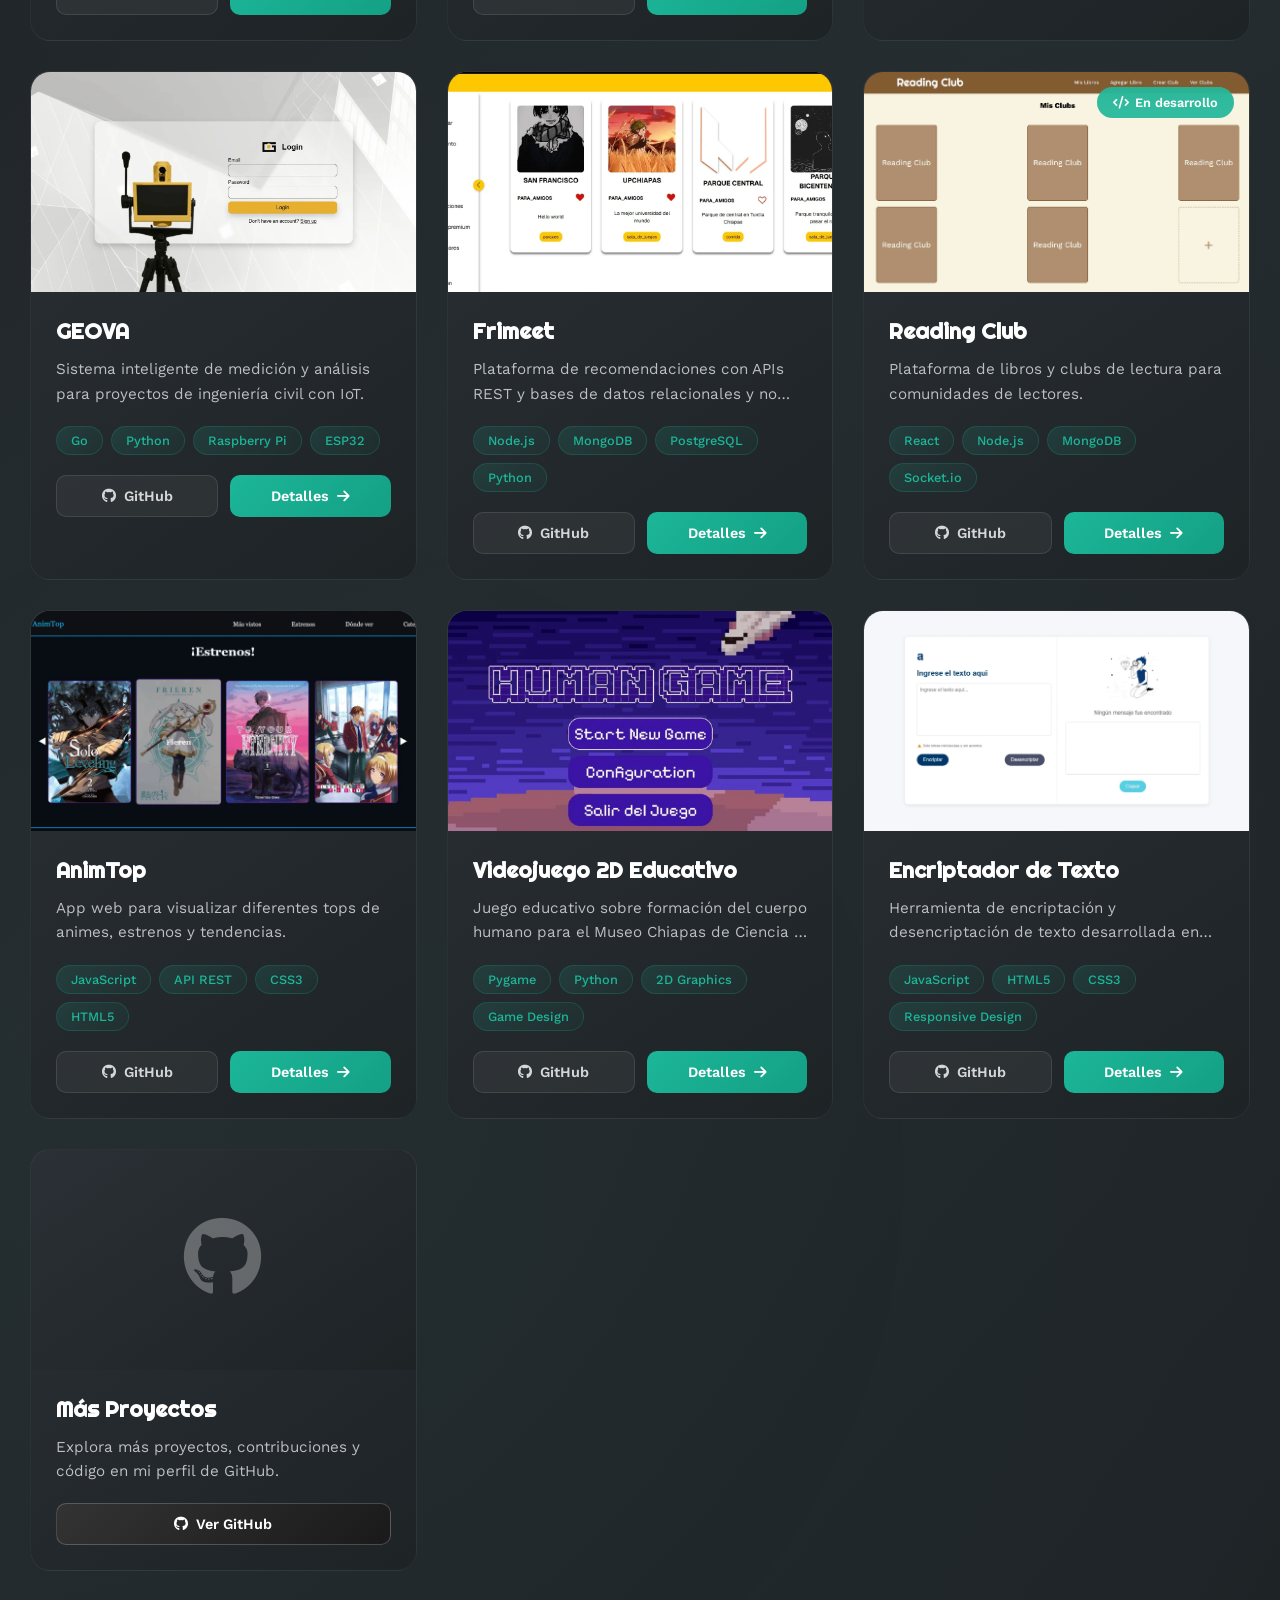
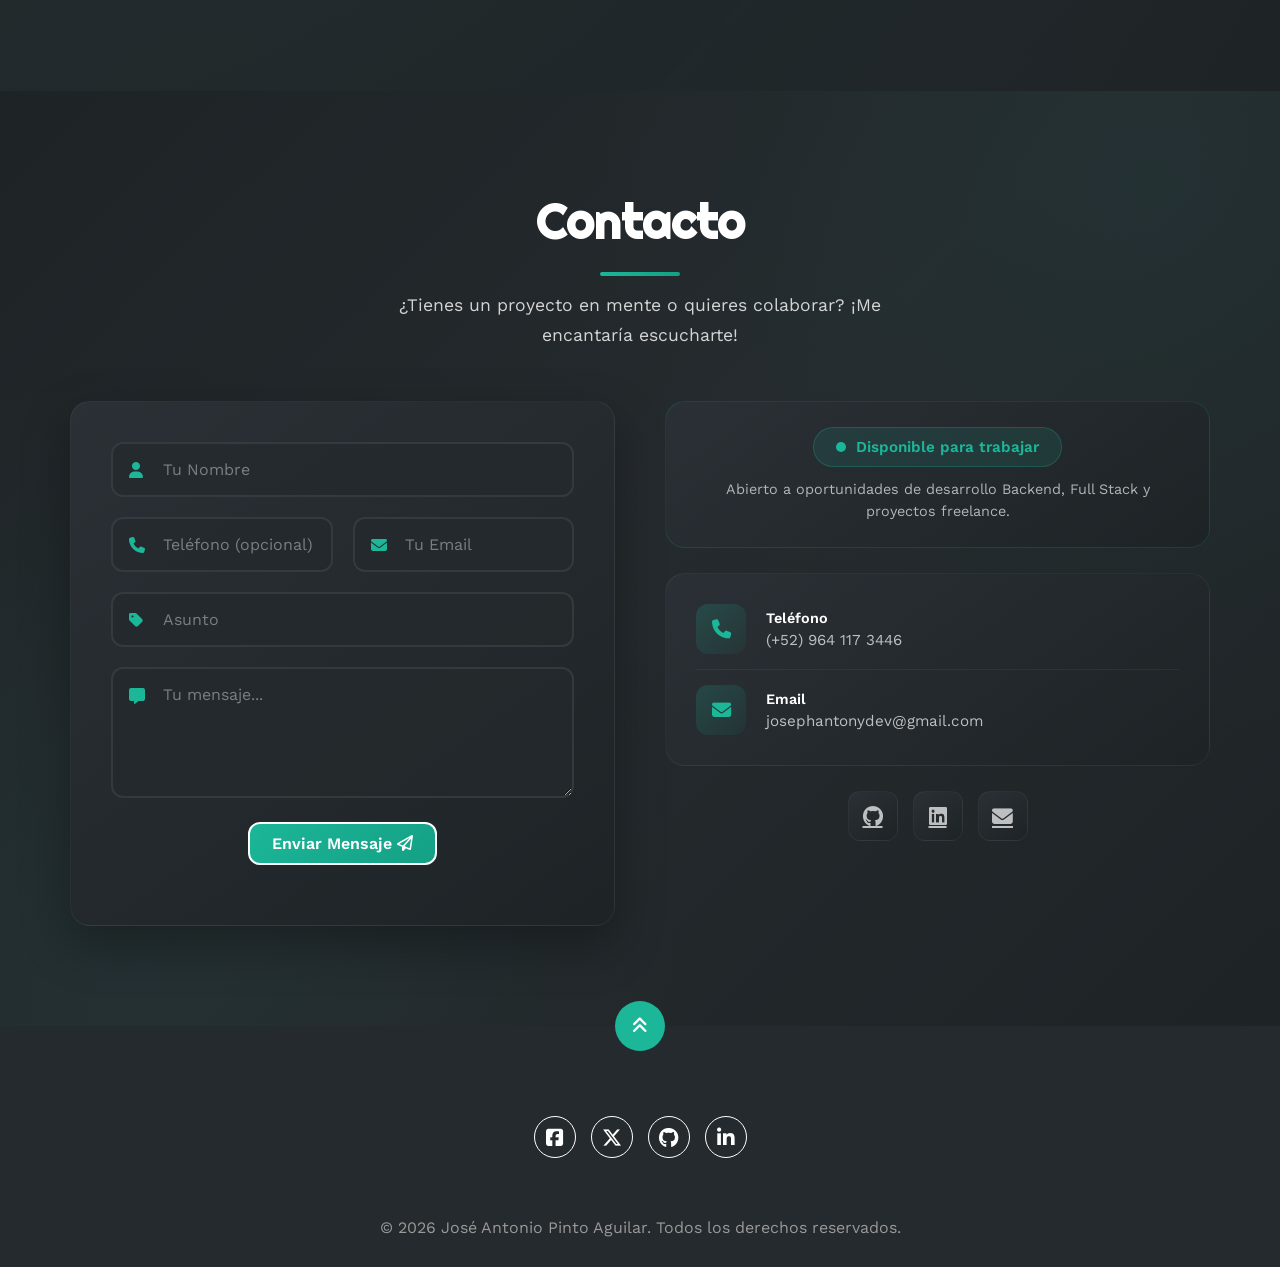
==== commit 31dced56: "feat: add new sections and improved SEO Add responsive grid for certificates, achievements, and awar" ====
--- a/index.html
+++ b/index.html
@@ -1,7 +1,52 @@
 <!DOCTYPE html>
 <html lang="es">
   <head>
+    <!-- Meta tags basicos -->
+    <meta charset="UTF-8" />
+    <meta name="viewport" content="width=device-width, initial-scale=1.0" />
+    <meta http-equiv="X-UA-Compatible" content="IE=edge" />
+    
+    <!-- SEO Meta tags -->
+    <title>Jose Antonio | Desarrollador Full Stack & Backend - Portafolio</title>
+    <meta name="description" content="Portafolio de Jose Antonio, Ingeniero en Software especializado en desarrollo Back-End, DevOps, Blockchain y Cloud. Ganador de Hackathons nacionales e internacionales. AWS Certified." />
+    <meta name="keywords" content="desarrollador, full stack, backend, devops, blockchain, aws, cloud, react, node, python, go, jose antonio, chiapas, mexico, portafolio, software engineer" />
+    <meta name="author" content="Jose Antonio" />
+    <meta name="robots" content="index, follow" />
+    <meta name="language" content="Spanish" />
+    <meta name="revisit-after" content="7 days" />
+    
+    <!-- Open Graph / Facebook -->
+    <meta property="og:type" content="website" />
+    <meta property="og:url" content="https://josepantony.dev/" />
+    <meta property="og:title" content="Jose Antonio | Desarrollador Full Stack & Backend" />
+    <meta property="og:description" content="Ingeniero en Software especializado en Back-End, DevOps, Blockchain y Cloud. Ganador de Hackathons. AWS Certified." />
+    <meta property="og:image" content="./img/og-image.png" />
+    <meta property="og:locale" content="es_MX" />
+    <meta property="og:site_name" content="Jose Antonio - Portafolio" />
+    
+    <!-- Twitter Card -->
+    <meta name="twitter:card" content="summary_large_image" />
+    <meta name="twitter:url" content="https://josepantony.dev/" />
+    <meta name="twitter:title" content="Jose Antonio | Desarrollador Full Stack & Backend" />
+    <meta name="twitter:description" content="Ingeniero en Software especializado en Back-End, DevOps, Blockchain y Cloud. Ganador de Hackathons. AWS Certified." />
+    <meta name="twitter:image" content="./img/og-image.png" />
+    
+    <!-- Theme Color -->
+    <meta name="theme-color" content="#1cb698" />
+    <meta name="msapplication-TileColor" content="#1cb698" />
+    
+    <!-- Canonical URL -->
+    <link rel="canonical" href="https://josepantony.dev/" />
+    
+    <!-- Favicon -->
     <link rel="shortcut icon" id="icon" href="./img/inicio/circulo.ico" />
+    <link rel="apple-touch-icon" sizes="180x180" href="./img/inicio/circulo.ico" />
+    
+    <!-- Preconnect para mejorar rendimiento -->
+    <link rel="preconnect" href="https://fonts.googleapis.com" />
+    <link rel="preconnect" href="https://fonts.gstatic.com" crossorigin />
+    <link rel="preconnect" href="https://cdnjs.cloudflare.com" />
+    
     <!-- CSS Base -->
     <link rel="stylesheet" href="./css/base/reset.css" />
     <!-- CSS Componentes -->
@@ -12,13 +57,15 @@
     <link rel="stylesheet" href="./css/sections/sobremi.css" />
     <link rel="stylesheet" href="./css/sections/skills.css" />
     <link rel="stylesheet" href="./css/sections/curriculum.css" />
+    <link rel="stylesheet" href="./css/sections/certificados.css" />
+    <link rel="stylesheet" href="./css/sections/logros.css" />
     <link rel="stylesheet" href="./css/sections/portfolio.css" />
     <link rel="stylesheet" href="./css/sections/contacto.css" />
     <link rel="stylesheet" href="./css/sections/footer.css" />
     <!-- CSS Responsive -->
     <link rel="stylesheet" href="./css/responsive.css" />
-    <meta charset="UTF-8" />
-    <meta name="viewport" content="width=device-width, initial-scale=1.0" />
+    
+    <!-- Font Awesome -->
     <link
       rel="stylesheet"
       href="https://cdnjs.cloudflare.com/ajax/libs/font-awesome/6.4.2/css/all.min.css"
@@ -26,7 +73,31 @@
       crossorigin="anonymous"
       referrerpolicy="no-referrer"
     />
-    <title>José Antonio - Portafolio</title>
+    
+    <!-- Schema.org JSON-LD -->
+    <script type="application/ld+json">
+    {
+      "@context": "https://schema.org",
+      "@type": "Person",
+      "name": "Jose Antonio",
+      "url": "https://josepantony.dev/",
+      "image": "./img/sobremi/foto.png",
+      "jobTitle": "Software Engineer",
+      "worksFor": {
+        "@type": "Organization",
+        "name": "Notaria 178"
+      },
+      "alumniOf": {
+        "@type": "EducationalOrganization",
+        "name": "Universidad Politecnica de Chiapas"
+      },
+      "knowsAbout": ["Backend Development", "DevOps", "Blockchain", "AWS", "Cloud Architecture", "React", "Node.js", "Python", "Go"],
+      "sameAs": [
+        "https://github.com/JosephAntonyDev",
+        "https://linkedin.com/in/jose-antonio"
+      ]
+    }
+    </script>
   </head>
   <body>
     <!-- JS: Menú (carga antes del DOM para onclick handlers) -->
@@ -44,6 +115,7 @@
             <li><a href="#sobremi" onclick="seleccionar()">QUIEN SOY</a></li>
             <li><a href="#skills" onclick="seleccionar()">SKILLS</a></li>
             <li><a href="#curriculum" onclick="seleccionar()">CURRICULUM</a></li>
+            <li><a href="#certificados" onclick="seleccionar()">CERTIFICADOS</a></li>
             <li><a href="#portfolio" onclick="seleccionar()">PORTAFOLIO</a></li>
             <li><a href="#contacto" onclick="seleccionar()">CONTACTO</a></li>
           </ul>
@@ -58,6 +130,8 @@
     <div id="section-sobremi"></div>
     <div id="section-skills"></div>
     <div id="section-curriculum"></div>
+    <div id="section-logros"></div>
+    <div id="section-certificados"></div>
     <div id="section-portfolio"></div>
 
     <!-- Modal de Proyecto (global, usado por js/portfolio.js) -->
@@ -177,6 +251,7 @@
     <script src="./js/contacto.js"></script>
     <script src="./js/portfolio-data.js"></script>
     <script src="./js/portfolio.js"></script>
+    <script src="./js/certificados.js"></script>
     <script src="./js/app.js"></script>
   </body>
 </html>
--- a/css/sections/certificados.css
+++ b/css/sections/certificados.css
@@ -0,0 +1,419 @@
+/* Seccion Certificados y Constancias */
+.certificados {
+  background-color: #0d1117;
+  color: #fff;
+  padding: 80px 20px;
+}
+
+.certificados .contenido-seccion {
+  max-width: 1200px;
+  margin: auto;
+}
+
+.certificados h2 {
+  font-size: 48px;
+  font-family: "Righteous";
+  text-align: center;
+  margin-bottom: 10px;
+}
+
+.certificados-subtitulo {
+  text-align: center;
+  color: #8b949e;
+  font-size: 18px;
+  margin-bottom: 40px;
+}
+
+/* Filtros */
+.certificados-filtros {
+  display: flex;
+  justify-content: center;
+  gap: 12px;
+  margin-bottom: 50px;
+  flex-wrap: wrap;
+}
+
+.filtro-btn {
+  background-color: #161b22;
+  border: 1px solid #30363d;
+  color: #8b949e;
+  padding: 10px 24px;
+  border-radius: 8px;
+  cursor: pointer;
+  font-size: 14px;
+  font-weight: 500;
+  transition: all 0.3s ease;
+}
+
+.filtro-btn:hover {
+  border-color: #1cb698;
+  color: #fff;
+}
+
+.filtro-btn.active {
+  background-color: #1cb698;
+  border-color: #1cb698;
+  color: #0d1117;
+}
+
+/* Grid de certificados */
+.certificados-grid {
+  display: grid;
+  grid-template-columns: repeat(auto-fill, minmax(320px, 1fr));
+  gap: 24px;
+}
+
+/* Card de certificado */
+.certificado-card {
+  background: linear-gradient(145deg, #161b22 0%, #0d1117 100%);
+  border: 1px solid #30363d;
+  border-radius: 16px;
+  padding: 28px;
+  transition: all 0.3s ease;
+  position: relative;
+  overflow: hidden;
+}
+
+.certificado-card::before {
+  content: '';
+  position: absolute;
+  top: 0;
+  left: 0;
+  right: 0;
+  height: 3px;
+  background: linear-gradient(90deg, #1cb698, #17a589);
+  opacity: 0;
+  transition: opacity 0.3s ease;
+}
+
+.certificado-card:hover {
+  border-color: #1cb698;
+  transform: translateY(-4px);
+  box-shadow: 0 12px 40px rgba(28, 182, 152, 0.15);
+}
+
+.certificado-card:hover::before {
+  opacity: 1;
+}
+
+/* Logo del certificado */
+.certificado-logo {
+  width: 60px;
+  height: 60px;
+  background: linear-gradient(135deg, #ff9900 0%, #ff6600 100%);
+  border-radius: 14px;
+  display: flex;
+  align-items: center;
+  justify-content: center;
+  margin-bottom: 20px;
+}
+
+.certificado-logo i {
+  font-size: 28px;
+  color: #fff;
+}
+
+.certificado-logo.cisco {
+  background: linear-gradient(135deg, #049fd9 0%, #0277a6 100%);
+}
+
+/* Contenido del certificado */
+.certificado-contenido {
+  display: flex;
+  flex-direction: column;
+  gap: 8px;
+}
+
+.certificado-institucion {
+  color: #1cb698;
+  font-size: 13px;
+  font-weight: 600;
+  text-transform: uppercase;
+  letter-spacing: 0.5px;
+}
+
+.certificado-titulo {
+  font-size: 18px;
+  font-weight: 600;
+  color: #fff;
+  line-height: 1.4;
+}
+
+.certificado-descripcion {
+  color: #8b949e;
+  font-size: 14px;
+  line-height: 1.6;
+  margin: 8px 0;
+}
+
+.certificado-footer {
+  display: flex;
+  justify-content: space-between;
+  align-items: center;
+  margin-top: 16px;
+  padding-top: 16px;
+  border-top: 1px solid #21262d;
+}
+
+.certificado-fecha {
+  color: #8b949e;
+  font-size: 13px;
+  display: flex;
+  align-items: center;
+  gap: 6px;
+}
+
+.certificado-ver {
+  color: #1cb698;
+  font-size: 13px;
+  font-weight: 500;
+  text-decoration: none;
+  display: flex;
+  align-items: center;
+  gap: 6px;
+  transition: all 0.2s ease;
+}
+
+.certificado-ver:hover {
+  color: #2ee5bb;
+}
+
+/* Card de agregar certificado */
+.certificado-add {
+  border: 2px dashed #30363d;
+  background: transparent;
+  display: flex;
+  align-items: center;
+  justify-content: center;
+  min-height: 280px;
+}
+
+.certificado-add:hover {
+  border-color: #1cb698;
+  transform: none;
+  box-shadow: none;
+}
+
+.certificado-add-content {
+  text-align: center;
+  color: #8b949e;
+}
+
+.certificado-add-content i {
+  font-size: 40px;
+  margin-bottom: 16px;
+  color: #30363d;
+}
+
+.certificado-add-content span {
+  display: block;
+  font-size: 16px;
+  font-weight: 600;
+  margin-bottom: 8px;
+}
+
+.certificado-add-content p {
+  font-size: 13px;
+}
+
+/* Modal de certificado */
+.modal-certificado {
+  display: none;
+  position: fixed;
+  top: 0;
+  left: 0;
+  width: 100%;
+  height: 100%;
+  background: rgba(0, 0, 0, 0.9);
+  z-index: 1000;
+  align-items: center;
+  justify-content: center;
+  padding: 20px;
+}
+
+.modal-certificado.active {
+  display: flex;
+}
+
+.modal-certificado-contenido {
+  background: #161b22;
+  border: 1px solid #30363d;
+  border-radius: 20px;
+  max-width: 700px;
+  width: 100%;
+  max-height: 90vh;
+  overflow-y: auto;
+  position: relative;
+}
+
+.modal-certificado-cerrar {
+  position: absolute;
+  top: 16px;
+  right: 16px;
+  background: #21262d;
+  border: none;
+  width: 40px;
+  height: 40px;
+  border-radius: 50%;
+  color: #fff;
+  font-size: 18px;
+  cursor: pointer;
+  transition: all 0.2s ease;
+  z-index: 10;
+}
+
+.modal-certificado-cerrar:hover {
+  background: #30363d;
+}
+
+.modal-certificado-header {
+  display: flex;
+  align-items: center;
+  gap: 20px;
+  padding: 30px;
+  border-bottom: 1px solid #21262d;
+}
+
+.modal-certificado-logo {
+  width: 70px;
+  height: 70px;
+  background: linear-gradient(135deg, #ff9900 0%, #ff6600 100%);
+  border-radius: 16px;
+  display: flex;
+  align-items: center;
+  justify-content: center;
+  flex-shrink: 0;
+}
+
+.modal-certificado-logo i {
+  font-size: 32px;
+  color: #fff;
+}
+
+.modal-certificado-info span {
+  color: #1cb698;
+  font-size: 13px;
+  font-weight: 600;
+  text-transform: uppercase;
+  letter-spacing: 0.5px;
+}
+
+.modal-certificado-info h3 {
+  font-size: 22px;
+  color: #fff;
+  margin-top: 6px;
+}
+
+.modal-certificado-body {
+  padding: 30px;
+}
+
+.modal-certificado-imagen {
+  background: #0d1117;
+  border-radius: 12px;
+  padding: 20px;
+  margin-bottom: 24px;
+  text-align: center;
+}
+
+.modal-certificado-imagen img {
+  max-width: 100%;
+  border-radius: 8px;
+}
+
+.modal-certificado-acciones {
+  display: flex;
+  gap: 16px;
+  flex-wrap: wrap;
+}
+
+.btn-certificado-descargar,
+.btn-certificado-verificar {
+  flex: 1;
+  min-width: 200px;
+  padding: 14px 24px;
+  border-radius: 10px;
+  font-size: 15px;
+  font-weight: 600;
+  text-decoration: none;
+  display: flex;
+  align-items: center;
+  justify-content: center;
+  gap: 10px;
+  transition: all 0.2s ease;
+}
+
+.btn-certificado-descargar {
+  background: #1cb698;
+  color: #0d1117;
+}
+
+.btn-certificado-descargar:hover {
+  background: #2ee5bb;
+}
+
+.btn-certificado-verificar {
+  background: transparent;
+  border: 1px solid #30363d;
+  color: #fff;
+}
+
+.btn-certificado-verificar:hover {
+  border-color: #1cb698;
+  color: #1cb698;
+}
+
+/* Animacion de entrada para cards */
+.certificado-card {
+  animation: fadeInUp 0.5s ease forwards;
+  opacity: 0;
+}
+
+.certificado-card:nth-child(1) { animation-delay: 0.1s; }
+.certificado-card:nth-child(2) { animation-delay: 0.15s; }
+.certificado-card:nth-child(3) { animation-delay: 0.2s; }
+.certificado-card:nth-child(4) { animation-delay: 0.25s; }
+.certificado-card:nth-child(5) { animation-delay: 0.3s; }
+.certificado-card:nth-child(6) { animation-delay: 0.35s; }
+.certificado-card:nth-child(7) { animation-delay: 0.4s; }
+.certificado-card:nth-child(8) { animation-delay: 0.45s; }
+
+@keyframes fadeInUp {
+  from {
+    opacity: 0;
+    transform: translateY(20px);
+  }
+  to {
+    opacity: 1;
+    transform: translateY(0);
+  }
+}
+
+/* Responsive */
+@media (max-width: 768px) {
+  .certificados h2 {
+    font-size: 36px;
+  }
+
+  .certificados-grid {
+    grid-template-columns: 1fr;
+  }
+
+  .certificado-card {
+    padding: 24px;
+  }
+
+  .modal-certificado-header {
+    flex-direction: column;
+    text-align: center;
+  }
+
+  .modal-certificado-acciones {
+    flex-direction: column;
+  }
+
+  .btn-certificado-descargar,
+  .btn-certificado-verificar {
+    min-width: 100%;
+  }
+}
--- a/css/sections/logros.css
+++ b/css/sections/logros.css
@@ -0,0 +1,333 @@
+/* Seccion Logros y Premios */
+.logros {
+  background: linear-gradient(180deg, #1e2326 0%, #0d1117 100%);
+  color: #fff;
+  padding: 80px 20px;
+}
+
+.logros .contenido-seccion {
+  max-width: 1100px;
+  margin: auto;
+}
+
+.logros h2 {
+  font-size: 48px;
+  font-family: "Righteous";
+  text-align: center;
+  margin-bottom: 10px;
+}
+
+.logros-subtitulo {
+  text-align: center;
+  color: #8b949e;
+  font-size: 18px;
+  margin-bottom: 60px;
+}
+
+/* Logros destacados */
+.logros-destacados {
+  display: grid;
+  grid-template-columns: repeat(auto-fit, minmax(480px, 1fr));
+  gap: 30px;
+  margin-bottom: 60px;
+}
+
+.logro-card {
+  background: #161b22;
+  border: 1px solid #30363d;
+  border-radius: 20px;
+  padding: 32px;
+  display: flex;
+  gap: 24px;
+  position: relative;
+  overflow: hidden;
+  transition: all 0.3s ease;
+}
+
+.logro-card::before {
+  content: '';
+  position: absolute;
+  top: 0;
+  left: 0;
+  right: 0;
+  height: 4px;
+}
+
+.logro-card:hover {
+  transform: translateY(-4px);
+  box-shadow: 0 20px 60px rgba(0, 0, 0, 0.3);
+}
+
+/* Estilos por posicion */
+.logro-oro::before {
+  background: linear-gradient(90deg, #ffd700, #ffaa00);
+}
+
+.logro-oro .logro-medal {
+  background: linear-gradient(135deg, #ffd700 0%, #b8860b 100%);
+}
+
+.logro-oro .logro-tipo {
+  color: #ffd700;
+}
+
+.logro-plata::before {
+  background: linear-gradient(90deg, #c0c0c0, #a8a8a8);
+}
+
+.logro-plata .logro-medal {
+  background: linear-gradient(135deg, #c0c0c0 0%, #808080 100%);
+}
+
+.logro-plata .logro-tipo {
+  color: #c0c0c0;
+}
+
+/* Medalla */
+.logro-medal {
+  width: 80px;
+  height: 80px;
+  border-radius: 50%;
+  display: flex;
+  flex-direction: column;
+  align-items: center;
+  justify-content: center;
+  flex-shrink: 0;
+  box-shadow: 0 8px 24px rgba(0, 0, 0, 0.3);
+}
+
+.logro-medal i {
+  font-size: 28px;
+  color: #fff;
+}
+
+.logro-position {
+  font-size: 14px;
+  font-weight: 800;
+  color: #fff;
+  margin-top: 2px;
+}
+
+/* Contenido del logro */
+.logro-contenido {
+  flex: 1;
+}
+
+.logro-tipo {
+  font-size: 12px;
+  font-weight: 700;
+  text-transform: uppercase;
+  letter-spacing: 1px;
+}
+
+.logro-titulo {
+  font-size: 22px;
+  font-weight: 700;
+  color: #fff;
+  margin: 8px 0;
+}
+
+.logro-proyecto {
+  color: #8b949e;
+  font-size: 15px;
+  margin-bottom: 8px;
+}
+
+.logro-proyecto strong {
+  color: #1cb698;
+}
+
+.logro-descripcion {
+  color: #8b949e;
+  font-size: 14px;
+  line-height: 1.6;
+  margin-bottom: 16px;
+}
+
+.logro-detalles {
+  display: flex;
+  gap: 20px;
+  margin-bottom: 16px;
+}
+
+.logro-detalles span {
+  color: #8b949e;
+  font-size: 13px;
+  display: flex;
+  align-items: center;
+  gap: 6px;
+}
+
+.logro-detalles i {
+  color: #1cb698;
+}
+
+.logro-tech {
+  display: flex;
+  flex-wrap: wrap;
+  gap: 8px;
+}
+
+.logro-tech span {
+  background: #21262d;
+  color: #8b949e;
+  padding: 6px 12px;
+  border-radius: 6px;
+  font-size: 12px;
+  font-weight: 500;
+}
+
+/* Estadisticas */
+.logros-stats {
+  display: grid;
+  grid-template-columns: repeat(4, 1fr);
+  gap: 24px;
+  margin-bottom: 60px;
+}
+
+.stat-item {
+  background: #161b22;
+  border: 1px solid #30363d;
+  border-radius: 16px;
+  padding: 32px 24px;
+  text-align: center;
+  transition: all 0.3s ease;
+}
+
+.stat-item:hover {
+  border-color: #1cb698;
+  transform: translateY(-2px);
+}
+
+.stat-numero {
+  font-size: 48px;
+  font-weight: 800;
+  color: #1cb698;
+  font-family: "Righteous";
+}
+
+.stat-label {
+  color: #8b949e;
+  font-size: 14px;
+  margin-top: 8px;
+}
+
+/* Timeline de otros logros */
+.logros-timeline {
+  max-width: 700px;
+  margin: 0 auto;
+}
+
+.logros-timeline h3 {
+  font-size: 24px;
+  font-family: "Righteous";
+  text-align: center;
+  margin-bottom: 40px;
+}
+
+.timeline-items {
+  position: relative;
+  padding-left: 30px;
+}
+
+.timeline-items::before {
+  content: '';
+  position: absolute;
+  left: 0;
+  top: 0;
+  bottom: 0;
+  width: 2px;
+  background: #30363d;
+}
+
+.timeline-item {
+  position: relative;
+  padding-bottom: 30px;
+}
+
+.timeline-item:last-child {
+  padding-bottom: 0;
+}
+
+.timeline-dot {
+  position: absolute;
+  left: -34px;
+  top: 4px;
+  width: 10px;
+  height: 10px;
+  background: #1cb698;
+  border-radius: 50%;
+}
+
+.timeline-content {
+  background: #161b22;
+  border: 1px solid #30363d;
+  border-radius: 12px;
+  padding: 20px;
+  transition: all 0.3s ease;
+}
+
+.timeline-content:hover {
+  border-color: #1cb698;
+}
+
+.timeline-fecha {
+  color: #1cb698;
+  font-size: 13px;
+  font-weight: 600;
+}
+
+.timeline-content p {
+  color: #c9d1d9;
+  font-size: 15px;
+  margin-top: 6px;
+  line-height: 1.5;
+}
+
+/* Responsive */
+@media (max-width: 992px) {
+  .logros-stats {
+    grid-template-columns: repeat(2, 1fr);
+  }
+}
+
+@media (max-width: 768px) {
+  .logros h2 {
+    font-size: 36px;
+  }
+
+  .logros-destacados {
+    grid-template-columns: 1fr;
+  }
+
+  .logro-card {
+    flex-direction: column;
+    text-align: center;
+  }
+
+  .logro-medal {
+    margin: 0 auto;
+  }
+
+  .logro-detalles {
+    justify-content: center;
+  }
+
+  .logro-tech {
+    justify-content: center;
+  }
+
+  .logros-stats {
+    grid-template-columns: repeat(2, 1fr);
+  }
+
+  .stat-numero {
+    font-size: 36px;
+  }
+}
+
+@media (max-width: 480px) {
+  .logros-stats {
+    grid-template-columns: 1fr;
+  }
+}
--- a/css/sections/portfolio.css
+++ b/css/sections/portfolio.css
@@ -875,7 +875,7 @@
   background: linear-gradient(145deg, #1a1d21 0%, #0f1113 100%);
   border-radius: 24px;
   padding: 32px 50px;
-  min-height: 420px;
+  min-height: 380px;
   overflow: hidden;
   cursor: pointer;
   user-select: none;
@@ -896,7 +896,7 @@
 }
 
 .galeria-hero-img {
-  max-height: 480px;
+  max-height: 440px;
   width: auto;
   max-width: 100%;
   object-fit: contain;
@@ -995,30 +995,49 @@
 }
 
 /* --- Thumbnails Strip --- */
+.galeria-thumbs-wrapper {
+  position: relative;
+  width: 100%;
+  padding-top: 14px;
+  overflow: visible;
+}
+
 .galeria-thumbs {
   display: flex;
   gap: 10px;
-  padding: 16px 4px 4px;
-  overflow-x: auto;
-  justify-content: center;
-  scrollbar-width: none;
-  -ms-overflow-style: none;
-  scroll-behavior: smooth;
-  scroll-snap-type: x proximity;
-  position: relative;
-}
-
-.galeria-thumbs::-webkit-scrollbar {
-  display: none;
-}
-
-/* Many thumbnails: left-align and scroll */
-.galeria-thumbs.scrollable {
-  justify-content: flex-start;
-  padding-left: 8px;
-  padding-right: 8px;
-  -webkit-mask-image: linear-gradient(to right, transparent 0%, black 3%, black 92%, transparent 100%);
-  mask-image: linear-gradient(to right, transparent 0%, black 3%, black 92%, transparent 100%);
+  padding: 6px 4px 8px;
+  justify-content: center;
+  align-items: center;
+  flex-wrap: nowrap;
+  overflow: visible;
+}
+
+/* +N remaining images button */
+.galeria-thumb-more {
+  flex-shrink: 0;
+  width: 48px;
+  height: 72px;
+  border-radius: 12px;
+  display: flex;
+  align-items: center;
+  justify-content: center;
+  background: rgba(28, 182, 152, 0.12);
+  border: 1.5px solid rgba(28, 182, 152, 0.3);
+  color: #1cb698;
+  font-size: 0.78rem;
+  font-weight: 700;
+  letter-spacing: 0.3px;
+  cursor: pointer;
+  transition: all 0.3s cubic-bezier(0.16, 1, 0.3, 1);
+  backdrop-filter: blur(6px);
+  user-select: none;
+}
+
+.galeria-thumb-more:hover {
+  background: rgba(28, 182, 152, 0.22);
+  border-color: rgba(28, 182, 152, 0.5);
+  transform: translateY(-2px);
+  box-shadow: 0 0 14px rgba(28, 182, 152, 0.2);
 }
 
 .galeria-thumb {
@@ -1033,7 +1052,6 @@
   transition: all 0.3s cubic-bezier(0.16, 1, 0.3, 1);
   position: relative;
   opacity: 0.5;
-  scroll-snap-align: center;
 }
 
 .galeria-thumb:hover {
@@ -1045,7 +1063,10 @@
 .galeria-thumb.active {
   opacity: 1;
   border-color: #1cb698;
-  box-shadow: 0 0 16px rgba(28, 182, 152, 0.25);
+  box-shadow:
+    0 0 8px rgba(28, 182, 152, 0.45),
+    0 0 20px rgba(28, 182, 152, 0.25),
+    0 0 36px rgba(28, 182, 152, 0.12);
   transform: translateY(-2px);
 }
 
@@ -1057,7 +1078,7 @@
 }
 
 /* Galería con 1 sola imagen: sin thumbs ni flechas */
-.galeria-movil.single .galeria-thumbs,
+.galeria-movil.single .galeria-thumbs-wrapper,
 .galeria-movil.single .galeria-nav,
 .galeria-movil.single .galeria-counter {
   display: none;
@@ -1234,11 +1255,11 @@
     gap: 20px;
   }
   
-  .modal-titulo-bloque { order: 1; grid-column: 1; }
-  .modal-media-bloque { order: 2; grid-column: 1; }
-  .modal-desc-bloque { order: 3; grid-column: 1; }
-  .modal-info-bloque { order: 4; grid-column: 1; }
-  .modal-features-bloque { order: 5; grid-column: 1; }
+  .modal-titulo-bloque { order: 1; grid-column: 1; grid-row: auto; }
+  .modal-media-bloque { order: 2; grid-column: 1; grid-row: auto; }
+  .modal-desc-bloque { order: 3; grid-column: 1; grid-row: auto; }
+  .modal-info-bloque { order: 4; grid-column: 1; grid-row: auto; }
+  .modal-features-bloque { order: 5; grid-column: 1; grid-row: auto; }
   
   .modal-stats {
     flex-wrap: wrap;
@@ -1300,13 +1321,13 @@
 
   /* Modal Android en móvil */
   .galeria-hero {
-    padding: 24px 40px;
-    min-height: 340px;
+    padding: 16px 36px;
+    min-height: 260px;
     border-radius: 18px;
   }
 
   .galeria-hero-img {
-    max-height: 380px;
+    max-height: 280px;
     border-radius: 16px;
   }
 
@@ -1328,19 +1349,25 @@
   }
 
   .galeria-thumb {
-    width: 42px;
-    height: 63px;
+    width: 38px;
+    height: 57px;
     border-radius: 10px;
+  }
+
+  .galeria-thumb-more {
+    width: 36px;
+    height: 54px;
+    border-radius: 10px;
+    font-size: 0.65rem;
   }
 
   .galeria-thumbs {
     gap: 6px;
-    padding: 12px 4px 4px;
-  }
-
-  .galeria-thumbs.scrollable {
-    -webkit-mask-image: linear-gradient(to right, transparent 0%, black 2%, black 90%, transparent 100%);
-    mask-image: linear-gradient(to right, transparent 0%, black 2%, black 90%, transparent 100%);
+    padding: 5px 3px 7px;
+  }
+
+  .galeria-thumbs-wrapper {
+    padding-top: 10px;
   }
 
   /* Lightbox móvil */
@@ -1451,13 +1478,13 @@
   }
 
   .galeria-hero {
-    padding: 18px 32px;
-    min-height: 280px;
+    padding: 12px 28px;
+    min-height: 220px;
     border-radius: 14px;
   }
 
   .galeria-hero-img {
-    max-height: 300px;
+    max-height: 230px;
     border-radius: 14px;
   }
 
@@ -1468,14 +1495,22 @@
   }
 
   .galeria-thumb {
-    width: 34px;
-    height: 51px;
+    width: 30px;
+    height: 45px;
     border-radius: 8px;
     border-width: 1.5px;
   }
 
+  .galeria-thumb-more {
+    width: 28px;
+    height: 42px;
+    border-radius: 8px;
+    font-size: 0.58rem;
+  }
+
   .galeria-thumbs {
-    gap: 5px;
+    gap: 4px;
+    padding: 4px 2px 6px;
   }
 
   .lightbox-nav {
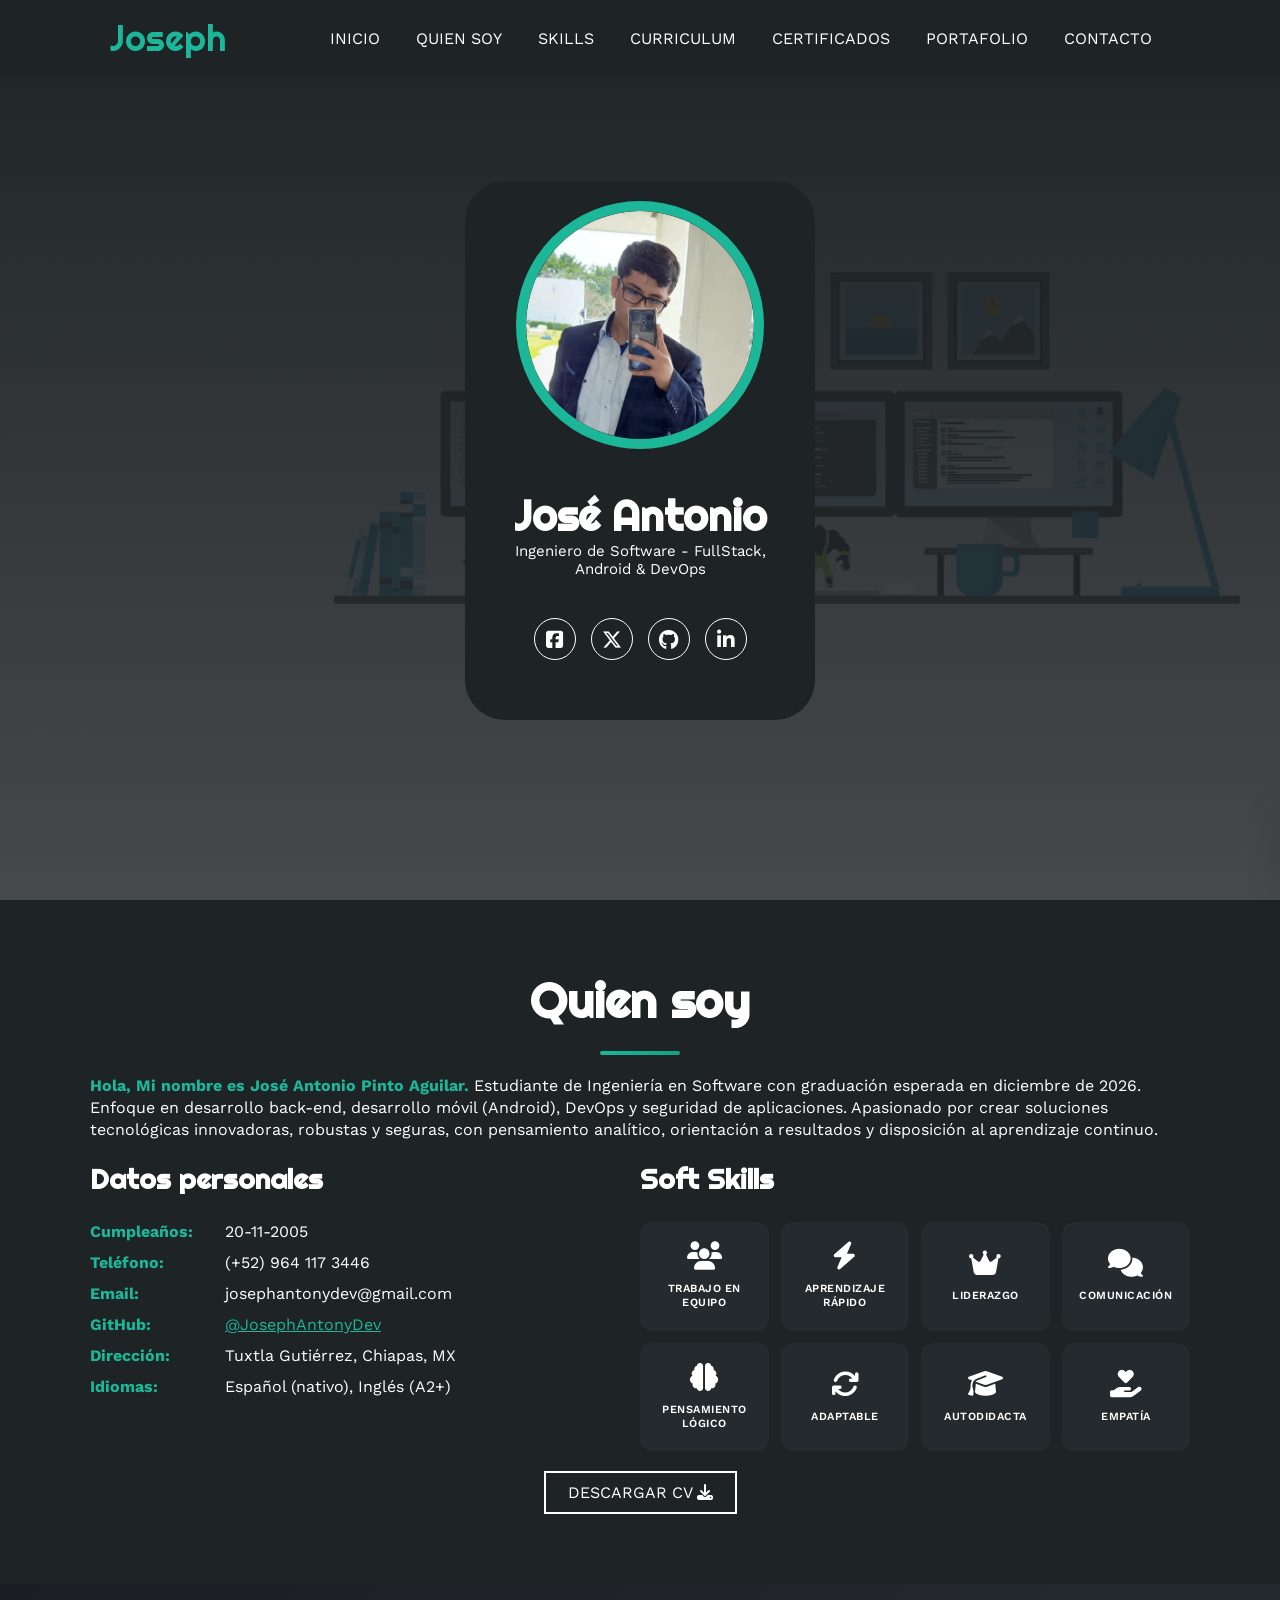
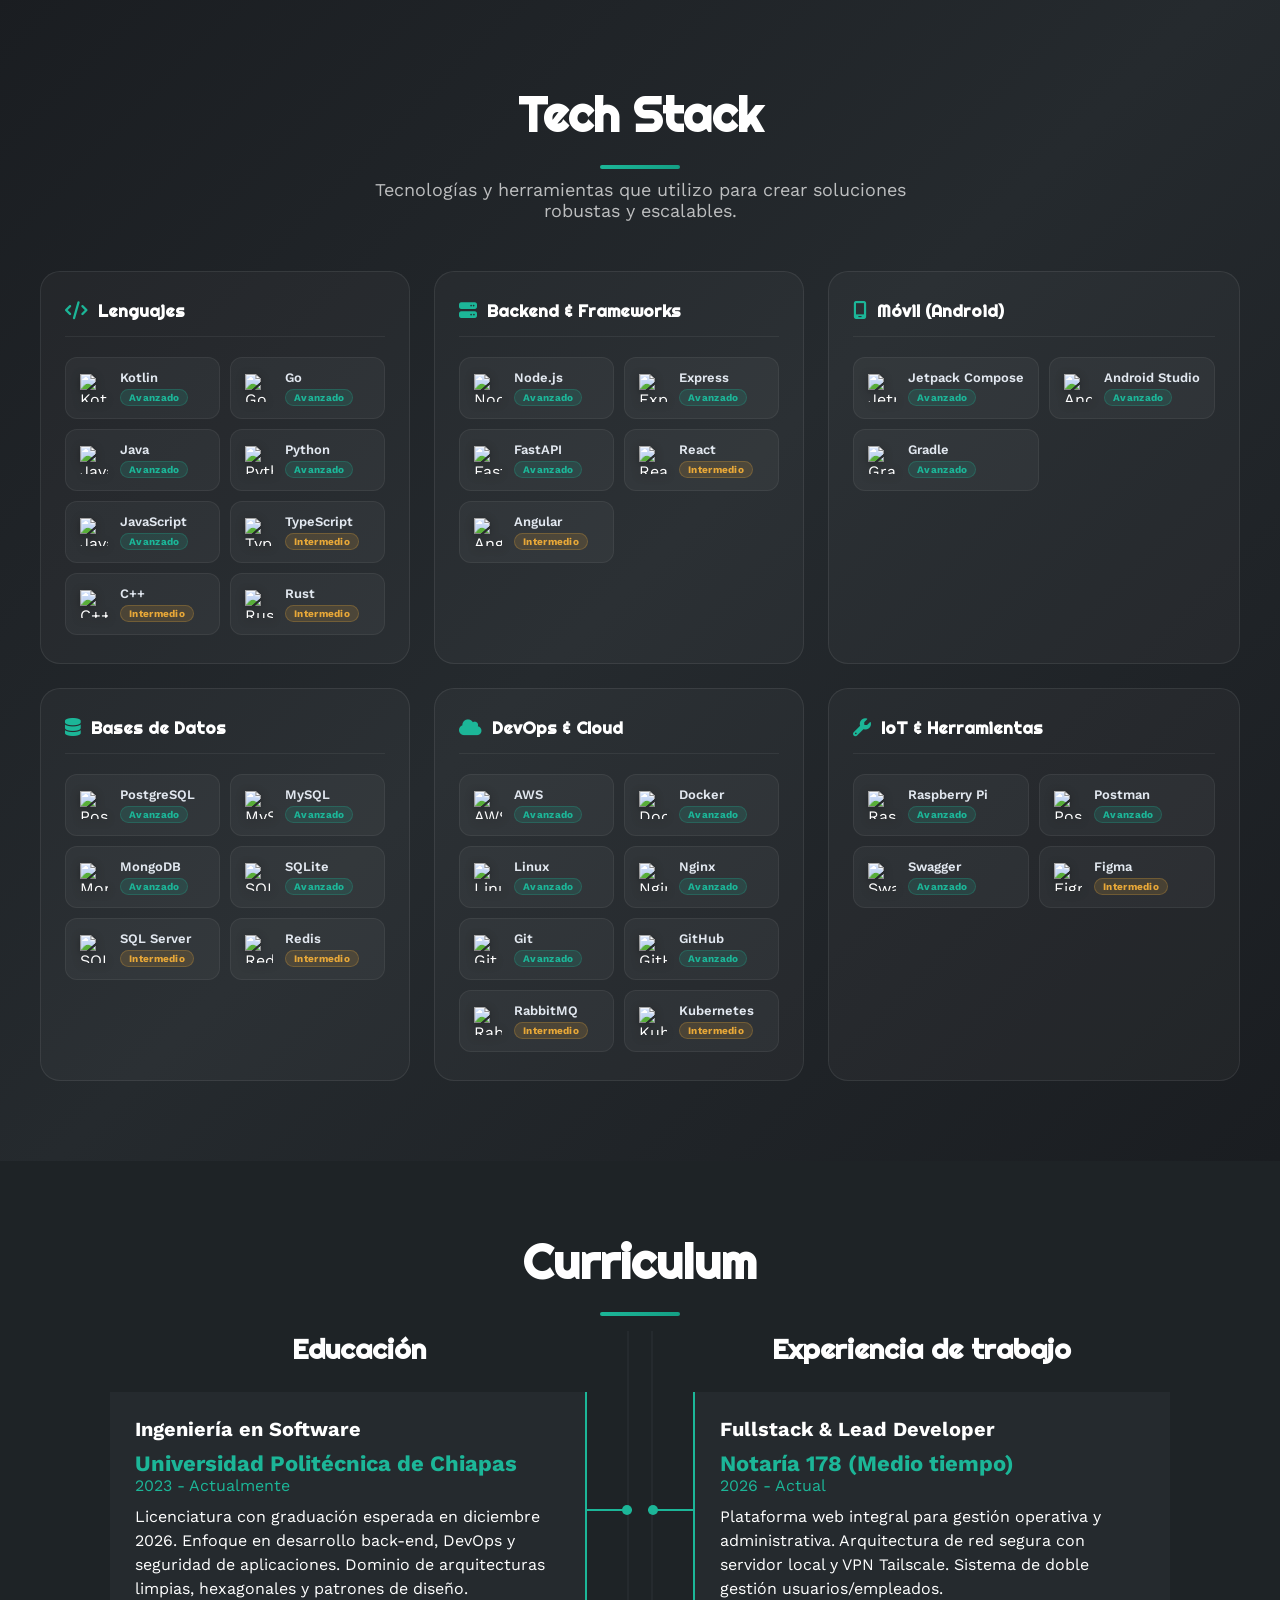
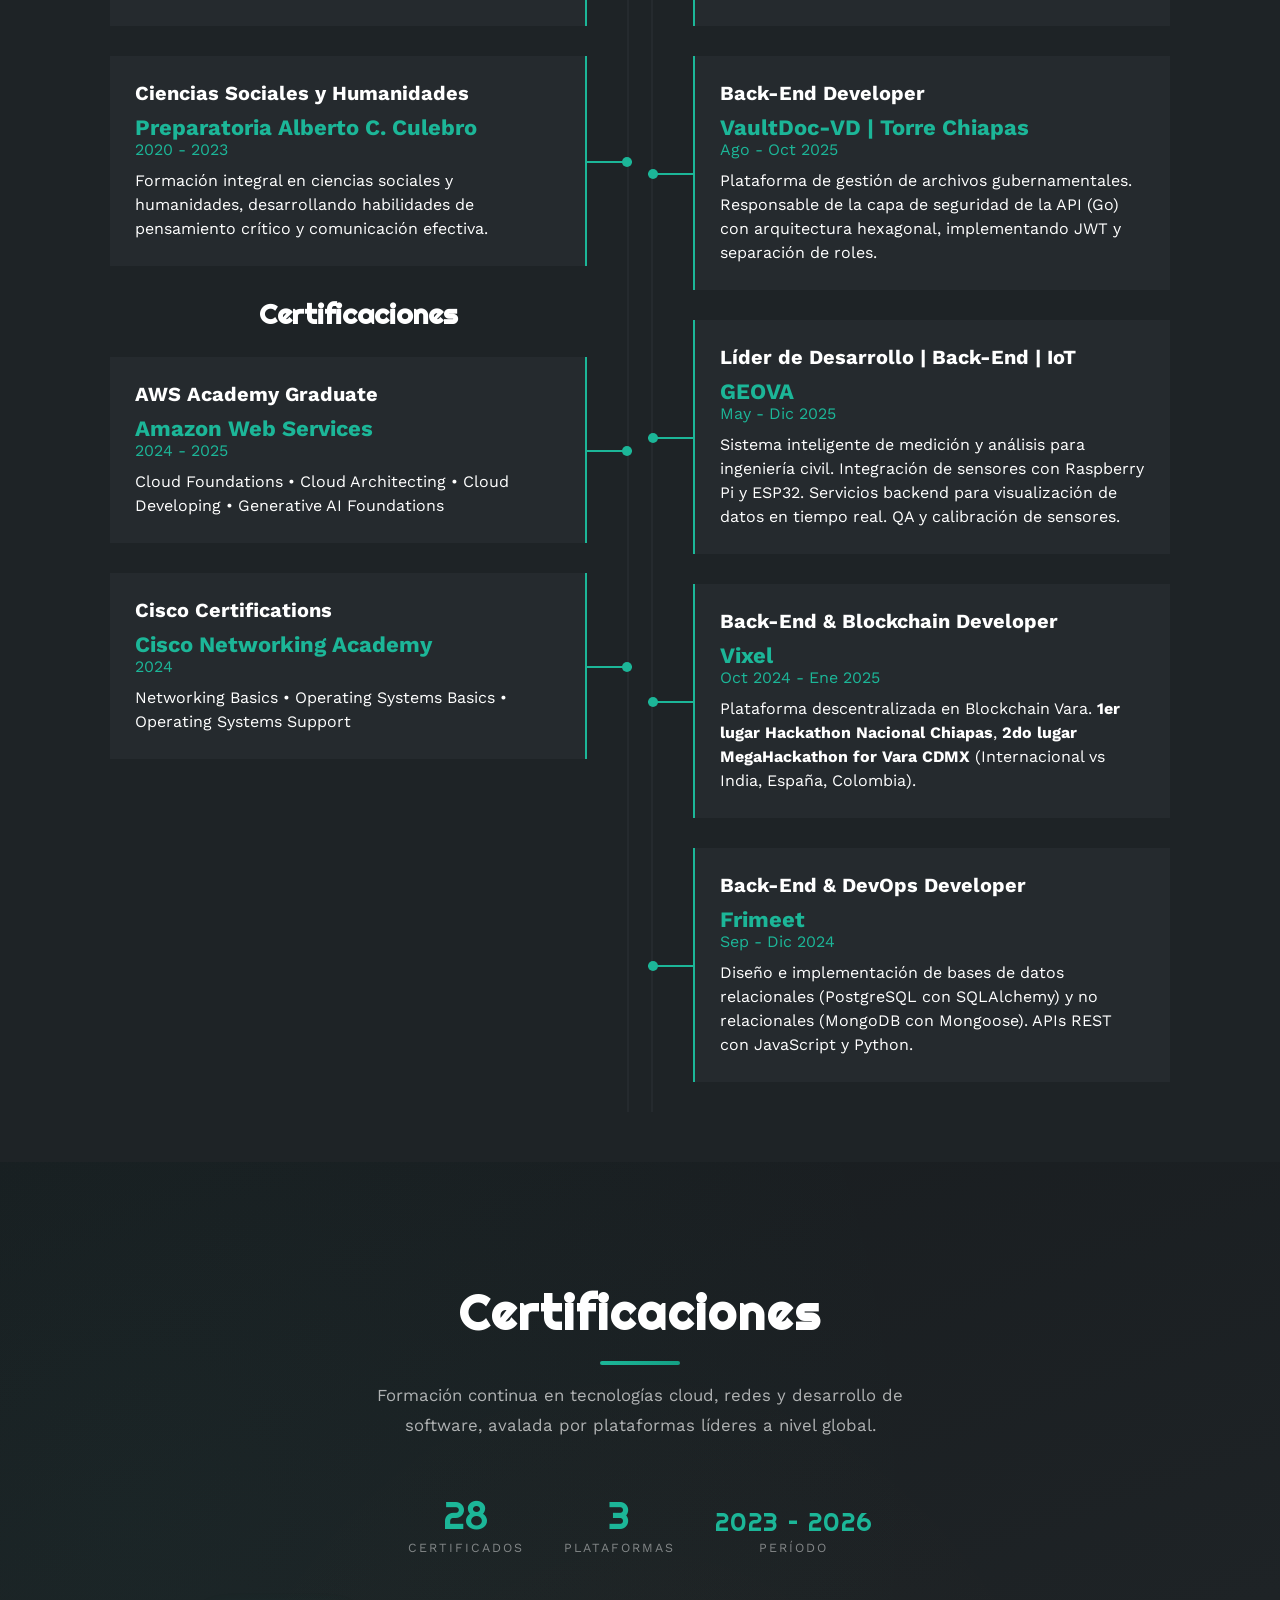
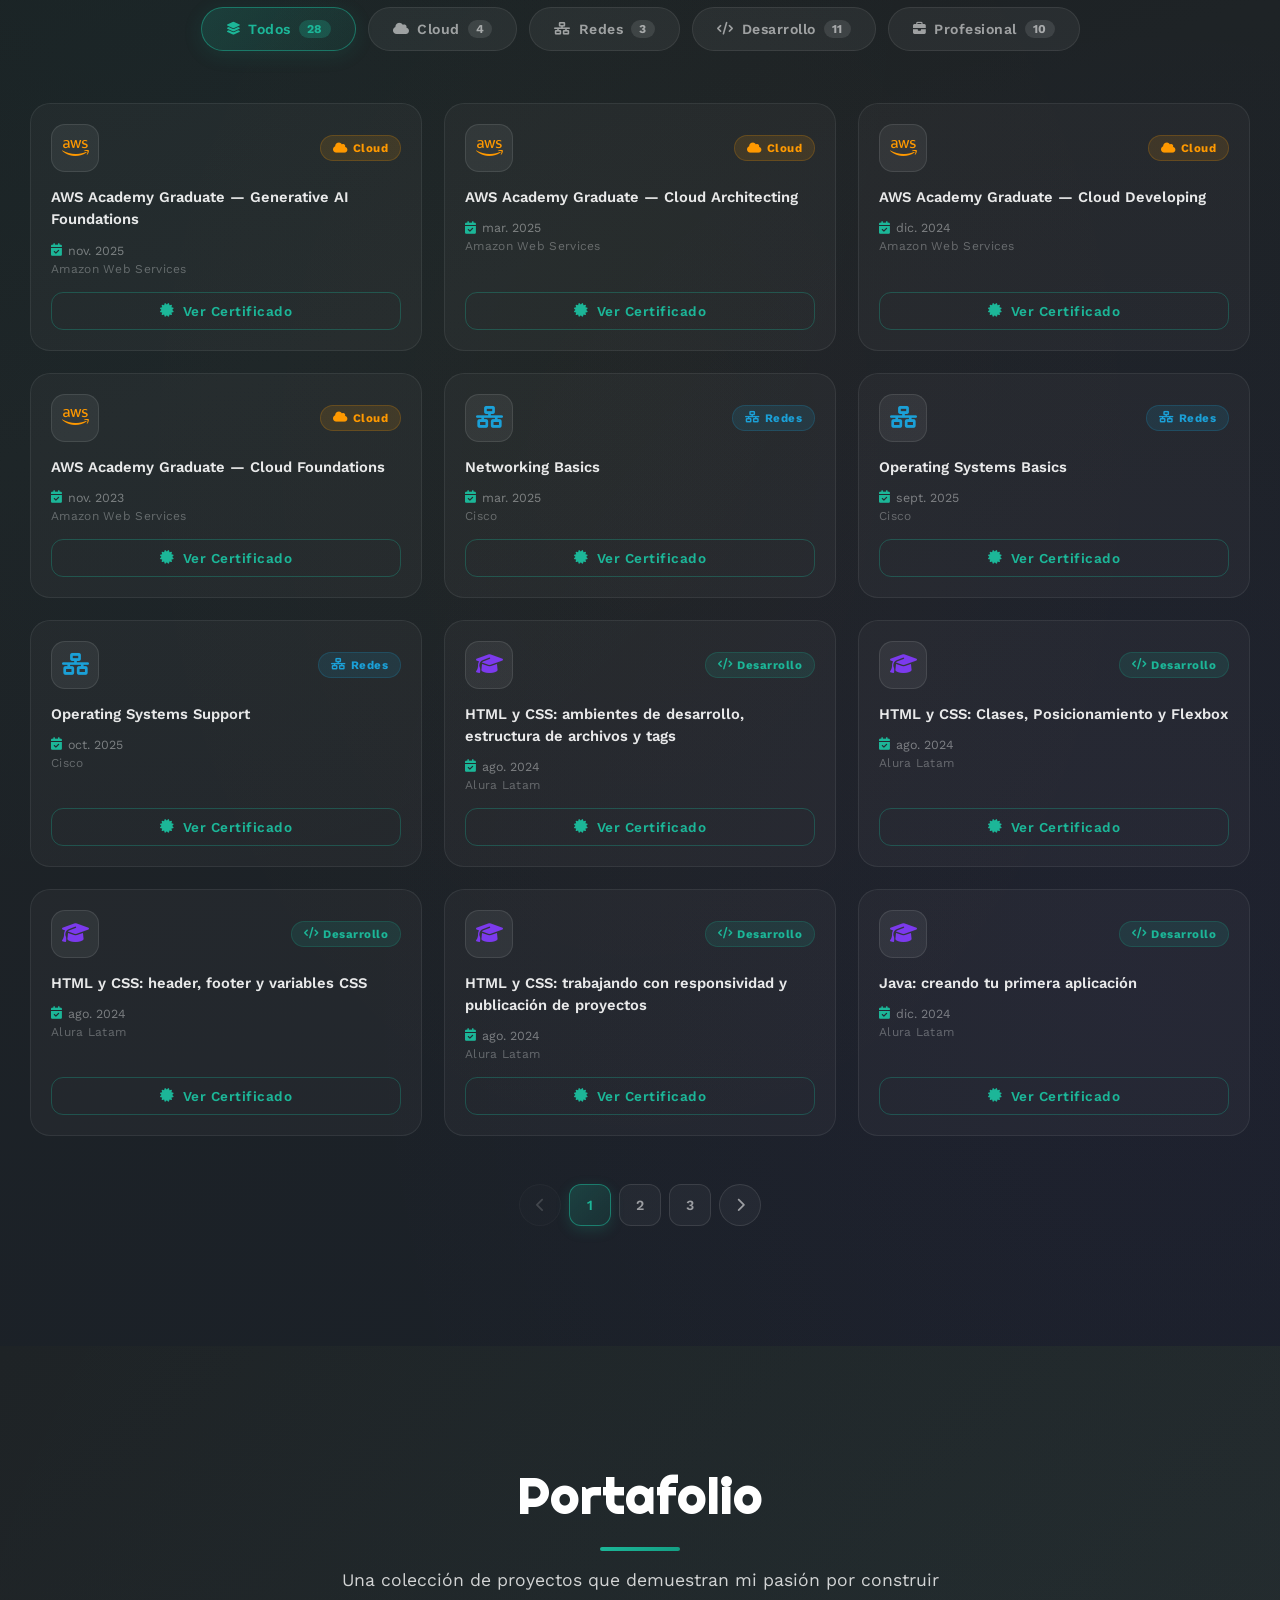
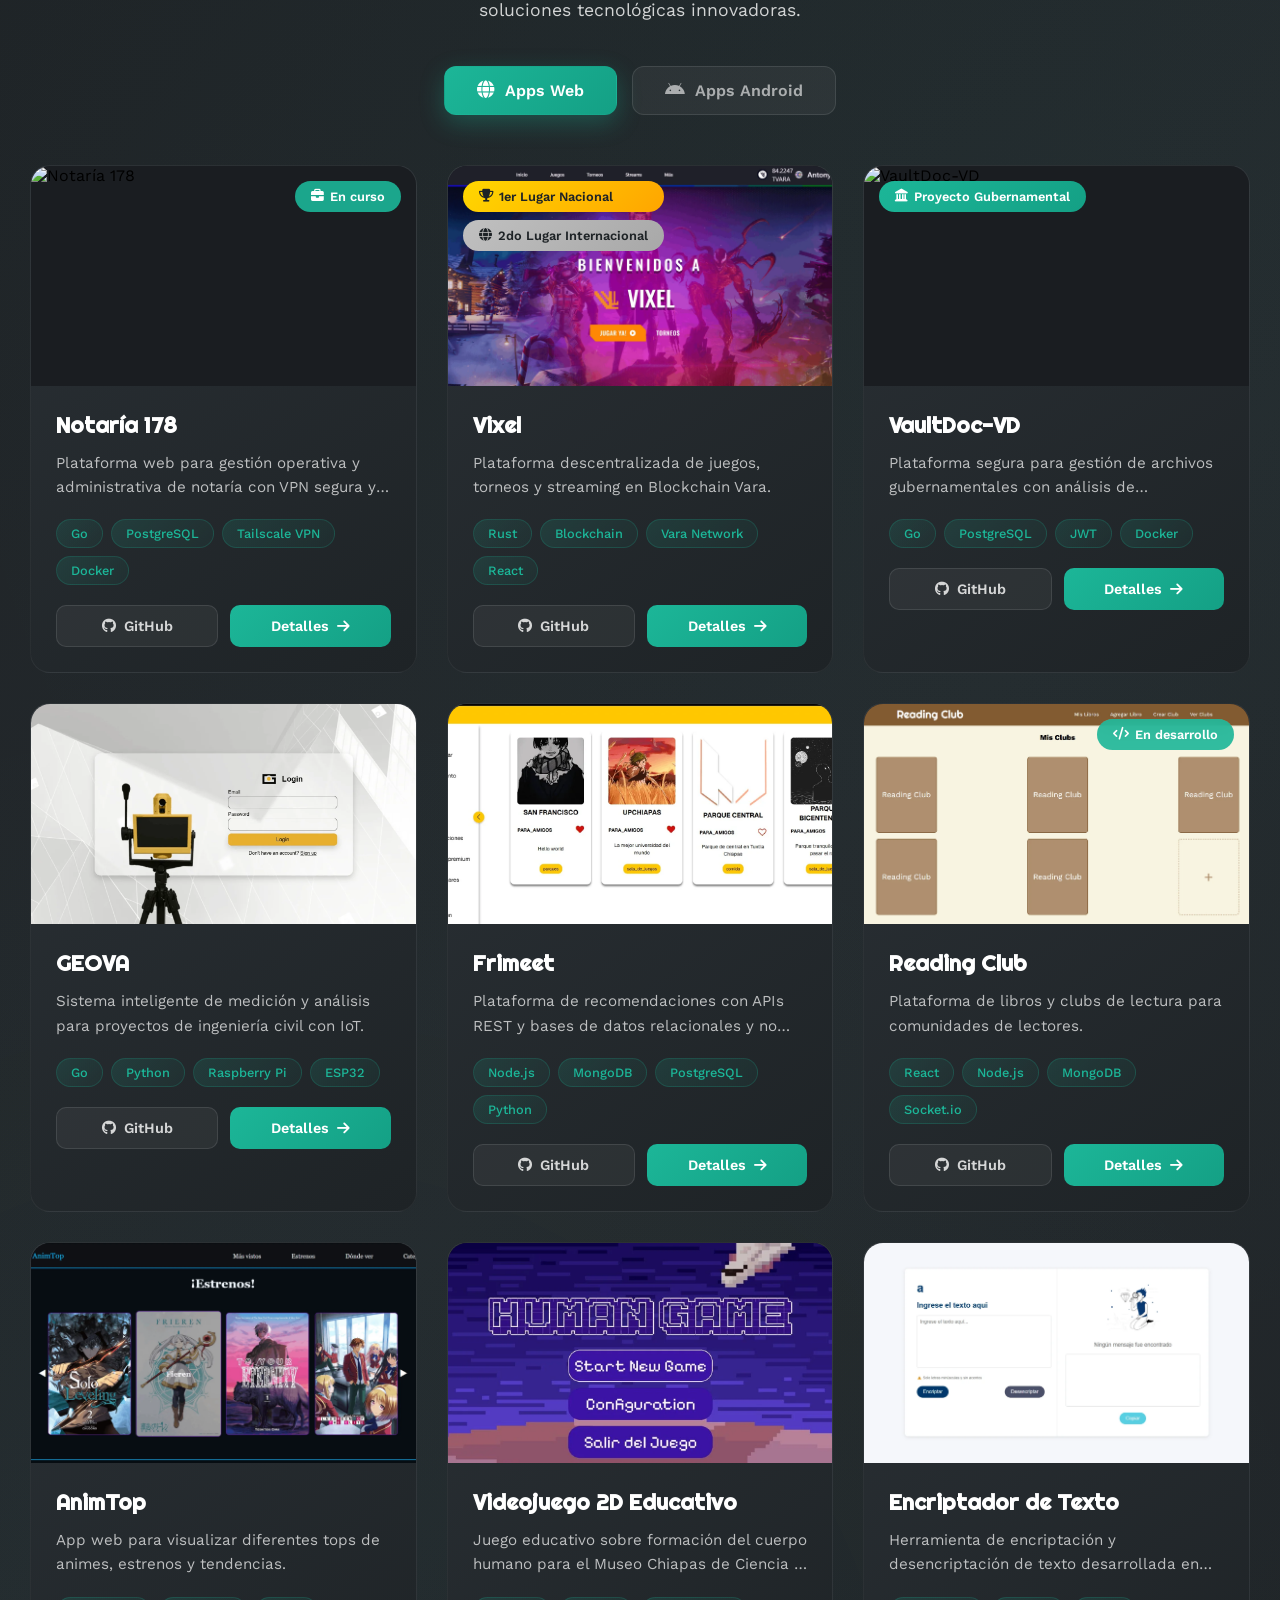
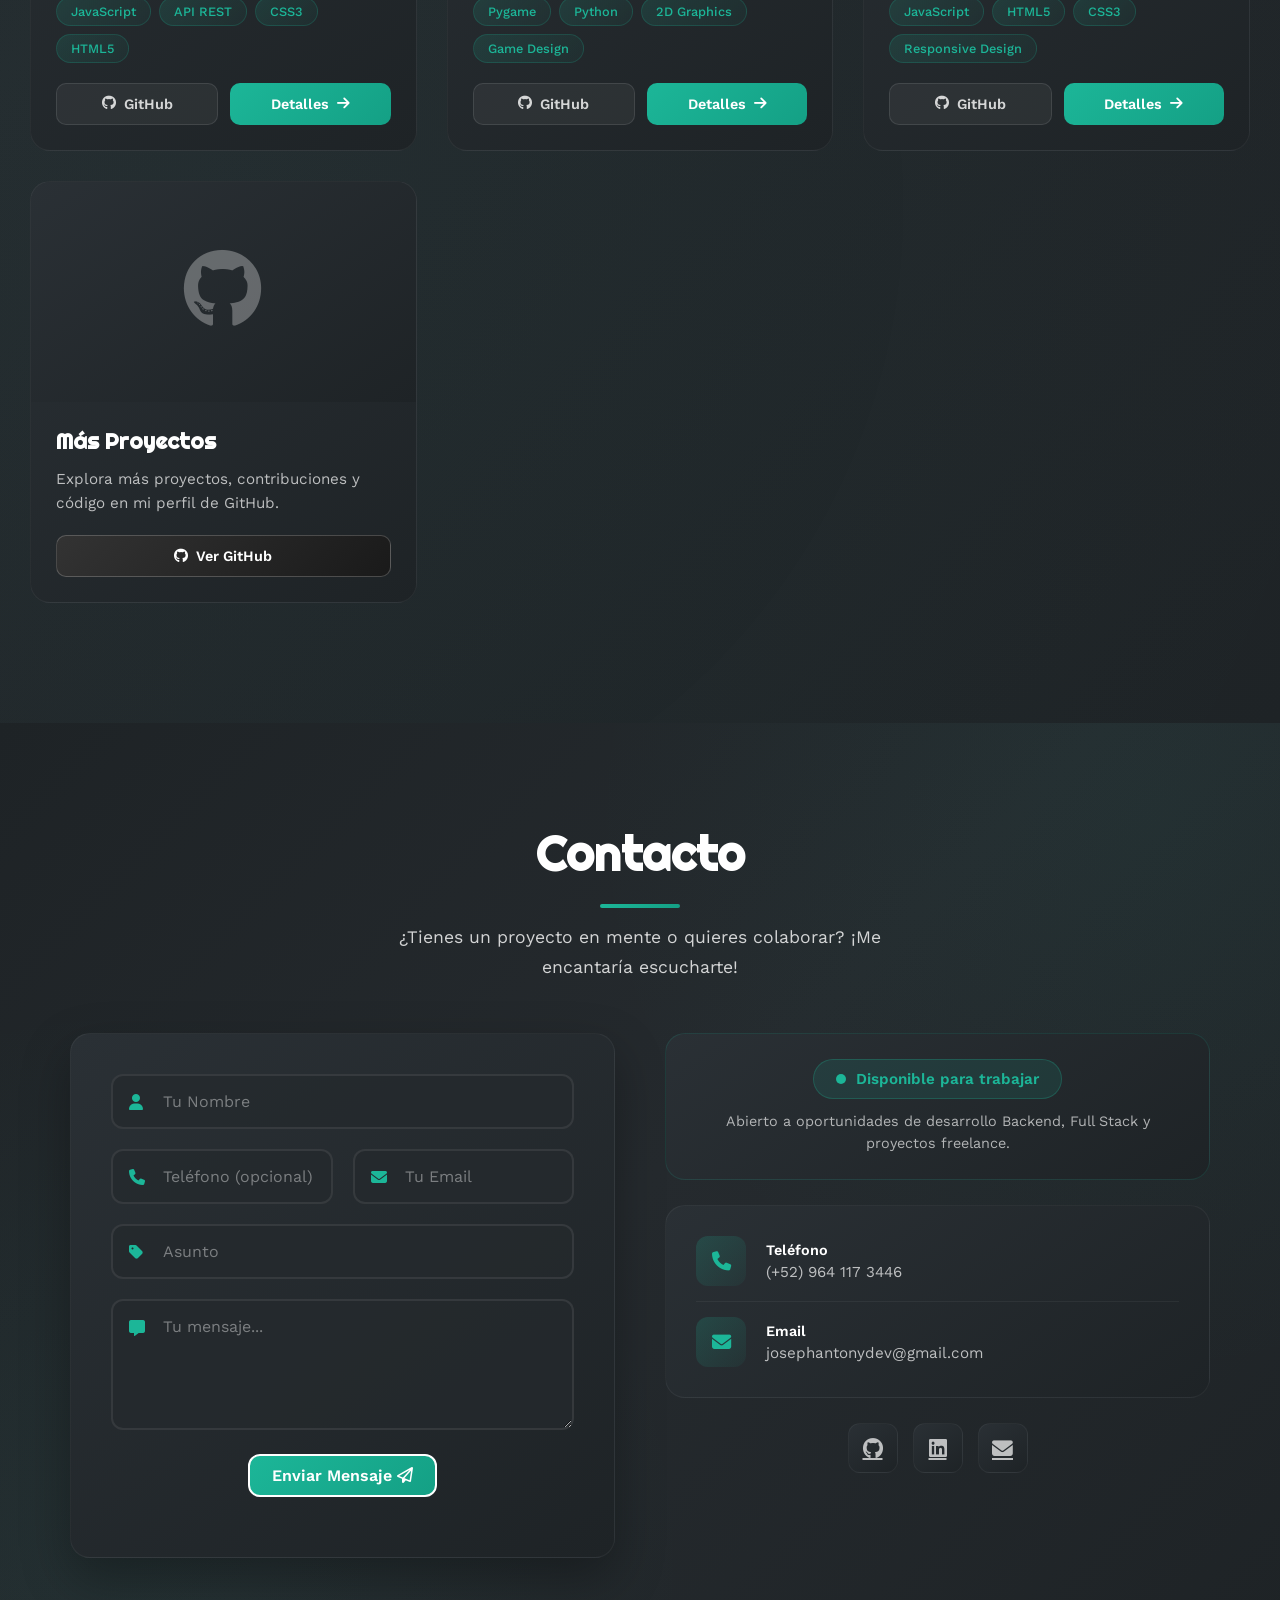
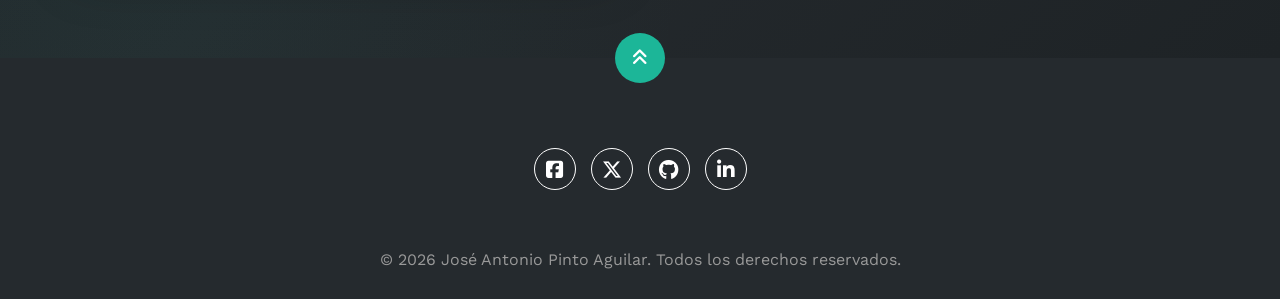
==== commit 4c5c0f73: "Add: Certifications section" ====
--- a/index.html
+++ b/index.html
@@ -1,52 +1,7 @@
 <!DOCTYPE html>
 <html lang="es">
   <head>
-    <!-- Meta tags basicos -->
-    <meta charset="UTF-8" />
-    <meta name="viewport" content="width=device-width, initial-scale=1.0" />
-    <meta http-equiv="X-UA-Compatible" content="IE=edge" />
-    
-    <!-- SEO Meta tags -->
-    <title>Jose Antonio | Desarrollador Full Stack & Backend - Portafolio</title>
-    <meta name="description" content="Portafolio de Jose Antonio, Ingeniero en Software especializado en desarrollo Back-End, DevOps, Blockchain y Cloud. Ganador de Hackathons nacionales e internacionales. AWS Certified." />
-    <meta name="keywords" content="desarrollador, full stack, backend, devops, blockchain, aws, cloud, react, node, python, go, jose antonio, chiapas, mexico, portafolio, software engineer" />
-    <meta name="author" content="Jose Antonio" />
-    <meta name="robots" content="index, follow" />
-    <meta name="language" content="Spanish" />
-    <meta name="revisit-after" content="7 days" />
-    
-    <!-- Open Graph / Facebook -->
-    <meta property="og:type" content="website" />
-    <meta property="og:url" content="https://josepantony.dev/" />
-    <meta property="og:title" content="Jose Antonio | Desarrollador Full Stack & Backend" />
-    <meta property="og:description" content="Ingeniero en Software especializado en Back-End, DevOps, Blockchain y Cloud. Ganador de Hackathons. AWS Certified." />
-    <meta property="og:image" content="./img/og-image.png" />
-    <meta property="og:locale" content="es_MX" />
-    <meta property="og:site_name" content="Jose Antonio - Portafolio" />
-    
-    <!-- Twitter Card -->
-    <meta name="twitter:card" content="summary_large_image" />
-    <meta name="twitter:url" content="https://josepantony.dev/" />
-    <meta name="twitter:title" content="Jose Antonio | Desarrollador Full Stack & Backend" />
-    <meta name="twitter:description" content="Ingeniero en Software especializado en Back-End, DevOps, Blockchain y Cloud. Ganador de Hackathons. AWS Certified." />
-    <meta name="twitter:image" content="./img/og-image.png" />
-    
-    <!-- Theme Color -->
-    <meta name="theme-color" content="#1cb698" />
-    <meta name="msapplication-TileColor" content="#1cb698" />
-    
-    <!-- Canonical URL -->
-    <link rel="canonical" href="https://josepantony.dev/" />
-    
-    <!-- Favicon -->
     <link rel="shortcut icon" id="icon" href="./img/inicio/circulo.ico" />
-    <link rel="apple-touch-icon" sizes="180x180" href="./img/inicio/circulo.ico" />
-    
-    <!-- Preconnect para mejorar rendimiento -->
-    <link rel="preconnect" href="https://fonts.googleapis.com" />
-    <link rel="preconnect" href="https://fonts.gstatic.com" crossorigin />
-    <link rel="preconnect" href="https://cdnjs.cloudflare.com" />
-    
     <!-- CSS Base -->
     <link rel="stylesheet" href="./css/base/reset.css" />
     <!-- CSS Componentes -->
@@ -58,14 +13,13 @@
     <link rel="stylesheet" href="./css/sections/skills.css" />
     <link rel="stylesheet" href="./css/sections/curriculum.css" />
     <link rel="stylesheet" href="./css/sections/certificados.css" />
-    <link rel="stylesheet" href="./css/sections/logros.css" />
     <link rel="stylesheet" href="./css/sections/portfolio.css" />
     <link rel="stylesheet" href="./css/sections/contacto.css" />
     <link rel="stylesheet" href="./css/sections/footer.css" />
     <!-- CSS Responsive -->
     <link rel="stylesheet" href="./css/responsive.css" />
-    
-    <!-- Font Awesome -->
+    <meta charset="UTF-8" />
+    <meta name="viewport" content="width=device-width, initial-scale=1.0" />
     <link
       rel="stylesheet"
       href="https://cdnjs.cloudflare.com/ajax/libs/font-awesome/6.4.2/css/all.min.css"
@@ -73,31 +27,7 @@
       crossorigin="anonymous"
       referrerpolicy="no-referrer"
     />
-    
-    <!-- Schema.org JSON-LD -->
-    <script type="application/ld+json">
-    {
-      "@context": "https://schema.org",
-      "@type": "Person",
-      "name": "Jose Antonio",
-      "url": "https://josepantony.dev/",
-      "image": "./img/sobremi/foto.png",
-      "jobTitle": "Software Engineer",
-      "worksFor": {
-        "@type": "Organization",
-        "name": "Notaria 178"
-      },
-      "alumniOf": {
-        "@type": "EducationalOrganization",
-        "name": "Universidad Politecnica de Chiapas"
-      },
-      "knowsAbout": ["Backend Development", "DevOps", "Blockchain", "AWS", "Cloud Architecture", "React", "Node.js", "Python", "Go"],
-      "sameAs": [
-        "https://github.com/JosephAntonyDev",
-        "https://linkedin.com/in/jose-antonio"
-      ]
-    }
-    </script>
+    <title>José Antonio - Portafolio</title>
   </head>
   <body>
     <!-- JS: Menú (carga antes del DOM para onclick handlers) -->
@@ -130,9 +60,80 @@
     <div id="section-sobremi"></div>
     <div id="section-skills"></div>
     <div id="section-curriculum"></div>
-    <div id="section-logros"></div>
     <div id="section-certificados"></div>
     <div id="section-portfolio"></div>
+
+    <!-- Modal de Certificado (global, usado por js/certificados.js) -->
+    <div id="modal-cert" class="modal-cert">
+      <div class="modal-cert-overlay" onclick="cerrarCertificado()"></div>
+      <div class="modal-cert-contenido">
+        <button class="modal-cert-cerrar" onclick="cerrarCertificado()">
+          <i class="fa-solid fa-xmark"></i>
+        </button>
+        <div class="modal-cert-body">
+          <!-- Columna visual -->
+          <div class="modal-cert-visual-col">
+            <div class="modal-cert-visual">
+              <img id="modal-cert-img" src="" alt="Certificado" style="display:none">
+              <div id="modal-cert-badge" class="modal-cert-badge" style="display:none">
+                <div class="badge-content">
+                  <div class="badge-icon-wrap">
+                    <i id="modal-cert-badge-icon"></i>
+                  </div>
+                  <div class="badge-prov-name" id="modal-cert-badge-prov"></div>
+                  <div class="badge-divider"></div>
+                  <div class="badge-title-text" id="modal-cert-badge-titulo"></div>
+                  <div class="badge-fecha-text" id="modal-cert-badge-fecha"></div>
+                </div>
+              </div>
+            </div>
+            <div class="modal-cert-actions">
+              <a id="modal-cert-verify" href="#" target="_blank" class="cert-action-btn cert-verify-btn">
+                <i class="fa-solid fa-shield-check"></i> Verificar Credencial
+              </a>
+              <button id="modal-cert-fullscreen-btn" class="cert-action-btn cert-fullscreen-btn" onclick="certFullscreen()" style="display:none">
+                <i class="fa-solid fa-expand"></i> Pantalla Completa
+              </button>
+            </div>
+          </div>
+          <!-- Columna info -->
+          <div class="modal-cert-info-col">
+            <div class="modal-cert-prov-header">
+              <div class="modal-cert-prov-badge" id="modal-cert-prov-badge">
+                <i id="modal-cert-prov-icon"></i>
+              </div>
+              <span id="modal-cert-prov-label"></span>
+            </div>
+            <div class="modal-cert-titulo-wrapper">
+              <h2 id="modal-cert-titulo"></h2>
+            </div>
+            <div class="modal-cert-details">
+              <div class="modal-cert-detail">
+                <i class="fa-solid fa-calendar-days"></i>
+                <div class="modal-cert-detail-text">
+                  <small>Fecha de expedición</small>
+                  <span id="modal-cert-fecha"></span>
+                </div>
+              </div>
+              <div class="modal-cert-detail">
+                <i class="fa-solid fa-tag"></i>
+                <div class="modal-cert-detail-text">
+                  <small>Categoría</small>
+                  <span id="modal-cert-cat"></span>
+                </div>
+              </div>
+              <div class="modal-cert-detail">
+                <i class="fa-solid fa-fingerprint"></i>
+                <div class="modal-cert-detail-text">
+                  <small>ID de Credencial</small>
+                  <span id="modal-cert-credid" class="cert-credid"></span>
+                </div>
+              </div>
+            </div>
+          </div>
+        </div>
+      </div>
+    </div>
 
     <!-- Modal de Proyecto (global, usado por js/portfolio.js) -->
     <div id="modal-proyecto" class="modal-proyecto">
@@ -250,8 +251,8 @@
     <script src="./js/toast.js"></script>
     <script src="./js/contacto.js"></script>
     <script src="./js/portfolio-data.js"></script>
+    <script src="./js/certificados.js"></script>
     <script src="./js/portfolio.js"></script>
-    <script src="./js/certificados.js"></script>
     <script src="./js/app.js"></script>
   </body>
 </html>
--- a/css/sections/sobremi.css
+++ b/css/sections/sobremi.css
@@ -15,6 +15,16 @@
   font-family: "Righteous";
   text-align: center;
   padding: 20px 0;
+}
+
+.sobremi h2::after {
+  content: '';
+  display: block;
+  width: 80px;
+  height: 4px;
+  background: linear-gradient(90deg, #1cb698, #14a085);
+  margin: 20px auto 0;
+  border-radius: 2px;
 }
 
 .sobremi .contenido-section p {
--- a/css/sections/skills.css
+++ b/css/sections/skills.css
@@ -20,6 +20,16 @@
   text-align: center;
   padding: 20px 0 10px;
   color: #fff;
+}
+
+.skills h2::after {
+  content: '';
+  display: block;
+  width: 80px;
+  height: 4px;
+  background: linear-gradient(90deg, #1cb698, #14a085);
+  margin: 20px auto 0;
+  border-radius: 2px;
 }
 
 .skills .skills-descripcion {
--- a/css/sections/curriculum.css
+++ b/css/sections/curriculum.css
@@ -16,6 +16,16 @@
   text-align: center;
   padding: 20px 0;
   height: 120px;
+}
+
+.curriculum h2::after {
+  content: '';
+  display: block;
+  width: 80px;
+  height: 4px;
+  background: linear-gradient(90deg, #1cb698, #14a085);
+  margin: 20px auto 0;
+  border-radius: 2px;
 }
 
 .curriculum .fila {
--- a/css/sections/certificados.css
+++ b/css/sections/certificados.css
@@ -1,419 +1,937 @@
-/* Seccion Certificados y Constancias */
+/* ============================================
+   CERTIFICACIONES SECTION
+   ============================================ */
+
 .certificados {
-  background-color: #0d1117;
-  color: #fff;
-  padding: 80px 20px;
-}
-
-.certificados .contenido-seccion {
-  max-width: 1200px;
-  margin: auto;
-}
-
-.certificados h2 {
-  font-size: 48px;
-  font-family: "Righteous";
-  text-align: center;
-  margin-bottom: 10px;
-}
-
-.certificados-subtitulo {
-  text-align: center;
-  color: #8b949e;
-  font-size: 18px;
-  margin-bottom: 40px;
-}
-
-/* Filtros */
-.certificados-filtros {
-  display: flex;
-  justify-content: center;
-  gap: 12px;
-  margin-bottom: 50px;
-  flex-wrap: wrap;
-}
-
-.filtro-btn {
-  background-color: #161b22;
-  border: 1px solid #30363d;
-  color: #8b949e;
-  padding: 10px 24px;
-  border-radius: 8px;
-  cursor: pointer;
-  font-size: 14px;
-  font-weight: 500;
-  transition: all 0.3s ease;
-}
-
-.filtro-btn:hover {
-  border-color: #1cb698;
-  color: #fff;
-}
-
-.filtro-btn.active {
-  background-color: #1cb698;
-  border-color: #1cb698;
-  color: #0d1117;
-}
-
-/* Grid de certificados */
-.certificados-grid {
-  display: grid;
-  grid-template-columns: repeat(auto-fill, minmax(320px, 1fr));
-  gap: 24px;
-}
-
-/* Card de certificado */
-.certificado-card {
-  background: linear-gradient(145deg, #161b22 0%, #0d1117 100%);
-  border: 1px solid #30363d;
-  border-radius: 16px;
-  padding: 28px;
-  transition: all 0.3s ease;
+  background: linear-gradient(160deg, #181c1f 0%, #1e2326 40%, #1a2028 100%);
+  padding: 120px 0;
   position: relative;
   overflow: hidden;
 }
 
-.certificado-card::before {
+.certificados::before {
   content: '';
   position: absolute;
-  top: 0;
-  left: 0;
-  right: 0;
-  height: 3px;
-  background: linear-gradient(90deg, #1cb698, #17a589);
+  inset: 0;
+  background:
+    radial-gradient(ellipse at 10% 20%, rgba(28, 182, 152, 0.04) 0%, transparent 50%),
+    radial-gradient(ellipse at 90% 80%, rgba(124, 58, 237, 0.04) 0%, transparent 50%),
+    radial-gradient(ellipse at 50% 50%, rgba(255, 153, 0, 0.02) 0%, transparent 60%);
+  pointer-events: none;
+}
+
+.cert-contenido {
+  max-width: 1400px;
+  margin: 0 auto;
+  padding: 0 30px;
+  position: relative;
+  z-index: 1;
+}
+
+/* ── Header ────────────────────────────────────────────────────────────── */
+
+.cert-header {
+  text-align: center;
+  margin-bottom: 56px;
+}
+
+.cert-header h2 {
+  font-family: 'Righteous', cursive;
+  font-size: 3rem;
+  color: #fff;
+  letter-spacing: 2px;
+  margin-bottom: 16px;
+  position: relative;
+  display: inline-block;
+}
+
+.cert-header h2::after {
+  content: '';
+  display: block;
+  width: 80px;
+  height: 4px;
+  background: linear-gradient(90deg, #1cb698, #14a085);
+  margin: 18px auto 0;
+  border-radius: 2px;
+}
+
+.cert-descripcion {
+  color: rgba(255, 255, 255, 0.65);
+  font-size: 1.05rem;
+  max-width: 580px;
+  margin: 0 auto;
+  line-height: 1.75;
+}
+
+/* ── Stats ─────────────────────────────────────────────────────────────── */
+
+.cert-stats {
+  display: flex;
+  justify-content: center;
+  align-items: flex-end;
+  gap: 40px;
+  margin-bottom: 52px;
+}
+
+.cert-stat {
+  text-align: center;
+}
+
+.cert-stat-num,
+.cert-stat-text {
+  display: block;
+  font-family: 'Righteous', cursive;
+  font-size: 2.4rem;
+  color: #1cb698;
+  line-height: 1;
+  margin-bottom: 6px;
+}
+
+.cert-stat-text {
+  font-size: 1.6rem;
+  letter-spacing: 1px;
+}
+
+.cert-stat-label {
+  display: block;
+  font-size: 0.78rem;
+  color: rgba(255, 255, 255, 0.45);
+  letter-spacing: 2px;
+  text-transform: uppercase;
+}
+
+/* ── Filter Tabs ───────────────────────────────────────────────────────── */
+
+.cert-tabs {
+  display: flex;
+  justify-content: center;
+  flex-wrap: wrap;
+  gap: 12px;
+  margin-bottom: 52px;
+}
+
+.cert-tab {
+  display: flex;
+  align-items: center;
+  gap: 8px;
+  padding: 12px 24px;
+  border-radius: 50px;
+  background: rgba(255, 255, 255, 0.05);
+  border: 1px solid rgba(255, 255, 255, 0.08);
+  color: rgba(255, 255, 255, 0.55);
+  font-size: 0.88rem;
+  font-weight: 600;
+  letter-spacing: 0.5px;
+  cursor: pointer;
+  transition: all 0.25s cubic-bezier(0.16, 1, 0.3, 1);
+}
+
+.cert-tab i {
+  font-size: 0.8rem;
+}
+
+.cert-tab-count {
+  background: rgba(255, 255, 255, 0.1);
+  border-radius: 20px;
+  padding: 2px 8px;
+  font-size: 0.75rem;
+  font-weight: 700;
+  min-width: 24px;
+  text-align: center;
+  transition: background 0.25s;
+}
+
+.cert-tab:hover {
+  background: rgba(28, 182, 152, 0.08);
+  border-color: rgba(28, 182, 152, 0.3);
+  color: #1cb698;
+  transform: translateY(-1px);
+}
+
+.cert-tab.active {
+  background: linear-gradient(135deg, rgba(28, 182, 152, 0.18) 0%, rgba(20, 160, 133, 0.1) 100%);
+  border-color: rgba(28, 182, 152, 0.5);
+  color: #1cb698;
+  box-shadow: 0 4px 20px rgba(28, 182, 152, 0.12);
+}
+
+.cert-tab.active .cert-tab-count {
+  background: rgba(28, 182, 152, 0.25);
+  color: #1cb698;
+}
+
+/* ── Grid ───────────────────────────────────────────────────────────────── */
+
+.cert-grid {
+  display: grid;
+  grid-template-columns: repeat(auto-fill, minmax(300px, 1fr));
+  gap: 22px;
+}
+
+/* ── Card ───────────────────────────────────────────────────────────────── */
+
+@keyframes certCardIn {
+  from { opacity: 0; transform: translateY(24px); }
+  to   { opacity: 1; transform: translateY(0); }
+}
+
+.cert-card {
+  background: rgba(255, 255, 255, 0.03);
+  border: 1px solid rgba(255, 255, 255, 0.07);
+  border-radius: 20px;
+  overflow: hidden;
+  position: relative;
+  display: flex;
+  flex-direction: column;
+  transition: transform 0.3s cubic-bezier(0.16, 1, 0.3, 1),
+              box-shadow 0.3s cubic-bezier(0.16, 1, 0.3, 1),
+              border-color 0.3s ease;
   opacity: 0;
-  transition: opacity 0.3s ease;
-}
-
-.certificado-card:hover {
+}
+
+.cert-card.cert-card-anim {
+  animation: certCardIn 0.5s cubic-bezier(0.16, 1, 0.3, 1) forwards;
+}
+
+.cert-card.cert-oculta {
+  display: none;
+}
+
+/* Glow layer on hover */
+.cert-card-glow {
+  position: absolute;
+  inset: 0;
+  border-radius: 20px;
+  opacity: 0;
+  transition: opacity 0.4s ease;
+  background: radial-gradient(ellipse at 50% 0%, var(--prov-color), transparent 70%);
+  pointer-events: none;
+}
+
+.cert-card:hover {
+  transform: translateY(-6px);
+  border-color: rgba(255, 255, 255, 0.14);
+}
+
+.cert-card:hover .cert-card-glow { opacity: 0.06; }
+
+/* Per-provider hover glow */
+.cert-card[data-prov="aws"]:hover    { box-shadow: 0 14px 40px rgba(255, 153, 0, 0.16), 0 4px 16px rgba(0,0,0,0.4); }
+.cert-card[data-prov="cisco"]:hover  { box-shadow: 0 14px 40px rgba(27, 160, 215, 0.16), 0 4px 16px rgba(0,0,0,0.4); }
+.cert-card[data-prov="alura"]:hover  { box-shadow: 0 14px 40px rgba(124, 58, 237, 0.16), 0 4px 16px rgba(0,0,0,0.4); }
+
+/* Card header */
+.cert-card-header {
+  display: flex;
+  align-items: center;
+  justify-content: space-between;
+  padding: 20px 20px 14px;
+}
+
+.cert-prov-icon {
+  width: 48px;
+  height: 48px;
+  border-radius: 14px;
+  background: rgba(255, 255, 255, 0.06);
+  border: 1px solid rgba(255, 255, 255, 0.1);
+  display: flex;
+  align-items: center;
+  justify-content: center;
+  font-size: 1.35rem;
+  color: var(--prov-color);
+  transition: background 0.25s, transform 0.25s;
+}
+
+.cert-card:hover .cert-prov-icon {
+  background: color-mix(in srgb, var(--prov-color) 14%, transparent);
+  transform: scale(1.08);
+}
+
+/* Category tags */
+.cert-cat-tag {
+  display: flex;
+  align-items: center;
+  gap: 5px;
+  padding: 5px 12px;
+  border-radius: 20px;
+  font-size: 0.72rem;
+  font-weight: 700;
+  letter-spacing: 0.5px;
+}
+
+.cert-cat-cloud       { background: rgba(255, 153, 0, 0.12);  color: #FF9900; border: 1px solid rgba(255,153,0,0.2); }
+.cert-cat-redes       { background: rgba(27, 160, 215, 0.12); color: #1BA0D7; border: 1px solid rgba(27,160,215,0.2); }
+.cert-cat-desarrollo  { background: rgba(28, 182, 152, 0.12); color: #1cb698; border: 1px solid rgba(28,182,152,0.2); }
+.cert-cat-profesional { background: rgba(124, 58, 237, 0.12); color: #a78bfa; border: 1px solid rgba(124,58,237,0.2); }
+
+/* Card body */
+.cert-card-body {
+  padding: 0 20px 16px;
+  flex: 1;
+}
+
+.cert-titulo {
+  font-size: 0.92rem;
+  font-weight: 600;
+  color: rgba(255, 255, 255, 0.9);
+  line-height: 1.5;
+  margin-bottom: 12px;
+  display: -webkit-box;
+  -webkit-line-clamp: 3;
+  -webkit-box-orient: vertical;
+  overflow: hidden;
+}
+
+.cert-meta {
+  display: flex;
+  flex-direction: column;
+  gap: 4px;
+}
+
+.cert-fecha {
+  font-size: 0.78rem;
+  color: rgba(255, 255, 255, 0.4);
+  display: flex;
+  align-items: center;
+  gap: 6px;
+}
+
+.cert-fecha i { color: #1cb698; }
+
+.cert-prov-name {
+  font-size: 0.75rem;
+  color: rgba(255, 255, 255, 0.3);
+  letter-spacing: 0.3px;
+}
+
+/* Card footer */
+.cert-card-footer {
+  padding: 0 20px 20px;
+}
+
+.cert-ver-btn {
+  width: 100%;
+  padding: 10px 0;
+  border-radius: 12px;
+  background: transparent;
+  border: 1px solid rgba(28, 182, 152, 0.3);
+  color: #1cb698;
+  font-size: 0.85rem;
+  font-weight: 600;
+  letter-spacing: 0.5px;
+  cursor: pointer;
+  display: flex;
+  align-items: center;
+  justify-content: center;
+  gap: 8px;
+  transition: all 0.25s cubic-bezier(0.16, 1, 0.3, 1);
+}
+
+.cert-ver-btn:hover {
+  background: rgba(28, 182, 152, 0.12);
   border-color: #1cb698;
-  transform: translateY(-4px);
-  box-shadow: 0 12px 40px rgba(28, 182, 152, 0.15);
-}
-
-.certificado-card:hover::before {
+  transform: translateY(-1px);
+  box-shadow: 0 4px 16px rgba(28, 182, 152, 0.2);
+}
+
+/* ── Certificate Modal ───────────────────────────────────────────────────── */
+
+.modal-cert {
+  position: fixed;
+  inset: 0;
+  z-index: 1100;
+  display: flex;
+  align-items: center;
+  justify-content: center;
+  padding: 20px;
+  opacity: 0;
+  visibility: hidden;
+  transition: opacity 0.35s ease, visibility 0.35s ease;
+}
+
+.modal-cert.activo {
   opacity: 1;
-}
-
-/* Logo del certificado */
-.certificado-logo {
-  width: 60px;
-  height: 60px;
-  background: linear-gradient(135deg, #ff9900 0%, #ff6600 100%);
-  border-radius: 14px;
-  display: flex;
-  align-items: center;
-  justify-content: center;
-  margin-bottom: 20px;
-}
-
-.certificado-logo i {
-  font-size: 28px;
-  color: #fff;
-}
-
-.certificado-logo.cisco {
-  background: linear-gradient(135deg, #049fd9 0%, #0277a6 100%);
-}
-
-/* Contenido del certificado */
-.certificado-contenido {
-  display: flex;
-  flex-direction: column;
-  gap: 8px;
-}
-
-.certificado-institucion {
-  color: #1cb698;
-  font-size: 13px;
-  font-weight: 600;
-  text-transform: uppercase;
-  letter-spacing: 0.5px;
-}
-
-.certificado-titulo {
-  font-size: 18px;
-  font-weight: 600;
-  color: #fff;
-  line-height: 1.4;
-}
-
-.certificado-descripcion {
-  color: #8b949e;
-  font-size: 14px;
-  line-height: 1.6;
-  margin: 8px 0;
-}
-
-.certificado-footer {
-  display: flex;
-  justify-content: space-between;
-  align-items: center;
-  margin-top: 16px;
-  padding-top: 16px;
-  border-top: 1px solid #21262d;
-}
-
-.certificado-fecha {
-  color: #8b949e;
-  font-size: 13px;
-  display: flex;
-  align-items: center;
-  gap: 6px;
-}
-
-.certificado-ver {
-  color: #1cb698;
-  font-size: 13px;
-  font-weight: 500;
-  text-decoration: none;
-  display: flex;
-  align-items: center;
-  gap: 6px;
-  transition: all 0.2s ease;
-}
-
-.certificado-ver:hover {
-  color: #2ee5bb;
-}
-
-/* Card de agregar certificado */
-.certificado-add {
-  border: 2px dashed #30363d;
-  background: transparent;
-  display: flex;
-  align-items: center;
-  justify-content: center;
-  min-height: 280px;
-}
-
-.certificado-add:hover {
-  border-color: #1cb698;
-  transform: none;
-  box-shadow: none;
-}
-
-.certificado-add-content {
-  text-align: center;
-  color: #8b949e;
-}
-
-.certificado-add-content i {
-  font-size: 40px;
-  margin-bottom: 16px;
-  color: #30363d;
-}
-
-.certificado-add-content span {
-  display: block;
-  font-size: 16px;
-  font-weight: 600;
-  margin-bottom: 8px;
-}
-
-.certificado-add-content p {
-  font-size: 13px;
-}
-
-/* Modal de certificado */
-.modal-certificado {
-  display: none;
-  position: fixed;
-  top: 0;
-  left: 0;
+  visibility: visible;
+}
+
+.modal-cert-overlay {
+  position: absolute;
+  inset: 0;
+  background: rgba(0, 0, 0, 0.75);
+  backdrop-filter: blur(12px);
+  -webkit-backdrop-filter: blur(12px);
+  cursor: pointer;
+}
+
+.modal-cert-contenido {
+  position: relative;
+  background: linear-gradient(145deg, #20272c 0%, #1a1f24 100%);
+  border: 1px solid rgba(255, 255, 255, 0.1);
+  border-radius: 28px;
   width: 100%;
-  height: 100%;
-  background: rgba(0, 0, 0, 0.9);
-  z-index: 1000;
-  align-items: center;
-  justify-content: center;
-  padding: 20px;
-}
-
-.modal-certificado.active {
-  display: flex;
-}
-
-.modal-certificado-contenido {
-  background: #161b22;
-  border: 1px solid #30363d;
-  border-radius: 20px;
-  max-width: 700px;
-  width: 100%;
+  max-width: 860px;
   max-height: 90vh;
   overflow-y: auto;
+  box-shadow: 0 32px 80px rgba(0, 0, 0, 0.6);
+  transform: scale(0.94) translateY(20px);
+  transition: transform 0.4s cubic-bezier(0.16, 1, 0.3, 1);
+  scrollbar-width: thin;
+  scrollbar-color: rgba(28,182,152,0.3) transparent;
+}
+
+.modal-cert.activo .modal-cert-contenido {
+  transform: scale(1) translateY(0);
+}
+
+.modal-cert-cerrar {
+  position: absolute;
+  top: 18px;
+  right: 18px;
+  width: 38px;
+  height: 38px;
+  border-radius: 50%;
+  background: rgba(255, 255, 255, 0.07);
+  border: 1px solid rgba(255, 255, 255, 0.1);
+  color: rgba(255, 255, 255, 0.6);
+  font-size: 1.1rem;
+  cursor: pointer;
+  display: flex;
+  align-items: center;
+  justify-content: center;
+  transition: all 0.2s ease;
+  z-index: 2;
+}
+
+.modal-cert-cerrar:hover {
+  background: rgba(255, 255, 255, 0.12);
+  color: #fff;
+}
+
+/* Modal body layout */
+.modal-cert-body {
+  display: grid;
+  grid-template-columns: 1fr 1fr;
+  gap: 0;
+}
+
+/* ── Visual column ─────────────────────────────────────────────────────── */
+
+.modal-cert-visual-col {
+  padding: 32px 24px 32px 32px;
+  display: flex;
+  flex-direction: column;
+  gap: 16px;
+}
+
+.modal-cert-visual {
+  width: 100%;
+  border-radius: 20px;
+  overflow: hidden;
   position: relative;
 }
 
-.modal-certificado-cerrar {
+#modal-cert-img {
+  width: 100%;
+  height: auto;
+  border-radius: 20px;
+  display: block;
+}
+
+/* CSS Certificate Badge */
+.modal-cert-badge {
+  width: 100%;
+  aspect-ratio: 4 / 3;
+  border-radius: 20px;
+  position: relative;
+  overflow: hidden;
+  display: none;
+  align-items: center;
+  justify-content: center;
+  border: 1px solid rgba(255, 255, 255, 0.08);
+}
+
+.modal-cert-badge[data-prov="aws"]   { background: linear-gradient(145deg, #2d1a00 0%, #1a1f24 70%); }
+.modal-cert-badge[data-prov="cisco"] { background: linear-gradient(145deg, #071e33 0%, #1a1f24 70%); }
+.modal-cert-badge[data-prov="alura"] { background: linear-gradient(145deg, #1c0a47 0%, #1a1f24 70%); }
+
+/* Decorative corner brackets */
+.modal-cert-badge::before,
+.modal-cert-badge::after {
+  content: '';
   position: absolute;
-  top: 16px;
-  right: 16px;
-  background: #21262d;
+  width: 28px;
+  height: 28px;
+  border-style: solid;
+  border-width: 2px;
+  opacity: 0.35;
+}
+
+.modal-cert-badge[data-prov="aws"]::before,
+.modal-cert-badge[data-prov="aws"]::after   { border-color: #FF9900; }
+.modal-cert-badge[data-prov="cisco"]::before,
+.modal-cert-badge[data-prov="cisco"]::after { border-color: #1BA0D7; }
+.modal-cert-badge[data-prov="alura"]::before,
+.modal-cert-badge[data-prov="alura"]::after { border-color: #7C3AED; }
+
+.modal-cert-badge::before {
+  top: 14px; left: 14px;
+  border-right: none; border-bottom: none;
+  border-radius: 4px 0 0 0;
+}
+.modal-cert-badge::after {
+  bottom: 14px; right: 14px;
+  border-left: none; border-top: none;
+  border-radius: 0 0 4px 0;
+}
+
+.badge-content {
+  text-align: center;
+  padding: 24px;
+  position: relative;
+  z-index: 1;
+}
+
+.badge-icon-wrap {
+  width: 72px;
+  height: 72px;
+  border-radius: 50%;
+  display: flex;
+  align-items: center;
+  justify-content: center;
+  margin: 0 auto 16px;
+  font-size: 2rem;
+}
+
+.modal-cert-badge[data-prov="aws"]   .badge-icon-wrap { background: rgba(255,153,0,0.12); color: #FF9900; border: 1.5px solid rgba(255,153,0,0.3); }
+.modal-cert-badge[data-prov="cisco"] .badge-icon-wrap { background: rgba(27,160,215,0.12); color: #1BA0D7; border: 1.5px solid rgba(27,160,215,0.3); }
+.modal-cert-badge[data-prov="alura"] .badge-icon-wrap { background: rgba(124,58,237,0.12); color: #a78bfa; border: 1.5px solid rgba(124,58,237,0.3); }
+
+.badge-prov-name {
+  font-size: 0.72rem;
+  letter-spacing: 2px;
+  text-transform: uppercase;
+  color: rgba(255, 255, 255, 0.4);
+  margin-bottom: 10px;
+}
+
+.badge-divider {
+  width: 40px;
+  height: 2px;
+  margin: 10px auto;
+  border-radius: 2px;
+}
+
+.modal-cert-badge[data-prov="aws"]   .badge-divider { background: #FF9900; }
+.modal-cert-badge[data-prov="cisco"] .badge-divider { background: #1BA0D7; }
+.modal-cert-badge[data-prov="alura"] .badge-divider { background: #7C3AED; }
+
+.badge-title-text {
+  font-size: 0.88rem;
+  font-weight: 600;
+  color: rgba(255, 255, 255, 0.88);
+  line-height: 1.45;
+  margin-bottom: 10px;
+  max-width: 240px;
+  margin-left: auto;
+  margin-right: auto;
+}
+
+.badge-fecha-text {
+  font-size: 0.75rem;
+  color: rgba(255, 255, 255, 0.35);
+  letter-spacing: 1px;
+}
+
+/* Action buttons */
+.modal-cert-actions {
+  display: flex;
+  gap: 10px;
+  flex-direction: column;
+}
+
+.cert-action-btn {
+  display: flex;
+  align-items: center;
+  justify-content: center;
+  gap: 8px;
+  padding: 12px 20px;
+  border-radius: 12px;
+  font-size: 0.88rem;
+  font-weight: 600;
+  letter-spacing: 0.3px;
+  text-decoration: none;
+  cursor: pointer;
+  transition: all 0.25s cubic-bezier(0.16, 1, 0.3, 1);
   border: none;
-  width: 40px;
-  height: 40px;
+}
+
+.cert-verify-btn {
+  background: linear-gradient(135deg, #1cb698, #14a085);
+  color: #fff;
+  box-shadow: 0 4px 16px rgba(28, 182, 152, 0.3);
+}
+
+.cert-verify-btn:hover {
+  transform: translateY(-2px);
+  box-shadow: 0 8px 24px rgba(28, 182, 152, 0.45);
+}
+
+.cert-fullscreen-btn {
+  background: rgba(255, 255, 255, 0.06);
+  border: 1px solid rgba(255, 255, 255, 0.1);
+  color: rgba(255, 255, 255, 0.65);
+}
+
+.cert-fullscreen-btn:hover {
+  background: rgba(255, 255, 255, 0.1);
+  color: #fff;
+}
+
+/* ── Info column ─────────────────────────────────────────────────────────── */
+
+.modal-cert-info-col {
+  padding: 32px 32px 32px 24px;
+  border-left: 1px solid rgba(255, 255, 255, 0.06);
+  display: flex;
+  flex-direction: column;
+  gap: 20px;
+}
+
+.modal-cert-prov-header {
+  display: flex;
+  align-items: center;
+  gap: 12px;
+}
+
+.modal-cert-prov-badge {
+  width: 44px;
+  height: 44px;
+  border-radius: 12px;
+  display: flex;
+  align-items: center;
+  justify-content: center;
+  font-size: 1.2rem;
+  flex-shrink: 0;
+}
+
+.modal-cert-prov-badge[data-prov="aws"]   { background: rgba(255,153,0,0.12); color: #FF9900; border: 1px solid rgba(255,153,0,0.25); }
+.modal-cert-prov-badge[data-prov="cisco"] { background: rgba(27,160,215,0.12); color: #1BA0D7; border: 1px solid rgba(27,160,215,0.25); }
+.modal-cert-prov-badge[data-prov="alura"] { background: rgba(124,58,237,0.12); color: #a78bfa; border: 1px solid rgba(124,58,237,0.25); }
+
+#modal-cert-prov-label {
+  font-size: 0.8rem;
+  font-weight: 600;
+  color: rgba(255, 255, 255, 0.5);
+  letter-spacing: 1px;
+  text-transform: uppercase;
+}
+
+.modal-cert-titulo-wrapper {
+  border-bottom: 1px solid rgba(255, 255, 255, 0.06);
+  padding-bottom: 20px;
+}
+
+#modal-cert-titulo {
+  font-size: 1.15rem;
+  font-weight: 700;
+  color: #fff;
+  line-height: 1.5;
+}
+
+.modal-cert-details {
+  display: flex;
+  flex-direction: column;
+  gap: 14px;
+  flex: 1;
+}
+
+.modal-cert-detail {
+  display: flex;
+  align-items: flex-start;
+  gap: 14px;
+}
+
+.modal-cert-detail > i {
+  width: 36px;
+  height: 36px;
+  border-radius: 10px;
+  background: rgba(28, 182, 152, 0.08);
+  color: #1cb698;
+  display: flex;
+  align-items: center;
+  justify-content: center;
+  font-size: 0.85rem;
+  flex-shrink: 0;
+}
+
+.modal-cert-detail-text {
+  display: flex;
+  flex-direction: column;
+  gap: 3px;
+}
+
+.modal-cert-detail-text small {
+  font-size: 0.7rem;
+  color: rgba(255, 255, 255, 0.35);
+  letter-spacing: 1px;
+  text-transform: uppercase;
+}
+
+.modal-cert-detail-text span {
+  font-size: 0.9rem;
+  color: rgba(255, 255, 255, 0.85);
+  font-weight: 500;
+  word-break: break-all;
+}
+
+.cert-credid {
+  font-family: 'Courier New', monospace;
+  font-size: 0.76rem !important;
+  color: rgba(28, 182, 152, 0.8) !important;
+  letter-spacing: 0.5px;
+}
+
+/* ── Mobile tab navigation (arrows) ─────────────────────────────────────── */
+
+.cert-tabs-mobile {
+  display: none; /* shown only on mobile via media query */
+  align-items: center;
+  justify-content: center;
+  gap: 12px;
+  margin-bottom: 12px;
+}
+
+.cert-tab-arrow-btn {
+  width: 44px;
+  height: 44px;
   border-radius: 50%;
-  color: #fff;
-  font-size: 18px;
+  background: rgba(255, 255, 255, 0.06);
+  border: 1px solid rgba(255, 255, 255, 0.1);
+  color: rgba(255, 255, 255, 0.7);
+  font-size: 0.85rem;
   cursor: pointer;
-  transition: all 0.2s ease;
-  z-index: 10;
-}
-
-.modal-certificado-cerrar:hover {
-  background: #30363d;
-}
-
-.modal-certificado-header {
-  display: flex;
-  align-items: center;
-  gap: 20px;
-  padding: 30px;
-  border-bottom: 1px solid #21262d;
-}
-
-.modal-certificado-logo {
-  width: 70px;
-  height: 70px;
-  background: linear-gradient(135deg, #ff9900 0%, #ff6600 100%);
-  border-radius: 16px;
-  display: flex;
-  align-items: center;
-  justify-content: center;
+  display: flex;
+  align-items: center;
+  justify-content: center;
+  transition: all 0.22s ease;
   flex-shrink: 0;
 }
 
-.modal-certificado-logo i {
-  font-size: 32px;
-  color: #fff;
-}
-
-.modal-certificado-info span {
+.cert-tab-arrow-btn:hover:not(:disabled) {
+  background: rgba(28, 182, 152, 0.12);
+  border-color: rgba(28, 182, 152, 0.4);
   color: #1cb698;
-  font-size: 13px;
+}
+
+.cert-tab-arrow-btn:disabled {
+  opacity: 0.28;
+  cursor: not-allowed;
+}
+
+.cert-mobile-tab-display {
+  flex: 1;
+  max-width: 220px;
+  display: flex;
+  align-items: center;
+  justify-content: center;
+  gap: 8px;
+  padding: 11px 20px;
+  border-radius: 50px;
+  background: linear-gradient(135deg, rgba(28, 182, 152, 0.15) 0%, rgba(20, 160, 133, 0.08) 100%);
+  border: 1px solid rgba(28, 182, 152, 0.4);
+  color: #1cb698;
+  font-size: 0.9rem;
+  font-weight: 700;
+  letter-spacing: 0.5px;
+  min-height: 44px;
+}
+
+.cert-mobile-tab-display i { font-size: 0.82rem; }
+
+.cert-mobile-tab-count {
+  background: rgba(28, 182, 152, 0.22);
+  border-radius: 20px;
+  padding: 2px 8px;
+  font-size: 0.72rem;
+  font-weight: 700;
+  margin-left: 2px;
+}
+
+/* Dot indicator */
+.cert-tab-dots-row {
+  display: none; /* shown only on mobile */
+  justify-content: center;
+  gap: 7px;
+  margin-bottom: 32px;
+}
+
+.cert-tab-dot {
+  width: 7px;
+  height: 7px;
+  border-radius: 50%;
+  background: rgba(255, 255, 255, 0.18);
+  cursor: pointer;
+  transition: all 0.22s ease;
+}
+
+.cert-tab-dot.active {
+  background: #1cb698;
+  transform: scale(1.35);
+}
+
+.cert-tab-dot:hover:not(.active) {
+  background: rgba(28, 182, 152, 0.5);
+}
+
+/* ── Pagination ──────────────────────────────────────────────────────────── */
+
+.cert-paginacion {
+  display: flex;
+  align-items: center;
+  justify-content: center;
+  gap: 8px;
+  margin-top: 48px;
+  flex-wrap: wrap;
+}
+
+.cert-page-btn {
+  min-width: 42px;
+  height: 42px;
+  border-radius: 12px;
+  border: 1px solid rgba(255, 255, 255, 0.1);
+  background: rgba(255, 255, 255, 0.04);
+  color: rgba(255, 255, 255, 0.55);
+  font-size: 0.88rem;
   font-weight: 600;
-  text-transform: uppercase;
-  letter-spacing: 0.5px;
-}
-
-.modal-certificado-info h3 {
-  font-size: 22px;
-  color: #fff;
-  margin-top: 6px;
-}
-
-.modal-certificado-body {
-  padding: 30px;
-}
-
-.modal-certificado-imagen {
-  background: #0d1117;
-  border-radius: 12px;
-  padding: 20px;
-  margin-bottom: 24px;
-  text-align: center;
-}
-
-.modal-certificado-imagen img {
-  max-width: 100%;
-  border-radius: 8px;
-}
-
-.modal-certificado-acciones {
-  display: flex;
-  gap: 16px;
-  flex-wrap: wrap;
-}
-
-.btn-certificado-descargar,
-.btn-certificado-verificar {
-  flex: 1;
-  min-width: 200px;
-  padding: 14px 24px;
-  border-radius: 10px;
-  font-size: 15px;
-  font-weight: 600;
-  text-decoration: none;
-  display: flex;
-  align-items: center;
-  justify-content: center;
-  gap: 10px;
-  transition: all 0.2s ease;
-}
-
-.btn-certificado-descargar {
-  background: #1cb698;
-  color: #0d1117;
-}
-
-.btn-certificado-descargar:hover {
-  background: #2ee5bb;
-}
-
-.btn-certificado-verificar {
-  background: transparent;
-  border: 1px solid #30363d;
-  color: #fff;
-}
-
-.btn-certificado-verificar:hover {
-  border-color: #1cb698;
+  cursor: pointer;
+  display: flex;
+  align-items: center;
+  justify-content: center;
+  gap: 6px;
+  padding: 0 14px;
+  transition: all 0.22s cubic-bezier(0.16, 1, 0.3, 1);
+}
+
+.cert-page-btn:hover:not(.disabled):not(.active) {
+  background: rgba(28, 182, 152, 0.1);
+  border-color: rgba(28, 182, 152, 0.35);
   color: #1cb698;
-}
-
-/* Animacion de entrada para cards */
-.certificado-card {
-  animation: fadeInUp 0.5s ease forwards;
-  opacity: 0;
-}
-
-.certificado-card:nth-child(1) { animation-delay: 0.1s; }
-.certificado-card:nth-child(2) { animation-delay: 0.15s; }
-.certificado-card:nth-child(3) { animation-delay: 0.2s; }
-.certificado-card:nth-child(4) { animation-delay: 0.25s; }
-.certificado-card:nth-child(5) { animation-delay: 0.3s; }
-.certificado-card:nth-child(6) { animation-delay: 0.35s; }
-.certificado-card:nth-child(7) { animation-delay: 0.4s; }
-.certificado-card:nth-child(8) { animation-delay: 0.45s; }
-
-@keyframes fadeInUp {
-  from {
-    opacity: 0;
-    transform: translateY(20px);
+  transform: translateY(-1px);
+}
+
+.cert-page-btn.active {
+  background: linear-gradient(135deg, rgba(28, 182, 152, 0.22) 0%, rgba(20, 160, 133, 0.12) 100%);
+  border-color: rgba(28, 182, 152, 0.55);
+  color: #1cb698;
+  box-shadow: 0 4px 14px rgba(28, 182, 152, 0.18);
+}
+
+.cert-page-btn.disabled {
+  opacity: 0.3;
+  cursor: not-allowed;
+}
+
+.cert-page-btn.cert-page-prev,
+.cert-page-btn.cert-page-next {
+  width: 42px;
+  padding: 0;
+  border-radius: 50%;
+}
+
+.cert-page-dots {
+  color: rgba(255, 255, 255, 0.3);
+  font-size: 0.9rem;
+  display: flex;
+  align-items: center;
+  padding: 0 4px;
+}
+
+/* ── Responsive ──────────────────────────────────────────────────────────── */
+
+@media (max-width: 1024px) {
+  .cert-grid {
+    grid-template-columns: repeat(auto-fill, minmax(260px, 1fr));
   }
-  to {
-    opacity: 1;
-    transform: translateY(0);
+}
+
+@media (max-width: 768px) {
+  .certificados { padding: 80px 0; }
+
+  .cert-header h2 { font-size: 2.2rem; }
+
+  .cert-stats {
+    gap: 24px;
+    margin-bottom: 40px;
   }
-}
-
-/* Responsive */
-@media (max-width: 768px) {
-  .certificados h2 {
-    font-size: 36px;
+
+  .cert-stat-num,
+  .cert-stat-text { font-size: 1.8rem; }
+
+  /* Switch to arrow navigation on mobile */
+  #cert-tabs-desktop { display: none; }
+  .cert-tabs-mobile  { display: flex; }
+  .cert-tab-dots-row { display: flex; }
+
+  .cert-grid {
+    grid-template-columns: 1fr;
+    gap: 16px;
   }
 
-  .certificados-grid {
+  .cert-paginacion { margin-top: 32px; gap: 6px; }
+
+  .cert-page-btn { min-width: 38px; height: 38px; font-size: 0.82rem; }
+
+  /* Modal: single column on mobile */
+  .modal-cert-body {
     grid-template-columns: 1fr;
   }
 
-  .certificado-card {
-    padding: 24px;
+  .modal-cert-info-col {
+    border-left: none;
+    border-top: 1px solid rgba(255, 255, 255, 0.06);
+    padding: 24px 28px 28px;
   }
 
-  .modal-certificado-header {
-    flex-direction: column;
-    text-align: center;
+  .modal-cert-visual-col {
+    padding: 28px 28px 0;
   }
 
-  .modal-certificado-acciones {
-    flex-direction: column;
+  .modal-cert-contenido {
+    border-radius: 22px;
   }
-
-  .btn-certificado-descargar,
-  .btn-certificado-verificar {
-    min-width: 100%;
+}
+
+@media (max-width: 480px) {
+  .cert-contenido { padding: 0 16px; }
+
+  /* Stats: 2 en fila superior + período centrado abajo */
+  .cert-stats {
+    flex-wrap: wrap;
+    gap: 16px 0;
+    row-gap: 0;
   }
-}
+
+  .cert-stat:nth-child(1),
+  .cert-stat:nth-child(2) {
+    flex: 1;
+  }
+
+  .cert-stat:nth-child(3) {
+    flex: 0 0 100%;
+    padding-top: 18px;
+    margin-top: 6px;
+    border-top: 1px solid rgba(255, 255, 255, 0.06);
+  }
+
+  .cert-stat-text { font-size: 1.5rem; }
+
+  .modal-cert { padding: 12px; }
+
+  .modal-cert-visual-col,
+  .modal-cert-info-col { padding: 20px; }
+
+  .cert-stats { gap: 16px; }
+
+  .cert-stat-num,
+  .cert-stat-text { font-size: 1.5rem; }
+}
--- a/css/sections/portfolio.css
+++ b/css/sections/portfolio.css
@@ -606,6 +606,7 @@
   grid-column: 2;
   grid-row: 1 / 4;
   align-self: start;
+  min-width: 0; /* impide que el contenido de thumbs expanda el track 1fr */
 }
 
 .modal-info-bloque {
@@ -832,27 +833,26 @@
 }
 
 /* ============================================
-   MODAL ANDROID - LAYOUT + GALERÍA MÓVIL
-   ============================================ */
-
+   MODAL ANDROID - Layout 2 columnas unificado
+   ============================================ */
+
+/* Android usa el mismo grid de 2 columnas que los proyectos web */
 .modal-android .modal-body {
-  grid-template-columns: 1fr;
-  max-width: 900px;
-  margin: 0 auto;
-}
-
-.modal-android .modal-titulo-bloque { order: 1; grid-column: 1; grid-row: auto; }
-.modal-android .modal-desc-bloque { order: 3; grid-column: 1; grid-row: auto; }
-.modal-android .modal-media-bloque {
-  order: 2;
-  display: flex;
-  flex-direction: column;
-  align-items: center;
-  grid-column: 1;
-  grid-row: auto;
-}
-.modal-android .modal-info-bloque { order: 4; grid-column: 1; grid-row: auto; }
-.modal-android .modal-features-bloque { order: 5; grid-column: 1; grid-row: auto; }
+  grid-template-columns: 1fr 1fr;
+}
+
+/* Resetear al layout de 2 columnas estándar */
+.modal-android .modal-titulo-bloque   { order: 0; grid-column: 1; grid-row: 1; }
+.modal-android .modal-desc-bloque     { order: 0; grid-column: 1; grid-row: 2; }
+.modal-android .modal-media-bloque    {
+  order: 0;
+  display: block;
+  grid-column: 2;
+  grid-row: 1 / 4;
+  align-self: start;
+}
+.modal-android .modal-info-bloque     { order: 0; grid-column: 1; grid-row: 3; }
+.modal-android .modal-features-bloque { order: 0; grid-column: 1 / -1; grid-row: 4; }
 
 .modal-android .modal-features {
   width: 100%;
@@ -999,7 +999,7 @@
   position: relative;
   width: 100%;
   padding-top: 14px;
-  overflow: visible;
+  overflow: hidden; /* clip horizontal para no afectar dimensiones del grid */
 }
 
 .galeria-thumbs {
@@ -1082,6 +1082,95 @@
 .galeria-movil.single .galeria-nav,
 .galeria-movil.single .galeria-counter {
   display: none;
+}
+
+/* ============================================
+   GALERÍA WEB - Screenshots landscape (reutilizable)
+   ============================================ */
+
+.galeria-web {
+  width: 100%;
+}
+
+/* Hero landscape: aspect-ratio 16/9 previene CLS, sin padding (flechas son absolutas) */
+.galeria-web .galeria-hero {
+  aspect-ratio: 16 / 9;
+  min-height: unset;
+  padding: 0;
+  border-radius: 20px;
+}
+
+/* Screenshot ocupa todo el hero, el border-radius del contenedor lo recorta */
+.galeria-web .galeria-hero-img {
+  width: 100%;
+  height: 100%;
+  max-height: unset;
+  max-width: 100%;
+  object-fit: contain;
+  border-radius: 0;
+}
+
+/* Thumbnails landscape para screenshots de escritorio */
+.galeria-web .galeria-thumb {
+  width: 90px;
+  height: 56px;
+  border-radius: 8px;
+}
+
+.galeria-web .galeria-thumb-more {
+  width: 46px;
+  height: 56px;
+  border-radius: 8px;
+}
+
+.galeria-web.single .galeria-thumbs-wrapper,
+.galeria-web.single .galeria-nav,
+.galeria-web.single .galeria-counter {
+  display: none;
+}
+
+/* Skeleton shimmer mientras carga la imagen principal */
+@keyframes galeria-shimmer {
+  0%   { background-position: -200% 0; }
+  100% { background-position:  200% 0; }
+}
+
+.galeria-hero.img-loading::after {
+  content: '';
+  position: absolute;
+  inset: 0;
+  border-radius: inherit;
+  background: linear-gradient(
+    90deg,
+    transparent 25%,
+    rgba(255, 255, 255, 0.04) 50%,
+    transparent 75%
+  );
+  background-size: 200% 100%;
+  animation: galeria-shimmer 1.4s infinite ease-in-out;
+  pointer-events: none;
+  z-index: 1;
+}
+
+/* Responsive: galería web en móvil */
+@media screen and (max-width: 768px) {
+  .galeria-web .galeria-hero {
+    padding: 8px 40px;
+    border-radius: 14px;
+  }
+
+  .galeria-web .galeria-thumb {
+    width: 72px;
+    height: 45px;
+    border-radius: 6px;
+  }
+
+  .galeria-web .galeria-thumb-more {
+    width: 38px;
+    height: 45px;
+    border-radius: 6px;
+    font-size: 0.62rem;
+  }
 }
 
 /* ============================================
@@ -1254,17 +1343,25 @@
     grid-template-columns: 1fr;
     gap: 20px;
   }
-  
+
   .modal-titulo-bloque { order: 1; grid-column: 1; grid-row: auto; }
   .modal-media-bloque { order: 2; grid-column: 1; grid-row: auto; }
   .modal-desc-bloque { order: 3; grid-column: 1; grid-row: auto; }
   .modal-info-bloque { order: 4; grid-column: 1; grid-row: auto; }
   .modal-features-bloque { order: 5; grid-column: 1; grid-row: auto; }
-  
+
+  /* Android: forzar col única en tablet (mayor especificidad que los bloques estáticos) */
+  .modal-android .modal-body               { grid-template-columns: 1fr; }
+  .modal-android .modal-titulo-bloque      { order: 1; grid-column: 1; grid-row: auto; }
+  .modal-android .modal-media-bloque       { order: 2; grid-column: 1; grid-row: auto; display: block; }
+  .modal-android .modal-desc-bloque        { order: 3; grid-column: 1; grid-row: auto; }
+  .modal-android .modal-info-bloque        { order: 4; grid-column: 1; grid-row: auto; }
+  .modal-android .modal-features-bloque    { order: 5; grid-column: 1; grid-row: auto; }
+
   .modal-stats {
     flex-wrap: wrap;
   }
-  
+
   .stat {
     flex: 1;
     min-width: 140px;
--- a/css/responsive.css
+++ b/css/responsive.css
@@ -83,6 +83,7 @@
   nav.responsive ul li:nth-child(4) { animation-delay: 0.24s; }
   nav.responsive ul li:nth-child(5) { animation-delay: 0.30s; }
   nav.responsive ul li:nth-child(6) { animation-delay: 0.36s; }
+  nav.responsive ul li:nth-child(7) { animation-delay: 0.42s; }
 
   nav.responsive ul li a {
     display: block;
